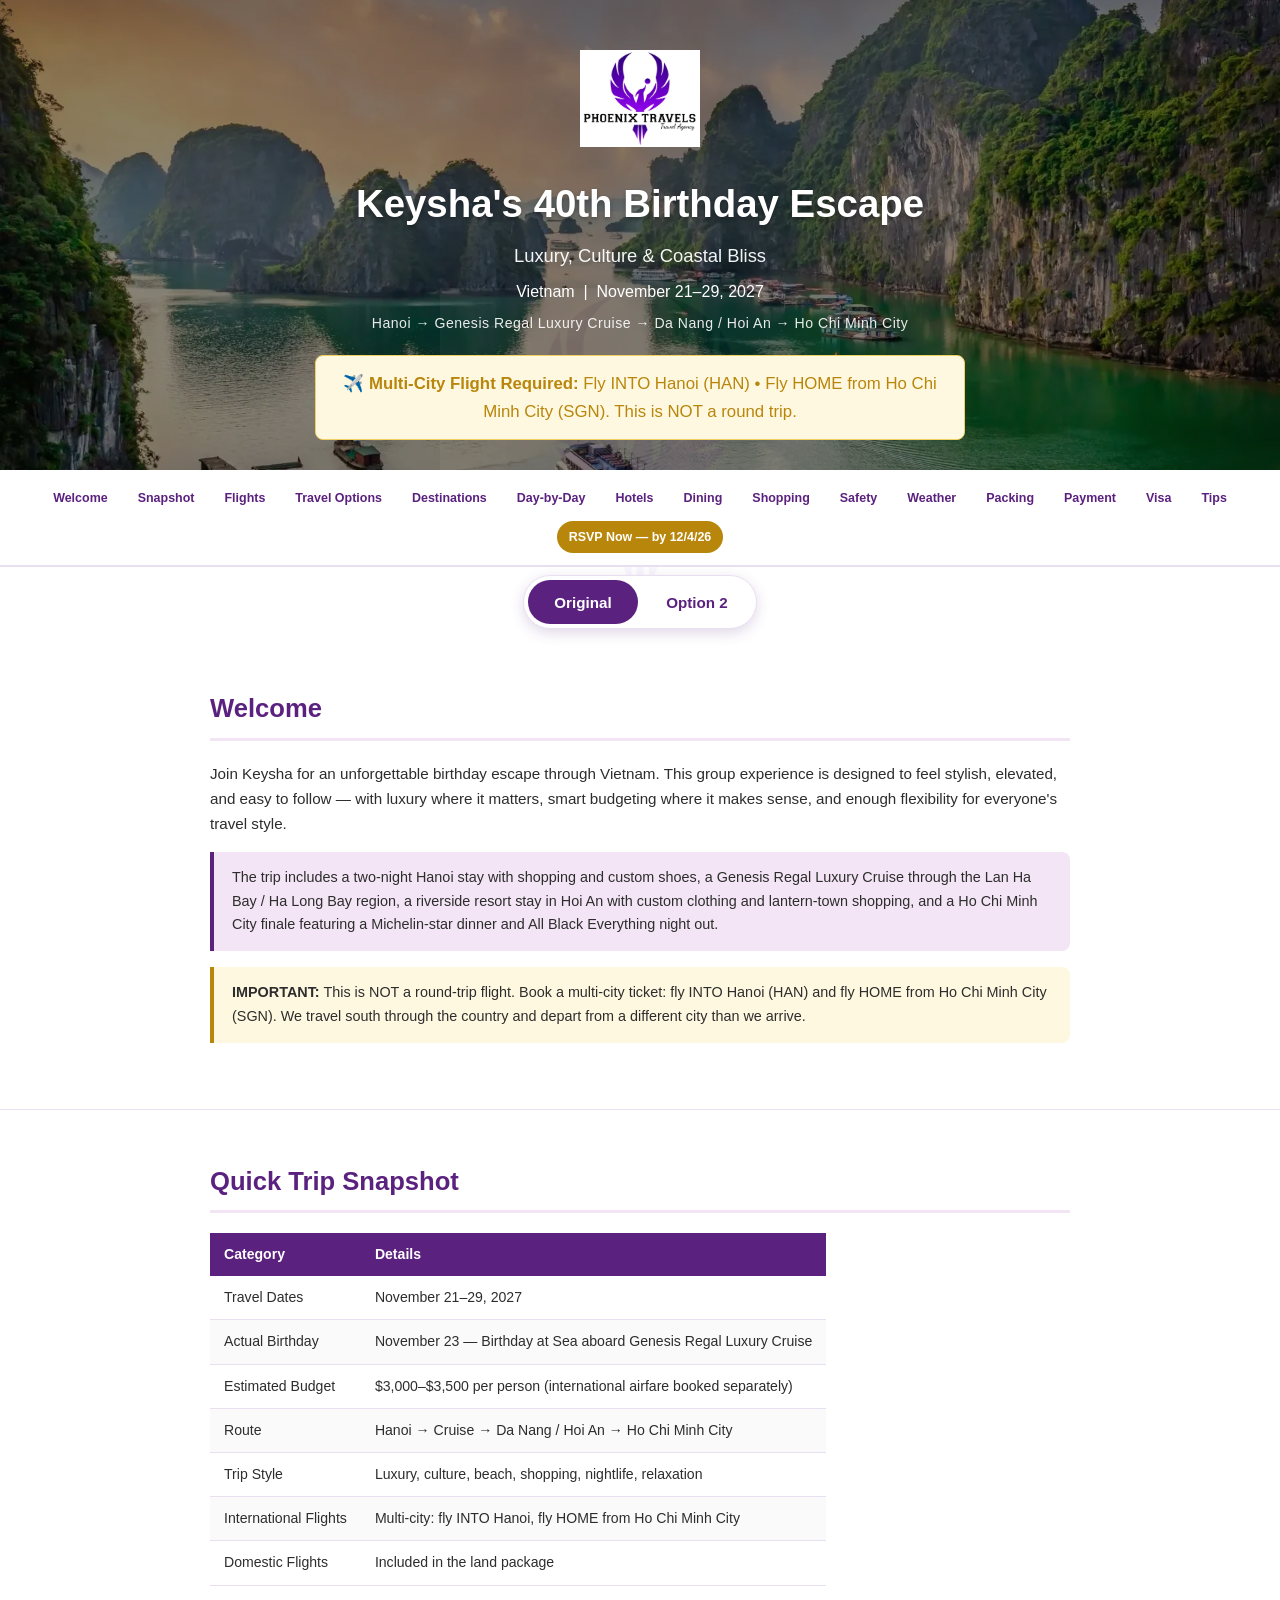
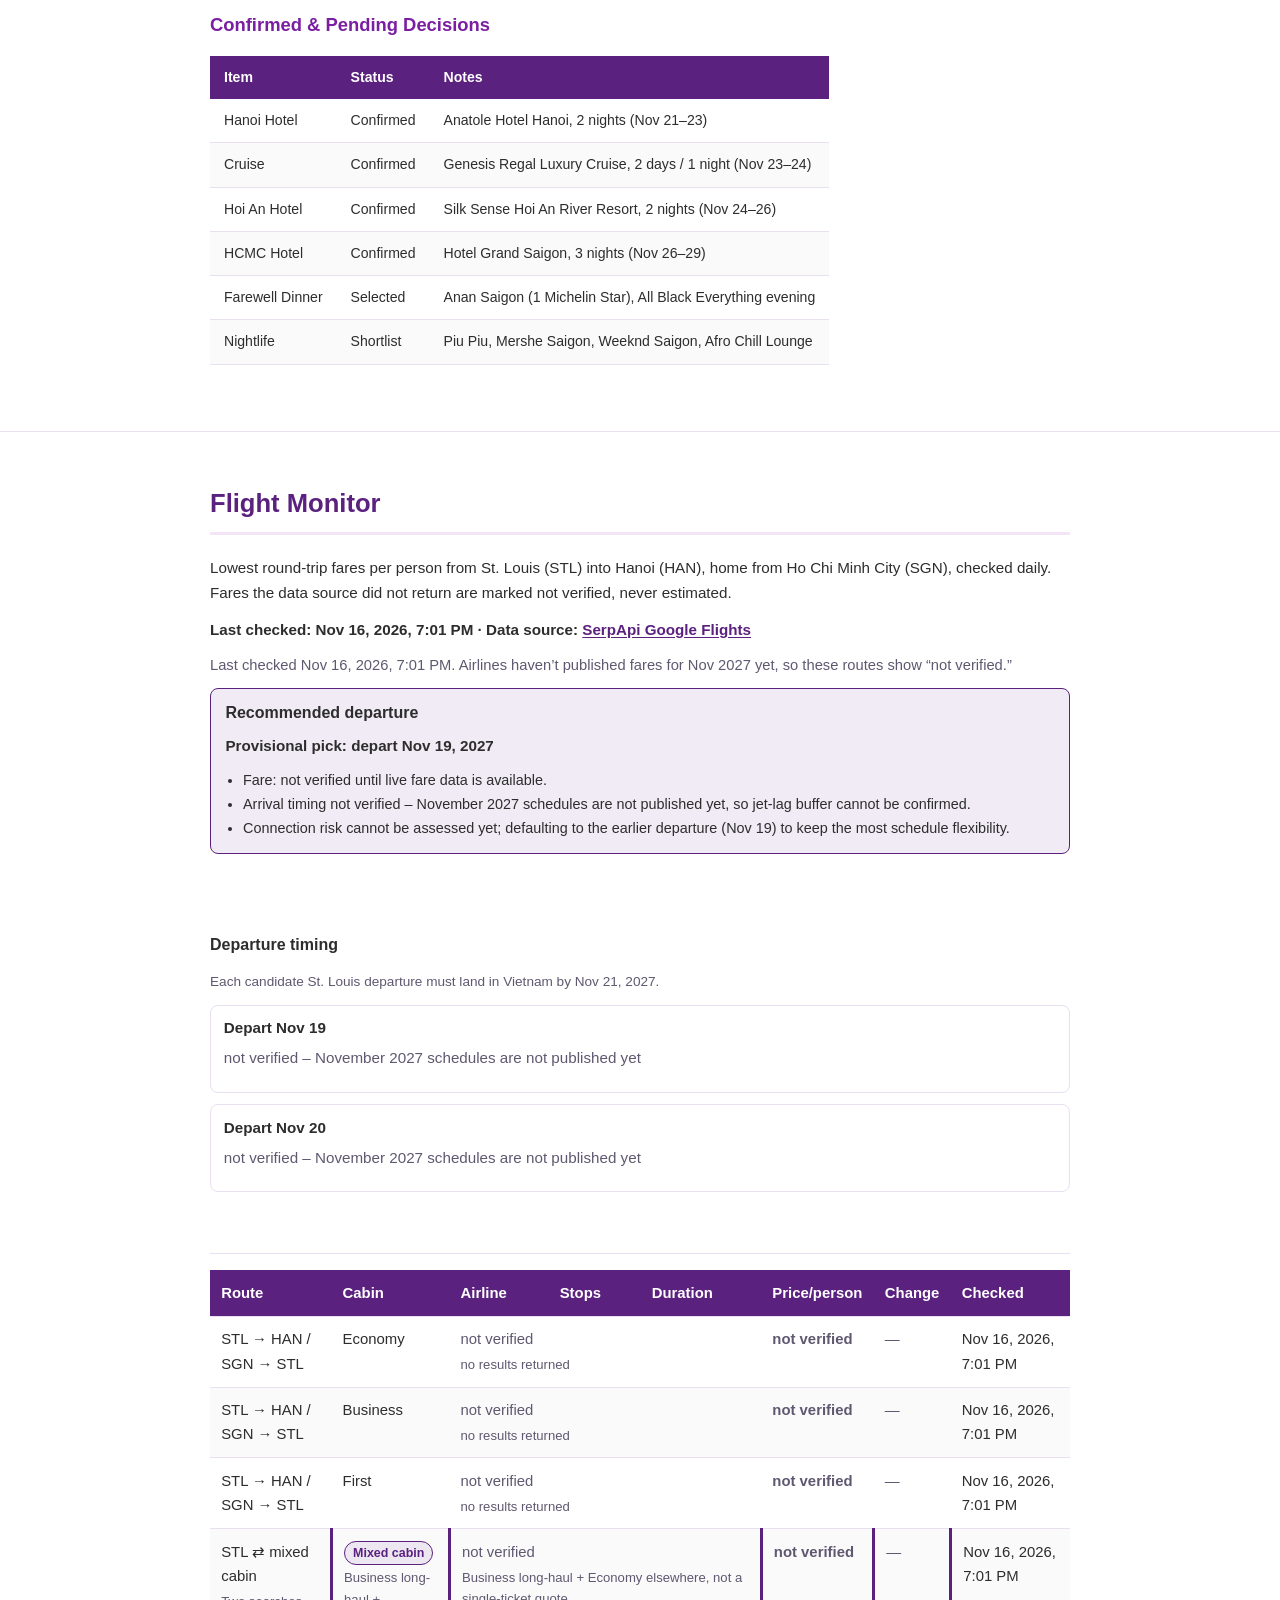
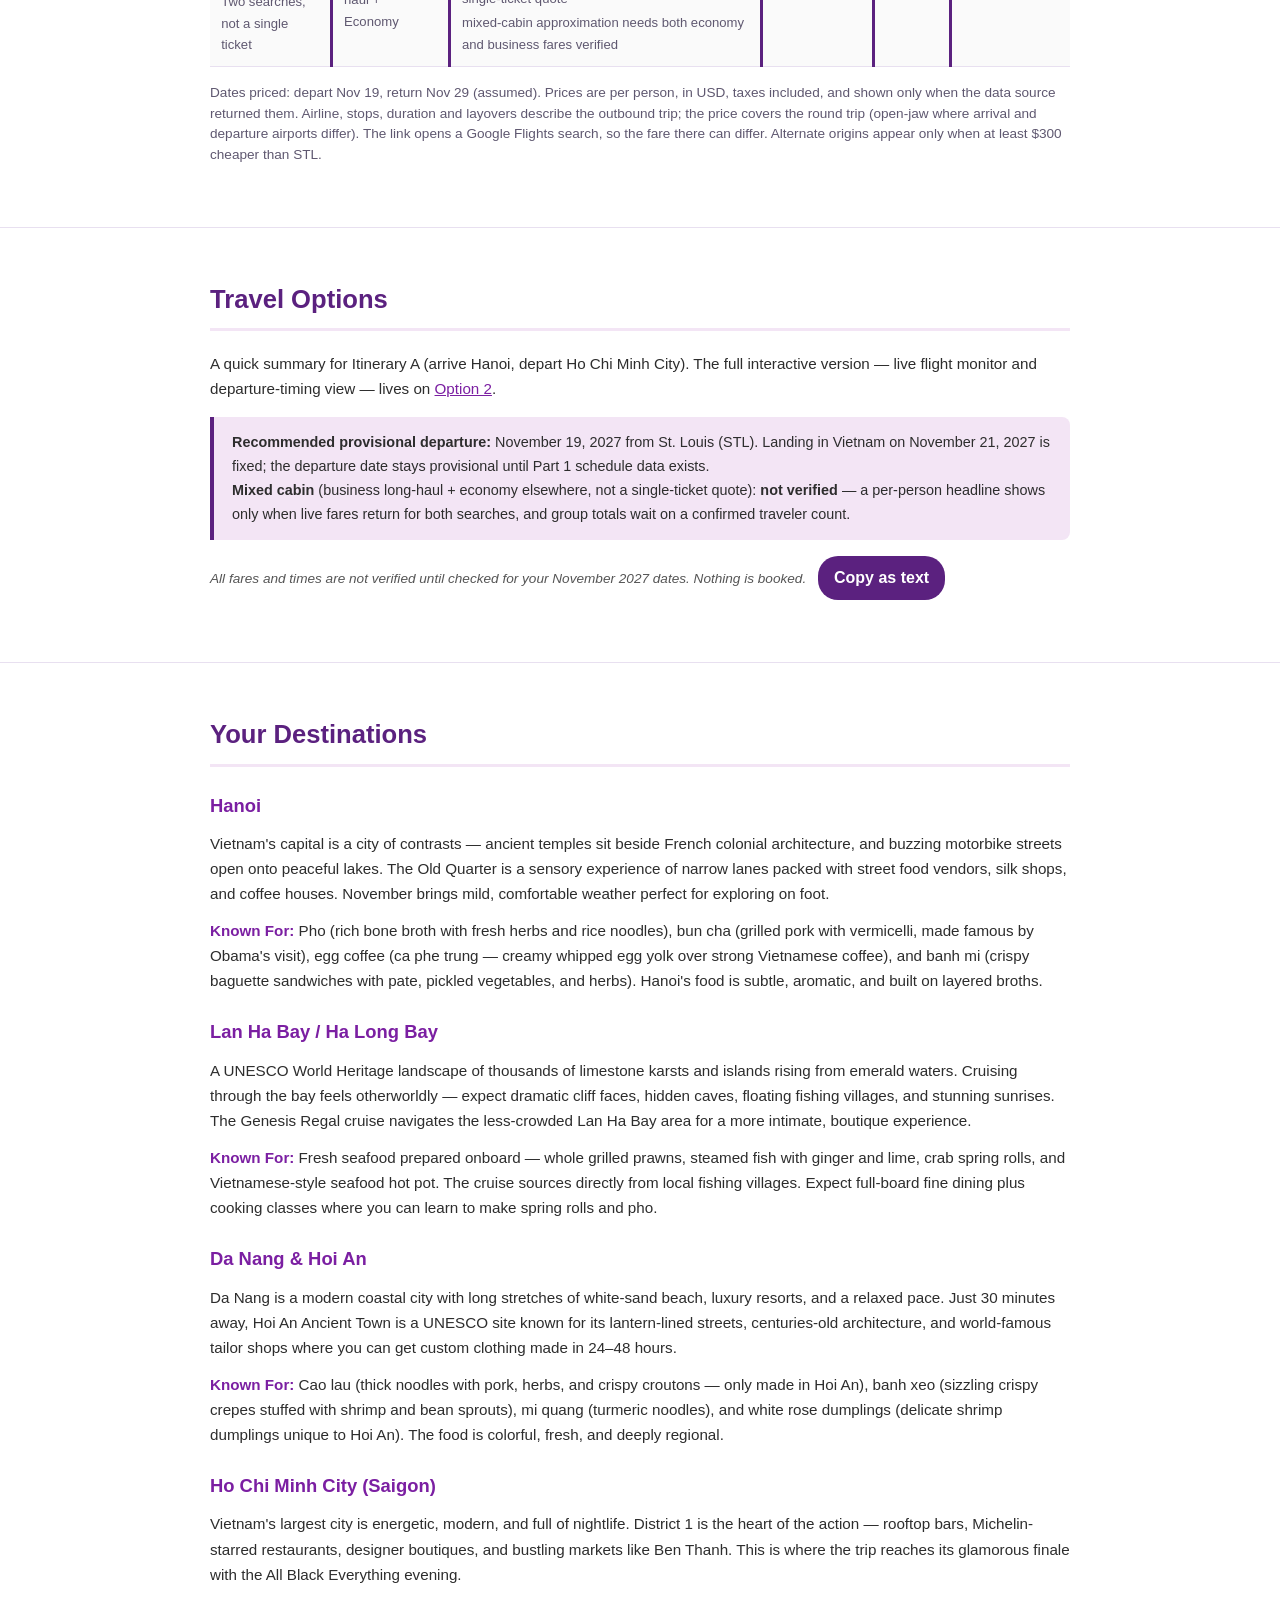
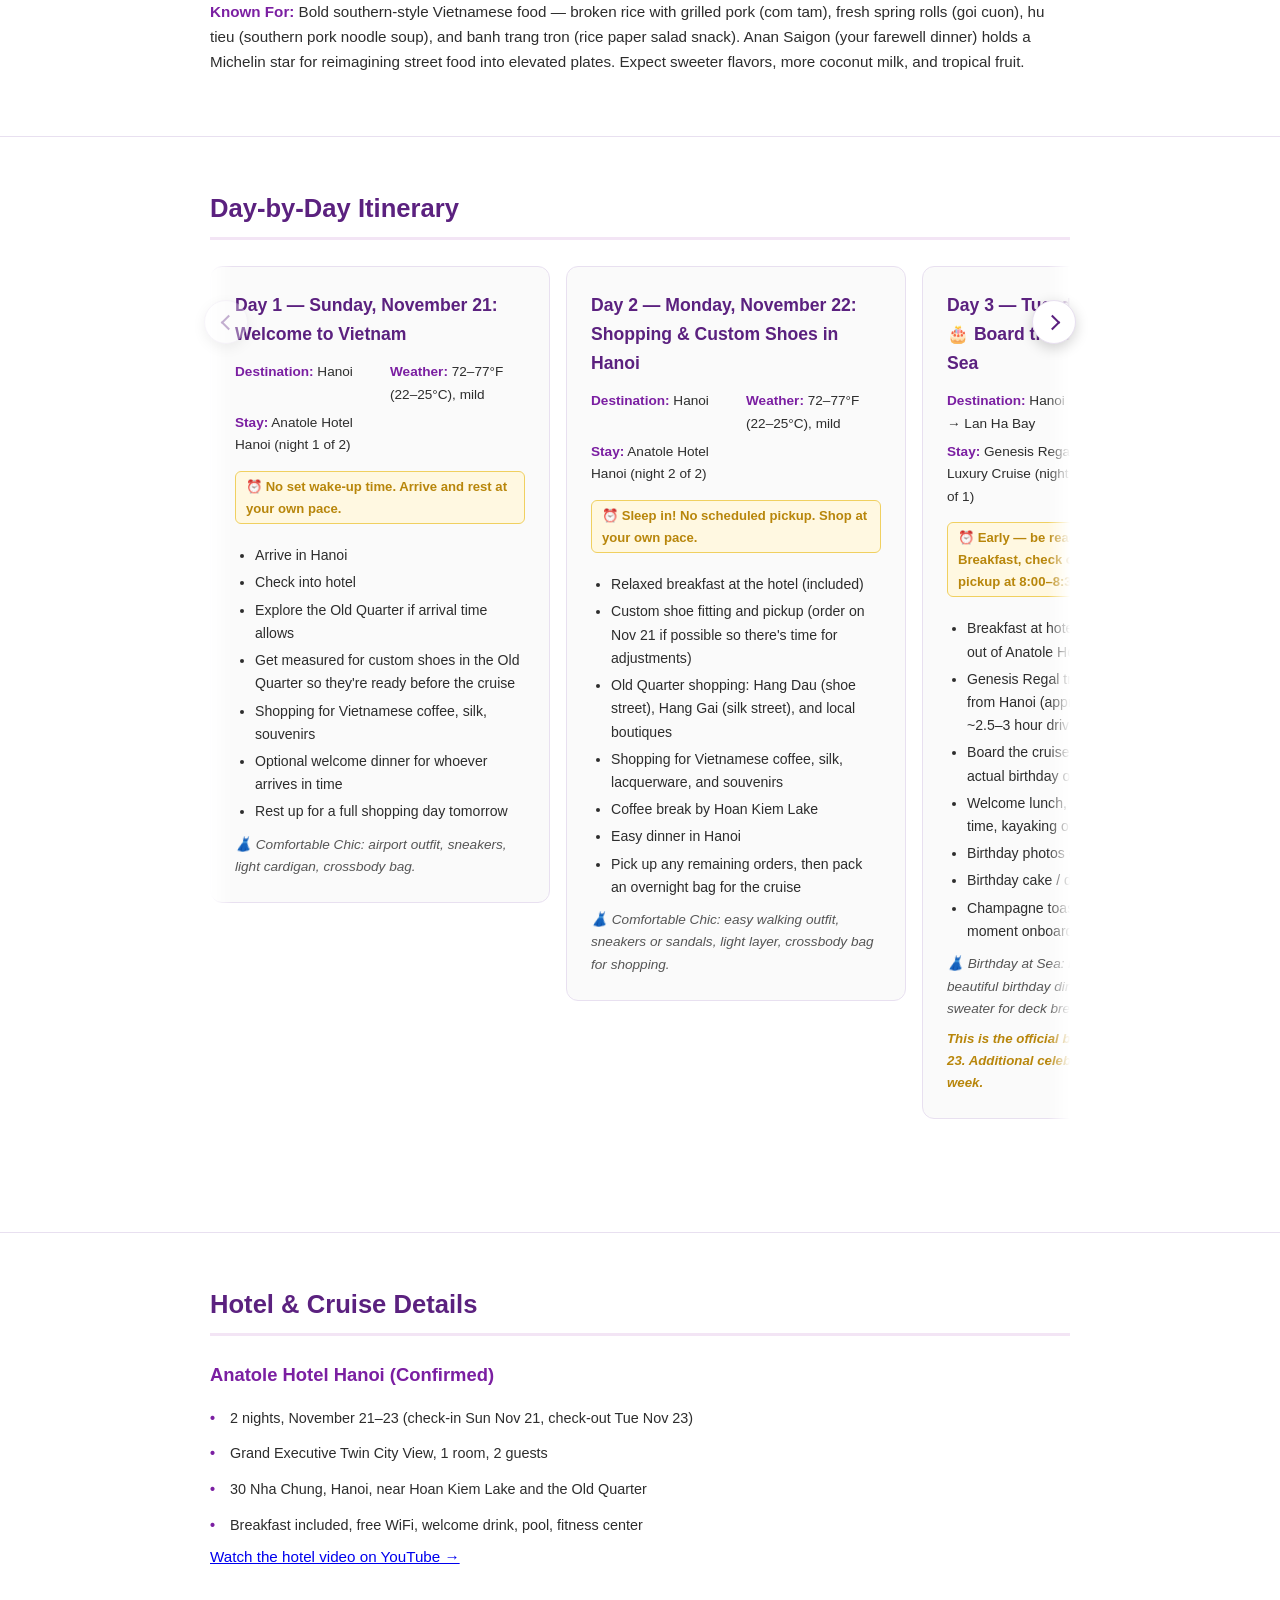
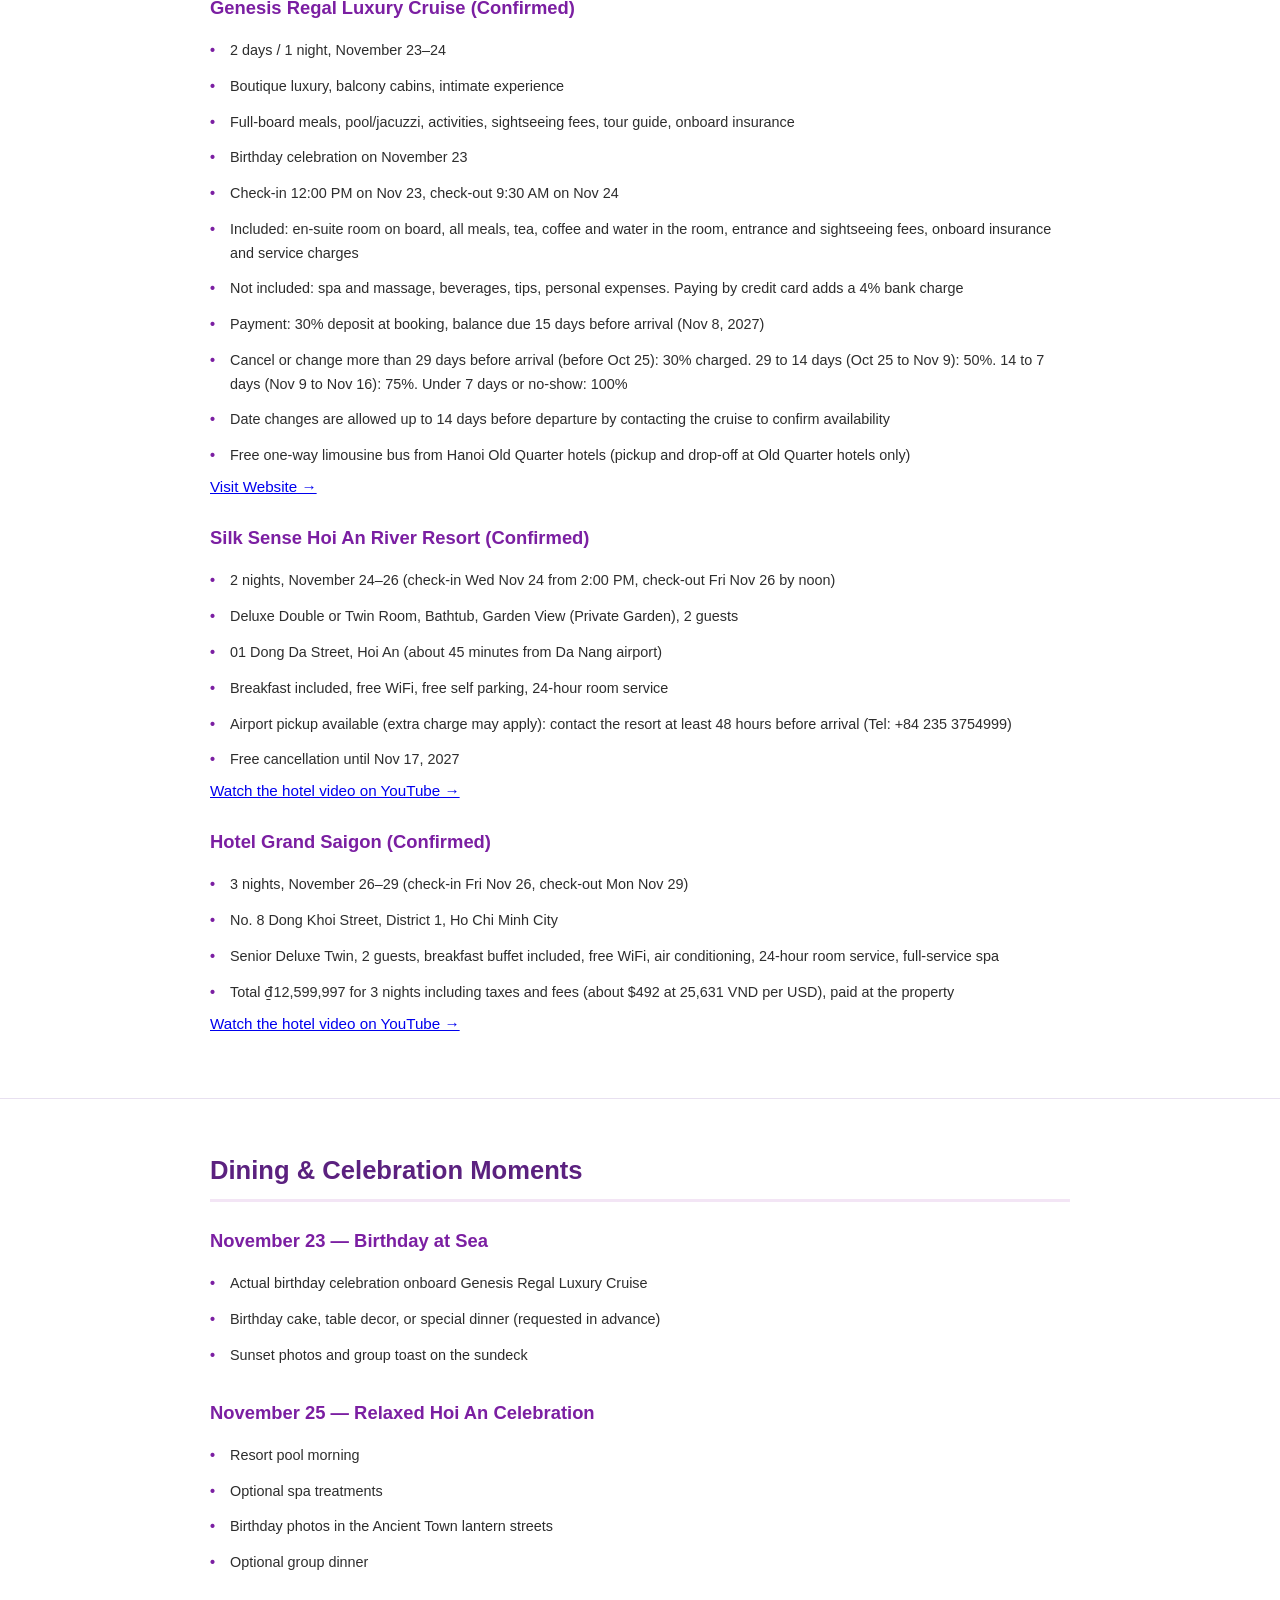
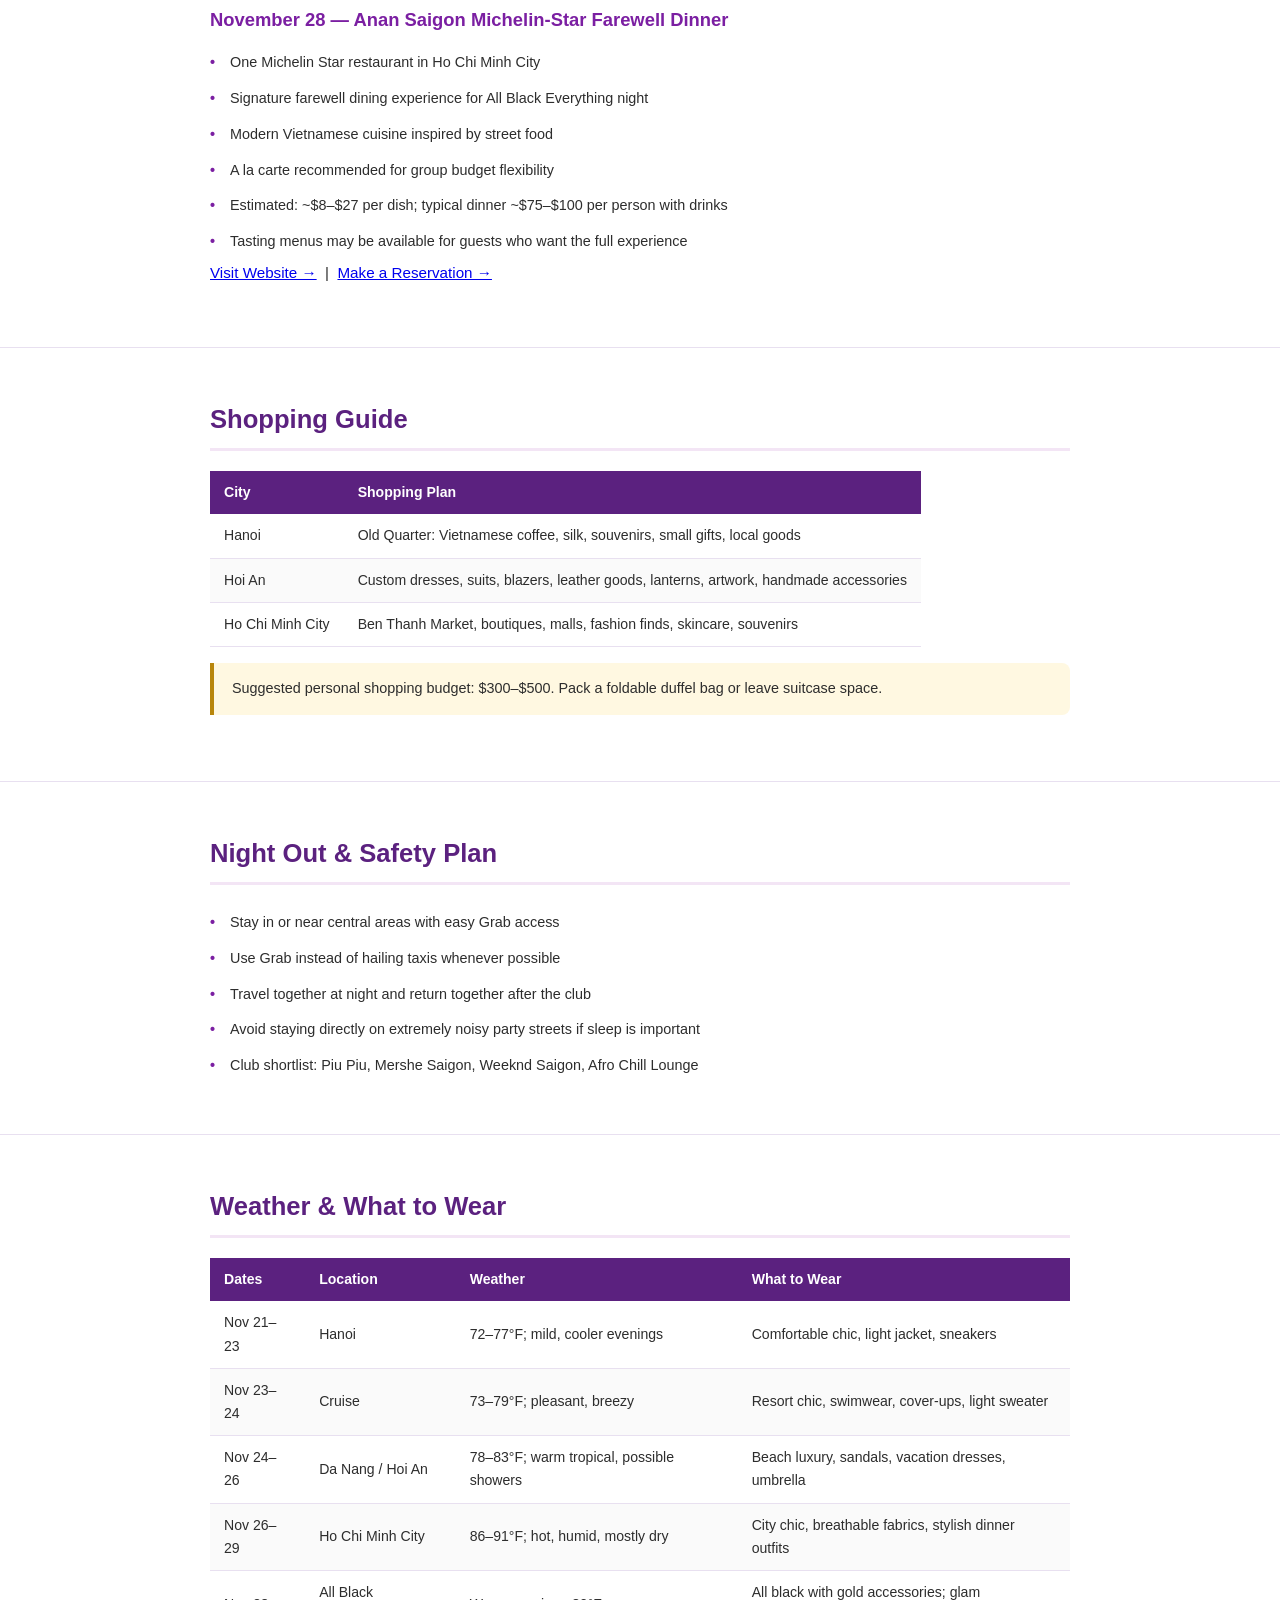
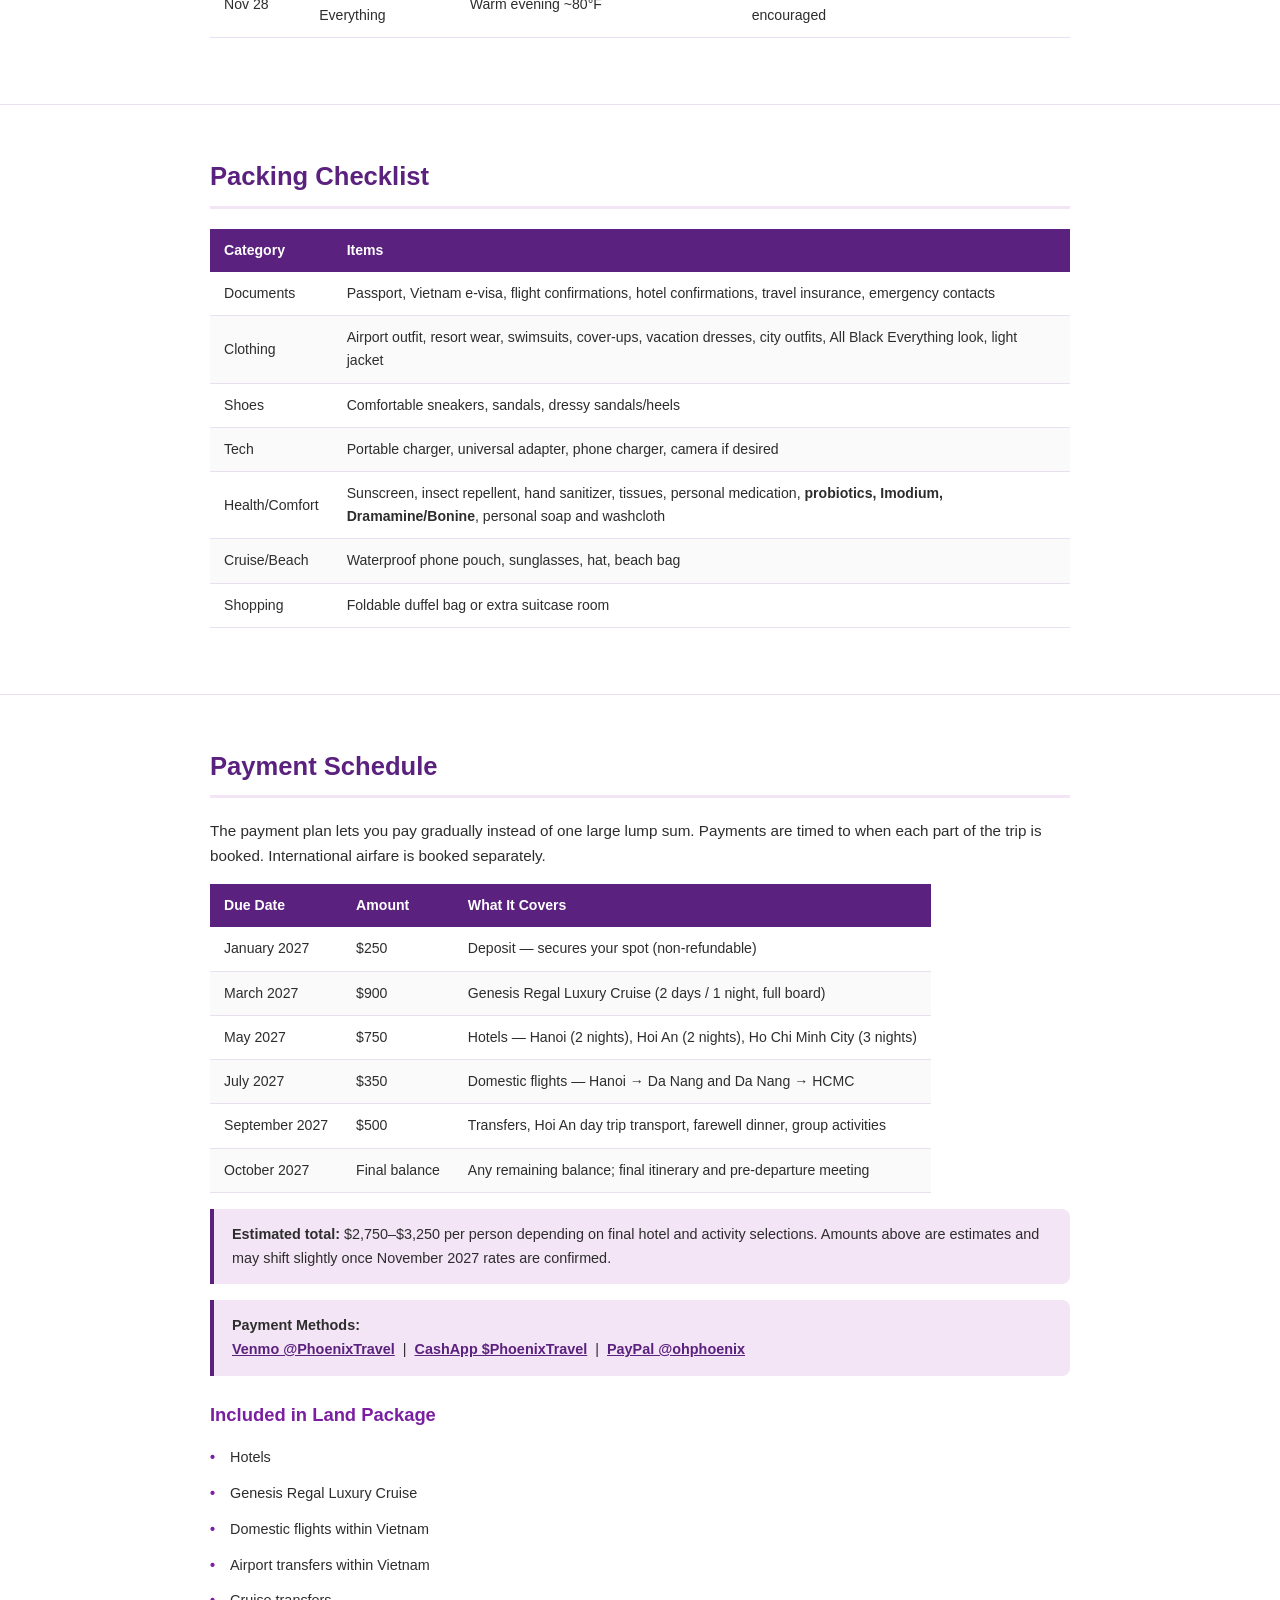
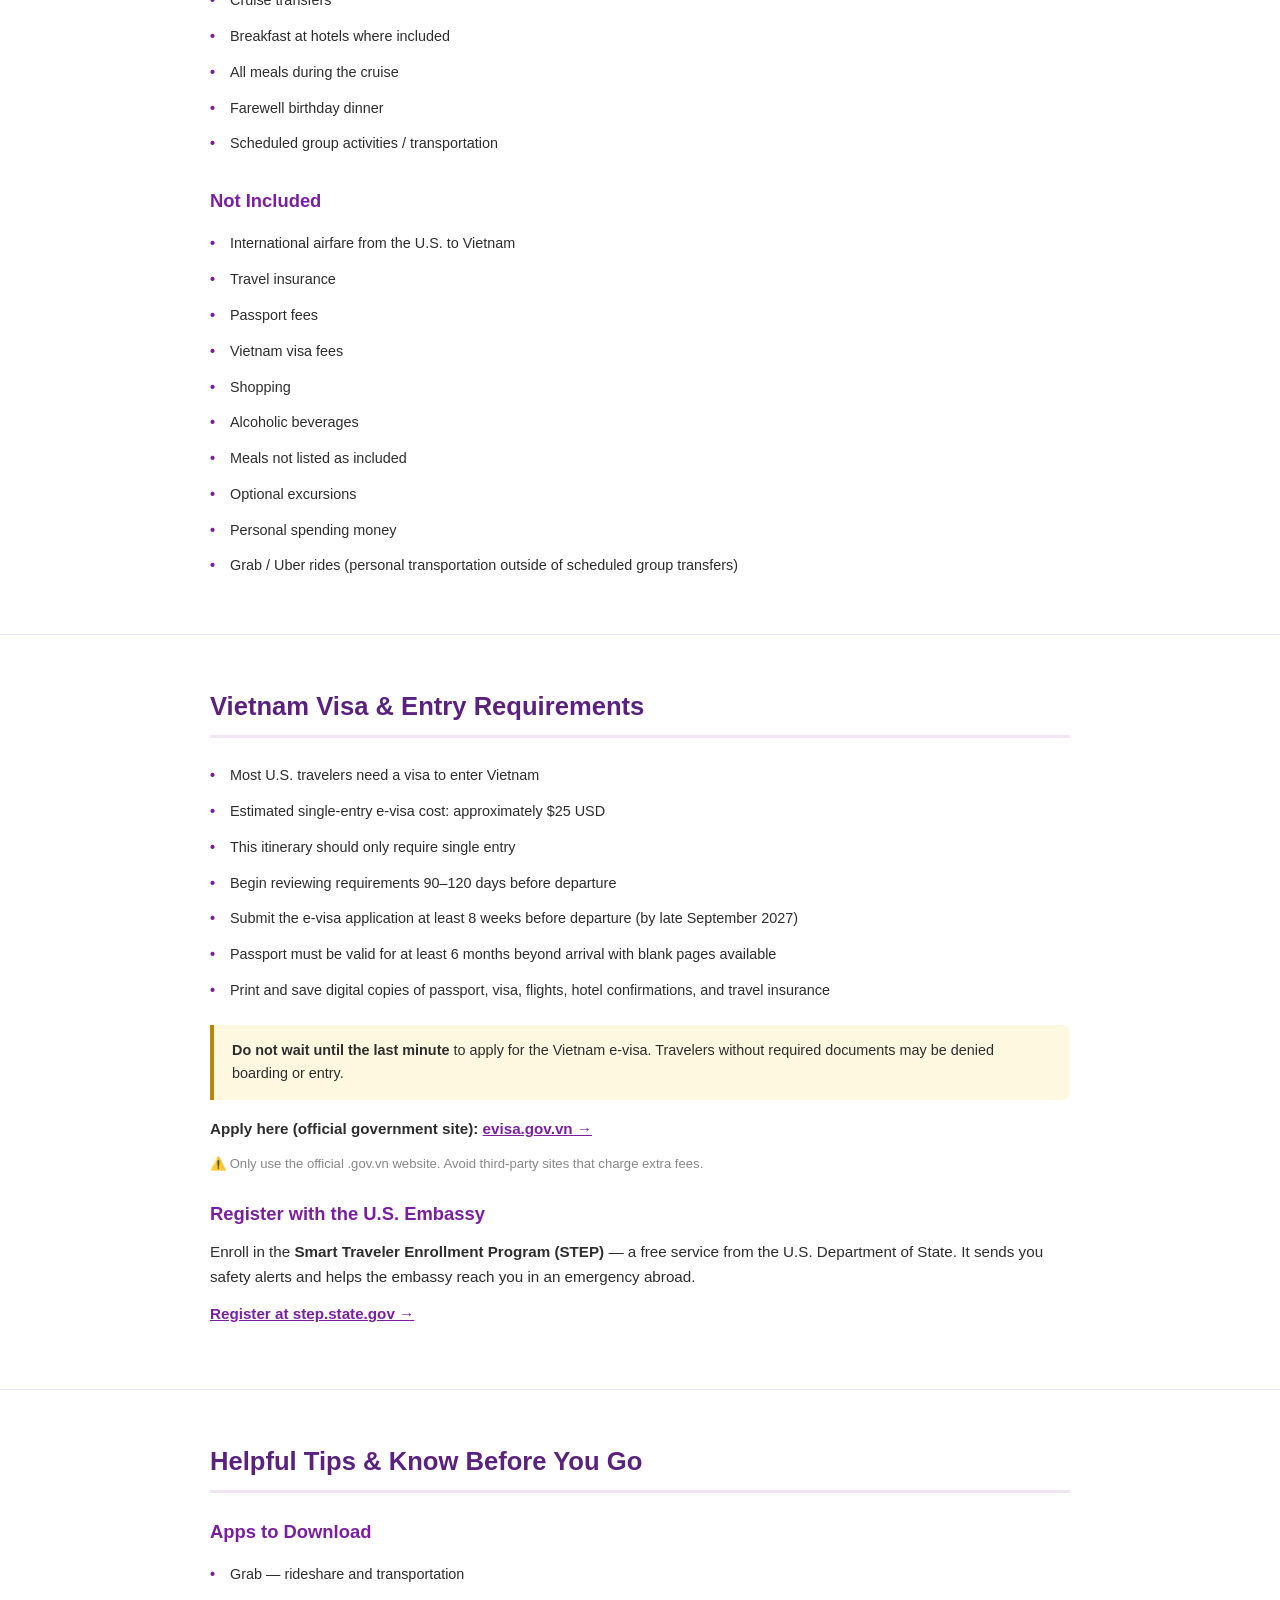
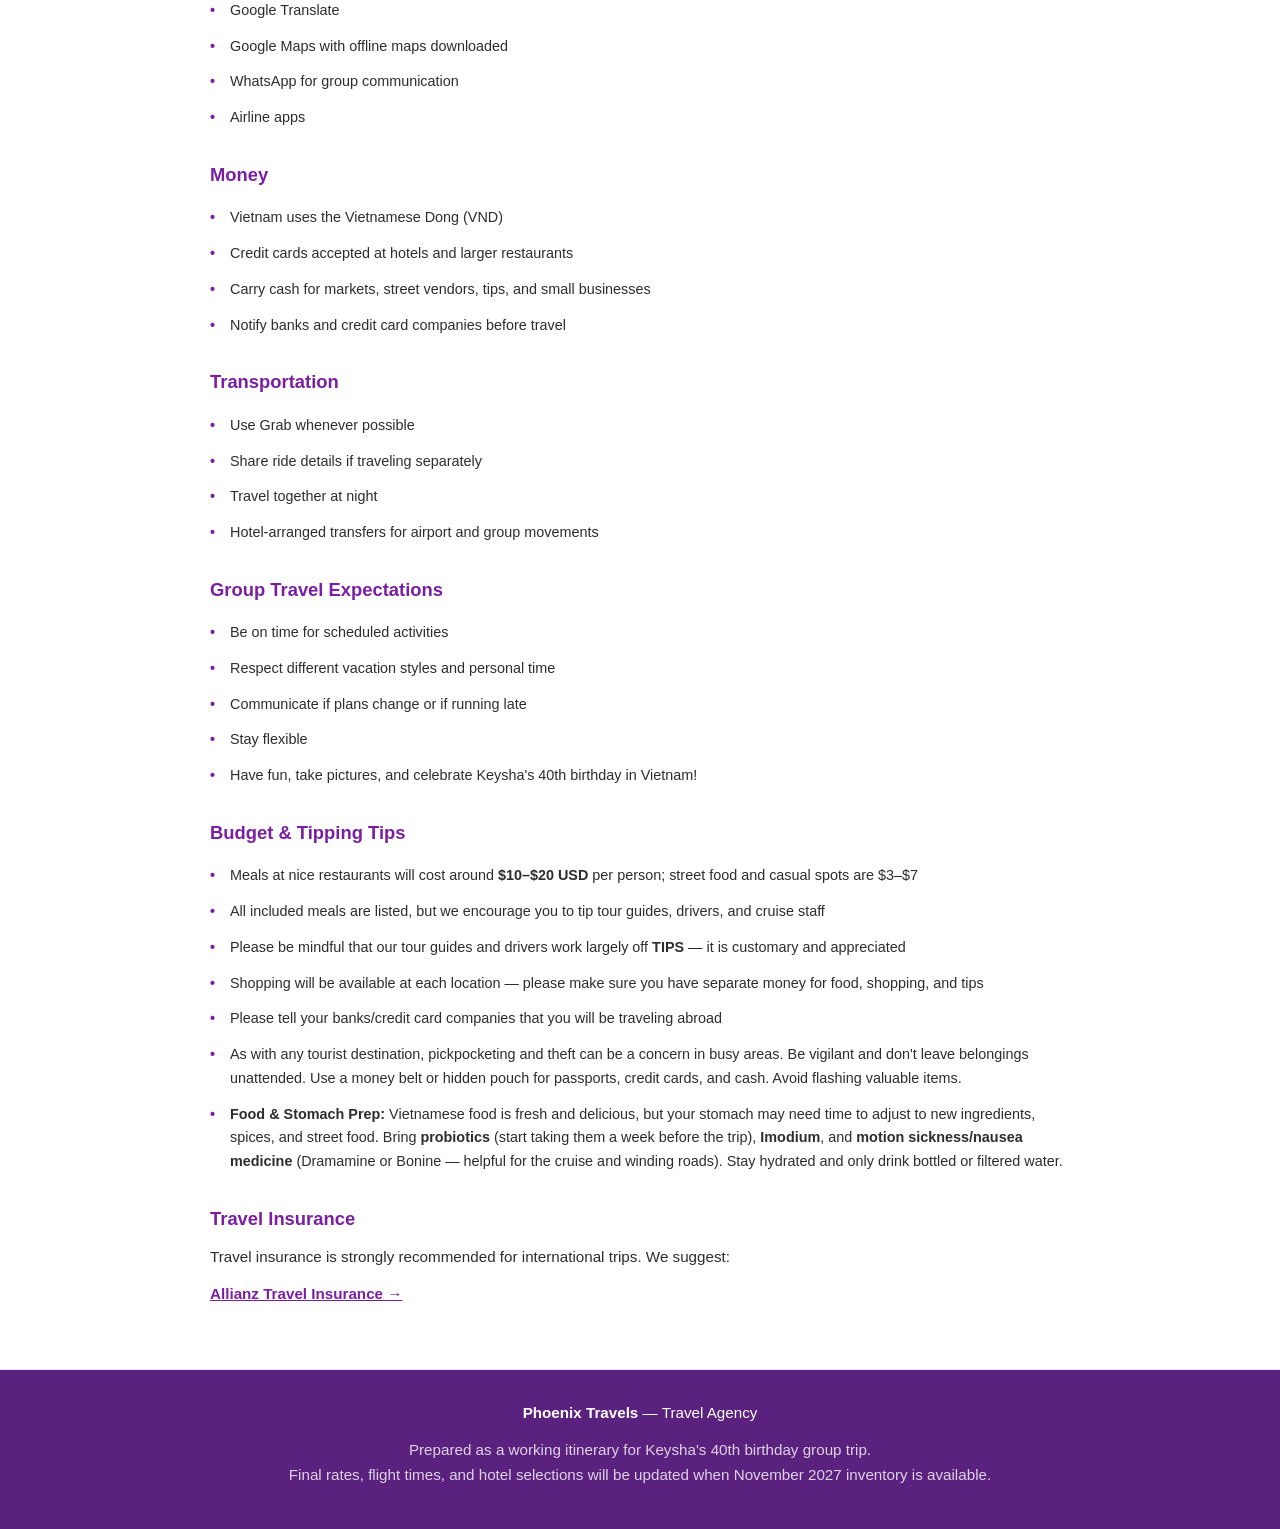
==== index.html @ f21ac30d "docs(itinerary-a): add cruise payment/cancellation terms and Hotel Grand Saigon details" ====
<!DOCTYPE html>
<html lang="en">
<head>
    <meta charset="UTF-8">
    <meta name="viewport" content="width=device-width, initial-scale=1.0">
    <link rel="icon" href="data:,">
    <title>Keysha's 40th Birthday Escape — Vietnam 2027 | Phoenix Travels</title>
    <style>
        * { margin: 0; padding: 0; box-sizing: border-box; }
        :root {
            --deep-purple: #5B217F;
            --medium-purple: #7B1FA2;
            --light-purple: #9C27B0;
            --soft-purple: #F3E5F5;
            --bronze: #B8860B;
            --dark: #2D2D2D;
            --white: #FFFFFF;
            --light-gray: #FAFAFA;
            --border: #E8E0F0;
        }
        html, body { overflow-x: clip; }
        body {
            font-family: 'Segoe UI', Tahoma, Geneva, Verdana, sans-serif;
            color: var(--dark);
            line-height: 1.65;
            background: var(--white);
            max-width: 100%;
        }
        body::after {
            content: '';
            position: fixed;
            top: 50%;
            left: 50%;
            transform: translate(-50%, -50%);
            width: 400px;
            height: 400px;
            background: url('Phoenix-01-320.webp') center/contain no-repeat;
            opacity: 0.04;
            pointer-events: none;
            z-index: 0;
        }
        /* HERO */
        .hero {
            background: url('Vietnam.webp') center/cover no-repeat;
            color: var(--white);
            text-align: center;
            padding: 50px 20px 30px;
            position: relative;
        }
        .hero::before {
            content: '';
            position: absolute;
            top: 0; left: 0; right: 0; bottom: 0;
            background: rgba(0,0,0,0.45);
            z-index: 0;
        }
        .hero > * { position: relative; z-index: 1; }
        .hero img { max-width: 120px; margin-bottom: 16px; }
        .hero h1 { font-size: 2.4rem; margin-bottom: 6px; font-weight: 700; color: #fff; text-shadow: 0 2px 4px rgba(0,0,0,0.3); }
        .hero .tagline { font-size: 1.15rem; color: rgba(255,255,255,0.95); }
        .hero .dates { font-size: 1rem; color: #fff; margin-top: 8px; }
        .hero .route { font-size: 0.88rem; color: rgba(255,255,255,0.9); margin-top: 6px; letter-spacing: 0.5px; }
        .hero .alert {
            display: inline-block;
            background: #FFF8E1;
            border: 1px solid #F0D060;
            border-radius: 8px;
            padding: 14px 24px;
            margin-top: 20px;
            font-size: 1.05rem;
            color: var(--bronze);
            max-width: 650px;
        }
        /* NAV */
        .nav {
            background: var(--white);
            border-bottom: 2px solid var(--border);
            padding: 12px 20px;
            position: sticky;
            top: 0;
            z-index: 100;
            display: flex;
            justify-content: center;
            flex-wrap: wrap;
            gap: 6px;
        }
        .nav a {
            color: var(--deep-purple);
            text-decoration: none;
            font-size: 0.78rem;
            font-weight: 600;
            padding: 6px 12px;
            border-radius: 20px;
            transition: all 0.2s;
        }
        .nav a:hover {
            background: var(--soft-purple);
            color: var(--medium-purple);
        }
        /* SECTIONS */
        .container { max-width: 900px; margin: 0 auto; padding: 0 20px; }
        section { padding: 50px 0; border-bottom: 1px solid var(--border); }
        section:last-child { border-bottom: none; }
        h2 {
            color: var(--deep-purple);
            font-size: 1.6rem;
            margin-bottom: 20px;
            padding-bottom: 8px;
            border-bottom: 3px solid var(--soft-purple);
        }
        h3 {
            color: var(--medium-purple);
            font-size: 1.15rem;
            margin: 24px 0 10px;
        }
        p { margin-bottom: 12px; font-size: 0.95rem; }
        .callout {
            background: var(--soft-purple);
            border-left: 4px solid var(--deep-purple);
            padding: 14px 18px;
            border-radius: 0 8px 8px 0;
            margin: 16px 0;
            font-size: 0.9rem;
            font-weight: 500;
        }
        .callout.important {
            border-left-color: var(--bronze);
            background: #FFF8E1;
        }
        /* TABLES */
        table {
            width: 100%;
            border-collapse: collapse;
            margin: 16px 0;
            font-size: 0.88rem;
        }
        /* Wide multi-column tables (compare/snapshot) scroll inside their own
           box on narrow screens instead of forcing horizontal PAGE overflow. Markup
           is unchanged; the table simply becomes a horizontally scrollable block. */
        .container > table { display: block; overflow-x: auto; max-width: 100%; }
        thead th {
            background: var(--deep-purple);
            color: var(--white);
            padding: 10px 14px;
            text-align: left;
            font-weight: 600;
        }
        tbody td {
            padding: 10px 14px;
            border-bottom: 1px solid var(--border);
        }
        tbody tr:nth-child(even) { background: var(--light-gray); }
        /* DAY CARDS */
        .day-card {
            background: var(--light-gray);
            border-radius: 12px;
            padding: 24px;
            margin: 20px 0;
            border: 1px solid var(--border);
        }
        .day-card h3 {
            color: var(--deep-purple);
            font-size: 1.1rem;
            margin: 0 0 12px;
        }
        .day-meta { display: grid; grid-template-columns: 1fr 1fr; gap: 6px 20px; margin-bottom: 14px; font-size: 0.85rem; }
        .day-meta span { display: block; }
        .day-meta strong { color: var(--medium-purple); }
        .wakeup {
            display: inline-block;
            background: #FFF8E1;
            border: 1px solid #F0D060;
            border-radius: 6px;
            padding: 4px 10px;
            font-size: 0.82rem;
            font-weight: 600;
            color: var(--bronze);
            margin-bottom: 12px;
        }
        .day-card ul { padding-left: 20px; margin: 8px 0; }
        .day-card li { margin-bottom: 4px; font-size: 0.88rem; }
        .wear { font-size: 0.85rem; color: #555; font-style: italic; margin-top: 10px; }
        .day-note {
            font-size: 0.83rem;
            color: var(--bronze);
            font-weight: 600;
            margin-top: 8px;
            font-style: italic;
        }
        /* HORIZONTAL DAY SCROLLER (day-by-day itinerary only) */
        .day-scroller { position: relative; }
        .day-track {
            display: flex;
            gap: 16px;
            overflow-x: auto;
            overflow-y: visible;
            scroll-snap-type: x mandatory;
            align-items: flex-start;
            padding: 6px 2px 14px;
            scrollbar-width: thin;
            scrollbar-color: var(--medium-purple) transparent;
            -webkit-mask-image: linear-gradient(to right, transparent 0, #000 22px, #000 calc(100% - 22px), transparent 100%);
            mask-image: linear-gradient(to right, transparent 0, #000 22px, #000 calc(100% - 22px), transparent 100%);
        }
        .day-track::-webkit-scrollbar { height: 8px; }
        .day-track::-webkit-scrollbar-thumb { background: var(--medium-purple); border-radius: 8px; }
        .day-track::-webkit-scrollbar-track { background: var(--soft-purple); border-radius: 8px; }
        .day-track .day-card {
            scroll-snap-align: start;
            flex: 0 0 auto;
            width: clamp(260px, 85vw, 340px);
            margin: 0;
            align-self: flex-start;
        }
        .day-track .day-card h3,
        .day-track .day-card li,
        .day-track .day-note,
        .day-track .wear { overflow-wrap: anywhere; }
        .day-track .day-card:focus-visible,
        .day-track .day-card:focus { outline: 3px solid var(--medium-purple); outline-offset: 2px; }
        @media (min-width: 760px) { .day-track .day-card { width: 340px; } }
        .day-scroll-btn {
            position: absolute; top: 40px; z-index: 3;
            width: 44px; height: 44px; border-radius: 50%;
            border: 1px solid var(--border); background: var(--white); color: var(--deep-purple);
            box-shadow: 0 4px 14px rgba(0,0,0,0.18); cursor: pointer;
            display: flex; align-items: center; justify-content: center;
        }
        .day-scroll-prev { left: -6px; }
        .day-scroll-next { right: -6px; }
        .day-scroll-btn:hover { background: var(--soft-purple); }
        .day-scroll-btn:disabled { opacity: 0.35; cursor: default; }
        .day-scroll-btn:focus-visible { outline: 3px solid var(--medium-purple); outline-offset: 2px; }
        .day-scroll-icon { width: 11px; height: 11px; border-top: 2px solid currentColor; border-right: 2px solid currentColor; display: inline-block; }
        .day-scroll-prev .day-scroll-icon { transform: rotate(-135deg); margin-left: 4px; }
        .day-scroll-next .day-scroll-icon { transform: rotate(45deg); margin-right: 4px; }
        @media (prefers-reduced-motion: reduce) { .day-track { scroll-behavior: auto; } }
        /* ORIGINAL | OPTION 2 SEGMENTED TOGGLE (sticky below nav) */
        .itinerary-switch {
            position: sticky; top: 52px; z-index: 99;
            display: flex; justify-content: center; padding: 8px 12px;
            pointer-events: none;
        }
        .itinerary-switch-inner {
            pointer-events: auto; display: inline-flex; gap: 4px; padding: 4px;
            background: var(--white); border: 1px solid var(--border);
            border-radius: 999px; box-shadow: 0 4px 14px rgba(91,33,127,0.18);
        }
        .switch-seg {
            display: inline-flex; align-items: center; justify-content: center;
            min-height: 44px; min-width: 110px; padding: 0 1.2rem;
            border-radius: 999px; text-decoration: none; font-weight: 700; font-size: 0.95rem;
            color: var(--deep-purple); white-space: nowrap;
        }
        .switch-seg:hover { background: var(--soft-purple); }
        .switch-seg.is-active { background: var(--deep-purple); color: var(--white); }
        .switch-seg:focus-visible { outline: 3px solid var(--bronze); outline-offset: 2px; }
        @media (max-width: 420px) {
            .switch-seg { min-width: 0; flex: 1 1 auto; padding: 0 0.9rem; }
            .itinerary-switch-inner { width: 100%; max-width: 360px; }
        }
        /* LISTS */
        ul.clean { list-style: none; padding: 0; }
        ul.clean li { padding: 6px 0 6px 20px; position: relative; font-size: 0.9rem; }
        ul.clean li::before {
            content: '•';
            color: var(--medium-purple);
            font-weight: bold;
            position: absolute;
            left: 0;
        }
        /* HOTEL CARDS */
        .hotel-grid { display: grid; grid-template-columns: 1fr; gap: 16px; margin: 16px 0; }
        .hotel-card {
            background: var(--light-gray);
            border: 1px solid var(--border);
            border-radius: 10px;
            padding: 18px;
        }
        .hotel-card h4 { color: var(--deep-purple); margin-bottom: 8px; font-size: 0.95rem; }
        .hotel-card p { font-size: 0.85rem; margin-bottom: 8px; }
        .hotel-card a { color: var(--medium-purple); font-size: 0.82rem; }
        /* FOOTER */
        footer {
            background: var(--deep-purple);
            color: var(--white);
            text-align: center;
            padding: 30px 20px;
            font-size: 0.85rem;
        }
        footer a { color: rgba(255,255,255,0.8); }
        @keyframes flash {
            0% { background: #B8860B; box-shadow: 0 0 0 0 rgba(184, 134, 11, 0.6); }
            70% { background: #B8860B; box-shadow: 0 0 0 12px rgba(184, 134, 11, 0); }
            100% { background: #B8860B; box-shadow: 0 0 0 0 rgba(184, 134, 11, 0); }
        }
        @media (max-width: 700px) {
            .hero h1 { font-size: 1.8rem; }
            .day-meta { grid-template-columns: 1fr; }
            .hotel-grid { grid-template-columns: 1fr; }
            .nav a { font-size: 0.7rem; padding: 5px 8px; }
        }
        /* PRINT: plain black on white; print the inline Travel Options summary cleanly
           (mirrors Option 2's #flights / #travelOptions print rules). */
        @media print {
            * { box-shadow: none !important; text-shadow: none !important; animation: none !important; transition: none !important; }
            body { background: #fff !important; color: #000 !important; }
            body::after, .hero::before { display: none !important; }
            .hero { background: none !important; color: #000 !important; padding: 12pt 0 !important; }
            .hero h1, .hero .tagline, .hero .dates, .hero .route { color: #000 !important; }
            .nav, #copyTextBtn, #copyTextStatus { display: none !important; }
            section { padding: 12pt 0 !important; border-bottom: 1px solid #000 !important; break-inside: avoid; }
            #travel-options { break-inside: avoid; background: #fff !important; color: #000 !important; }
            #travel-options a, a { color: #000 !important; text-decoration: underline; }
            #travel-options .callout { background: #fff !important; border-left: 2px solid #000 !important; }
            #travel-options table { width: 100% !important; }
            #travel-options thead th { background: #fff !important; color: #000 !important; border-bottom: 1px solid #000 !important; }
            #travel-options tbody td { border-bottom: 1px solid #000 !important; }
            #travel-options tbody tr:nth-child(even) { background: #fff !important; }
            /* Day-cell scroller prints as wrapped rows so every day is on paper. */
            .day-track {
                display: flex !important;
                flex-wrap: wrap !important;
                overflow: visible !important;
                scroll-snap-type: none !important;
                -webkit-mask-image: none !important;
                mask-image: none !important;
                gap: 8pt !important;
            }
            .day-track .day-card { width: 46% !important; flex: 0 0 46% !important; break-inside: avoid; }
            .day-scroll-btn { display: none !important; }
        }
    </style>
    <link rel="stylesheet" href="flight-monitor/ui/flight-monitor.css">
    <style>
        /* Flight Monitor (additive): map shared --fm-* variables to the purple/bronze palette. */
        #flights {
            --fm-surface: var(--white);
            --fm-text: var(--dark);
            --fm-muted: #5f5870;
            --fm-line: var(--border);
            --fm-accent: var(--deep-purple);
            --fm-head-bg: var(--deep-purple);
            --fm-head-text: var(--white);
            --fm-badge-bg: var(--soft-purple);
        }
        #flights p { margin-bottom: 12px; }
    </style>
    <style>
        /* MOBILE-FRIENDLY (audit): 44px tap targets, 16px reading text, single-row nav that
           stays one line tall, anchor offsets under the sticky bars, reduced motion. */
        .hero img { height: auto; }
        section[id] { scroll-margin-top: 80px; }
        @media (max-width: 900px) {
            .nav { flex-wrap: nowrap; justify-content: flex-start; overflow-x: auto; overscroll-behavior-x: contain; -webkit-overflow-scrolling: touch; padding: 8px 12px; gap: 4px; scrollbar-width: none; }
            .nav::-webkit-scrollbar { display: none; }
            .nav a { flex: 0 0 auto; display: inline-flex; align-items: center; min-height: 44px; padding: 0 14px; font-size: 1rem; white-space: nowrap; }
            /* Keep the RSVP call-to-action pinned in view while the other links scroll. */
            .nav a[href="vietnam_rsvp.html"] { position: sticky; right: 0; margin-left: 4px; }
            .itinerary-switch { top: 62px; padding: 4px 12px; }
            section[id] { scroll-margin-top: 128px; }
        }
        @media (max-width: 900px) {
            .switch-seg { font-size: 1rem; }
            p, h4, .callout, table, .day-meta, .day-card li, ul.clean li, .wakeup, .day-note, .wear, .hero .route, .hotel-card p, .hotel-card a { font-size: 1rem; }
        }
        /* Short landscape phones: let the toggle scroll away instead of eating the viewport. */
        @media (max-height: 500px) {
            .itinerary-switch { position: static; }
            section[id] { scroll-margin-top: 72px; }
        }
        @media (prefers-reduced-motion: reduce) {
            html { scroll-behavior: auto; }
            *, *::before, *::after { animation: none !important; transition: none !important; }
        }
    </style>
</head>
<body>
<!-- HERO -->
<div class="hero">
    <img src="Phoenix-01-320.webp" width="320" height="259" alt="Phoenix Travels Logo">
    <h1>Keysha's 40th Birthday Escape</h1>
    <div class="tagline">Luxury, Culture & Coastal Bliss</div>
    <div class="dates">Vietnam &nbsp;|&nbsp; November 21–29, 2027</div>
    <div class="route">Hanoi &rarr; Genesis Regal Luxury Cruise &rarr; Da Nang / Hoi An &rarr; Ho Chi Minh City</div>
    <div class="alert">
        ✈️ <strong>Multi-City Flight Required:</strong> Fly INTO Hanoi (HAN) &bull; Fly HOME from Ho Chi Minh City (SGN). This is NOT a round trip.
    </div>
</div>

<!-- NAV -->
<nav class="nav">
    <a href="#welcome">Welcome</a>
    <a href="#snapshot">Snapshot</a>
    <a href="#flights">Flights</a>
    <a href="#travel-options">Travel Options</a>
    <a href="#destinations">Destinations</a>
    <a href="#itinerary">Day-by-Day</a>
    <a href="#hotels">Hotels</a>
    <a href="#dining">Dining</a>
    <a href="#shopping">Shopping</a>
    <a href="#safety">Safety</a>
    <a href="#weather">Weather</a>
    <a href="#packing">Packing</a>
    <a href="#payment">Payment</a>
    <a href="#visa">Visa</a>
    <a href="#tips">Tips</a>
    <a href="vietnam_rsvp.html" style="background:var(--bronze);color:var(--white);border-radius:20px;animation:flash 2s ease-out infinite;">RSVP Now — by 12/4/26</a>
</nav>
<!-- ITINERARY SWITCH -->
<div class="itinerary-switch" role="navigation" aria-label="Switch itinerary">
    <div class="itinerary-switch-inner" role="group" aria-label="Choose itinerary">
        <a class="switch-seg is-active" id="switchOriginal" href="vietnam_itinerary_site.html" aria-current="page" aria-label="Viewing the original itinerary">Original</a>
        <a class="switch-seg" id="switchOption2" href="Vietnam_Option_2.html" aria-label="View Option 2 itinerary">Option 2</a>
    </div>
</div>
<!-- WELCOME -->
<section id="welcome">
<div class="container">
    <h2>Welcome</h2>
    <p>Join Keysha for an unforgettable birthday escape through Vietnam. This group experience is designed to feel stylish, elevated, and easy to follow — with luxury where it matters, smart budgeting where it makes sense, and enough flexibility for everyone's travel style.</p>
    <div class="callout">
        The trip includes a two-night Hanoi stay with shopping and custom shoes, a Genesis Regal Luxury Cruise through the Lan Ha Bay / Ha Long Bay region, a riverside resort stay in Hoi An with custom clothing and lantern-town shopping, and a Ho Chi Minh City finale featuring a Michelin-star dinner and All Black Everything night out.
    </div>
    <div class="callout important">
        <strong>IMPORTANT:</strong> This is NOT a round-trip flight. Book a multi-city ticket: fly INTO Hanoi (HAN) and fly HOME from Ho Chi Minh City (SGN). We travel south through the country and depart from a different city than we arrive.
    </div>
</div>
</section>
<!-- QUICK TRIP SNAPSHOT -->
<section id="snapshot">
<div class="container">
    <h2>Quick Trip Snapshot</h2>
    <table>
        <thead><tr><th>Category</th><th>Details</th></tr></thead>
        <tbody>
            <tr><td>Travel Dates</td><td>November 21–29, 2027</td></tr>
            <tr><td>Actual Birthday</td><td>November 23 — Birthday at Sea aboard Genesis Regal Luxury Cruise</td></tr>
            <tr><td>Estimated Budget</td><td>$3,000–$3,500 per person (international airfare booked separately)</td></tr>
            <tr><td>Route</td><td>Hanoi → Cruise → Da Nang / Hoi An → Ho Chi Minh City</td></tr>
            <tr><td>Trip Style</td><td>Luxury, culture, beach, shopping, nightlife, relaxation</td></tr>
            <tr><td>International Flights</td><td>Multi-city: fly INTO Hanoi, fly HOME from Ho Chi Minh City</td></tr>
            <tr><td>Domestic Flights</td><td>Included in the land package</td></tr>
        </tbody>
    </table>
    <h3>Confirmed & Pending Decisions</h3>
    <table>
        <thead><tr><th>Item</th><th>Status</th><th>Notes</th></tr></thead>
        <tbody>
            <tr><td>Hanoi Hotel</td><td>Confirmed</td><td>Anatole Hotel Hanoi, 2 nights (Nov 21–23)</td></tr>
            <tr><td>Cruise</td><td>Confirmed</td><td>Genesis Regal Luxury Cruise, 2 days / 1 night (Nov 23–24)</td></tr>
            <tr><td>Hoi An Hotel</td><td>Confirmed</td><td>Silk Sense Hoi An River Resort, 2 nights (Nov 24–26)</td></tr>
            <tr><td>HCMC Hotel</td><td>Confirmed</td><td>Hotel Grand Saigon, 3 nights (Nov 26–29)</td></tr>
            <tr><td>Farewell Dinner</td><td>Selected</td><td>Anan Saigon (1 Michelin Star), All Black Everything evening</td></tr>
            <tr><td>Nightlife</td><td>Shortlist</td><td>Piu Piu, Mershe Saigon, Weeknd Saigon, Afro Chill Lounge</td></tr>
        </tbody>
    </table>
</div>
</section>
<!-- FLIGHT MONITOR -->
<section id="flights">
<div class="container">
    <h2>Flight Monitor</h2>
    <p>Lowest round-trip fares per person from St. Louis (STL) into Hanoi (HAN), home from Ho Chi Minh City (SGN), checked daily. Fares the data source did not return are marked not verified, never estimated.</p>
    <div data-flight-monitor data-itinerary="original" data-origin="STL" data-arrive="HAN" data-depart="SGN"></div>
</div>
</section>
<!-- TRAVEL OPTIONS (lighter inline summary; full interactive version lives on Option 2) -->
<section id="travel-options">
<div class="container">
    <h2>Travel Options</h2>
    <p>
        A quick summary for Itinerary A (arrive Hanoi, depart Ho Chi Minh City). The full interactive
        version — live flight monitor and departure-timing view — lives on
        <a href="Vietnam_Option_2.html#travelOptions" style="color:var(--medium-purple)">Option 2</a>.
    </p>
    <div class="callout">
        <strong>Recommended provisional departure:</strong> November 19, 2027 from St. Louis (STL).
        Landing in Vietnam on November 21, 2027 is fixed; the departure date stays provisional until Part 1
        schedule data exists.<br>
        <strong>Mixed cabin</strong> (business long-haul + economy elsewhere, not a single-ticket quote):
        <strong>not verified</strong> — a per-person headline shows only when live fares return for both
        searches, and group totals wait on a confirmed traveler count.
    </div>
    <p class="wear">
        All fares and times are not verified until checked for your November 2027 dates. Nothing is booked.
        <button type="button" id="copyTextBtn" style="margin-left:8px;background:var(--deep-purple);color:var(--white);border:none;border-radius:20px;padding:6px 16px;min-height:44px;font-size:1rem;font-weight:600;cursor:pointer;">Copy as text</button>
        <span id="copyTextStatus" aria-live="polite" style="margin-left:8px;font-size:0.82rem;color:var(--bronze);"></span>
    </p>
</div>
</section>
<!-- DESTINATIONS -->
<section id="destinations">
<div class="container">
    <h2>Your Destinations</h2>

    <h3>Hanoi</h3>
    <p>Vietnam's capital is a city of contrasts — ancient temples sit beside French colonial architecture, and buzzing motorbike streets open onto peaceful lakes. The Old Quarter is a sensory experience of narrow lanes packed with street food vendors, silk shops, and coffee houses. November brings mild, comfortable weather perfect for exploring on foot.</p>
    <p><strong style="color:var(--medium-purple)">Known For:</strong> Pho (rich bone broth with fresh herbs and rice noodles), bun cha (grilled pork with vermicelli, made famous by Obama's visit), egg coffee (ca phe trung — creamy whipped egg yolk over strong Vietnamese coffee), and banh mi (crispy baguette sandwiches with pate, pickled vegetables, and herbs). Hanoi's food is subtle, aromatic, and built on layered broths.</p>

    <h3>Lan Ha Bay / Ha Long Bay</h3>
    <p>A UNESCO World Heritage landscape of thousands of limestone karsts and islands rising from emerald waters. Cruising through the bay feels otherworldly — expect dramatic cliff faces, hidden caves, floating fishing villages, and stunning sunrises. The Genesis Regal cruise navigates the less-crowded Lan Ha Bay area for a more intimate, boutique experience.</p>
    <p><strong style="color:var(--medium-purple)">Known For:</strong> Fresh seafood prepared onboard — whole grilled prawns, steamed fish with ginger and lime, crab spring rolls, and Vietnamese-style seafood hot pot. The cruise sources directly from local fishing villages. Expect full-board fine dining plus cooking classes where you can learn to make spring rolls and pho.</p>

    <h3>Da Nang & Hoi An</h3>
    <p>Da Nang is a modern coastal city with long stretches of white-sand beach, luxury resorts, and a relaxed pace. Just 30 minutes away, Hoi An Ancient Town is a UNESCO site known for its lantern-lined streets, centuries-old architecture, and world-famous tailor shops where you can get custom clothing made in 24–48 hours.</p>
    <p><strong style="color:var(--medium-purple)">Known For:</strong> Cao lau (thick noodles with pork, herbs, and crispy croutons — only made in Hoi An), banh xeo (sizzling crispy crepes stuffed with shrimp and bean sprouts), mi quang (turmeric noodles), and white rose dumplings (delicate shrimp dumplings unique to Hoi An). The food is colorful, fresh, and deeply regional.</p>

    <h3>Ho Chi Minh City (Saigon)</h3>
    <p>Vietnam's largest city is energetic, modern, and full of nightlife. District 1 is the heart of the action — rooftop bars, Michelin-starred restaurants, designer boutiques, and bustling markets like Ben Thanh. This is where the trip reaches its glamorous finale with the All Black Everything evening.</p>
    <p><strong style="color:var(--medium-purple)">Known For:</strong> Bold southern-style Vietnamese food — broken rice with grilled pork (com tam), fresh spring rolls (goi cuon), hu tieu (southern pork noodle soup), and banh trang tron (rice paper salad snack). Anan Saigon (your farewell dinner) holds a Michelin star for reimagining street food into elevated plates. Expect sweeter flavors, more coconut milk, and tropical fruit.</p>
</div>
</section>
<!-- DAY-BY-DAY ITINERARY -->
<section id="itinerary">
<div class="container">
    <h2>Day-by-Day Itinerary</h2>

    <div class="day-scroller">
    <button class="day-scroll-btn day-scroll-prev" type="button" aria-label="Scroll to previous day"><span class="day-scroll-icon" aria-hidden="true"></span></button>
    <button class="day-scroll-btn day-scroll-next" type="button" aria-label="Scroll to next day"><span class="day-scroll-icon" aria-hidden="true"></span></button>
    <div class="day-track" id="dayTrack">

    <div class="day-card" id="day-2027-11-21" tabindex="0">
        <h3>Day 1 — Sunday, November 21: Welcome to Vietnam</h3>
        <div class="day-meta">
            <span><strong>Destination:</strong> Hanoi</span>
            <span><strong>Weather:</strong> 72–77°F (22–25°C), mild</span>
            <span><strong>Stay:</strong> Anatole Hotel Hanoi (night 1 of 2)</span>
        </div>
        <div class="wakeup">⏰ No set wake-up time. Arrive and rest at your own pace.</div>
        <ul>
            <li>Arrive in Hanoi</li>
            <li>Check into hotel</li>
            <li>Explore the Old Quarter if arrival time allows</li>
            <li>Get measured for custom shoes in the Old Quarter so they're ready before the cruise</li>
            <li>Shopping for Vietnamese coffee, silk, souvenirs</li>
            <li>Optional welcome dinner for whoever arrives in time</li>
            <li>Rest up for a full shopping day tomorrow</li>
        </ul>
        <div class="wear">👗 Comfortable Chic: airport outfit, sneakers, light cardigan, crossbody bag.</div>
    </div>

    <div class="day-card" id="day-2027-11-22" tabindex="0">
        <h3>Day 2 — Monday, November 22: Shopping &amp; Custom Shoes in Hanoi</h3>
        <div class="day-meta">
            <span><strong>Destination:</strong> Hanoi</span>
            <span><strong>Weather:</strong> 72–77°F (22–25°C), mild</span>
            <span><strong>Stay:</strong> Anatole Hotel Hanoi (night 2 of 2)</span>
        </div>
        <div class="wakeup">⏰ Sleep in! No scheduled pickup. Shop at your own pace.</div>
        <ul>
            <li>Relaxed breakfast at the hotel (included)</li>
            <li>Custom shoe fitting and pickup (order on Nov 21 if possible so there's time for adjustments)</li>
            <li>Old Quarter shopping: Hang Dau (shoe street), Hang Gai (silk street), and local boutiques</li>
            <li>Shopping for Vietnamese coffee, silk, lacquerware, and souvenirs</li>
            <li>Coffee break by Hoan Kiem Lake</li>
            <li>Easy dinner in Hanoi</li>
            <li>Pick up any remaining orders, then pack an overnight bag for the cruise</li>
        </ul>
        <div class="wear">👗 Comfortable Chic: easy walking outfit, sneakers or sandals, light layer, crossbody bag for shopping.</div>
    </div>
    <div class="day-card" id="day-2027-11-23" tabindex="0">
        <h3>Day 3 — Tuesday, November 23: 🎂 Board the Cruise &amp; Birthday at Sea</h3>
        <div class="day-meta">
            <span><strong>Destination:</strong> Hanoi → Lan Ha Bay</span>
            <span><strong>Weather:</strong> 73–79°F (23–26°C), breezy</span>
            <span><strong>Stay:</strong> Genesis Regal Luxury Cruise (night 1 of 1)</span>
        </div>
        <div class="wakeup">⏰ Early — be ready by 7:30 AM. Breakfast, check out, then cruise shuttle pickup at 8:00–8:30 AM.</div>
        <ul>
            <li>Breakfast at hotel (included), then check out of Anatole Hotel Hanoi</li>
            <li>Genesis Regal transfer / shuttle pickup from Hanoi (approximately 8:00–8:30 AM, ~2.5–3 hour drive to the pier)</li>
            <li>Board the cruise and celebrate Keysha's actual birthday onboard</li>
            <li>Welcome lunch, scenic cruising, sundeck time, kayaking or cave excursion</li>
            <li>Birthday photos on the sundeck</li>
            <li>Birthday cake / decorations / special dinner</li>
            <li>Champagne toast or group birthday moment onboard</li>
        </ul>
        <div class="wear">👗 Birthday at Sea: resort chic for boarding; beautiful birthday dinner outfit for evening; light sweater for deck breezes.</div>
        <div class="day-note">This is the official birthday date: November 23. Additional celebrations happen later in the week.</div>
    </div>
    <div class="day-card" id="day-2027-11-24" tabindex="0">
        <h3>Day 4 — Wednesday, November 24: Cruise Return & Travel to Hoi An</h3>
        <div class="day-meta">
            <span><strong>Destination:</strong> Lan Ha Bay → Da Nang airport → Hoi An</span>
            <span><strong>Weather:</strong> 78–83°F (26–28°C), warm tropical</span>
            <span><strong>Stay:</strong> Silk Sense Hoi An River Resort (night 1 of 2)</span>
        </div>
        <div class="wakeup">⏰ Early — disembarkation around 7–8 AM breakfast, off by 9–9:30 AM. Travel day.</div>
        <ul>
            <li>Breakfast / brunch onboard</li>
            <li>Disembark Genesis Regal Luxury Cruise</li>
            <li>Transfer back toward Hanoi / airport area</li>
            <li>Fly to Da Nang (~1.5 hour flight)</li>
            <li>Transfer to Silk Sense Hoi An River Resort (about 45 min from Da Nang airport; check-in from 2:00 PM; book the resort pickup 48 hours ahead)</li>
            <li>Easy evening: dinner near the resort or a first stroll through the lantern-lit Ancient Town</li>
        </ul>
        <div class="wear">👗 Travel + Resort Arrival: comfortable travel set, sandals or sneakers, easy dinner outfit.</div>
    </div>
    <div class="day-card" id="day-2027-11-25" tabindex="0">
        <h3>Day 5 — Thursday, November 25: Relax & Celebrate in Hoi An</h3>
        <div class="day-meta">
            <span><strong>Destination:</strong> Hoi An</span>
            <span><strong>Weather:</strong> 78–83°F (26–28°C), warm</span>
            <span><strong>Stay:</strong> Silk Sense Hoi An River Resort (night 2 of 2)</span>
        </div>
        <div class="wakeup">⏰ Sleep in! No schedule. Wake whenever — it's a resort and pool morning.</div>
        <ul>
            <li>Relaxing breakfast at the resort (included)</li>
            <li>Pool time and optional spa treatments</li>
            <li>Afternoon in Hoi An Ancient Town: place custom clothing and leather orders so there's time for fittings</li>
            <li>Birthday photos in the lantern streets</li>
            <li>Optional group birthday dinner in Hoi An</li>
            <li>Flexible day for everyone's energy levels</li>
        </ul>
        <div class="wear">👗 Resort Chic: swimsuit and cover-up for the morning; flowy dress and sandals for the Ancient Town; elegant dinner outfit at night.</div>
        <div class="day-note">Relaxed group celebration day, not a replacement for the November 23 birthday at sea.</div>
    </div>

    <div class="day-card" id="day-2027-11-26" tabindex="0">
        <h3>Day 6 — Friday, November 26: Hoi An Shopping & Fly to Ho Chi Minh City</h3>
        <div class="day-meta">
            <span><strong>Destination:</strong> Hoi An → Da Nang airport → Ho Chi Minh City</span>
            <span><strong>Weather:</strong> 78–83°F in Hoi An; 86–91°F in Ho Chi Minh City</span>
            <span><strong>Stay:</strong> Hotel Grand Saigon (night 1 of 3)</span>
        </div>
        <div class="wakeup">⏰ Morning — aim for 8:00–8:30 AM. Breakfast at the resort, then final shopping. Check out of Silk Sense by noon.</div>
        <ul>
            <li>Breakfast at the resort (included)</li>
            <li>Final fittings and pickups for custom clothing and leather goods</li>
            <li>Last-minute shopping and photos in the lantern streets</li>
            <li>Check out of Silk Sense Hoi An River Resort by noon</li>
            <li>Transfer to Da Nang airport (~45 min from Hoi An)</li>
            <li>Fly from Da Nang to Ho Chi Minh City (~1.5 hour flight)</li>
            <li>Check into Hotel Grand Saigon (~20–30 min from HCMC airport to District 1)</li>
            <li>Easy dinner or rooftop cocktail in District 1</li>
        </ul>
        <div class="wear">👗 Cute and Comfortable: matching two-piece set, comfortable sandals, crossbody bag; easy dinner look for the evening.</div>
        <div class="day-note">Place Hoi An custom orders on Nov 25 so they're ready before you leave. Leave space in your luggage!</div>
    </div>
    <div class="day-card" id="day-2027-11-27" tabindex="0">
        <h3>Day 7 — Saturday, November 27: Explore Ho Chi Minh City</h3>
        <div class="day-meta">
            <span><strong>Destination:</strong> Ho Chi Minh City</span>
            <span><strong>Weather:</strong> 86–91°F (30–33°C), hot & humid</span>
            <span><strong>Stay:</strong> Hotel Grand Saigon (night 2 of 3)</span>
        </div>
        <div class="wakeup">⏰ Sleep in! No scheduled pickup. Explore at your own pace.</div>
        <ul>
            <li>Breakfast at the hotel</li>
            <li>Explore District 1: Dong Khoi Street, Saigon Opera House, and the Central Post Office area</li>
            <li>Shopping at local boutiques and cafes</li>
            <li>Afternoon rest or pool / spa time</li>
            <li>Optional rooftop cocktails or casual dinner</li>
        </ul>
        <div class="wear">👗 City Chic: lightweight outfit, comfortable shoes, stylish dinner look.</div>
    </div>

    <div class="day-card" id="day-2027-11-28" tabindex="0">
        <h3>Day 8 — Sunday, November 28: 🖤 All Black Everything Finale</h3>
        <div class="day-meta">
            <span><strong>Destination:</strong> Ho Chi Minh City</span>
            <span><strong>Weather:</strong> 86–91°F day; ~80°F evening</span>
            <span><strong>Stay:</strong> Hotel Grand Saigon (night 3 of 3)</span>
        </div>
        <div class="wakeup">⏰ Sleep in! No morning schedule. Rest up for the big night out.</div>
        <ul>
            <li>Shopping at Ben Thanh Market and nearby boutiques</li>
            <li>Free time / rest before the evening</li>
            <li>All Black Everything dress code</li>
            <li>Michelin-star farewell dinner at Anan Saigon</li>
            <li>Rooftop cocktails</li>
            <li>Group photos</li>
            <li>Hip-Hop / Afrobeats night out</li>
            <li>Return to hotel together using Grab</li>
        </ul>
        <div class="wear">👗 All Black Everything: all-black attire, gold accessories encouraged, glam hair and makeup, dress to impress.</div>
        <div class="day-note">Club options: Piu Piu, Mershe Saigon, Weeknd Saigon, Afro Chill Lounge.</div>
    </div>

    <div class="day-card" id="day-2027-11-29" tabindex="0">
        <h3>Day 9 — Monday, November 29: Departure Day</h3>
        <div class="day-meta">
            <span><strong>Destination:</strong> Ho Chi Minh City</span>
            <span><strong>Weather:</strong> 86–91°F (30–33°C), hot</span>
            <span><strong>Stay:</strong> Checkout day</span>
        </div>
        <div class="wakeup">⏰ Depends on flight time. Allow 3+ hours before departure for checkout and airport transfer.</div>
        <ul>
            <li>Breakfast</li>
            <li>Hotel checkout</li>
            <li>Airport transfer (~20–30 min to Tan Son Nhat International Airport)</li>
            <li>Fly home from Ho Chi Minh City (SGN)</li>
        </ul>
        <div class="wear">👗 Airport Comfortable: jogger set or matching sweatsuit, sneakers, light jacket for the flight.</div>
    </div>
    </div>
    </div>
</div>
</section>
<!-- HOTELS -->
<section id="hotels">
<div class="container">
    <h2>Hotel & Cruise Details</h2>

    <h3>Anatole Hotel Hanoi (Confirmed)</h3>
    <ul class="clean">
        <li>2 nights, November 21–23 (check-in Sun Nov 21, check-out Tue Nov 23)</li>
        <li>Grand Executive Twin City View, 1 room, 2 guests</li>
        <li>30 Nha Chung, Hanoi, near Hoan Kiem Lake and the Old Quarter</li>
        <li>Breakfast included, free WiFi, welcome drink, pool, fitness center</li>
    </ul>
    <p><a href="https://www.youtube.com/watch?v=ZbrvwWcnzxQ" target="_blank" rel="noopener noreferrer">Watch the hotel video on YouTube →</a></p>

    <h3>Genesis Regal Luxury Cruise (Confirmed)</h3>
    <ul class="clean">
        <li>2 days / 1 night, November 23–24</li>
        <li>Boutique luxury, balcony cabins, intimate experience</li>
        <li>Full-board meals, pool/jacuzzi, activities, sightseeing fees, tour guide, onboard insurance</li>
        <li>Birthday celebration on November 23</li>
        <li>Check-in 12:00 PM on Nov 23, check-out 9:30 AM on Nov 24</li>
        <li>Included: en-suite room on board, all meals, tea, coffee and water in the room, entrance and sightseeing fees, onboard insurance and service charges</li>
        <li>Not included: spa and massage, beverages, tips, personal expenses. Paying by credit card adds a 4% bank charge</li>
        <li>Payment: 30% deposit at booking, balance due 15 days before arrival (Nov 8, 2027)</li>
        <li>Cancel or change more than 29 days before arrival (before Oct 25): 30% charged. 29 to 14 days (Oct 25 to Nov 9): 50%. 14 to 7 days (Nov 9 to Nov 16): 75%. Under 7 days or no-show: 100%</li>
        <li>Date changes are allowed up to 14 days before departure by contacting the cruise to confirm availability</li>
        <li>Free one-way limousine bus from Hanoi Old Quarter hotels (pickup and drop-off at Old Quarter hotels only)</li>
    </ul>
    <p><a href="https://genesisregalcruise.com/" target="_blank">Visit Website →</a></p>

    <h3>Silk Sense Hoi An River Resort (Confirmed)</h3>
    <ul class="clean">
        <li>2 nights, November 24–26 (check-in Wed Nov 24 from 2:00 PM, check-out Fri Nov 26 by noon)</li>
        <li>Deluxe Double or Twin Room, Bathtub, Garden View (Private Garden), 2 guests</li>
        <li>01 Dong Da Street, Hoi An (about 45 minutes from Da Nang airport)</li>
        <li>Breakfast included, free WiFi, free self parking, 24-hour room service</li>
        <li>Airport pickup available (extra charge may apply): contact the resort at least 48 hours before arrival (Tel: +84 235 3754999)</li>
        <li>Free cancellation until Nov 17, 2027</li>
    </ul>
    <p><a href="https://www.youtube.com/watch?v=E0z37uusYqE" target="_blank" rel="noopener noreferrer">Watch the hotel video on YouTube →</a></p>
    <h3>Hotel Grand Saigon (Confirmed)</h3>
    <ul class="clean">
        <li>3 nights, November 26–29 (check-in Fri Nov 26, check-out Mon Nov 29)</li>
        <li>No. 8 Dong Khoi Street, District 1, Ho Chi Minh City</li>
        <li>Senior Deluxe Twin, 2 guests, breakfast buffet included, free WiFi, air conditioning, 24-hour room service, full-service spa</li>
        <li>Total ₫12,599,997 for 3 nights including taxes and fees (about $492 at 25,631 VND per USD), paid at the property</li>
    </ul>
    <p><a href="https://www.youtube.com/watch?v=x68gevz5U1M" target="_blank" rel="noopener noreferrer">Watch the hotel video on YouTube →</a></p>
</div>
</section>
<!-- DINING -->
<section id="dining">
<div class="container">
    <h2>Dining & Celebration Moments</h2>

    <h3>November 23 — Birthday at Sea</h3>
    <ul class="clean">
        <li>Actual birthday celebration onboard Genesis Regal Luxury Cruise</li>
        <li>Birthday cake, table decor, or special dinner (requested in advance)</li>
        <li>Sunset photos and group toast on the sundeck</li>
    </ul>

    <h3>November 25 — Relaxed Hoi An Celebration</h3>
    <ul class="clean">
        <li>Resort pool morning</li>
        <li>Optional spa treatments</li>
        <li>Birthday photos in the Ancient Town lantern streets</li>
        <li>Optional group dinner</li>
    </ul>

    <h3>November 28 — Anan Saigon Michelin-Star Farewell Dinner</h3>
    <ul class="clean">
        <li>One Michelin Star restaurant in Ho Chi Minh City</li>
        <li>Signature farewell dining experience for All Black Everything night</li>
        <li>Modern Vietnamese cuisine inspired by street food</li>
        <li>A la carte recommended for group budget flexibility</li>
        <li>Estimated: ~$8–$27 per dish; typical dinner ~$75–$100 per person with drinks</li>
        <li>Tasting menus may be available for guests who want the full experience</li>
    </ul>
    <p><a href="https://anansaigon.com/" target="_blank">Visit Website →</a> &nbsp;|&nbsp; <a href="https://anansaigon.com/booking/" target="_blank">Make a Reservation →</a></p>
</div>
</section>
<!-- SHOPPING -->
<section id="shopping">
<div class="container">
    <h2>Shopping Guide</h2>
    <table>
        <thead><tr><th>City</th><th>Shopping Plan</th></tr></thead>
        <tbody>
            <tr><td>Hanoi</td><td>Old Quarter: Vietnamese coffee, silk, souvenirs, small gifts, local goods</td></tr>
            <tr><td>Hoi An</td><td>Custom dresses, suits, blazers, leather goods, lanterns, artwork, handmade accessories</td></tr>
            <tr><td>Ho Chi Minh City</td><td>Ben Thanh Market, boutiques, malls, fashion finds, skincare, souvenirs</td></tr>
        </tbody>
    </table>
    <div class="callout important">Suggested personal shopping budget: $300–$500. Pack a foldable duffel bag or leave suitcase space.</div>
</div>
</section>

<!-- SAFETY -->
<section id="safety">
<div class="container">
    <h2>Night Out & Safety Plan</h2>
    <ul class="clean">
        <li>Stay in or near central areas with easy Grab access</li>
        <li>Use Grab instead of hailing taxis whenever possible</li>
        <li>Travel together at night and return together after the club</li>
        <li>Avoid staying directly on extremely noisy party streets if sleep is important</li>
        <li>Club shortlist: Piu Piu, Mershe Saigon, Weeknd Saigon, Afro Chill Lounge</li>
    </ul>
</div>
</section>
<!-- WEATHER -->
<section id="weather">
<div class="container">
    <h2>Weather & What to Wear</h2>
    <table>
        <thead><tr><th>Dates</th><th>Location</th><th>Weather</th><th>What to Wear</th></tr></thead>
        <tbody>
            <tr><td>Nov 21–23</td><td>Hanoi</td><td>72–77°F; mild, cooler evenings</td><td>Comfortable chic, light jacket, sneakers</td></tr>
            <tr><td>Nov 23–24</td><td>Cruise</td><td>73–79°F; pleasant, breezy</td><td>Resort chic, swimwear, cover-ups, light sweater</td></tr>
            <tr><td>Nov 24–26</td><td>Da Nang / Hoi An</td><td>78–83°F; warm tropical, possible showers</td><td>Beach luxury, sandals, vacation dresses, umbrella</td></tr>
            <tr><td>Nov 26–29</td><td>Ho Chi Minh City</td><td>86–91°F; hot, humid, mostly dry</td><td>City chic, breathable fabrics, stylish dinner outfits</td></tr>
            <tr><td>Nov 28</td><td>All Black Everything</td><td>Warm evening ~80°F</td><td>All black with gold accessories; glam encouraged</td></tr>
        </tbody>
    </table>
</div>
</section>

<!-- PACKING -->
<section id="packing">
<div class="container">
    <h2>Packing Checklist</h2>
    <table>
        <thead><tr><th>Category</th><th>Items</th></tr></thead>
        <tbody>
            <tr><td>Documents</td><td>Passport, Vietnam e-visa, flight confirmations, hotel confirmations, travel insurance, emergency contacts</td></tr>
            <tr><td>Clothing</td><td>Airport outfit, resort wear, swimsuits, cover-ups, vacation dresses, city outfits, All Black Everything look, light jacket</td></tr>
            <tr><td>Shoes</td><td>Comfortable sneakers, sandals, dressy sandals/heels</td></tr>
            <tr><td>Tech</td><td>Portable charger, universal adapter, phone charger, camera if desired</td></tr>
            <tr><td>Health/Comfort</td><td>Sunscreen, insect repellent, hand sanitizer, tissues, personal medication, <strong>probiotics, Imodium, Dramamine/Bonine</strong>, personal soap and washcloth</td></tr>
            <tr><td>Cruise/Beach</td><td>Waterproof phone pouch, sunglasses, hat, beach bag</td></tr>
            <tr><td>Shopping</td><td>Foldable duffel bag or extra suitcase room</td></tr>
        </tbody>
    </table>
</div>
</section>
<!-- PAYMENT -->
<section id="payment">
<div class="container">
    <h2>Payment Schedule</h2>
    <p>The payment plan lets you pay gradually instead of one large lump sum. Payments are timed to when each part of the trip is booked. International airfare is booked separately.</p>
    <table>
        <thead><tr><th>Due Date</th><th>Amount</th><th>What It Covers</th></tr></thead>
        <tbody>
            <tr><td>January 2027</td><td>$250</td><td>Deposit — secures your spot (non-refundable)</td></tr>
            <tr><td>March 2027</td><td>$900</td><td>Genesis Regal Luxury Cruise (2 days / 1 night, full board)</td></tr>
            <tr><td>May 2027</td><td>$750</td><td>Hotels — Hanoi (2 nights), Hoi An (2 nights), Ho Chi Minh City (3 nights)</td></tr>
            <tr><td>July 2027</td><td>$350</td><td>Domestic flights — Hanoi → Da Nang and Da Nang → HCMC</td></tr>
            <tr><td>September 2027</td><td>$500</td><td>Transfers, Hoi An day trip transport, farewell dinner, group activities</td></tr>
            <tr><td>October 2027</td><td>Final balance</td><td>Any remaining balance; final itinerary and pre-departure meeting</td></tr>
        </tbody>
    </table>
    <div class="callout">
        <strong>Estimated total:</strong> $2,750–$3,250 per person depending on final hotel and activity selections. Amounts above are estimates and may shift slightly once November 2027 rates are confirmed.
    </div>
    <div class="callout">
        <strong>Payment Methods:</strong><br>
        <a href="https://venmo.com/PhoenixTravel" target="_blank" style="color:var(--deep-purple); font-weight:700; text-decoration:underline;">Venmo @PhoenixTravel</a> &nbsp;|&nbsp;
        <a href="https://cash.app/$PhoenixTravel" target="_blank" style="color:var(--deep-purple); font-weight:700; text-decoration:underline;">CashApp $PhoenixTravel</a> &nbsp;|&nbsp;
        <a href="https://paypal.me/ohphoenix" target="_blank" style="color:var(--deep-purple); font-weight:700; text-decoration:underline;">PayPal @ohphoenix</a>
    </div>

    <h3>Included in Land Package</h3>
    <ul class="clean">
        <li>Hotels</li>
        <li>Genesis Regal Luxury Cruise</li>
        <li>Domestic flights within Vietnam</li>
        <li>Airport transfers within Vietnam</li>
        <li>Cruise transfers</li>
        <li>Breakfast at hotels where included</li>
        <li>All meals during the cruise</li>
        <li>Farewell birthday dinner</li>
        <li>Scheduled group activities / transportation</li>
    </ul>

    <h3>Not Included</h3>
    <ul class="clean">
        <li>International airfare from the U.S. to Vietnam</li>
        <li>Travel insurance</li>
        <li>Passport fees</li>
        <li>Vietnam visa fees</li>
        <li>Shopping</li>
        <li>Alcoholic beverages</li>
        <li>Meals not listed as included</li>
        <li>Optional excursions</li>
        <li>Personal spending money</li>
        <li>Grab / Uber rides (personal transportation outside of scheduled group transfers)</li>
    </ul>
</div>
</section>
<!-- VISA -->
<section id="visa">
<div class="container">
    <h2>Vietnam Visa & Entry Requirements</h2>
    <ul class="clean">
        <li>Most U.S. travelers need a visa to enter Vietnam</li>
        <li>Estimated single-entry e-visa cost: approximately $25 USD</li>
        <li>This itinerary should only require single entry</li>
        <li>Begin reviewing requirements 90–120 days before departure</li>
        <li>Submit the e-visa application at least 8 weeks before departure (by late September 2027)</li>
        <li>Passport must be valid for at least 6 months beyond arrival with blank pages available</li>
        <li>Print and save digital copies of passport, visa, flights, hotel confirmations, and travel insurance</li>
    </ul>
    <div class="callout important">
        <strong>Do not wait until the last minute</strong> to apply for the Vietnam e-visa. Travelers without required documents may be denied boarding or entry.
    </div>
    <p><strong>Apply here (official government site):</strong> <a href="https://evisa.gov.vn" target="_blank" style="color:var(--medium-purple); font-weight:600;">evisa.gov.vn →</a></p>
    <p style="font-size:0.82rem; color:#888;">⚠️ Only use the official .gov.vn website. Avoid third-party sites that charge extra fees.</p>

    <h3>Register with the U.S. Embassy</h3>
    <p>Enroll in the <strong>Smart Traveler Enrollment Program (STEP)</strong> — a free service from the U.S. Department of State. It sends you safety alerts and helps the embassy reach you in an emergency abroad.</p>
    <p><a href="https://step.state.gov" target="_blank" style="color:var(--medium-purple); font-weight:600;">Register at step.state.gov →</a></p>
</div>
</section>

<!-- TIPS -->
<section id="tips">
<div class="container">
    <h2>Helpful Tips & Know Before You Go</h2>

    <h3>Apps to Download</h3>
    <ul class="clean">
        <li>Grab — rideshare and transportation</li>
        <li>Google Translate</li>
        <li>Google Maps with offline maps downloaded</li>
        <li>WhatsApp for group communication</li>
        <li>Airline apps</li>
    </ul>

    <h3>Money</h3>
    <ul class="clean">
        <li>Vietnam uses the Vietnamese Dong (VND)</li>
        <li>Credit cards accepted at hotels and larger restaurants</li>
        <li>Carry cash for markets, street vendors, tips, and small businesses</li>
        <li>Notify banks and credit card companies before travel</li>
    </ul>

    <h3>Transportation</h3>
    <ul class="clean">
        <li>Use Grab whenever possible</li>
        <li>Share ride details if traveling separately</li>
        <li>Travel together at night</li>
        <li>Hotel-arranged transfers for airport and group movements</li>
    </ul>

    <h3>Group Travel Expectations</h3>
    <ul class="clean">
        <li>Be on time for scheduled activities</li>
        <li>Respect different vacation styles and personal time</li>
        <li>Communicate if plans change or if running late</li>
        <li>Stay flexible</li>
        <li>Have fun, take pictures, and celebrate Keysha's 40th birthday in Vietnam!</li>
    </ul>

    <h3>Budget & Tipping Tips</h3>
    <ul class="clean">
        <li>Meals at nice restaurants will cost around <strong>$10–$20 USD</strong> per person; street food and casual spots are $3–$7</li>
        <li>All included meals are listed, but we encourage you to tip tour guides, drivers, and cruise staff</li>
        <li>Please be mindful that our tour guides and drivers work largely off <strong>TIPS</strong> — it is customary and appreciated</li>
        <li>Shopping will be available at each location — please make sure you have separate money for food, shopping, and tips</li>
        <li>Please tell your banks/credit card companies that you will be traveling abroad</li>
        <li>As with any tourist destination, pickpocketing and theft can be a concern in busy areas. Be vigilant and don't leave belongings unattended. Use a money belt or hidden pouch for passports, credit cards, and cash. Avoid flashing valuable items.</li>
        <li><strong>Food & Stomach Prep:</strong> Vietnamese food is fresh and delicious, but your stomach may need time to adjust to new ingredients, spices, and street food. Bring <strong>probiotics</strong> (start taking them a week before the trip), <strong>Imodium</strong>, and <strong>motion sickness/nausea medicine</strong> (Dramamine or Bonine — helpful for the cruise and winding roads). Stay hydrated and only drink bottled or filtered water.</li>
    </ul>

    <h3>Travel Insurance</h3>
    <p>Travel insurance is strongly recommended for international trips. We suggest:</p>
    <p><a href="https://www.allianztravelinsurance.com/" target="_blank" style="color:var(--medium-purple); font-weight:600;">Allianz Travel Insurance →</a></p>
</div>
</section>
<!-- FOOTER -->
<footer>
    <p><strong>Phoenix Travels</strong> — Travel Agency</p>
    <p style="margin-top:6px; opacity:0.8;">Prepared as a working itinerary for Keysha's 40th birthday group trip.<br>
    Final rates, flight times, and hotel selections will be updated when November 2027 inventory is available.</p>
</footer>

<script src="flight-monitor/data/latest.js"></script>
<script src="flight-monitor/ui/flight-monitor.js"></script>
<!-- Copy-as-text for the inline Travel Options summary. Builds a plain-text summary
     from values ALREADY on the page; copies with navigator.clipboard and falls back to
     a hidden textarea + document.execCommand('copy'). Vanilla ES5, no dependencies. -->
<script>
(function () {
    var btn = document.getElementById('copyTextBtn');
    if (!btn) { return; }
    var status = document.getElementById('copyTextStatus');

    function clean(s) { return s ? s.replace(/\s+/g, ' ').replace(/\u00a0/g, ' ').trim() : ''; }

    function buildSummary() {
        var lines = ['Vietnam (Itinerary A) - Travel Options summary'];
        var sec = document.getElementById('travel-options');
        if (sec) {
            var callout = sec.getElementsByClassName('callout')[0];
            if (callout) { lines.push(''); lines.push(clean(callout.textContent)); }
        }
        lines.push('');
        lines.push('All fares and times are not verified until checked for your November 2027 dates. Nothing is booked.');
        return lines.join('\n');
    }

    function fallbackCopy(text) {
        var ta = document.createElement('textarea');
        ta.value = text;
        ta.setAttribute('readonly', '');
        ta.style.position = 'absolute';
        ta.style.left = '-9999px';
        document.body.appendChild(ta);
        ta.select();
        var ok = false;
        try { ok = document.execCommand('copy'); } catch (e) { ok = false; }
        document.body.removeChild(ta);
        return ok;
    }

    function flash(msg) {
        if (status) {
            status.textContent = msg;
            setTimeout(function () { status.textContent = ''; }, 2000);
        }
    }

    btn.addEventListener('click', function () {
        var text = buildSummary();
        if (navigator.clipboard && navigator.clipboard.writeText) {
            navigator.clipboard.writeText(text).then(function () { flash('Copied'); }, function () {
                flash(fallbackCopy(text) ? 'Copied' : 'Copy failed');
            });
        } else {
            flash(fallbackCopy(text) ? 'Copied' : 'Copy failed');
        }
    });
})();
</script>
<!-- Horizontal day scroller + Original|Option 2 toggle carry-over (ES5). -->
<script>
(function () {
    'use strict';
    function reducedMotion() {
        return !!(window.matchMedia && window.matchMedia('(prefers-reduced-motion: reduce)').matches);
    }
    function behavior() { return reducedMotion() ? 'auto' : 'smooth'; }

    /* ---- horizontal cell scroller: runs on EVERY .day-track (day cells + card rows) ---- */
    function initScroller(track) {
        var scroller = track.parentNode;
        var prev = scroller.querySelector('.day-scroll-prev');
        var next = scroller.querySelector('.day-scroll-next');
        function cells() { return track.querySelectorAll('.day-card'); }
        function step() {
            var c = cells();
            if (!c.length) return track.clientWidth;
            var gap = 0;
            if (c.length > 1) gap = c[1].offsetLeft - (c[0].offsetLeft + c[0].offsetWidth);
            if (gap < 0) gap = 0;
            return c[0].offsetWidth + gap;
        }
        function scrollByCells(n) { track.scrollBy({ left: n * step(), behavior: behavior() }); }
        function updateButtons() {
            /* A small tolerance: the scroll mask can leave scrollLeft a pixel or two
               off zero at rest, so treat near-zero as the left end. */
            var maxScroll = track.scrollWidth - track.clientWidth - 2;
            if (prev) prev.disabled = track.scrollLeft <= 2;
            if (next) next.disabled = track.scrollLeft >= maxScroll;
        }
        if (prev) prev.addEventListener('click', function () { scrollByCells(-1); });
        if (next) next.addEventListener('click', function () { scrollByCells(1); });
        track.addEventListener('scroll', updateButtons);
        window.addEventListener('resize', updateButtons);
        track.addEventListener('keydown', function (e) {
            var key = e.key || e.keyIdentifier;
            if (key !== 'ArrowRight' && key !== 'ArrowLeft' && key !== 'Right' && key !== 'Left') return;
            var c = cells();
            if (!c.length) return;
            var current = document.activeElement, idx = -1, i;
            for (i = 0; i < c.length; i++) { if (c[i] === current) { idx = i; break; } }
            var dir = (key === 'ArrowRight' || key === 'Right') ? 1 : -1;
            var target = idx === -1 ? (dir > 0 ? 0 : c.length - 1) : idx + dir;
            if (target < 0 || target >= c.length) return;
            e.preventDefault();
            c[target].focus();
            c[target].scrollIntoView({ behavior: behavior(), inline: 'start', block: 'nearest' });
        });
        updateButtons();
        window.setTimeout(updateButtons, 300);
    }
    var allTracks = document.querySelectorAll('.day-track');
    for (var ti = 0; ti < allTracks.length; ti++) { initScroller(allTracks[ti]); }

    /* The toggle carry-over logic is keyed specifically off the itinerary #dayTrack. */
    var dayTrack = document.getElementById('dayTrack');

    /* ---- Original | Option 2 toggle: carry current day across the jump ----
       Nov 23-29 line up by date in both trips; Nov 21-22 do not, so fall back to top. */
    function dayCarries(id) {
        var m = /^day-2027-11-(\d{2})$/.exec(id || '');
        if (!m) return false;
        var dd = parseInt(m[1], 10);
        return dd >= 23 && dd <= 29;
    }
    function currentDayId() {
        if (!dayTrack) return null;
        var c = dayTrack.querySelectorAll('.day-card');
        if (!c.length) return null;
        var best = null, bestDist = Infinity, i, r, dist;
        for (i = 0; i < c.length; i++) {
            r = c[i].getBoundingClientRect();
            dist = Math.abs(r.left);
            if (dist < bestDist) { bestDist = dist; best = c[i]; }
        }
        return best ? best.id : null;
    }
    var toOption2 = document.getElementById('switchOption2');
    if (toOption2) {
        var base = toOption2.getAttribute('href');
        toOption2.addEventListener('click', function () {
            var id = currentDayId();
            toOption2.setAttribute('href', base + (dayCarries(id) ? '#' + id : ''));
        });
    }
    function scrollToHashDay() {
        var hash = (window.location.hash || '').replace('#', '');
        if (!dayCarries(hash)) return;
        var cell = document.getElementById(hash);
        if (!cell || !dayTrack) return;
        cell.scrollIntoView({ behavior: behavior(), inline: 'start', block: 'nearest' });
        var section = document.getElementById('itinerary');
        if (section) section.scrollIntoView({ behavior: behavior(), block: 'start' });
    }
    if (window.location.hash) {
        if (window.requestAnimationFrame) window.requestAnimationFrame(scrollToHashDay);
        else window.setTimeout(scrollToHashDay, 60);
    }
})();
</script>
</body>
</html>
---- flight-monitor/ui/flight-monitor.css ----
/* Flight Monitor styles. Themed only through --fm-* variables (each page maps them to its palette). */
.fm {
  --_surface: var(--fm-surface, #ffffff);
  --_text: var(--fm-text, #232826);
  --_muted: var(--fm-muted, #5b625f);
  --_line: var(--fm-line, rgba(35, 40, 38, 0.18));
  --_accent: var(--fm-accent, #0b4d3a);
  --_head-bg: var(--fm-head-bg, #0b4d3a);
  --_head-text: var(--fm-head-text, #ffffff);
  --_up: var(--fm-up, #a4262c);
  --_down: var(--fm-down, #1b6b3a);
  --_badge-bg: var(--fm-badge-bg, rgba(11, 77, 58, 0.1));
  --_mixed: var(--fm-mixed, var(--fm-accent, #6b3fa0));
  --_mixed-bg: var(--fm-mixed-bg, rgba(107, 63, 160, 0.1));
  --_warn: var(--fm-warn, var(--fm-up, #a4262c));
  max-width: 100%;
  color: var(--_text);
  font-family: inherit;
  overflow-wrap: anywhere;
}
.fm *, .fm *::before, .fm *::after { box-sizing: border-box; }
.fm-sr {
  position: absolute !important; width: 1px; height: 1px; padding: 0; margin: -1px;
  overflow: hidden; clip: rect(0, 0, 0, 0); white-space: nowrap; border: 0;
}
.fm-meta { margin: 0 0 0.35rem; font-weight: 600; }
.fm-status, .fm-note { margin: 0.25rem 0 0.9rem; color: var(--_muted); font-size: 0.92rem; line-height: 1.5; }
.fm-note { margin: 0.9rem 0 0; font-size: 0.85rem; }
.fm-table-wrap { max-width: 100%; }
.fm-table { width: 100%; border-collapse: collapse; background: var(--_surface); color: var(--_text); font-size: 0.93rem; }
.fm-table th, .fm-table td { padding: 0.65rem 0.7rem; text-align: left; vertical-align: top; border-bottom: 1px solid var(--_line); }
.fm-table thead th { background: var(--_head-bg); color: var(--_head-text); font-weight: 600; white-space: nowrap; }
.fm-sub { display: block; margin-top: 0.15rem; color: var(--_muted); font-size: 0.82rem; }
.fm-muted { color: var(--_muted); }
.fm-price { font-weight: 600; }
.fm-link { color: var(--_accent); text-decoration: underline; text-underline-offset: 2px; }
.fm-link:hover { text-decoration-thickness: 2px; }
.fm-link:focus-visible, .fm a:focus-visible { outline: 3px solid var(--_accent); outline-offset: 2px; border-radius: 2px; }
.fm-up { color: var(--_up); font-weight: 600; }
.fm-down { color: var(--_down); font-weight: 600; }
.fm-badges { list-style: none; margin: 0.4rem 0 0; padding: 0; display: flex; flex-wrap: wrap; gap: 0.3rem; }
.fm-badge { display: inline-block; padding: 0.15rem 0.5rem; border: 1px solid var(--_accent); border-radius: 999px; background: var(--_badge-bg); color: var(--_text); font-size: 0.78rem; font-weight: 600; line-height: 1.35; }
.fm-b-drop { border-color: var(--_down); }
.fm-b-shift, .fm-b-alt { border-style: dashed; }
.fm-b-slip { border-color: var(--_warn); color: var(--_warn); }
.fm-b-tight { border-color: var(--_warn); border-style: dashed; color: var(--_warn); }
.fm-b-mixed { border-color: var(--_mixed); background: var(--_mixed-bg); color: var(--_mixed); }

/* Mixed-cabin row accent + per-person breakdown */
.fm-kind-mixed_cabin td { border-left: 3px solid var(--_mixed); }
.fm-kind-mixed_cabin td:first-child { border-left: 0; }
.fm-breakdown { list-style: none; margin: 0.35rem 0 0; padding: 0; color: var(--_muted); font-size: 0.82rem; line-height: 1.5; }
.fm-breakdown li { margin: 0; }

/* Departure-timing view + recommendation card */
.fm-sub-head { margin: 1.1rem 0 0.4rem; font-size: 1rem; font-weight: 700; color: var(--_text); }
.fm-reco { margin: 0.6rem 0 0.4rem; padding: 0.7rem 0.9rem; border: 1px solid var(--_mixed); border-radius: 8px; background: var(--_mixed-bg); }
.fm-reco .fm-sub-head { margin-top: 0; }
.fm-reco-date { margin: 0 0 0.4rem; font-weight: 700; }
.fm-reco-rationale { margin: 0; padding-left: 1.1rem; color: var(--_text); font-size: 0.9rem; line-height: 1.5; }
.fm-reco-rationale li { margin: 0.15rem 0; }
.fm-timing { margin: 0.6rem 0 0.4rem; }
.fm-timing-card { margin: 0 0 0.7rem; padding: 0.6rem 0.8rem; border: 1px solid var(--_line); border-radius: 8px; background: var(--_surface); }
.fm-timing-date { margin: 0 0 0.3rem; font-size: 0.95rem; font-weight: 700; color: var(--_text); }
.fm-timing-airline { margin: 0 0 0.35rem; color: var(--_muted); font-size: 0.88rem; }
.fm-segments { margin: 0.2rem 0; padding-left: 1.2rem; font-size: 0.9rem; line-height: 1.5; }
.fm-segments li { margin: 0.1rem 0; }
.fm-seg-route { font-weight: 600; }
.fm-seg-time { color: var(--_text); }

@media (max-width: 720px) {
  .fm-table, .fm-table tbody, .fm-table tr, .fm-table td { display: block; width: 100%; }
  .fm-table thead { position: absolute; width: 1px; height: 1px; overflow: hidden; clip: rect(0, 0, 0, 0); }
  .fm-table tr { margin: 0 0 0.9rem; border: 1px solid var(--_line); border-radius: 8px; overflow: hidden; }
  .fm-table td { display: grid; grid-template-columns: minmax(0, 7.5rem) minmax(0, 1fr); gap: 0.5rem; padding: 0.5rem 0.75rem; }
  .fm-table td::before { content: attr(data-label); color: var(--_muted); font-size: 0.8rem; font-weight: 600; }
  .fm-table td:last-child { border-bottom: 0; }
}

@media (prefers-reduced-motion: reduce) {
  .fm, .fm * { transition: none !important; animation: none !important; scroll-behavior: auto !important; }
}

@media print {
  .fm { color: #000; }
  .fm-table { display: table; background: #fff; color: #000; }
  .fm-table thead { position: static; width: auto; height: auto; clip: auto; }
  .fm-table tbody { display: table-row-group; }
  .fm-table tr { display: table-row; border: 0; margin: 0; break-inside: avoid; }
  .fm-table td { display: table-cell; width: auto; padding: 0.3rem 0.4rem; }
  .fm-table td::before { content: none; }
  .fm-table thead th { background: #fff; color: #000; border-bottom: 2px solid #000; }
  .fm-badge { border: 1px solid #000; background: #fff; color: #000; }
  .fm-link { color: #000; }
  .fm-reco, .fm-timing-card { border: 1px solid #000; background: #fff; break-inside: avoid; }
  .fm-kind-mixed_cabin td { border-left: 0; }
}

/* Mobile readability (audit): reading text in the Flight Monitor stays at 16px on phones;
   secondary notes stay at 14px or larger. */
@media (max-width: 900px) {
  .fm-status, .fm-table, .fm-reco-rationale, .fm-segments, .fm-timing-date, .fm-breakdown { font-size: 1rem; }
  .fm-note, .fm-sub, .fm-timing-airline { font-size: 0.875rem; }
  .fm-badge { font-size: 0.75rem; }
}
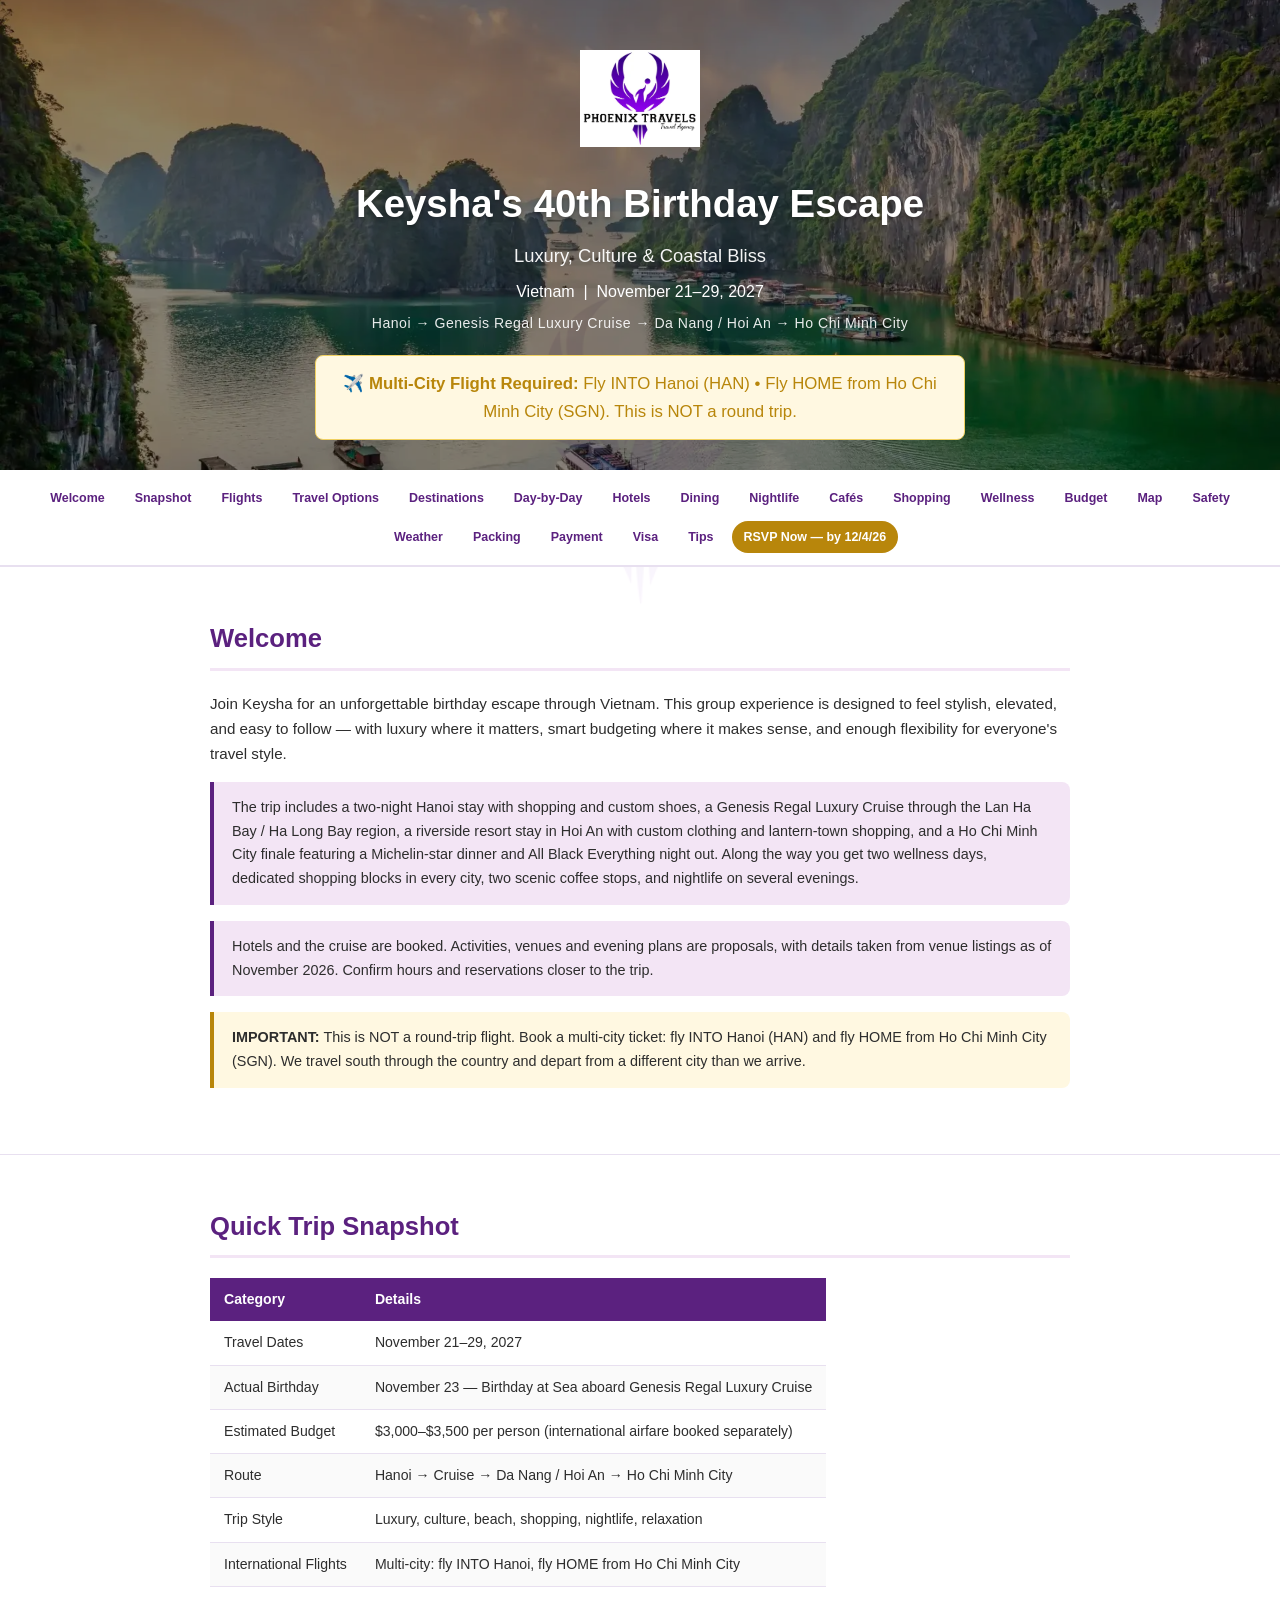
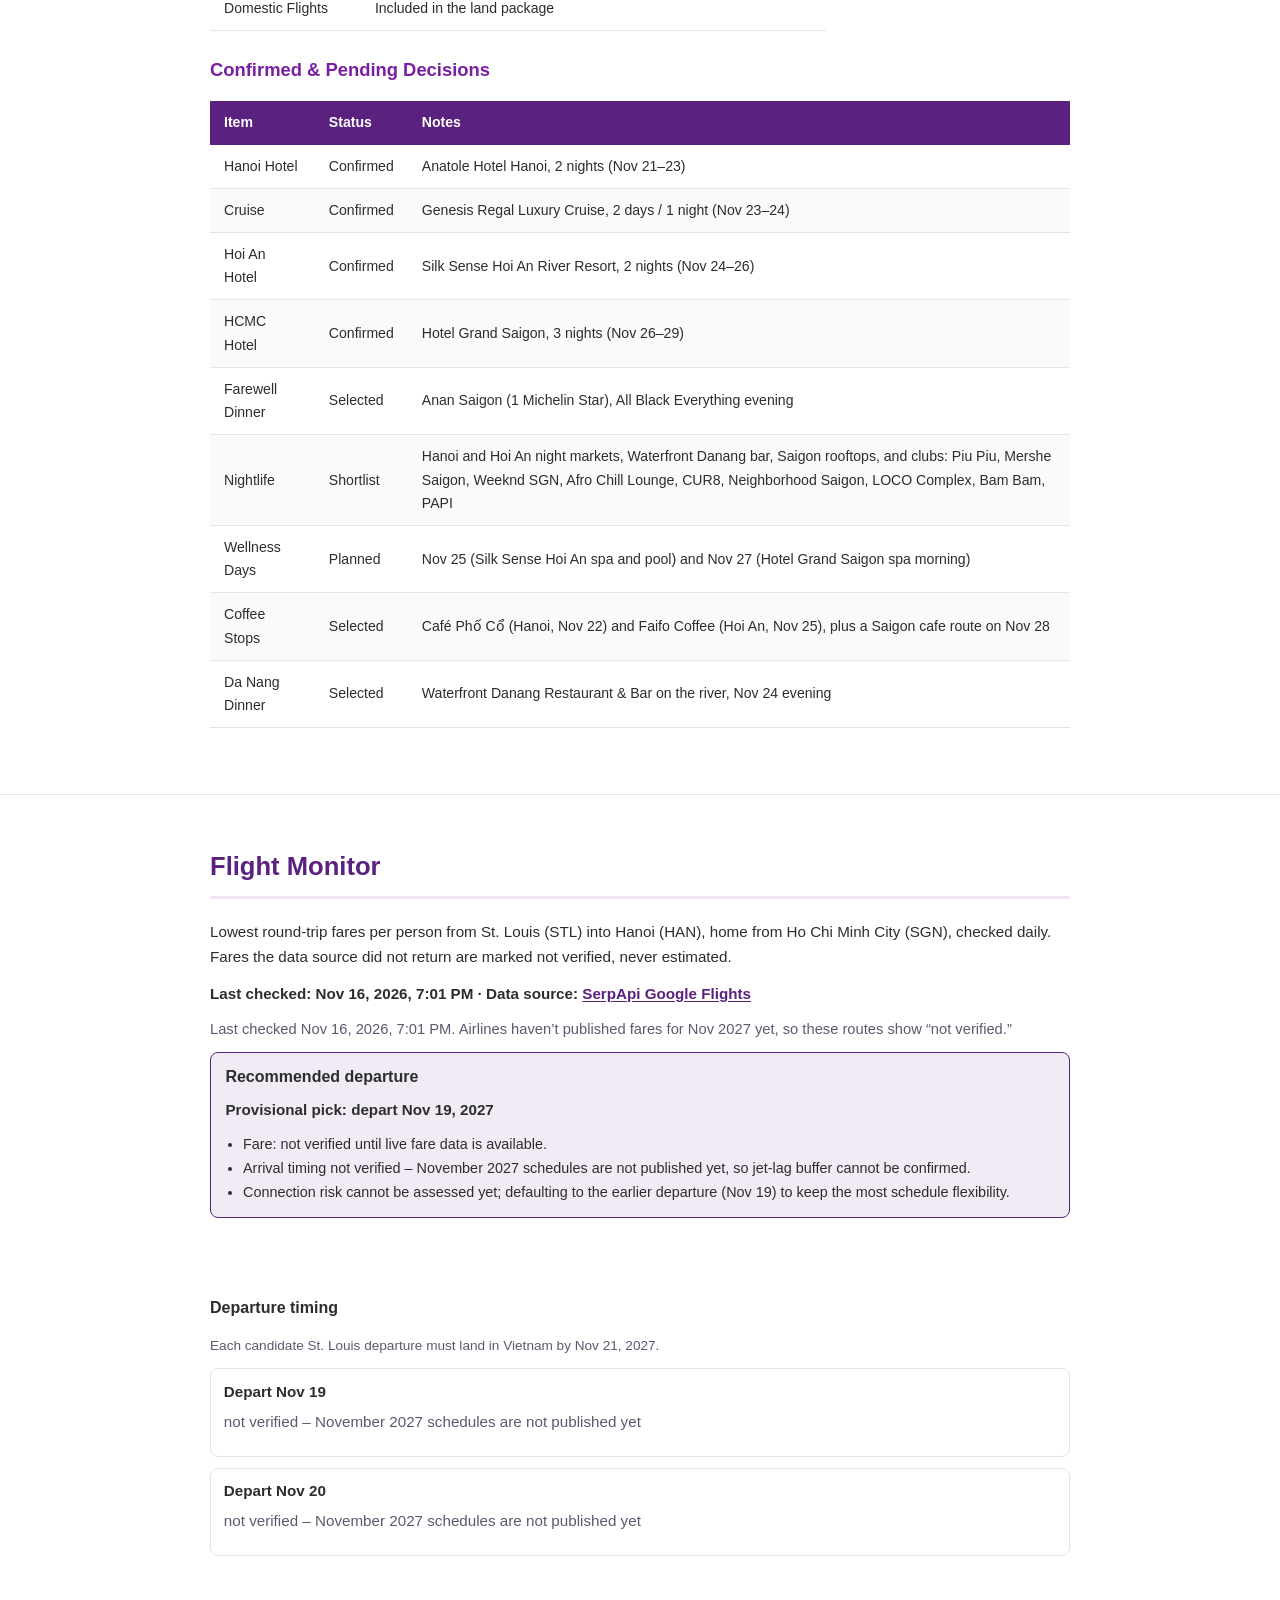
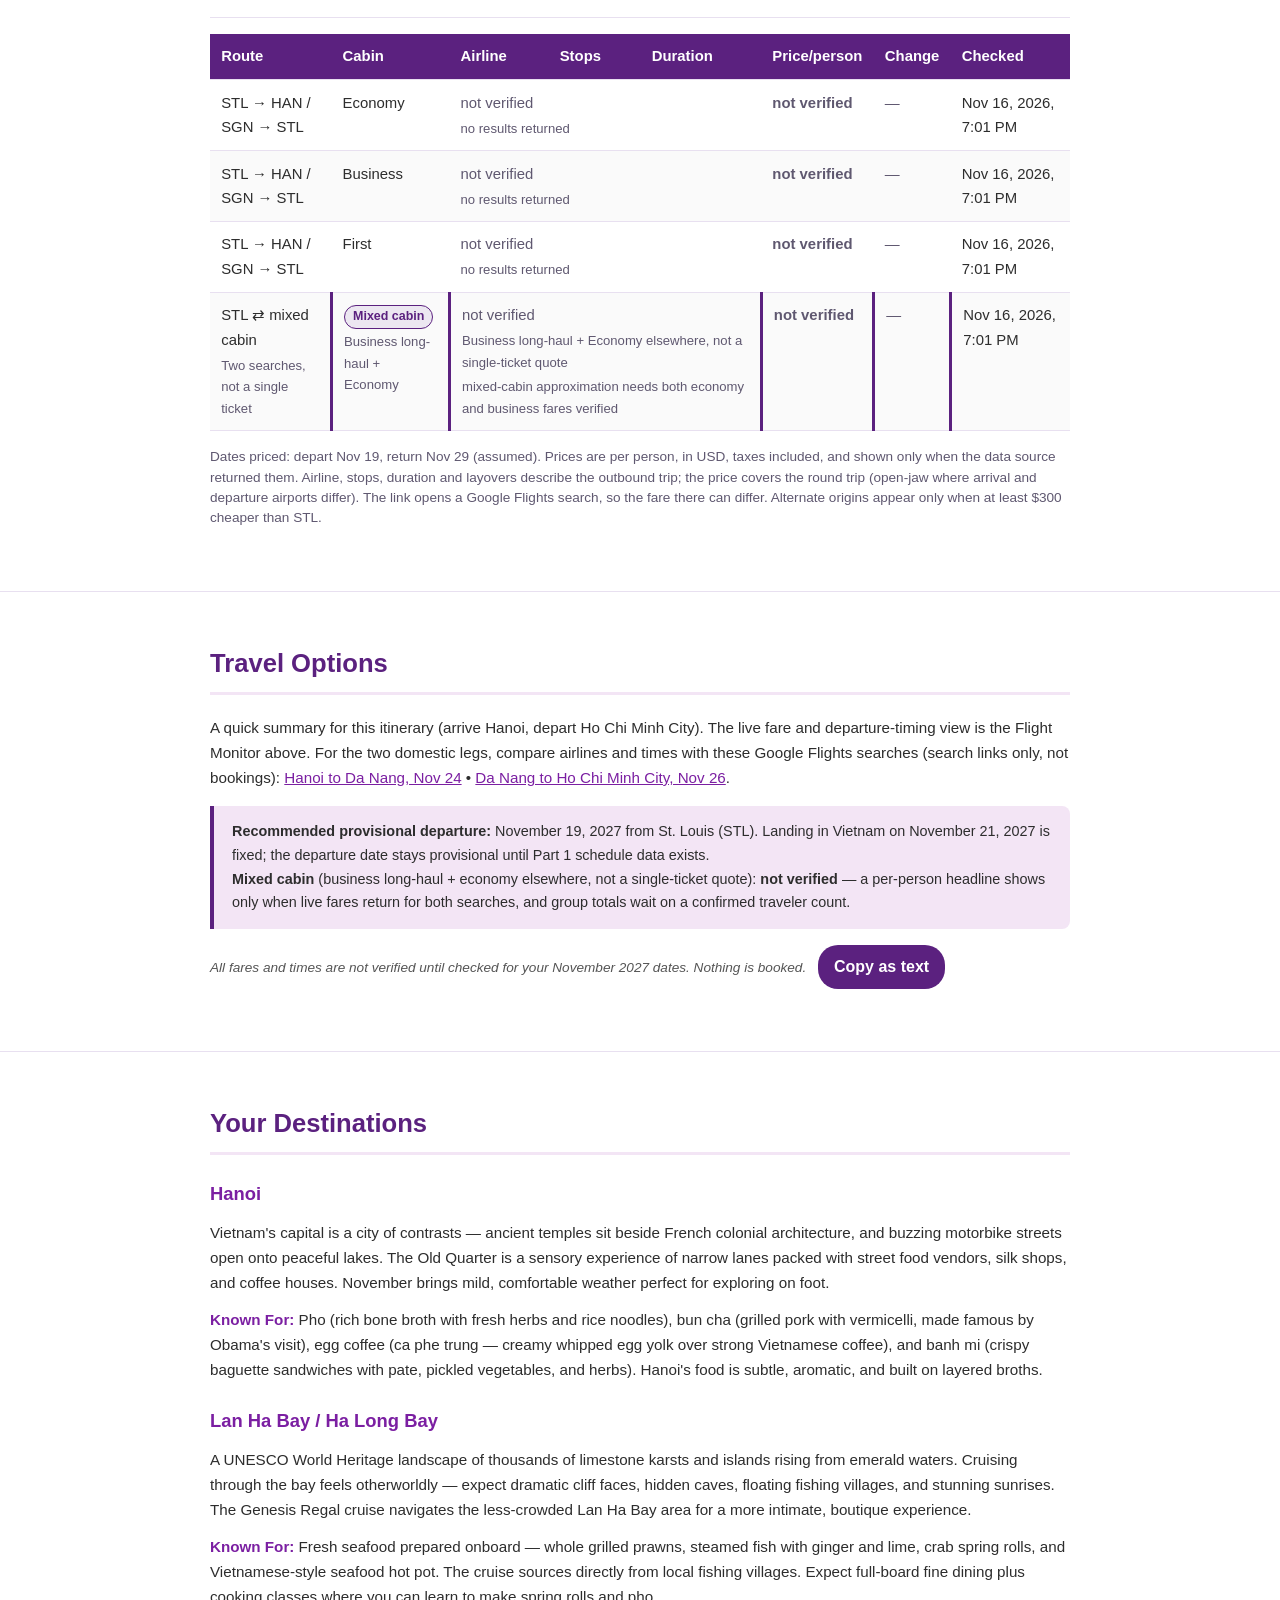
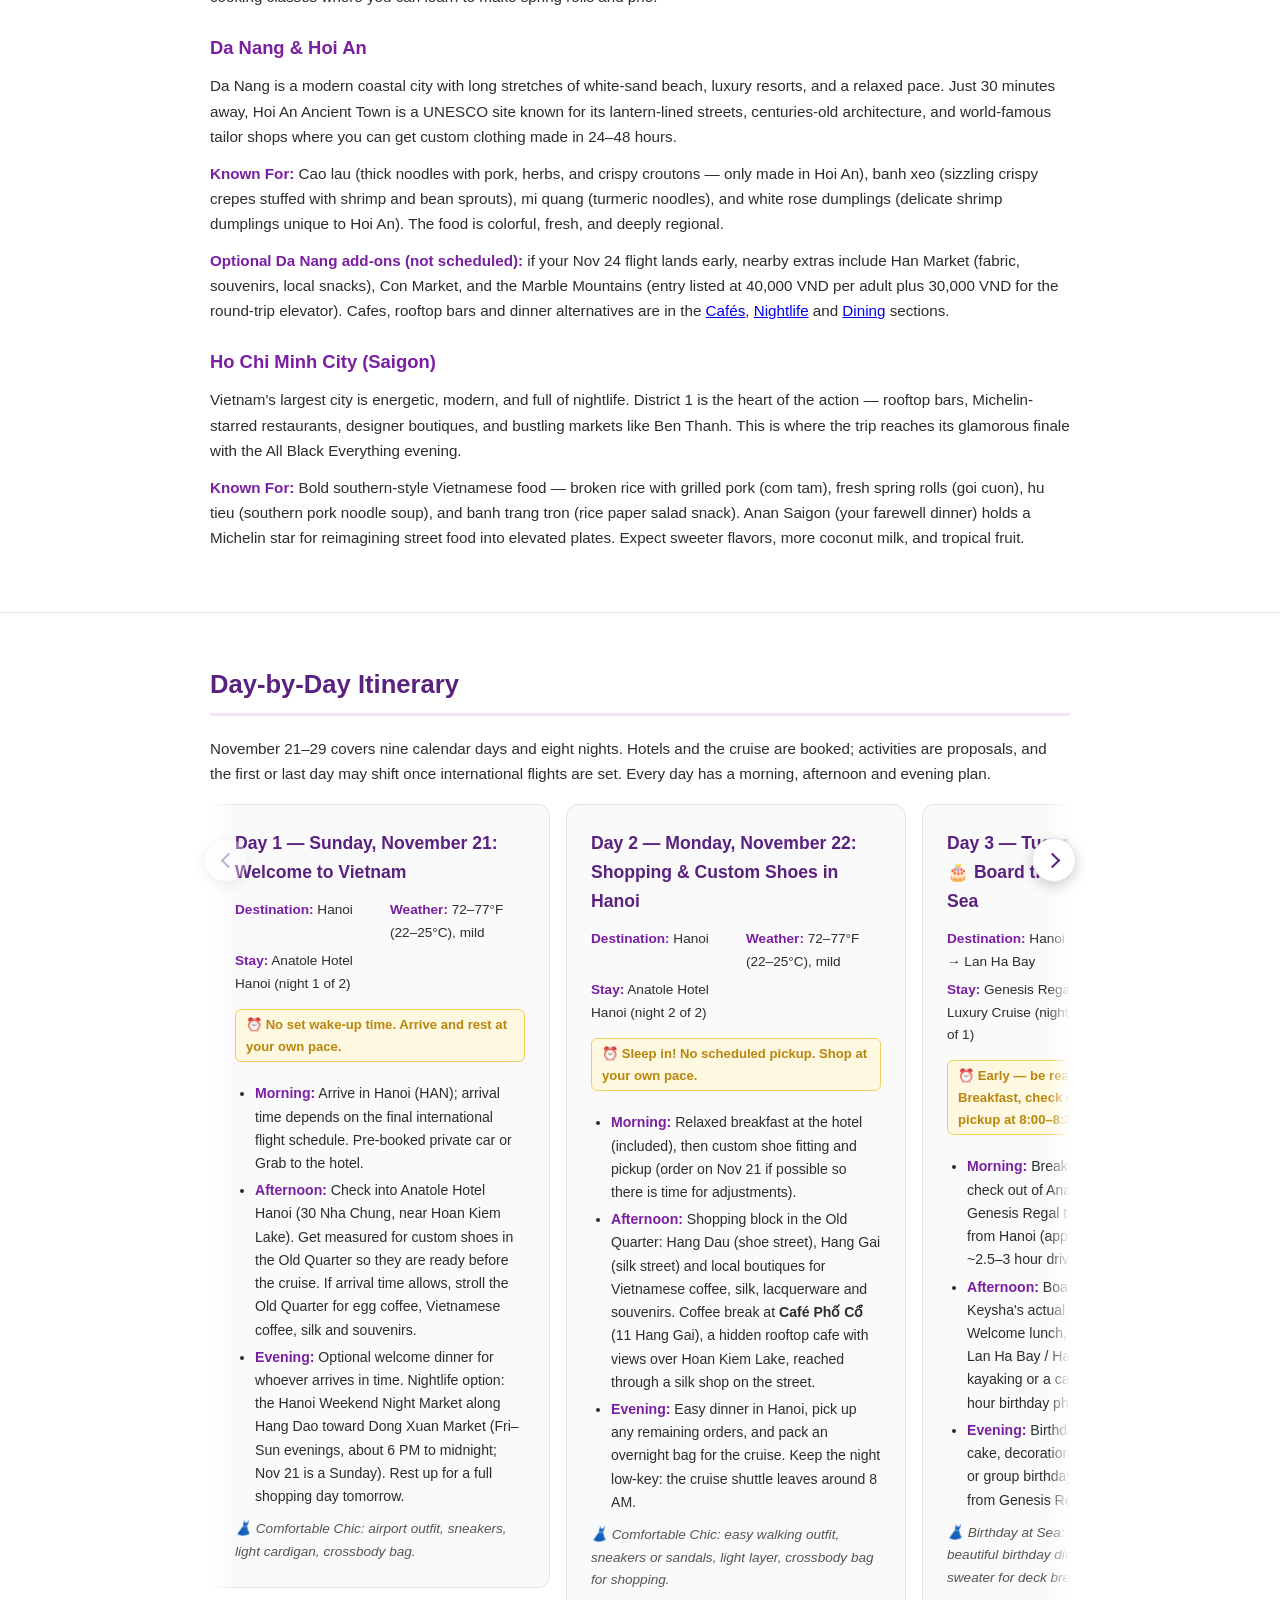
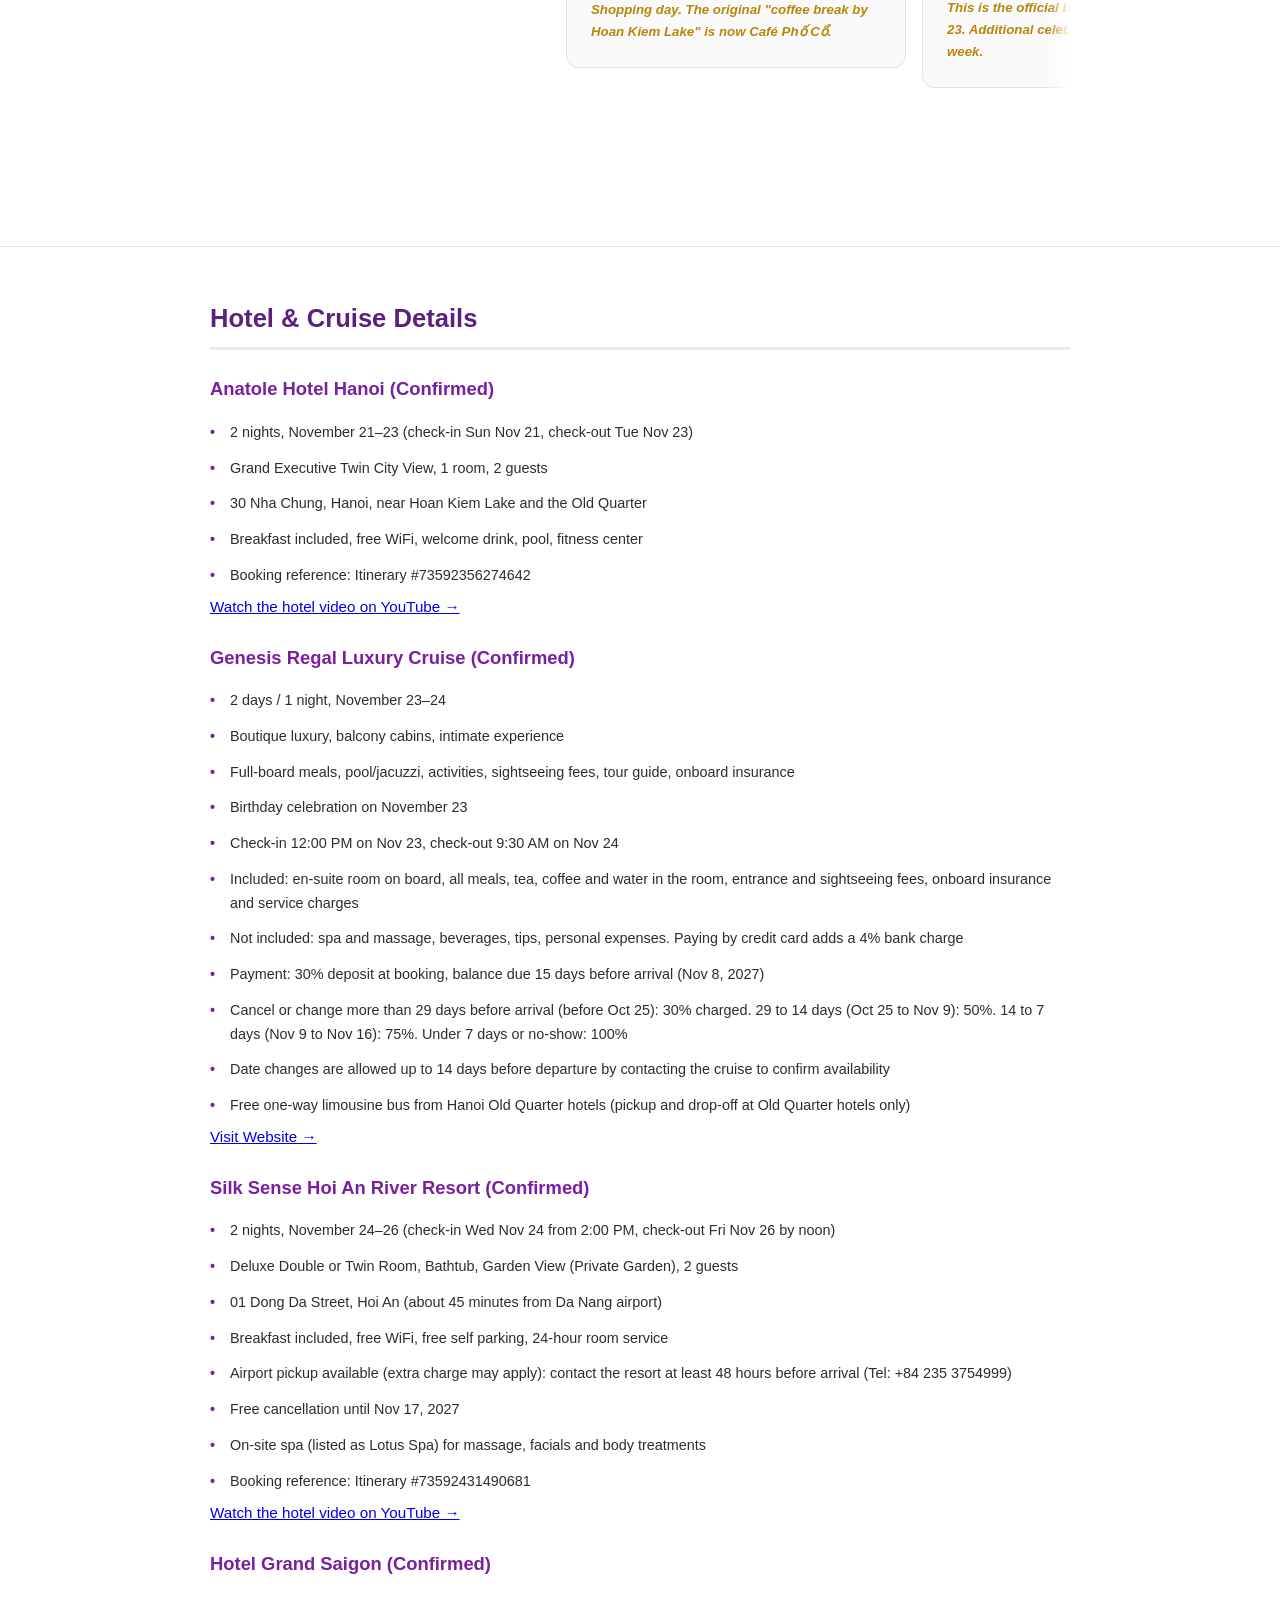
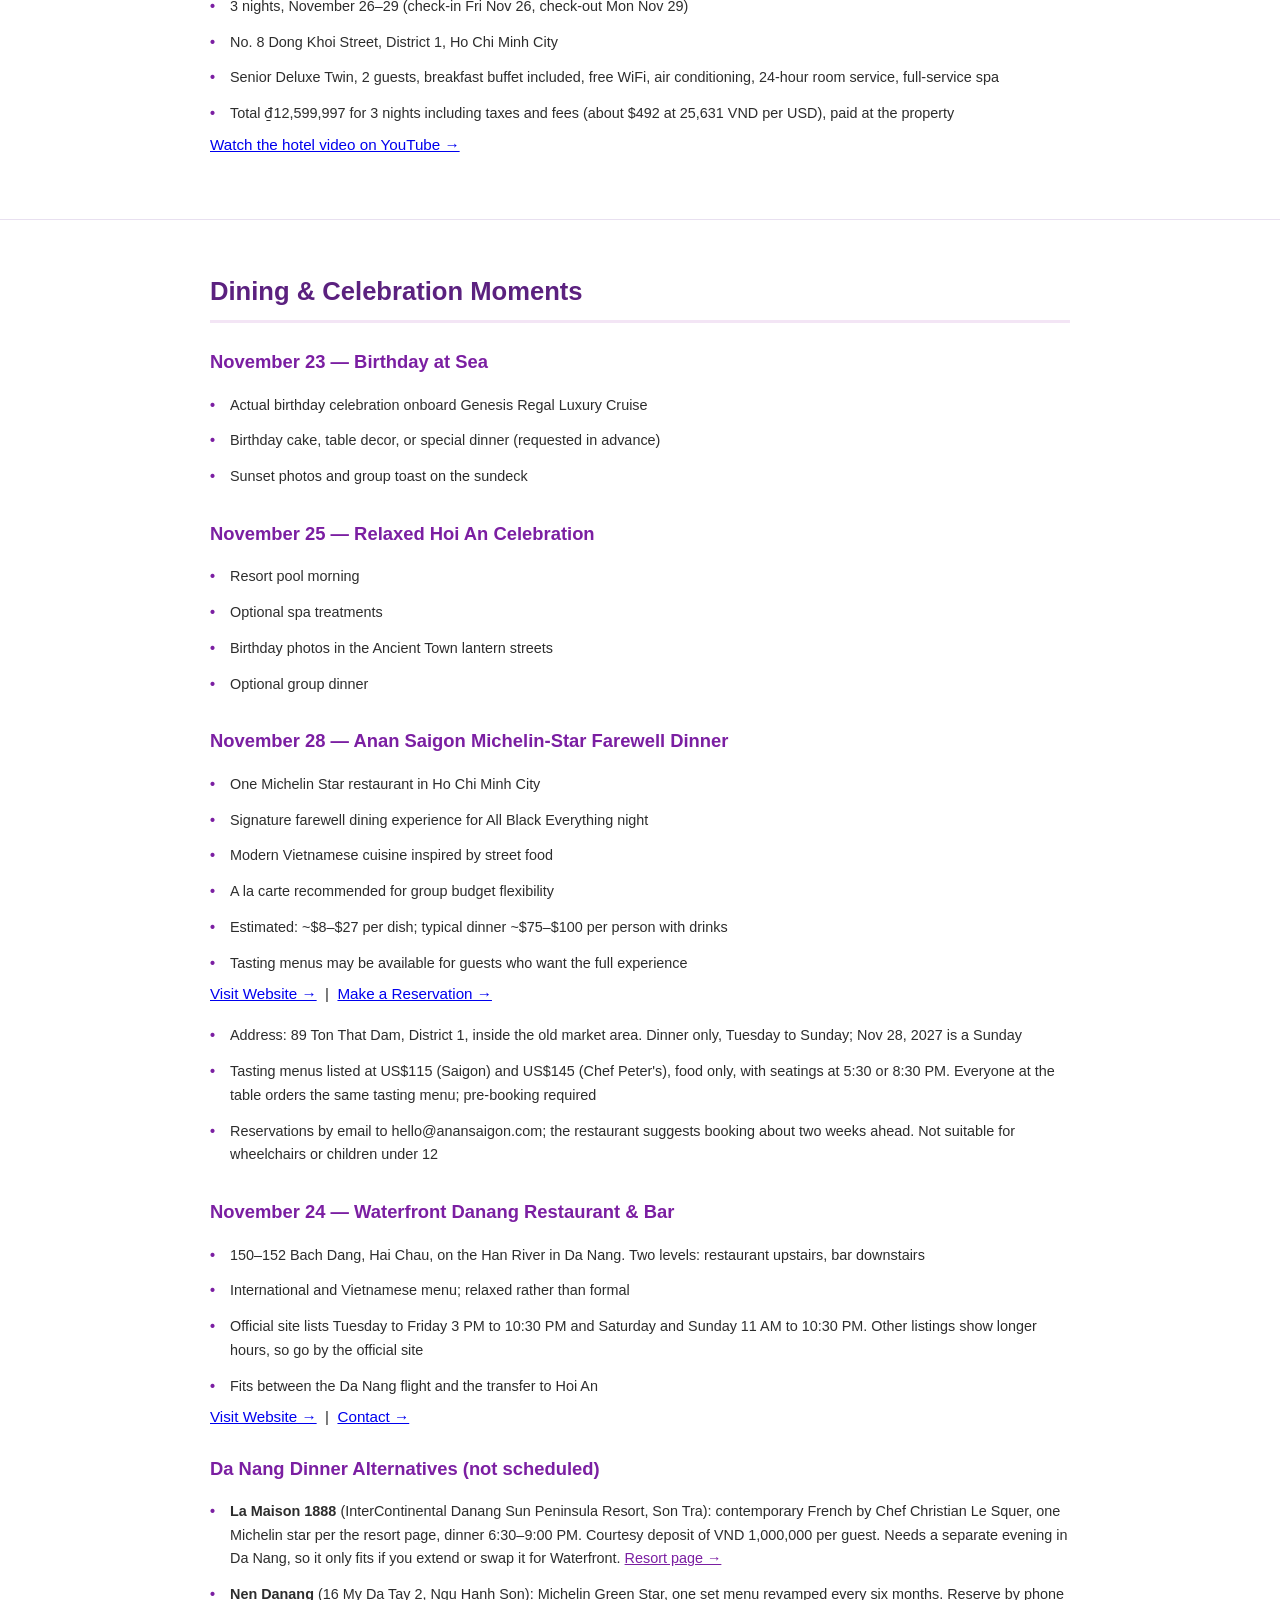
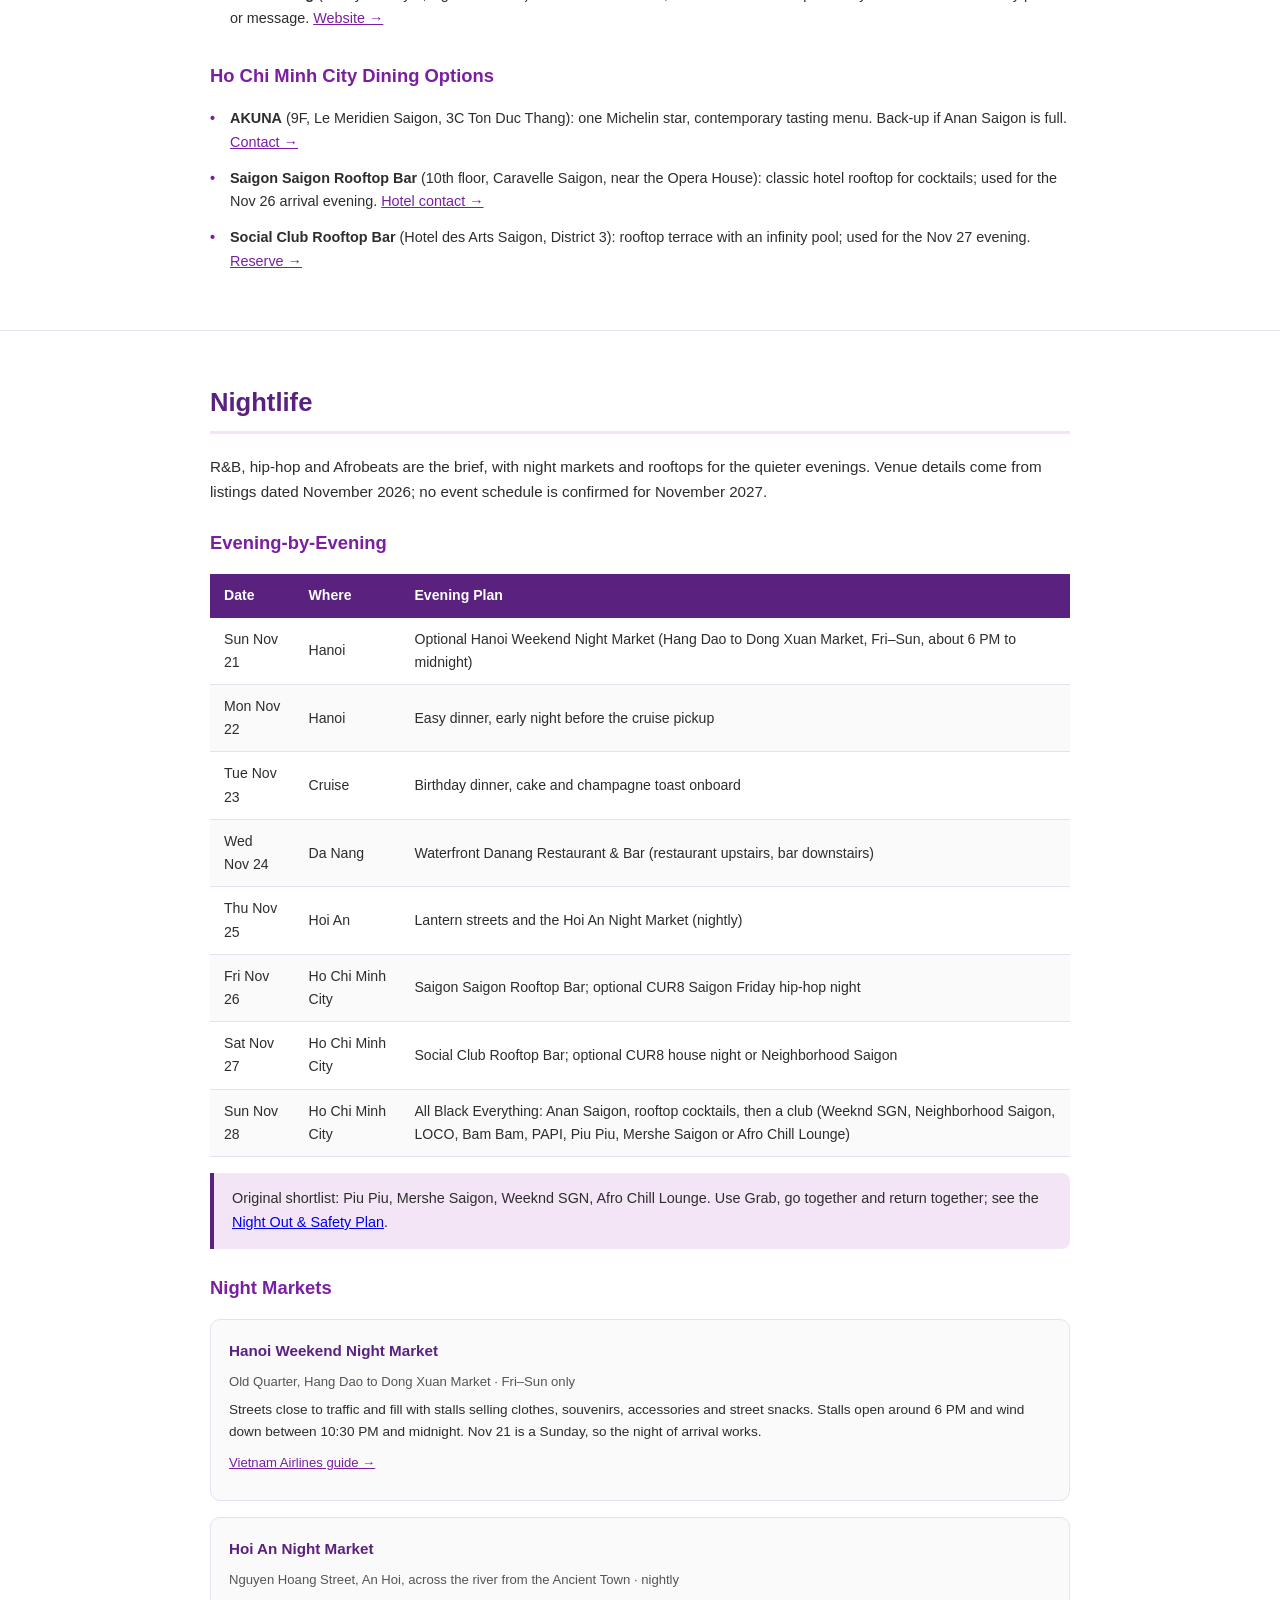
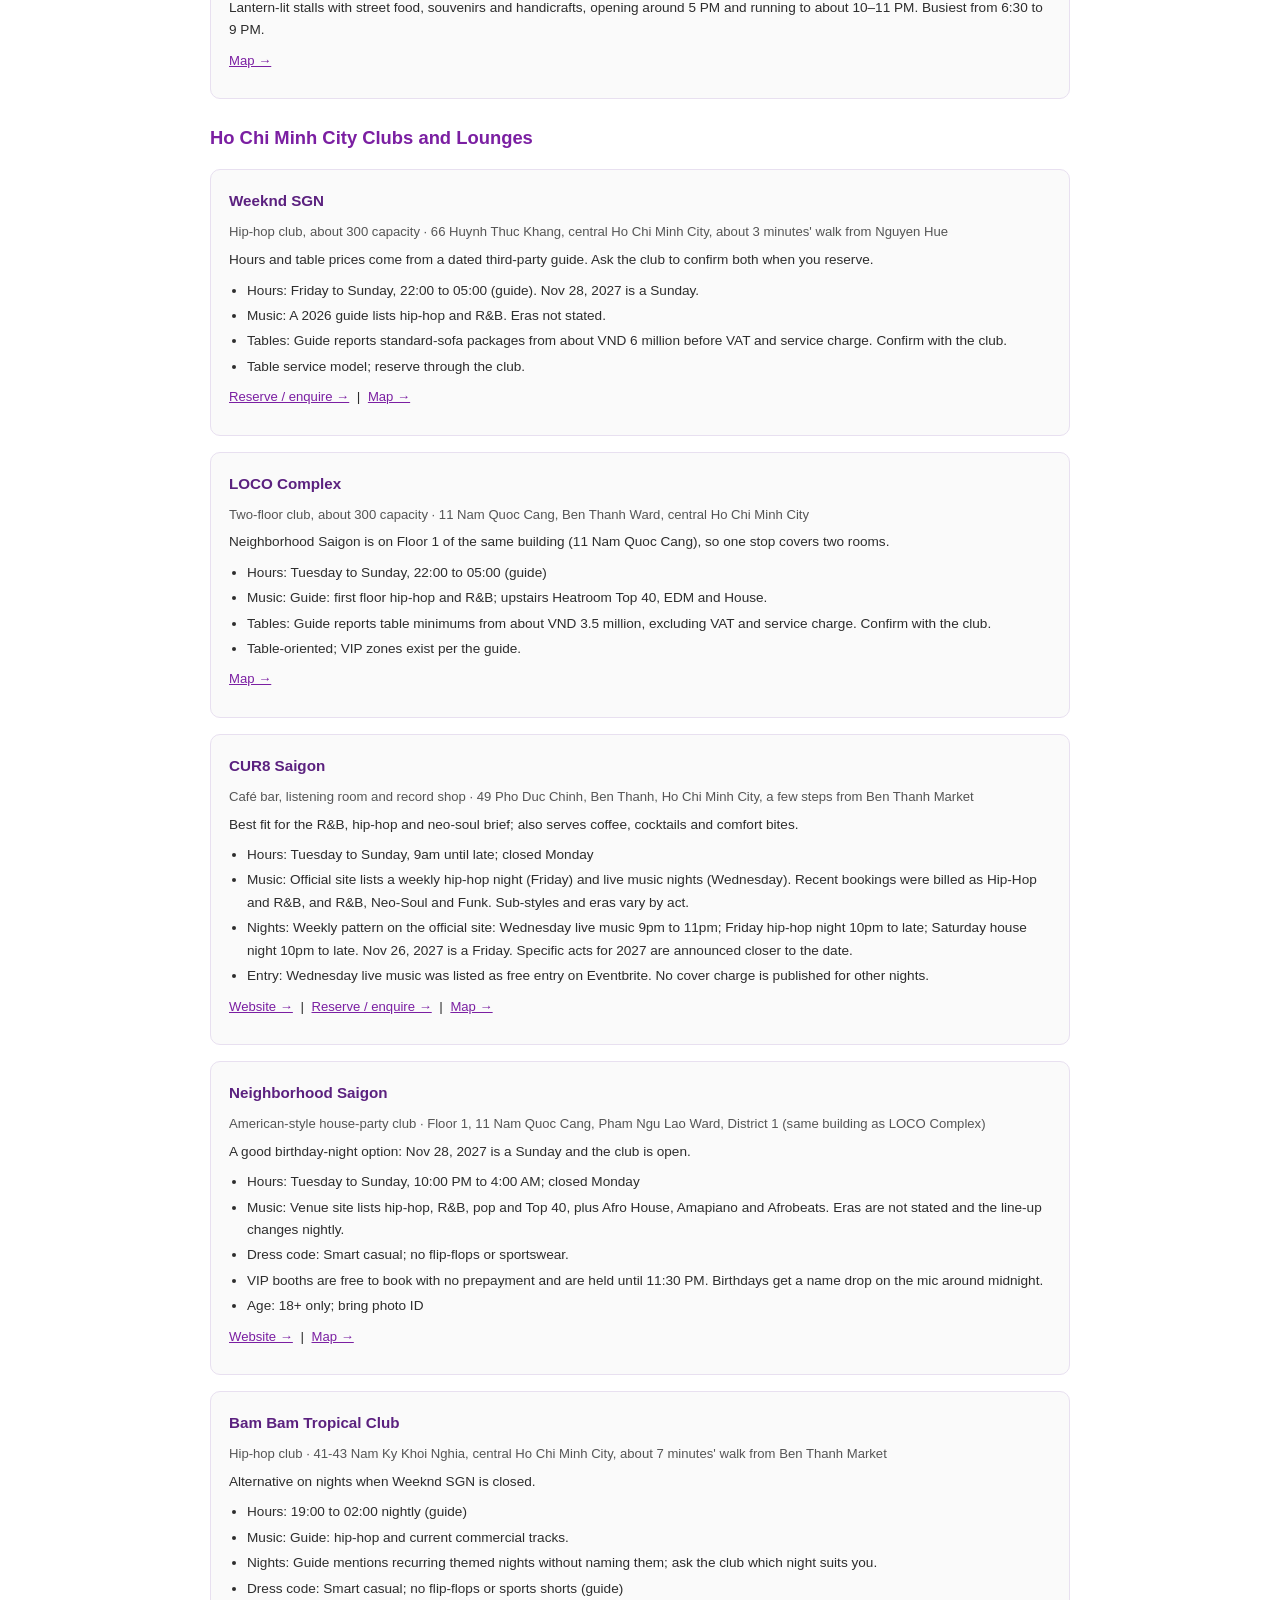
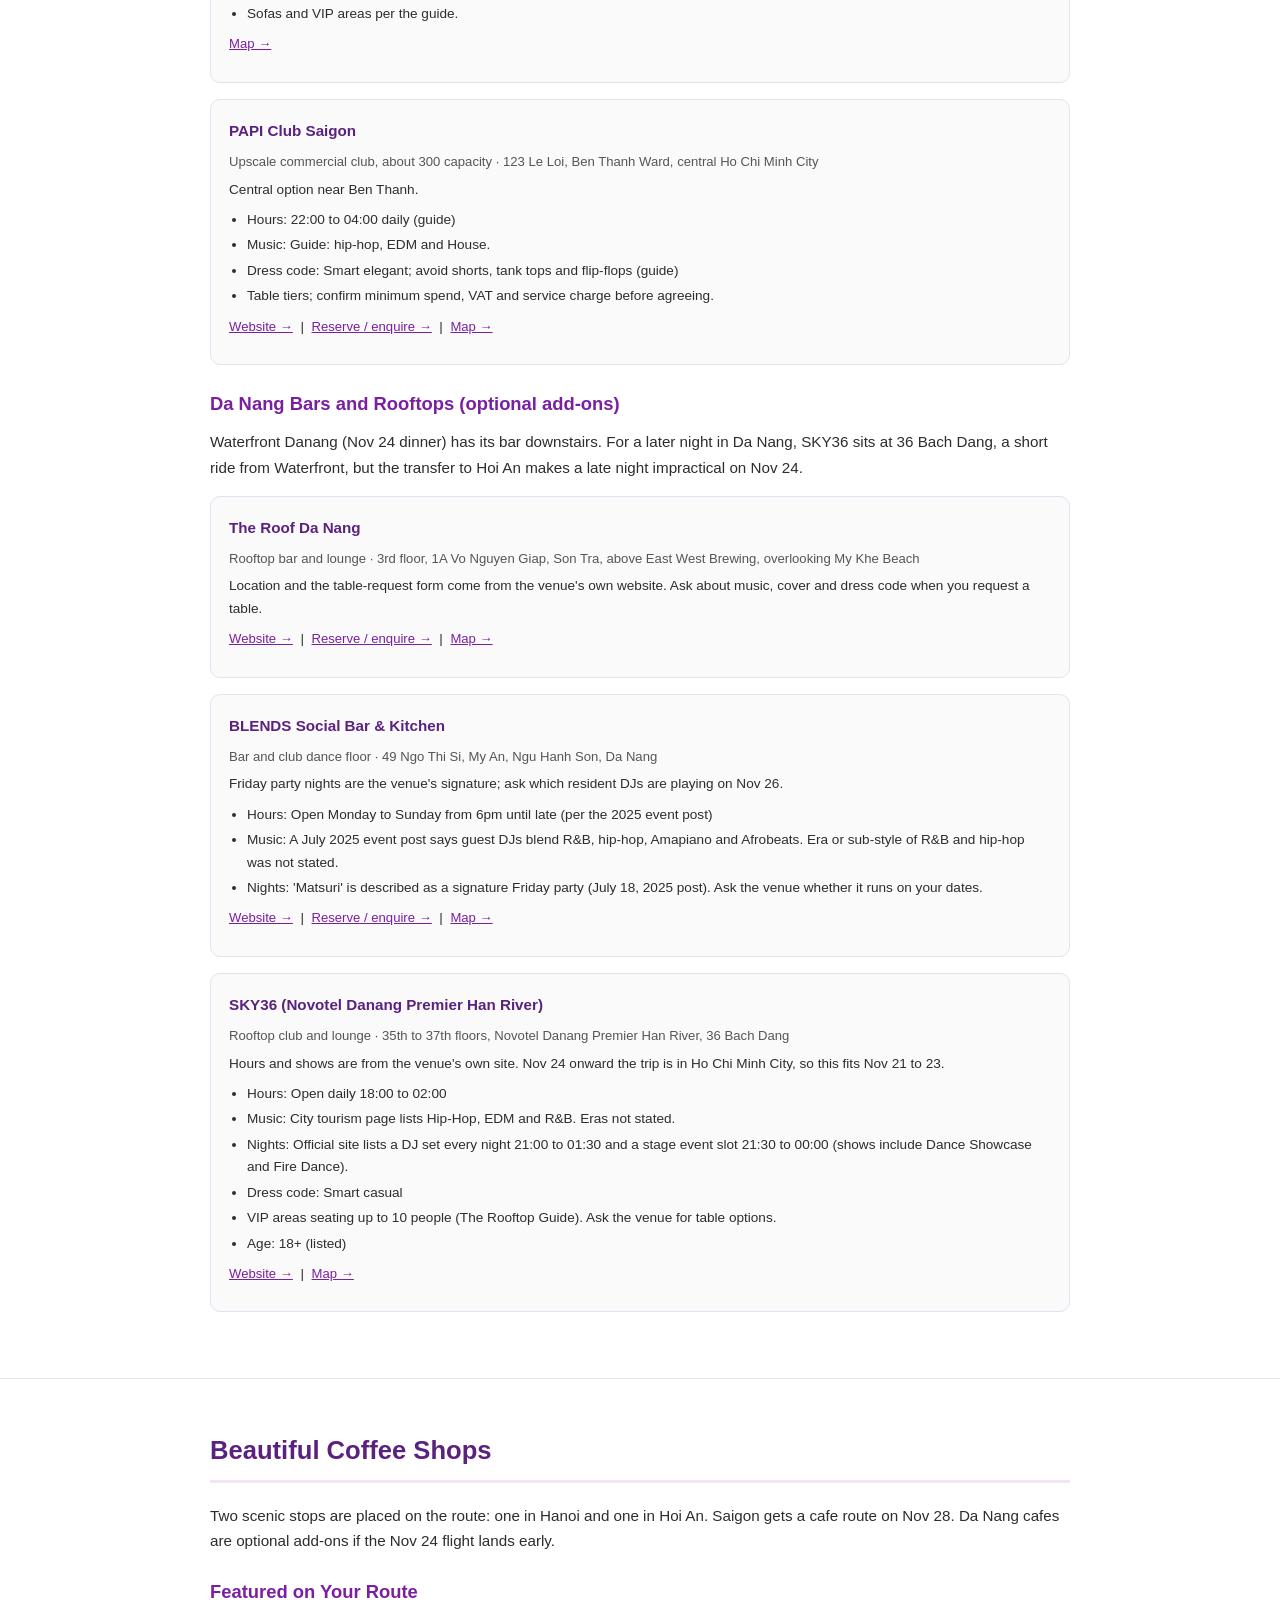
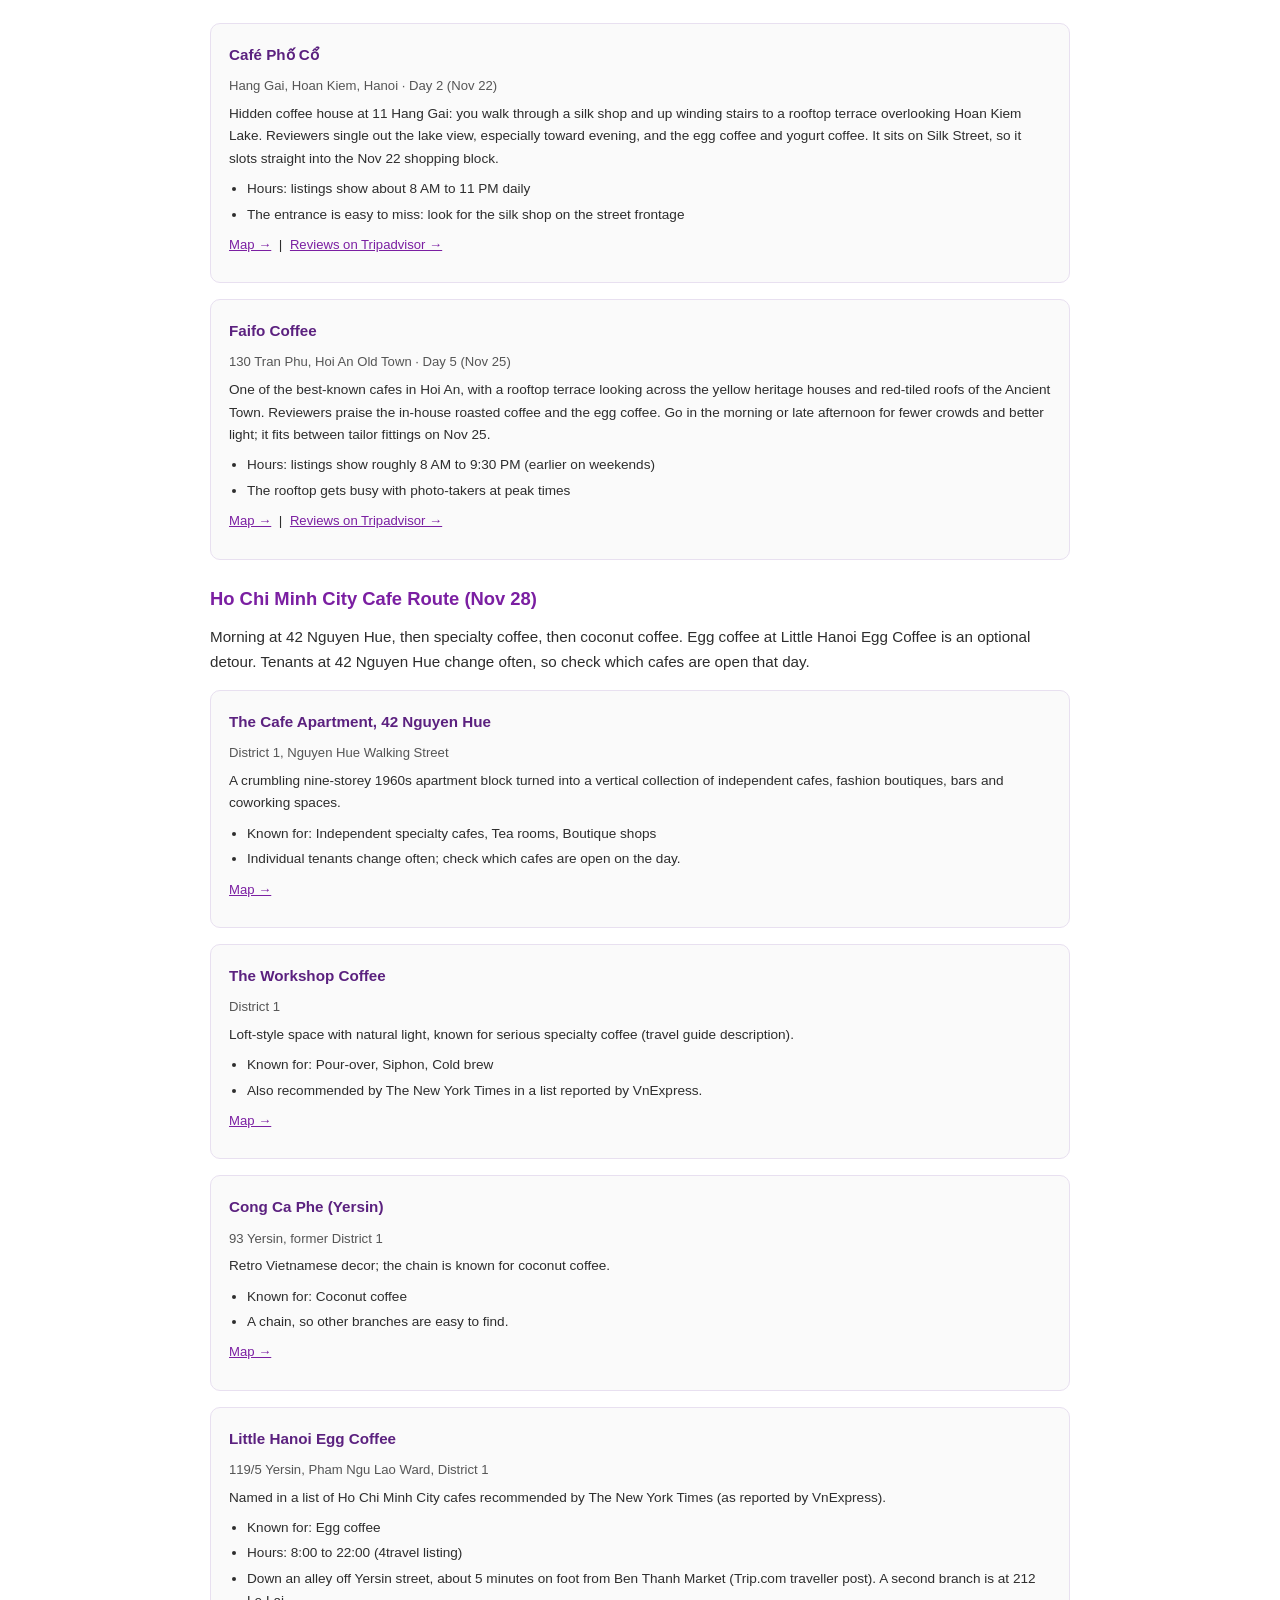
==== commit cea7614d: "Merge Option 1 and Option 2 into one itinerary; remove Option 2" ====
--- a/index.html
+++ b/index.html
@@ -235,30 +235,6 @@
         .day-scroll-prev .day-scroll-icon { transform: rotate(-135deg); margin-left: 4px; }
         .day-scroll-next .day-scroll-icon { transform: rotate(45deg); margin-right: 4px; }
         @media (prefers-reduced-motion: reduce) { .day-track { scroll-behavior: auto; } }
-        /* ORIGINAL | OPTION 2 SEGMENTED TOGGLE (sticky below nav) */
-        .itinerary-switch {
-            position: sticky; top: 52px; z-index: 99;
-            display: flex; justify-content: center; padding: 8px 12px;
-            pointer-events: none;
-        }
-        .itinerary-switch-inner {
-            pointer-events: auto; display: inline-flex; gap: 4px; padding: 4px;
-            background: var(--white); border: 1px solid var(--border);
-            border-radius: 999px; box-shadow: 0 4px 14px rgba(91,33,127,0.18);
-        }
-        .switch-seg {
-            display: inline-flex; align-items: center; justify-content: center;
-            min-height: 44px; min-width: 110px; padding: 0 1.2rem;
-            border-radius: 999px; text-decoration: none; font-weight: 700; font-size: 0.95rem;
-            color: var(--deep-purple); white-space: nowrap;
-        }
-        .switch-seg:hover { background: var(--soft-purple); }
-        .switch-seg.is-active { background: var(--deep-purple); color: var(--white); }
-        .switch-seg:focus-visible { outline: 3px solid var(--bronze); outline-offset: 2px; }
-        @media (max-width: 420px) {
-            .switch-seg { min-width: 0; flex: 1 1 auto; padding: 0 0.9rem; }
-            .itinerary-switch-inner { width: 100%; max-width: 360px; }
-        }
         /* LISTS */
         ul.clean { list-style: none; padding: 0; }
         ul.clean li { padding: 6px 0 6px 20px; position: relative; font-size: 0.9rem; }
@@ -301,7 +277,7 @@
             .nav a { font-size: 0.7rem; padding: 5px 8px; }
         }
         /* PRINT: plain black on white; print the inline Travel Options summary cleanly
-           (mirrors Option 2's #flights / #travelOptions print rules). */
+           (prints the inline Travel Options summary). */
         @media print {
             * { box-shadow: none !important; text-shadow: none !important; animation: none !important; transition: none !important; }
             body { background: #fff !important; color: #000 !important; }
@@ -331,6 +307,32 @@
             .day-scroll-btn { display: none !important; }
         }
     </style>
+    <link rel="stylesheet" href="vendor/leaflet/leaflet.css">
+    <style>
+        /* MERGED ITINERARY additions: day-slot labels, venue cards, map. */
+        .day-card li strong.slot { color: var(--medium-purple); }
+        .day-card li.sub { list-style: circle; margin-left: 18px; }
+        .flag { color: var(--bronze); font-weight: 600; font-size: 0.85rem; }
+        .small { font-size: 0.82rem; color: #555; }
+        .hotel-card .meta { font-size: 0.82rem; color: #555; margin-bottom: 6px; }
+        .hotel-card ul { padding-left: 18px; margin: 6px 0 8px; }
+        .hotel-card li { font-size: 0.85rem; margin-bottom: 3px; }
+        .chip-row { display: flex; flex-wrap: wrap; gap: 8px; margin: 10px 0; }
+        .chip {
+            min-height: 44px; padding: 0 16px; border-radius: 22px; cursor: pointer;
+            border: 1px solid var(--border); background: var(--white); color: var(--deep-purple);
+            font-weight: 600; font-size: 0.85rem; font-family: inherit;
+        }
+        .chip:hover { background: var(--soft-purple); }
+        .chip[aria-pressed="true"] { background: var(--deep-purple); color: var(--white); border-color: var(--deep-purple); }
+        .chip:focus-visible, .map-canvas a:focus-visible { outline: 3px solid var(--bronze); outline-offset: 2px; }
+        .map-canvas { height: 480px; border: 1px solid var(--border); border-radius: 10px; margin: 12px 0; background: var(--soft-purple); }
+        .map-list ul { list-style: none; padding: 0; columns: 2; column-gap: 24px; }
+        .map-list li { font-size: 0.88rem; padding: 3px 0; break-inside: avoid; }
+        .map-list a, .hotel-card a, .container li a, .container td a { color: var(--medium-purple); }
+        @media (max-width: 700px) { .map-list ul { columns: 1; } .map-canvas { height: 380px; } }
+        @media print { .map-canvas, #map .chip-row { display: none !important; } }
+    </style>
     <link rel="stylesheet" href="flight-monitor/ui/flight-monitor.css">
     <style>
         /* Flight Monitor (additive): map shared --fm-* variables to the purple/bronze palette. */
@@ -357,16 +359,12 @@
             .nav a { flex: 0 0 auto; display: inline-flex; align-items: center; min-height: 44px; padding: 0 14px; font-size: 1rem; white-space: nowrap; }
             /* Keep the RSVP call-to-action pinned in view while the other links scroll. */
             .nav a[href="vietnam_rsvp.html"] { position: sticky; right: 0; margin-left: 4px; }
-            .itinerary-switch { top: 62px; padding: 4px 12px; }
             section[id] { scroll-margin-top: 128px; }
         }
         @media (max-width: 900px) {
-            .switch-seg { font-size: 1rem; }
             p, h4, .callout, table, .day-meta, .day-card li, ul.clean li, .wakeup, .day-note, .wear, .hero .route, .hotel-card p, .hotel-card a { font-size: 1rem; }
         }
-        /* Short landscape phones: let the toggle scroll away instead of eating the viewport. */
         @media (max-height: 500px) {
-            .itinerary-switch { position: static; }
             section[id] { scroll-margin-top: 72px; }
         }
         @media (prefers-reduced-motion: reduce) {
@@ -398,7 +396,12 @@
     <a href="#itinerary">Day-by-Day</a>
     <a href="#hotels">Hotels</a>
     <a href="#dining">Dining</a>
+    <a href="#nightlife">Nightlife</a>
+    <a href="#cafes">Cafés</a>
     <a href="#shopping">Shopping</a>
+    <a href="#wellness">Wellness</a>
+    <a href="#budget">Budget</a>
+    <a href="#map">Map</a>
     <a href="#safety">Safety</a>
     <a href="#weather">Weather</a>
     <a href="#packing">Packing</a>
@@ -407,20 +410,16 @@
     <a href="#tips">Tips</a>
     <a href="vietnam_rsvp.html" style="background:var(--bronze);color:var(--white);border-radius:20px;animation:flash 2s ease-out infinite;">RSVP Now — by 12/4/26</a>
 </nav>
-<!-- ITINERARY SWITCH -->
-<div class="itinerary-switch" role="navigation" aria-label="Switch itinerary">
-    <div class="itinerary-switch-inner" role="group" aria-label="Choose itinerary">
-        <a class="switch-seg is-active" id="switchOriginal" href="vietnam_itinerary_site.html" aria-current="page" aria-label="Viewing the original itinerary">Original</a>
-        <a class="switch-seg" id="switchOption2" href="Vietnam_Option_2.html" aria-label="View Option 2 itinerary">Option 2</a>
-    </div>
-</div>
 <!-- WELCOME -->
 <section id="welcome">
 <div class="container">
     <h2>Welcome</h2>
     <p>Join Keysha for an unforgettable birthday escape through Vietnam. This group experience is designed to feel stylish, elevated, and easy to follow — with luxury where it matters, smart budgeting where it makes sense, and enough flexibility for everyone's travel style.</p>
     <div class="callout">
-        The trip includes a two-night Hanoi stay with shopping and custom shoes, a Genesis Regal Luxury Cruise through the Lan Ha Bay / Ha Long Bay region, a riverside resort stay in Hoi An with custom clothing and lantern-town shopping, and a Ho Chi Minh City finale featuring a Michelin-star dinner and All Black Everything night out.
+        The trip includes a two-night Hanoi stay with shopping and custom shoes, a Genesis Regal Luxury Cruise through the Lan Ha Bay / Ha Long Bay region, a riverside resort stay in Hoi An with custom clothing and lantern-town shopping, and a Ho Chi Minh City finale featuring a Michelin-star dinner and All Black Everything night out. Along the way you get two wellness days, dedicated shopping blocks in every city, two scenic coffee stops, and nightlife on several evenings.
+    </div>
+    <div class="callout">
+        Hotels and the cruise are booked. Activities, venues and evening plans are proposals, with details taken from venue listings as of November 2026. Confirm hours and reservations closer to the trip.
     </div>
     <div class="callout important">
         <strong>IMPORTANT:</strong> This is NOT a round-trip flight. Book a multi-city ticket: fly INTO Hanoi (HAN) and fly HOME from Ho Chi Minh City (SGN). We travel south through the country and depart from a different city than we arrive.
@@ -452,7 +451,10 @@
             <tr><td>Hoi An Hotel</td><td>Confirmed</td><td>Silk Sense Hoi An River Resort, 2 nights (Nov 24–26)</td></tr>
             <tr><td>HCMC Hotel</td><td>Confirmed</td><td>Hotel Grand Saigon, 3 nights (Nov 26–29)</td></tr>
             <tr><td>Farewell Dinner</td><td>Selected</td><td>Anan Saigon (1 Michelin Star), All Black Everything evening</td></tr>
-            <tr><td>Nightlife</td><td>Shortlist</td><td>Piu Piu, Mershe Saigon, Weeknd Saigon, Afro Chill Lounge</td></tr>
+            <tr><td>Nightlife</td><td>Shortlist</td><td>Hanoi and Hoi An night markets, Waterfront Danang bar, Saigon rooftops, and clubs: Piu Piu, Mershe Saigon, Weeknd SGN, Afro Chill Lounge, CUR8, Neighborhood Saigon, LOCO Complex, Bam Bam, PAPI</td></tr>
+            <tr><td>Wellness Days</td><td>Planned</td><td>Nov 25 (Silk Sense Hoi An spa and pool) and Nov 27 (Hotel Grand Saigon spa morning)</td></tr>
+            <tr><td>Coffee Stops</td><td>Selected</td><td>Café Phố Cổ (Hanoi, Nov 22) and Faifo Coffee (Hoi An, Nov 25), plus a Saigon cafe route on Nov 28</td></tr>
+            <tr><td>Da Nang Dinner</td><td>Selected</td><td>Waterfront Danang Restaurant &amp; Bar on the river, Nov 24 evening</td></tr>
         </tbody>
     </table>
 </div>
@@ -465,14 +467,17 @@
     <div data-flight-monitor data-itinerary="original" data-origin="STL" data-arrive="HAN" data-depart="SGN"></div>
 </div>
 </section>
-<!-- TRAVEL OPTIONS (lighter inline summary; full interactive version lives on Option 2) -->
+<!-- TRAVEL OPTIONS (inline summary; the live Flight Monitor is above) -->
 <section id="travel-options">
 <div class="container">
     <h2>Travel Options</h2>
     <p>
-        A quick summary for Itinerary A (arrive Hanoi, depart Ho Chi Minh City). The full interactive
-        version — live flight monitor and departure-timing view — lives on
-        <a href="Vietnam_Option_2.html#travelOptions" style="color:var(--medium-purple)">Option 2</a>.
+        A quick summary for this itinerary (arrive Hanoi, depart Ho Chi Minh City). The live fare
+        and departure-timing view is the Flight Monitor above. For the two domestic legs, compare airlines and
+        times with these Google Flights searches (search links only, not bookings):
+        <a href="https://www.google.com/travel/flights?q=Flights%20from%20HAN%20to%20DAD%20on%202027-11-24%20oneway" target="_blank" rel="noopener noreferrer" style="color:var(--medium-purple)">Hanoi to Da Nang, Nov 24</a>
+        &bull;
+        <a href="https://www.google.com/travel/flights?q=Flights%20from%20DAD%20to%20SGN%20on%202027-11-26%20oneway" target="_blank" rel="noopener noreferrer" style="color:var(--medium-purple)">Da Nang to Ho Chi Minh City, Nov 26</a>.
     </p>
     <div class="callout">
         <strong>Recommended provisional departure:</strong> November 19, 2027 from St. Louis (STL).
@@ -506,6 +511,8 @@
     <p>Da Nang is a modern coastal city with long stretches of white-sand beach, luxury resorts, and a relaxed pace. Just 30 minutes away, Hoi An Ancient Town is a UNESCO site known for its lantern-lined streets, centuries-old architecture, and world-famous tailor shops where you can get custom clothing made in 24–48 hours.</p>
     <p><strong style="color:var(--medium-purple)">Known For:</strong> Cao lau (thick noodles with pork, herbs, and crispy croutons — only made in Hoi An), banh xeo (sizzling crispy crepes stuffed with shrimp and bean sprouts), mi quang (turmeric noodles), and white rose dumplings (delicate shrimp dumplings unique to Hoi An). The food is colorful, fresh, and deeply regional.</p>
 
+    <p><strong style="color:var(--medium-purple)">Optional Da Nang add-ons (not scheduled):</strong> if your Nov 24 flight lands early, nearby extras include Han Market (fabric, souvenirs, local snacks), Con Market, and the Marble Mountains (entry listed at 40,000 VND per adult plus 30,000 VND for the round-trip elevator). Cafes, rooftop bars and dinner alternatives are in the <a href="#cafes">Cafés</a>, <a href="#nightlife">Nightlife</a> and <a href="#dining">Dining</a> sections.</p>
+
     <h3>Ho Chi Minh City (Saigon)</h3>
     <p>Vietnam's largest city is energetic, modern, and full of nightlife. District 1 is the heart of the action — rooftop bars, Michelin-starred restaurants, designer boutiques, and bustling markets like Ben Thanh. This is where the trip reaches its glamorous finale with the All Black Everything evening.</p>
     <p><strong style="color:var(--medium-purple)">Known For:</strong> Bold southern-style Vietnamese food — broken rice with grilled pork (com tam), fresh spring rolls (goi cuon), hu tieu (southern pork noodle soup), and banh trang tron (rice paper salad snack). Anan Saigon (your farewell dinner) holds a Michelin star for reimagining street food into elevated plates. Expect sweeter flavors, more coconut milk, and tropical fruit.</p>
@@ -515,6 +522,7 @@
 <section id="itinerary">
 <div class="container">
     <h2>Day-by-Day Itinerary</h2>
+    <p>November 21–29 covers nine calendar days and eight nights. Hotels and the cruise are booked; activities are proposals, and the first or last day may shift once international flights are set. Every day has a morning, afternoon and evening plan.</p>
 
     <div class="day-scroller">
     <button class="day-scroll-btn day-scroll-prev" type="button" aria-label="Scroll to previous day"><span class="day-scroll-icon" aria-hidden="true"></span></button>
@@ -530,13 +538,9 @@
         </div>
         <div class="wakeup">⏰ No set wake-up time. Arrive and rest at your own pace.</div>
         <ul>
-            <li>Arrive in Hanoi</li>
-            <li>Check into hotel</li>
-            <li>Explore the Old Quarter if arrival time allows</li>
-            <li>Get measured for custom shoes in the Old Quarter so they're ready before the cruise</li>
-            <li>Shopping for Vietnamese coffee, silk, souvenirs</li>
-            <li>Optional welcome dinner for whoever arrives in time</li>
-            <li>Rest up for a full shopping day tomorrow</li>
+            <li><strong class="slot">Morning:</strong> Arrive in Hanoi (HAN); arrival time depends on the final international flight schedule. Pre-booked private car or Grab to the hotel.</li>
+            <li><strong class="slot">Afternoon:</strong> Check into Anatole Hotel Hanoi (30 Nha Chung, near Hoan Kiem Lake). Get measured for custom shoes in the Old Quarter so they are ready before the cruise. If arrival time allows, stroll the Old Quarter for egg coffee, Vietnamese coffee, silk and souvenirs.</li>
+            <li><strong class="slot">Evening:</strong> Optional welcome dinner for whoever arrives in time. Nightlife option: the Hanoi Weekend Night Market along Hang Dao toward Dong Xuan Market (Fri–Sun evenings, about 6 PM to midnight; Nov 21 is a Sunday). Rest up for a full shopping day tomorrow.</li>
         </ul>
         <div class="wear">👗 Comfortable Chic: airport outfit, sneakers, light cardigan, crossbody bag.</div>
     </div>
@@ -550,16 +554,14 @@
         </div>
         <div class="wakeup">⏰ Sleep in! No scheduled pickup. Shop at your own pace.</div>
         <ul>
-            <li>Relaxed breakfast at the hotel (included)</li>
-            <li>Custom shoe fitting and pickup (order on Nov 21 if possible so there's time for adjustments)</li>
-            <li>Old Quarter shopping: Hang Dau (shoe street), Hang Gai (silk street), and local boutiques</li>
-            <li>Shopping for Vietnamese coffee, silk, lacquerware, and souvenirs</li>
-            <li>Coffee break by Hoan Kiem Lake</li>
-            <li>Easy dinner in Hanoi</li>
-            <li>Pick up any remaining orders, then pack an overnight bag for the cruise</li>
+            <li><strong class="slot">Morning:</strong> Relaxed breakfast at the hotel (included), then custom shoe fitting and pickup (order on Nov 21 if possible so there is time for adjustments).</li>
+            <li><strong class="slot">Afternoon:</strong> Shopping block in the Old Quarter: Hang Dau (shoe street), Hang Gai (silk street) and local boutiques for Vietnamese coffee, silk, lacquerware and souvenirs. Coffee break at <strong>Café Phố Cổ</strong> (11 Hang Gai), a hidden rooftop cafe with views over Hoan Kiem Lake, reached through a silk shop on the street.</li>
+            <li><strong class="slot">Evening:</strong> Easy dinner in Hanoi, pick up any remaining orders, and pack an overnight bag for the cruise. Keep the night low-key: the cruise shuttle leaves around 8 AM.</li>
         </ul>
         <div class="wear">👗 Comfortable Chic: easy walking outfit, sneakers or sandals, light layer, crossbody bag for shopping.</div>
-    </div>
+        <div class="day-note">Shopping day. The original "coffee break by Hoan Kiem Lake" is now Café Phố Cổ.</div>
+    </div>
+
     <div class="day-card" id="day-2027-11-23" tabindex="0">
         <h3>Day 3 — Tuesday, November 23: 🎂 Board the Cruise &amp; Birthday at Sea</h3>
         <div class="day-meta">
@@ -569,37 +571,34 @@
         </div>
         <div class="wakeup">⏰ Early — be ready by 7:30 AM. Breakfast, check out, then cruise shuttle pickup at 8:00–8:30 AM.</div>
         <ul>
-            <li>Breakfast at hotel (included), then check out of Anatole Hotel Hanoi</li>
-            <li>Genesis Regal transfer / shuttle pickup from Hanoi (approximately 8:00–8:30 AM, ~2.5–3 hour drive to the pier)</li>
-            <li>Board the cruise and celebrate Keysha's actual birthday onboard</li>
-            <li>Welcome lunch, scenic cruising, sundeck time, kayaking or cave excursion</li>
-            <li>Birthday photos on the sundeck</li>
-            <li>Birthday cake / decorations / special dinner</li>
-            <li>Champagne toast or group birthday moment onboard</li>
+            <li><strong class="slot">Morning:</strong> Breakfast at the hotel (included), check out of Anatole Hotel Hanoi, then the Genesis Regal transfer / shuttle pickup from Hanoi (approximately 8:00–8:30 AM, ~2.5–3 hour drive to the pier).</li>
+            <li><strong class="slot">Afternoon:</strong> Board the cruise and celebrate Keysha's actual birthday onboard. Welcome lunch, scenic cruising through Lan Ha Bay / Ha Long Bay, sundeck time, kayaking or a cave excursion, and golden-hour birthday photos on the sundeck.</li>
+            <li><strong class="slot">Evening:</strong> Birthday dinner onboard with cake, decorations and a champagne toast or group birthday moment (request these from Genesis Regal in advance).</li>
         </ul>
         <div class="wear">👗 Birthday at Sea: resort chic for boarding; beautiful birthday dinner outfit for evening; light sweater for deck breezes.</div>
         <div class="day-note">This is the official birthday date: November 23. Additional celebrations happen later in the week.</div>
     </div>
+
     <div class="day-card" id="day-2027-11-24" tabindex="0">
-        <h3>Day 4 — Wednesday, November 24: Cruise Return & Travel to Hoi An</h3>
+        <h3>Day 4 — Wednesday, November 24: Cruise Return, Fly to Da Nang &amp; Waterfront Dinner</h3>
         <div class="day-meta">
-            <span><strong>Destination:</strong> Lan Ha Bay → Da Nang airport → Hoi An</span>
+            <span><strong>Destination:</strong> Lan Ha Bay → Hanoi airport → Da Nang → Hoi An</span>
             <span><strong>Weather:</strong> 78–83°F (26–28°C), warm tropical</span>
             <span><strong>Stay:</strong> Silk Sense Hoi An River Resort (night 1 of 2)</span>
         </div>
         <div class="wakeup">⏰ Early — disembarkation around 7–8 AM breakfast, off by 9–9:30 AM. Travel day.</div>
         <ul>
-            <li>Breakfast / brunch onboard</li>
-            <li>Disembark Genesis Regal Luxury Cruise</li>
-            <li>Transfer back toward Hanoi / airport area</li>
-            <li>Fly to Da Nang (~1.5 hour flight)</li>
-            <li>Transfer to Silk Sense Hoi An River Resort (about 45 min from Da Nang airport; check-in from 2:00 PM; book the resort pickup 48 hours ahead)</li>
-            <li>Easy evening: dinner near the resort or a first stroll through the lantern-lit Ancient Town</li>
+            <li><strong class="slot">Morning:</strong> Breakfast / brunch onboard, disembark Genesis Regal Luxury Cruise, and transfer back toward Hanoi / the airport area.</li>
+            <li><strong class="slot">Afternoon:</strong> Fly Hanoi to Da Nang (~1.5 hour flight). Book a private car for the rest of the day, with luggage in the car.</li>
+            <li><strong class="slot">Evening:</strong> Early dinner at <strong>Waterfront Danang Restaurant &amp; Bar</strong> (150–152 Bach Dang, on the Han River): upstairs restaurant, downstairs bar, relaxed riverside setting. Then the ~45 minute transfer to Silk Sense Hoi An River Resort (check-in from 2:00 PM; book the resort pickup at least 48 hours ahead, extra charge may apply).</li>
+            <li class="sub"><strong class="slot">Fallback:</strong> If the flight lands late, skip Waterfront and have an easy dinner near the resort. The lantern-lit Ancient Town stroll moves to tomorrow evening.</li>
         </ul>
         <div class="wear">👗 Travel + Resort Arrival: comfortable travel set, sandals or sneakers, easy dinner outfit.</div>
-    </div>
+        <div class="day-note">Waterfront Danang lists Tuesday to Friday 3 PM to 10:30 PM, so a Wednesday dinner fits.</div>
+    </div>
+
     <div class="day-card" id="day-2027-11-25" tabindex="0">
-        <h3>Day 5 — Thursday, November 25: Relax & Celebrate in Hoi An</h3>
+        <h3>Day 5 — Thursday, November 25: Wellness Day, Tailors &amp; Lanterns in Hoi An</h3>
         <div class="day-meta">
             <span><strong>Destination:</strong> Hoi An</span>
             <span><strong>Weather:</strong> 78–83°F (26–28°C), warm</span>
@@ -607,19 +606,16 @@
         </div>
         <div class="wakeup">⏰ Sleep in! No schedule. Wake whenever — it's a resort and pool morning.</div>
         <ul>
-            <li>Relaxing breakfast at the resort (included)</li>
-            <li>Pool time and optional spa treatments</li>
-            <li>Afternoon in Hoi An Ancient Town: place custom clothing and leather orders so there's time for fittings</li>
-            <li>Birthday photos in the lantern streets</li>
-            <li>Optional group birthday dinner in Hoi An</li>
-            <li>Flexible day for everyone's energy levels</li>
+            <li><strong class="slot">Morning:</strong> <strong>Wellness day 1:</strong> relaxing breakfast at the resort (included), pool time, then a massage or facial at the resort spa (listed as Lotus Spa; book through the resort).</li>
+            <li><strong class="slot">Afternoon:</strong> Shopping block in Hoi An Ancient Town: place custom clothing and leather orders so there is time for fittings. Well-known tailors include A Dong Silk (62 Tran Hung Dao and 40 Le Loi), Bebe Tailor and Yaly Couture; ask each for a firm ready time before your Nov 26 departure. Coffee stop at <strong>Faifo Coffee</strong> (130 Tran Phu), a rooftop cafe above the yellow heritage rooftops.</li>
+            <li><strong class="slot">Evening:</strong> Birthday photos in the lantern streets, a stroll through the Hoi An Night Market on Nguyen Hoang Street (nightly, roughly 5 to 11 PM), and an optional group birthday dinner in Hoi An.</li>
         </ul>
         <div class="wear">👗 Resort Chic: swimsuit and cover-up for the morning; flowy dress and sandals for the Ancient Town; elegant dinner outfit at night.</div>
-        <div class="day-note">Relaxed group celebration day, not a replacement for the November 23 birthday at sea.</div>
+        <div class="day-note">Relaxed group celebration and recovery day after the travel day, not a replacement for the November 23 birthday at sea.</div>
     </div>
 
     <div class="day-card" id="day-2027-11-26" tabindex="0">
-        <h3>Day 6 — Friday, November 26: Hoi An Shopping & Fly to Ho Chi Minh City</h3>
+        <h3>Day 6 — Friday, November 26: Final Fittings &amp; Fly to Ho Chi Minh City</h3>
         <div class="day-meta">
             <span><strong>Destination:</strong> Hoi An → Da Nang airport → Ho Chi Minh City</span>
             <span><strong>Weather:</strong> 78–83°F in Hoi An; 86–91°F in Ho Chi Minh City</span>
@@ -627,34 +623,29 @@
         </div>
         <div class="wakeup">⏰ Morning — aim for 8:00–8:30 AM. Breakfast at the resort, then final shopping. Check out of Silk Sense by noon.</div>
         <ul>
-            <li>Breakfast at the resort (included)</li>
-            <li>Final fittings and pickups for custom clothing and leather goods</li>
-            <li>Last-minute shopping and photos in the lantern streets</li>
-            <li>Check out of Silk Sense Hoi An River Resort by noon</li>
-            <li>Transfer to Da Nang airport (~45 min from Hoi An)</li>
-            <li>Fly from Da Nang to Ho Chi Minh City (~1.5 hour flight)</li>
-            <li>Check into Hotel Grand Saigon (~20–30 min from HCMC airport to District 1)</li>
-            <li>Easy dinner or rooftop cocktail in District 1</li>
+            <li><strong class="slot">Morning:</strong> Breakfast at the resort (included), final fittings and pickups for custom clothing and leather goods, last-minute shopping and photos in the lantern streets. Check out of Silk Sense Hoi An River Resort by noon.</li>
+            <li><strong class="slot">Afternoon:</strong> Transfer to Da Nang airport (~45 min from Hoi An) and fly Da Nang to Ho Chi Minh City (~1.5 hour flight). Check into Hotel Grand Saigon, No. 8 Dong Khoi Street (~20–30 min from the airport to District 1).</li>
+            <li><strong class="slot">Evening:</strong> Easy dinner and a rooftop cocktail at Saigon Saigon Rooftop Bar (Caravelle, near the Opera House). Late-night option if energy allows: CUR8 Saigon's Friday hip-hop night (about 10 PM).</li>
         </ul>
         <div class="wear">👗 Cute and Comfortable: matching two-piece set, comfortable sandals, crossbody bag; easy dinner look for the evening.</div>
         <div class="day-note">Place Hoi An custom orders on Nov 25 so they're ready before you leave. Leave space in your luggage!</div>
     </div>
+
     <div class="day-card" id="day-2027-11-27" tabindex="0">
-        <h3>Day 7 — Saturday, November 27: Explore Ho Chi Minh City</h3>
+        <h3>Day 7 — Saturday, November 27: Wellness Morning &amp; Explore Ho Chi Minh City</h3>
         <div class="day-meta">
             <span><strong>Destination:</strong> Ho Chi Minh City</span>
-            <span><strong>Weather:</strong> 86–91°F (30–33°C), hot & humid</span>
+            <span><strong>Weather:</strong> 86–91°F (30–33°C), hot &amp; humid</span>
             <span><strong>Stay:</strong> Hotel Grand Saigon (night 2 of 3)</span>
         </div>
         <div class="wakeup">⏰ Sleep in! No scheduled pickup. Explore at your own pace.</div>
         <ul>
-            <li>Breakfast at the hotel</li>
-            <li>Explore District 1: Dong Khoi Street, Saigon Opera House, and the Central Post Office area</li>
-            <li>Shopping at local boutiques and cafes</li>
-            <li>Afternoon rest or pool / spa time</li>
-            <li>Optional rooftop cocktails or casual dinner</li>
+            <li><strong class="slot">Morning:</strong> <strong>Wellness day 2:</strong> breakfast at the hotel, then a massage, facial or sauna session at the Hotel Grand Saigon spa (on site). If you decide on a medical or dental option from the <a href="#wellness">Wellness section</a>, it takes this slot instead.</li>
+            <li><strong class="slot">Afternoon:</strong> Shopping and sights in District 1: Dong Khoi Street boutiques, Saigon Opera House and the Central Post Office area, plus Saigon Centre and Takashimaya (65 Le Loi) for fashion, beauty and a food hall. All within a short walk of the hotel.</li>
+            <li><strong class="slot">Evening:</strong> Rooftop dinner or cocktails (Social Club Rooftop Bar at Hotel des Arts, or Saigon Saigon). Nightlife option: Saturday night at CUR8 Saigon (house night) or Neighborhood Saigon, both near Ben Thanh Market.</li>
         </ul>
         <div class="wear">👗 City Chic: lightweight outfit, comfortable shoes, stylish dinner look.</div>
+        <div class="day-note">Wellness treatments from the Wellness section are still being decided; nothing is booked.</div>
     </div>
 
     <div class="day-card" id="day-2027-11-28" tabindex="0">
@@ -666,17 +657,12 @@
         </div>
         <div class="wakeup">⏰ Sleep in! No morning schedule. Rest up for the big night out.</div>
         <ul>
-            <li>Shopping at Ben Thanh Market and nearby boutiques</li>
-            <li>Free time / rest before the evening</li>
-            <li>All Black Everything dress code</li>
-            <li>Michelin-star farewell dinner at Anan Saigon</li>
-            <li>Rooftop cocktails</li>
-            <li>Group photos</li>
-            <li>Hip-Hop / Afrobeats night out</li>
-            <li>Return to hotel together using Grab</li>
+            <li><strong class="slot">Morning:</strong> Cafe and market crawl in District 1: The Cafe Apartment at 42 Nguyen Hue (cafes and boutiques), specialty coffee at The Workshop Coffee, then Ben Thanh Market and nearby boutiques. Coconut coffee at Cong Ca Phe (93 Yersin) is an easy stop on the way back.</li>
+            <li><strong class="slot">Afternoon:</strong> Free time to rest before the evening: pool, spa or a slow lunch. Glam hair and makeup time.</li>
+            <li><strong class="slot">Evening:</strong> All Black Everything dress code. Michelin-star farewell dinner at Anan Saigon (dinner only, Tuesday to Sunday; seatings 5:30 or 8:30 PM), group photos, rooftop cocktails, then a Hip-Hop / Afrobeats night out. Return to the hotel together using Grab.</li>
         </ul>
         <div class="wear">👗 All Black Everything: all-black attire, gold accessories encouraged, glam hair and makeup, dress to impress.</div>
-        <div class="day-note">Club options: Piu Piu, Mershe Saigon, Weeknd Saigon, Afro Chill Lounge.</div>
+        <div class="day-note">Club options: Piu Piu, Mershe Saigon, Weeknd SGN (open Fri–Sun), Afro Chill Lounge, Neighborhood Saigon (open Sunday), LOCO Complex, Bam Bam, PAPI.</div>
     </div>
 
     <div class="day-card" id="day-2027-11-29" tabindex="0">
@@ -688,10 +674,9 @@
         </div>
         <div class="wakeup">⏰ Depends on flight time. Allow 3+ hours before departure for checkout and airport transfer.</div>
         <ul>
-            <li>Breakfast</li>
-            <li>Hotel checkout</li>
-            <li>Airport transfer (~20–30 min to Tan Son Nhat International Airport)</li>
-            <li>Fly home from Ho Chi Minh City (SGN)</li>
+            <li><strong class="slot">Morning:</strong> Breakfast, then last-minute shopping if flight timing allows (Ben Thanh Market or Saigon Centre, both close to District 1).</li>
+            <li><strong class="slot">Afternoon:</strong> Hotel checkout and airport transfer (~20–30 min to Tan Son Nhat International Airport).</li>
+            <li><strong class="slot">Evening:</strong> Fly home from Ho Chi Minh City (SGN). Departure time depends on the international flight schedule.</li>
         </ul>
         <div class="wear">👗 Airport Comfortable: jogger set or matching sweatsuit, sneakers, light jacket for the flight.</div>
     </div>
@@ -710,6 +695,7 @@
         <li>Grand Executive Twin City View, 1 room, 2 guests</li>
         <li>30 Nha Chung, Hanoi, near Hoan Kiem Lake and the Old Quarter</li>
         <li>Breakfast included, free WiFi, welcome drink, pool, fitness center</li>
+        <li>Booking reference: Itinerary #73592356274642</li>
     </ul>
     <p><a href="https://www.youtube.com/watch?v=ZbrvwWcnzxQ" target="_blank" rel="noopener noreferrer">Watch the hotel video on YouTube →</a></p>
 
@@ -737,6 +723,8 @@
         <li>Breakfast included, free WiFi, free self parking, 24-hour room service</li>
         <li>Airport pickup available (extra charge may apply): contact the resort at least 48 hours before arrival (Tel: +84 235 3754999)</li>
         <li>Free cancellation until Nov 17, 2027</li>
+        <li>On-site spa (listed as Lotus Spa) for massage, facials and body treatments</li>
+        <li>Booking reference: Itinerary #73592431490681</li>
     </ul>
     <p><a href="https://www.youtube.com/watch?v=E0z37uusYqE" target="_blank" rel="noopener noreferrer">Watch the hotel video on YouTube →</a></p>
     <h3>Hotel Grand Saigon (Confirmed)</h3>
@@ -779,6 +767,287 @@
         <li>Tasting menus may be available for guests who want the full experience</li>
     </ul>
     <p><a href="https://anansaigon.com/" target="_blank">Visit Website →</a> &nbsp;|&nbsp; <a href="https://anansaigon.com/booking/" target="_blank">Make a Reservation →</a></p>
+    <ul class="clean">
+        <li>Address: 89 Ton That Dam, District 1, inside the old market area. Dinner only, Tuesday to Sunday; Nov 28, 2027 is a Sunday</li>
+        <li>Tasting menus listed at US$115 (Saigon) and US$145 (Chef Peter's), food only, with seatings at 5:30 or 8:30 PM. Everyone at the table orders the same tasting menu; pre-booking required</li>
+        <li>Reservations by email to hello@anansaigon.com; the restaurant suggests booking about two weeks ahead. Not suitable for wheelchairs or children under 12</li>
+    </ul>
+
+    <h3>November 24 — Waterfront Danang Restaurant &amp; Bar</h3>
+    <ul class="clean">
+        <li>150–152 Bach Dang, Hai Chau, on the Han River in Da Nang. Two levels: restaurant upstairs, bar downstairs</li>
+        <li>International and Vietnamese menu; relaxed rather than formal</li>
+        <li>Official site lists Tuesday to Friday 3 PM to 10:30 PM and Saturday and Sunday 11 AM to 10:30 PM. Other listings show longer hours, so go by the official site</li>
+        <li>Fits between the Da Nang flight and the transfer to Hoi An</li>
+    </ul>
+    <p><a href="https://waterfrontdanang.com/" target="_blank" rel="noopener noreferrer">Visit Website →</a> &nbsp;|&nbsp; <a href="https://waterfrontdanang.com/contact/" target="_blank" rel="noopener noreferrer">Contact →</a></p>
+
+    <h3>Da Nang Dinner Alternatives (not scheduled)</h3>
+    <ul class="clean">
+        <li><strong>La Maison 1888</strong> (InterContinental Danang Sun Peninsula Resort, Son Tra): contemporary French by Chef Christian Le Squer, one Michelin star per the resort page, dinner 6:30–9:00 PM. Courtesy deposit of VND 1,000,000 per guest. Needs a separate evening in Da Nang, so it only fits if you extend or swap it for Waterfront. <a href="https://www.danang.intercontinental.com/dining/la-maison-1888/" target="_blank" rel="noopener noreferrer">Resort page →</a></li>
+        <li><strong>Nen Danang</strong> (16 My Da Tay 2, Ngu Hanh Son): Michelin Green Star, one set menu revamped every six months. Reserve by phone or message. <a href="https://restaurantnen.com/" target="_blank" rel="noopener noreferrer">Website →</a></li>
+    </ul>
+
+    <h3>Ho Chi Minh City Dining Options</h3>
+    <ul class="clean">
+        <li><strong>AKUNA</strong> (9F, Le Meridien Saigon, 3C Ton Duc Thang): one Michelin star, contemporary tasting menu. Back-up if Anan Saigon is full. <a href="https://akunarestaurant.com/contact/" target="_blank" rel="noopener noreferrer">Contact →</a></li>
+        <li><strong>Saigon Saigon Rooftop Bar</strong> (10th floor, Caravelle Saigon, near the Opera House): classic hotel rooftop for cocktails; used for the Nov 26 arrival evening. <a href="https://www.caravellehotel.com/contact-us/" target="_blank" rel="noopener noreferrer">Hotel contact →</a></li>
+        <li><strong>Social Club Rooftop Bar</strong> (Hotel des Arts Saigon, District 3): rooftop terrace with an infinity pool; used for the Nov 27 evening. <a href="https://www.hoteldesartssaigon.com/restaurants-bars/social-club-rooftop-bar/" target="_blank" rel="noopener noreferrer">Reserve →</a></li>
+    </ul>
+</div>
+</section>
+<!-- NIGHTLIFE -->
+<section id="nightlife">
+<div class="container">
+    <h2>Nightlife</h2>
+    <p>R&amp;B, hip-hop and Afrobeats are the brief, with night markets and rooftops for the quieter evenings. Venue details come from listings dated November 2026; no event schedule is confirmed for November 2027.</p>
+
+    <h3>Evening-by-Evening</h3>
+    <table>
+        <thead><tr><th>Date</th><th>Where</th><th>Evening Plan</th></tr></thead>
+        <tbody>
+            <tr><td>Sun Nov 21</td><td>Hanoi</td><td>Optional Hanoi Weekend Night Market (Hang Dao to Dong Xuan Market, Fri–Sun, about 6 PM to midnight)</td></tr>
+            <tr><td>Mon Nov 22</td><td>Hanoi</td><td>Easy dinner, early night before the cruise pickup</td></tr>
+            <tr><td>Tue Nov 23</td><td>Cruise</td><td>Birthday dinner, cake and champagne toast onboard</td></tr>
+            <tr><td>Wed Nov 24</td><td>Da Nang</td><td>Waterfront Danang Restaurant &amp; Bar (restaurant upstairs, bar downstairs)</td></tr>
+            <tr><td>Thu Nov 25</td><td>Hoi An</td><td>Lantern streets and the Hoi An Night Market (nightly)</td></tr>
+            <tr><td>Fri Nov 26</td><td>Ho Chi Minh City</td><td>Saigon Saigon Rooftop Bar; optional CUR8 Saigon Friday hip-hop night</td></tr>
+            <tr><td>Sat Nov 27</td><td>Ho Chi Minh City</td><td>Social Club Rooftop Bar; optional CUR8 house night or Neighborhood Saigon</td></tr>
+            <tr><td>Sun Nov 28</td><td>Ho Chi Minh City</td><td>All Black Everything: Anan Saigon, rooftop cocktails, then a club (Weeknd SGN, Neighborhood Saigon, LOCO, Bam Bam, PAPI, Piu Piu, Mershe Saigon or Afro Chill Lounge)</td></tr>
+        </tbody>
+    </table>
+
+    <div class="callout">
+        Original shortlist: Piu Piu, Mershe Saigon, Weeknd SGN, Afro Chill Lounge. Use Grab, go together and return together; see the <a href="#safety">Night Out &amp; Safety Plan</a>.
+    </div>
+    <h3>Night Markets</h3>
+    <div class="hotel-grid">
+        <div class="hotel-card">
+            <h4>Hanoi Weekend Night Market</h4>
+            <p class="meta">Old Quarter, Hang Dao to Dong Xuan Market · Fri–Sun only</p>
+            <p>Streets close to traffic and fill with stalls selling clothes, souvenirs, accessories and street snacks. Stalls open around 6 PM and wind down between 10:30 PM and midnight. Nov 21 is a Sunday, so the night of arrival works.</p>
+            <p><a href="https://www.vietnamairlines.com/us/en/plan-book/travel/travel-guide/hanoi-night-market" target="_blank" rel="noopener noreferrer">Vietnam Airlines guide →</a></p>
+        </div>
+        <div class="hotel-card">
+            <h4>Hoi An Night Market</h4>
+            <p class="meta">Nguyen Hoang Street, An Hoi, across the river from the Ancient Town · nightly</p>
+            <p>Lantern-lit stalls with street food, souvenirs and handicrafts, opening around 5 PM and running to about 10–11 PM. Busiest from 6:30 to 9 PM.</p>
+            <p><a href="https://www.google.com/maps/search/?api=1&amp;query=Hoi%20An%20Night%20Market%2C%20Nguyen%20Hoang%2C%20Hoi%20An" target="_blank" rel="noopener noreferrer">Map →</a></p>
+        </div>
+    </div>
+    <h3>Ho Chi Minh City Clubs and Lounges</h3>
+    <div class="hotel-grid">
+        <div class="hotel-card">
+            <h4>Weeknd SGN</h4>
+            <p class="meta">Hip-hop club, about 300 capacity · 66 Huynh Thuc Khang, central Ho Chi Minh City, about 3 minutes&#x27; walk from Nguyen Hue</p>
+            <p>Hours and table prices come from a dated third-party guide. Ask the club to confirm both when you reserve.</p>
+            <ul>
+                <li>Hours: Friday to Sunday, 22:00 to 05:00 (guide). Nov 28, 2027 is a Sunday.</li>
+                <li>Music: A 2026 guide lists hip-hop and R&amp;B. Eras not stated.</li>
+                <li>Tables: Guide reports standard-sofa packages from about VND 6 million before VAT and service charge. Confirm with the club.</li>
+                <li>Table service model; reserve through the club.</li>
+            </ul>
+            <p><a href="https://www.google.com/maps/search/?api=1&amp;query=Weeknd+SGN+66+Huynh+Thuc+Khang+Ho+Chi+Minh+City" target="_blank" rel="noopener noreferrer">Reserve / enquire →</a> &nbsp;|&nbsp; <a href="https://www.google.com/maps/search/?api=1&amp;query=Weeknd%20SGN%2C%2066%20Huynh%20Thuc%20Khang%2C%20Ho%20Chi%20Minh%20City" target="_blank" rel="noopener noreferrer">Map →</a></p>
+        </div>
+        <div class="hotel-card">
+            <h4>LOCO Complex</h4>
+            <p class="meta">Two-floor club, about 300 capacity · 11 Nam Quoc Cang, Ben Thanh Ward, central Ho Chi Minh City</p>
+            <p>Neighborhood Saigon is on Floor 1 of the same building (11 Nam Quoc Cang), so one stop covers two rooms.</p>
+            <ul>
+                <li>Hours: Tuesday to Sunday, 22:00 to 05:00 (guide)</li>
+                <li>Music: Guide: first floor hip-hop and R&amp;B; upstairs Heatroom Top 40, EDM and House.</li>
+                <li>Tables: Guide reports table minimums from about VND 3.5 million, excluding VAT and service charge. Confirm with the club.</li>
+                <li>Table-oriented; VIP zones exist per the guide.</li>
+            </ul>
+            <p><a href="https://www.google.com/maps/search/?api=1&amp;query=LOCO%20Complex%2C%2011%20Nam%20Quoc%20Cang%2C%20Ho%20Chi%20Minh%20City" target="_blank" rel="noopener noreferrer">Map →</a></p>
+        </div>
+        <div class="hotel-card">
+            <h4>CUR8 Saigon</h4>
+            <p class="meta">Café bar, listening room and record shop · 49 Pho Duc Chinh, Ben Thanh, Ho Chi Minh City, a few steps from Ben Thanh Market</p>
+            <p>Best fit for the R&amp;B, hip-hop and neo-soul brief; also serves coffee, cocktails and comfort bites.</p>
+            <ul>
+                <li>Hours: Tuesday to Sunday, 9am until late; closed Monday</li>
+                <li>Music: Official site lists a weekly hip-hop night (Friday) and live music nights (Wednesday). Recent bookings were billed as Hip-Hop and R&amp;B, and R&amp;B, Neo-Soul and Funk. Sub-styles and eras vary by act.</li>
+                <li>Nights: Weekly pattern on the official site: Wednesday live music 9pm to 11pm; Friday hip-hop night 10pm to late; Saturday house night 10pm to late. Nov 26, 2027 is a Friday. Specific acts for 2027 are announced closer to the date.</li>
+                <li>Entry: Wednesday live music was listed as free entry on Eventbrite. No cover charge is published for other nights.</li>
+            </ul>
+            <p><a href="https://www.cur8sgn.com/" target="_blank" rel="noopener noreferrer">Website →</a> &nbsp;|&nbsp; <a href="https://www.cur8sgn.com/private-hire" target="_blank" rel="noopener noreferrer">Reserve / enquire →</a> &nbsp;|&nbsp; <a href="https://www.google.com/maps/search/?api=1&amp;query=CUR8%20Saigon%2C%2049%20Pho%20Duc%20Chinh%2C%20Ben%20Thanh%2C%20Ho%20Chi%20Minh%20City" target="_blank" rel="noopener noreferrer">Map →</a></p>
+        </div>
+        <div class="hotel-card">
+            <h4>Neighborhood Saigon</h4>
+            <p class="meta">American-style house-party club · Floor 1, 11 Nam Quoc Cang, Pham Ngu Lao Ward, District 1 (same building as LOCO Complex)</p>
+            <p>A good birthday-night option: Nov 28, 2027 is a Sunday and the club is open.</p>
+            <ul>
+                <li>Hours: Tuesday to Sunday, 10:00 PM to 4:00 AM; closed Monday</li>
+                <li>Music: Venue site lists hip-hop, R&amp;B, pop and Top 40, plus Afro House, Amapiano and Afrobeats. Eras are not stated and the line-up changes nightly.</li>
+                <li>Dress code: Smart casual; no flip-flops or sportswear.</li>
+                <li>VIP booths are free to book with no prepayment and are held until 11:30 PM. Birthdays get a name drop on the mic around midnight.</li>
+                <li>Age: 18+ only; bring photo ID</li>
+            </ul>
+            <p><a href="https://neighborhoodsaigon.com/" target="_blank" rel="noopener noreferrer">Website →</a> &nbsp;|&nbsp; <a href="https://www.google.com/maps/search/?api=1&amp;query=Neighborhood%20Club%2C%2011%20Nam%20Quoc%20Cang%2C%20Pham%20Ngu%20Lao%2C%20District%201%2C%20Ho%20Chi%20Minh%20City" target="_blank" rel="noopener noreferrer">Map →</a></p>
+        </div>
+        <div class="hotel-card">
+            <h4>Bam Bam Tropical Club</h4>
+            <p class="meta">Hip-hop club · 41-43 Nam Ky Khoi Nghia, central Ho Chi Minh City, about 7 minutes&#x27; walk from Ben Thanh Market</p>
+            <p>Alternative on nights when Weeknd SGN is closed.</p>
+            <ul>
+                <li>Hours: 19:00 to 02:00 nightly (guide)</li>
+                <li>Music: Guide: hip-hop and current commercial tracks.</li>
+                <li>Nights: Guide mentions recurring themed nights without naming them; ask the club which night suits you.</li>
+                <li>Dress code: Smart casual; no flip-flops or sports shorts (guide)</li>
+                <li>Sofas and VIP areas per the guide.</li>
+            </ul>
+            <p><a href="https://www.google.com/maps/search/?api=1&amp;query=Bam%20Bam%20Tropical%20Club%2C%2041-43%20Nam%20Ky%20Khoi%20Nghia%2C%20Ho%20Chi%20Minh%20City" target="_blank" rel="noopener noreferrer">Map →</a></p>
+        </div>
+        <div class="hotel-card">
+            <h4>PAPI Club Saigon</h4>
+            <p class="meta">Upscale commercial club, about 300 capacity · 123 Le Loi, Ben Thanh Ward, central Ho Chi Minh City</p>
+            <p>Central option near Ben Thanh.</p>
+            <ul>
+                <li>Hours: 22:00 to 04:00 daily (guide)</li>
+                <li>Music: Guide: hip-hop, EDM and House.</li>
+                <li>Dress code: Smart elegant; avoid shorts, tank tops and flip-flops (guide)</li>
+                <li>Table tiers; confirm minimum spend, VAT and service charge before agreeing.</li>
+            </ul>
+            <p><a href="https://thepapisaigon.com/" target="_blank" rel="noopener noreferrer">Website →</a> &nbsp;|&nbsp; <a href="https://thepapisaigon.com/reservations" target="_blank" rel="noopener noreferrer">Reserve / enquire →</a> &nbsp;|&nbsp; <a href="https://www.google.com/maps/search/?api=1&amp;query=PAPI%20Club%20Saigon%2C%20123%20Le%20Loi%2C%20Ho%20Chi%20Minh%20City" target="_blank" rel="noopener noreferrer">Map →</a></p>
+        </div>
+    </div>
+    <h3>Da Nang Bars and Rooftops (optional add-ons)</h3>
+    <p>Waterfront Danang (Nov 24 dinner) has its bar downstairs. For a later night in Da Nang, SKY36 sits at 36 Bach Dang, a short ride from Waterfront, but the transfer to Hoi An makes a late night impractical on Nov 24.</p>
+    <div class="hotel-grid">
+        <div class="hotel-card">
+            <h4>The Roof Da Nang</h4>
+            <p class="meta">Rooftop bar and lounge · 3rd floor, 1A Vo Nguyen Giap, Son Tra, above East West Brewing, overlooking My Khe Beach</p>
+            <p>Location and the table-request form come from the venue&#x27;s own website. Ask about music, cover and dress code when you request a table.</p>
+            <p><a href="https://www.theroofdanang.com/" target="_blank" rel="noopener noreferrer">Website →</a> &nbsp;|&nbsp; <a href="https://www.theroofdanang.com/book-a-table" target="_blank" rel="noopener noreferrer">Reserve / enquire →</a> &nbsp;|&nbsp; <a href="https://www.google.com/maps/search/?api=1&amp;query=The%20Roof%20Da%20Nang%2C%201A%20Vo%20Nguyen%20Giap%2C%20Son%20Tra%2C%20Da%20Nang" target="_blank" rel="noopener noreferrer">Map →</a></p>
+        </div>
+        <div class="hotel-card">
+            <h4>BLENDS Social Bar &amp; Kitchen</h4>
+            <p class="meta">Bar and club dance floor · 49 Ngo Thi Si, My An, Ngu Hanh Son, Da Nang</p>
+            <p>Friday party nights are the venue&#x27;s signature; ask which resident DJs are playing on Nov 26.</p>
+            <ul>
+                <li>Hours: Open Monday to Sunday from 6pm until late (per the 2025 event post)</li>
+                <li>Music: A July 2025 event post says guest DJs blend R&amp;B, hip-hop, Amapiano and Afrobeats. Era or sub-style of R&amp;B and hip-hop was not stated.</li>
+                <li>Nights: &#x27;Matsuri&#x27; is described as a signature Friday party (July 18, 2025 post). Ask the venue whether it runs on your dates.</li>
+            </ul>
+            <p><a href="https://danangleisure.com/events/matsuri-x-nie-x-noizay" target="_blank" rel="noopener noreferrer">Website →</a> &nbsp;|&nbsp; <a href="https://www.google.com/maps/search/?api=1&amp;query=Blends+Social+Bar+%26+Kitchen+49+Ngo+Thi+Si+My+An+Da+Nang" target="_blank" rel="noopener noreferrer">Reserve / enquire →</a> &nbsp;|&nbsp; <a href="https://www.google.com/maps/search/?api=1&amp;query=Blends%20Social%20Bar%20%26%20Kitchen%2C%2049%20Ngo%20Thi%20Si%2C%20My%20An%2C%20Da%20Nang" target="_blank" rel="noopener noreferrer">Map →</a></p>
+        </div>
+        <div class="hotel-card">
+            <h4>SKY36 (Novotel Danang Premier Han River)</h4>
+            <p class="meta">Rooftop club and lounge · 35th to 37th floors, Novotel Danang Premier Han River, 36 Bach Dang</p>
+            <p>Hours and shows are from the venue&#x27;s own site. Nov 24 onward the trip is in Ho Chi Minh City, so this fits Nov 21 to 23.</p>
+            <ul>
+                <li>Hours: Open daily 18:00 to 02:00</li>
+                <li>Music: City tourism page lists Hip-Hop, EDM and R&amp;B. Eras not stated.</li>
+                <li>Nights: Official site lists a DJ set every night 21:00 to 01:30 and a stage event slot 21:30 to 00:00 (shows include Dance Showcase and Fire Dance).</li>
+                <li>Dress code: Smart casual</li>
+                <li>VIP areas seating up to 10 people (The Rooftop Guide). Ask the venue for table options.</li>
+                <li>Age: 18+ (listed)</li>
+            </ul>
+            <p><a href="https://sky36.vn/" target="_blank" rel="noopener noreferrer">Website →</a> &nbsp;|&nbsp; <a href="https://www.google.com/maps/search/?api=1&amp;query=SKY36%20Novotel%20Danang%20Premier%20Han%20River%2C%2036%20Bach%20Dang%2C%20Da%20Nang" target="_blank" rel="noopener noreferrer">Map →</a></p>
+        </div>
+    </div>
+</div>
+</section>
+<!-- CAFES -->
+<section id="cafes">
+<div class="container">
+    <h2>Beautiful Coffee Shops</h2>
+    <p>Two scenic stops are placed on the route: one in Hanoi and one in Hoi An. Saigon gets a cafe route on Nov 28. Da Nang cafes are optional add-ons if the Nov 24 flight lands early.</p>
+    <h3>Featured on Your Route</h3>
+    <div class="hotel-grid">
+        <div class="hotel-card">
+            <h4>Café Phố Cổ</h4>
+            <p class="meta">Hang Gai, Hoan Kiem, Hanoi · Day 2 (Nov 22)</p>
+            <p>Hidden coffee house at 11 Hang Gai: you walk through a silk shop and up winding stairs to a rooftop terrace overlooking Hoan Kiem Lake. Reviewers single out the lake view, especially toward evening, and the egg coffee and yogurt coffee. It sits on Silk Street, so it slots straight into the Nov 22 shopping block.</p>
+            <ul>
+                <li>Hours: listings show about 8 AM to 11 PM daily</li>
+                <li>The entrance is easy to miss: look for the silk shop on the street frontage</li>
+            </ul>
+            <p><a href="https://www.google.com/maps/search/?api=1&amp;query=Cafe%20Pho%20Co%2C%2011%20Hang%20Gai%2C%20Hoan%20Kiem%2C%20Hanoi" target="_blank" rel="noopener noreferrer">Map →</a> &nbsp;|&nbsp; <a href="https://www.tripadvisor.com.au/Restaurant_Review-g293924-d2413969-Reviews-Cafe_Pho_Co-Hanoi.html" target="_blank" rel="noopener noreferrer">Reviews on Tripadvisor →</a></p>
+        </div>
+        <div class="hotel-card">
+            <h4>Faifo Coffee</h4>
+            <p class="meta">130 Tran Phu, Hoi An Old Town · Day 5 (Nov 25)</p>
+            <p>One of the best-known cafes in Hoi An, with a rooftop terrace looking across the yellow heritage houses and red-tiled roofs of the Ancient Town. Reviewers praise the in-house roasted coffee and the egg coffee. Go in the morning or late afternoon for fewer crowds and better light; it fits between tailor fittings on Nov 25.</p>
+            <ul>
+                <li>Hours: listings show roughly 8 AM to 9:30 PM (earlier on weekends)</li>
+                <li>The rooftop gets busy with photo-takers at peak times</li>
+            </ul>
+            <p><a href="https://www.google.com/maps/search/?api=1&amp;query=Faifo%20Coffee%2C%20130%20Tran%20Phu%2C%20Hoi%20An" target="_blank" rel="noopener noreferrer">Map →</a> &nbsp;|&nbsp; <a href="https://www.tripadvisor.fr/Restaurant_Review-g298082-d8773820-Reviews-Faifo_Coffee-Hoi_An_Quang_Nam_Province.html" target="_blank" rel="noopener noreferrer">Reviews on Tripadvisor →</a></p>
+        </div>
+    </div>
+    <h3>Ho Chi Minh City Cafe Route (Nov 28)</h3>
+    <p>Morning at 42 Nguyen Hue, then specialty coffee, then coconut coffee. Egg coffee at Little Hanoi Egg Coffee is an optional detour. Tenants at 42 Nguyen Hue change often, so check which cafes are open that day.</p>
+    <div class="hotel-grid">
+        <div class="hotel-card">
+            <h4>The Cafe Apartment, 42 Nguyen Hue</h4>
+            <p class="meta">District 1, Nguyen Hue Walking Street</p>
+            <p>A crumbling nine-storey 1960s apartment block turned into a vertical collection of independent cafes, fashion boutiques, bars and coworking spaces.</p>
+            <ul>
+                <li>Known for: Independent specialty cafes, Tea rooms, Boutique shops</li>
+                <li>Individual tenants change often; check which cafes are open on the day.</li>
+            </ul>
+            <p><a href="https://www.google.com/maps/search/?api=1&amp;query=42%20Nguyen%20Hue%2C%20Ben%20Nghe%2C%20District%201%2C%20Ho%20Chi%20Minh%20City" target="_blank" rel="noopener noreferrer">Map →</a></p>
+        </div>
+        <div class="hotel-card">
+            <h4>The Workshop Coffee</h4>
+            <p class="meta">District 1</p>
+            <p>Loft-style space with natural light, known for serious specialty coffee (travel guide description).</p>
+            <ul>
+                <li>Known for: Pour-over, Siphon, Cold brew</li>
+                <li>Also recommended by The New York Times in a list reported by VnExpress.</li>
+            </ul>
+            <p><a href="https://www.google.com/maps/search/?api=1&amp;query=The%20Workshop%20Coffee%2C%2027%20Ngo%20Duc%20Ke%2C%20Ho%20Chi%20Minh%20City" target="_blank" rel="noopener noreferrer">Map →</a></p>
+        </div>
+        <div class="hotel-card">
+            <h4>Cong Ca Phe (Yersin)</h4>
+            <p class="meta">93 Yersin, former District 1</p>
+            <p>Retro Vietnamese decor; the chain is known for coconut coffee.</p>
+            <ul>
+                <li>Known for: Coconut coffee</li>
+                <li>A chain, so other branches are easy to find.</li>
+            </ul>
+            <p><a href="https://www.google.com/maps/search/?api=1&amp;query=Cong%20Ca%20Phe%2C%2093%20Yersin%2C%20Ho%20Chi%20Minh%20City" target="_blank" rel="noopener noreferrer">Map →</a></p>
+        </div>
+        <div class="hotel-card">
+            <h4>Little Hanoi Egg Coffee</h4>
+            <p class="meta">119/5 Yersin, Pham Ngu Lao Ward, District 1</p>
+            <p>Named in a list of Ho Chi Minh City cafes recommended by The New York Times (as reported by VnExpress).</p>
+            <ul>
+                <li>Known for: Egg coffee</li>
+                <li>Hours: 8:00 to 22:00 (4travel listing)</li>
+                <li>Down an alley off Yersin street, about 5 minutes on foot from Ben Thanh Market (Trip.com traveller post). A second branch is at 212 Le Lai.</li>
+            </ul>
+            <p><a href="https://www.google.com/maps/search/?api=1&amp;query=Little%20HaNoi%20Egg%20Coffee%20119/5%20Yersin%20Pham%20Ngu%20Lao%20District%201%20Ho%20Chi%20Minh%20City" target="_blank" rel="noopener noreferrer">Map →</a></p>
+        </div>
+    </div>
+    <h3>Da Nang Cafes (optional add-ons)</h3>
+    <p>Start with specialty coffee, then end with beach views if time allows.</p>
+    <div class="hotel-grid">
+        <div class="hotel-card">
+            <h4>XLIII Specialty Coffee (43 Factory Coffee Roaster)</h4>
+            <p class="meta">Lot 422 Ngo Thi Si, Ngu Hanh Son</p>
+            <p>Celebrated among specialty coffee fans; the roaster was renamed XLIII per Da Nang guides.</p>
+            <ul>
+                <li>Known for: Specialty single-origin coffee</li>
+                <li>Address from the roaster&#x27;s own site (xliiicoffee.com). Open-plan glass-fronted shop near the beach.</li>
+            </ul>
+            <p><a href="https://www.google.com/maps/search/?api=1&amp;query=XLIII%20Coffee%20Lot%20422%20Ngo%20Thi%20Si%20Ngu%20Hanh%20Son%20Da%20Nang" target="_blank" rel="noopener noreferrer">Map →</a></p>
+        </div>
+        <div class="hotel-card">
+            <h4>A La Carte rooftop cafe</h4>
+            <p class="meta">My Khe Beach</p>
+            <p>Top floor of the A La Carte hotel with panoramic views of My Khe Beach (guide description).</p>
+            <ul>
+                <li>Known for: Coffee with My Khe Beach views</li>
+                <li>Hours: Rooftop bar listed 6:00 PM to 11:00 PM</li>
+                <li>Rooftop of the A La Carte Da Nang Beach hotel, 200 Vo Nguyen Giap; listed as a public rooftop bar on the Da Nang tourism portal.</li>
+            </ul>
+            <p><a href="https://www.google.com/maps/search/?api=1&amp;query=A%20La%20Carte%20Danang%20Beach%20rooftop%20cafe%2C%20Da%20Nang" target="_blank" rel="noopener noreferrer">Map →</a></p>
+        </div>
+    </div>
+    <p class="small">The earlier "Hoi An cafes" idea is now Faifo Coffee. XLIII Coffee also has a Hoi An shop at 326 Ly Thuong Kiet.</p>
 </div>
 </section>
 <!-- SHOPPING -->
@@ -788,12 +1057,158 @@
     <table>
         <thead><tr><th>City</th><th>Shopping Plan</th></tr></thead>
         <tbody>
-            <tr><td>Hanoi</td><td>Old Quarter: Vietnamese coffee, silk, souvenirs, small gifts, local goods</td></tr>
-            <tr><td>Hoi An</td><td>Custom dresses, suits, blazers, leather goods, lanterns, artwork, handmade accessories</td></tr>
-            <tr><td>Ho Chi Minh City</td><td>Ben Thanh Market, boutiques, malls, fashion finds, skincare, souvenirs</td></tr>
+            <tr><td>Hanoi (Nov 21–22)</td><td>Old Quarter: Hang Gai (silk street), Hang Dau (shoe street) and custom shoes, Hanoi Weekend Night Market (Fri–Sun evenings), Vietnamese coffee, silk, lacquerware, souvenirs</td></tr>
+            <tr><td>Hoi An (Nov 25–26)</td><td>Custom dresses, suits, blazers and leather goods from tailors such as A Dong Silk (62 Tran Hung Dao, 40 Le Loi), Bebe Tailor and Yaly Couture; lanterns, artwork, handmade accessories; Hoi An Night Market</td></tr>
+            <tr><td>Da Nang (optional)</td><td>Han Market (fabric, souvenirs, custom clothing nearby) and Con Market (local food and gifts)</td></tr>
+            <tr><td>Ho Chi Minh City (Nov 27–29)</td><td>Dong Khoi Street boutiques, Saigon Centre and Takashimaya (65 Le Loi), Cafe Apartment boutiques at 42 Nguyen Hue, Ben Thanh Market, skincare, souvenirs</td></tr>
         </tbody>
     </table>
+    <h3>Shopping Blocks</h3>
+    <ul class="clean">
+        <li><strong>Mon Nov 22, afternoon (Hanoi):</strong> Hang Dau and Hang Gai, with a coffee stop at Café Phố Cổ</li>
+        <li><strong>Thu Nov 25, afternoon (Hoi An):</strong> tailors and leather orders, coffee at Faifo Coffee</li>
+        <li><strong>Fri Nov 26, morning (Hoi An):</strong> final fittings and pickups</li>
+        <li><strong>Sat Nov 27, afternoon (Saigon):</strong> Dong Khoi Street, Saigon Centre and Takashimaya (Takashimaya is reported open about 9:30 AM to 9:30 or 10 PM; confirm before going)</li>
+        <li><strong>Sun Nov 28, morning (Saigon):</strong> Cafe Apartment boutiques and Ben Thanh Market</li>
+        <li><strong>Mon Nov 29, morning (Saigon):</strong> last-minute shopping if flight timing allows</li>
+    </ul>
+    <h3>Shopping Tips</h3>
+    <ul class="clean">
+        <li>Payment guidance (general, not venue-verified): carry some Vietnamese dong in small notes for markets and taxis; malls, hotels and many boutiques accept international cards.</li>
+        <li>Bargaining is common at markets but not in malls or fixed-price boutiques.</li>
+        <li>Ask your bank about foreign-transaction fees and notify it of travel dates.</li>
+        <li>Keep valuables secured in crowded markets.</li>
+    </ul>
     <div class="callout important">Suggested personal shopping budget: $300–$500. Pack a foldable duffel bag or leave suitcase space.</div>
+</div>
+</section>
+
+<!-- WELLNESS -->
+<section id="wellness">
+<div class="container">
+    <h2>Wellness, Medical &amp; Beauty</h2>
+    <h3>Two Wellness Days</h3>
+    <ul class="clean">
+        <li><strong>Thu Nov 25 (Hoi An):</strong> slow recovery day after the cruise-and-flight day. Resort breakfast, pool and a massage or facial at the Silk Sense spa (listed as Lotus Spa, with massage, aromatherapy, sauna and yoga reported). The afternoon is a gentle tailor and coffee stroll.</li>
+        <li><strong>Sat Nov 27 (Saigon):</strong> sleep-in morning after the Nov 26 travel day with a treatment at the Hotel Grand Saigon spa (on-site spa with body treatments and facials; sauna and hot tub reported). Nov 28 afternoon is also kept open for rest before the finale.</li>
+    </ul>
+    <p>Ask each spa for its current menu, hours and prices when you book; none are booked.</p>
+    <div class="callout important">
+        <strong>Medical and beauty options are still being decided.</strong> This section is informational and is not medical advice. Provider details must be confirmed directly. Only a licensed clinician can decide whether any test or treatment is suitable. Noninvasive body contouring does not guarantee results. Eligibility, expected outcomes, recovery and scheduling require medical confirmation after an in-person consultation. Nothing is booked until a physician advises.
+    </div>
+    <p>Medical services (physical exam, dental, physician-led aesthetic care) are different from cosmetic spa services (massage, facials). They are listed separately. If you choose any of these, they take the Nov 27 morning slot in place of the spa. Nothing below is booked.</p>
+    <div class="hotel-grid">
+        <div class="hotel-card">
+            <h4>FV Hospital</h4>
+            <p class="meta">6 Nguyen Luong Bang, Tan My Ward (District 7)</p>
+            <ul>
+                <li>Services: Comprehensive health check-up; Executive health check-up programme; Optional add-ons such as dental exams (per FV news page)</li>
+                <li>Price: List prices on FV&#x27;s site: Standard 4,800,000 VND, Extensive 7,800,000 VND, Executive 16,700,000 VND (Executive is about US$650 at 25,631 VND per USD). FV advertises periodic discounts of 15%; 2027 prices are set by the hospital.</li>
+                <li>Appointment required. Phone: (84-28) 35 11 33 33, Mon to Fri 8:00 to 17:00, Sat 8:00 to 12:00 (as listed).</li>
+                <li>Credentials: States it has achieved JCI accreditation four consecutive times, from 2016 to the present.</li>
+                <li>The executive programme is described as a one-day, closed check-up with consultations, cardiovascular imaging, eye assessment and an extended blood panel. Contents differ between programmes.</li>
+            </ul>
+            <p><a href="https://www.fvhospital.com/en/make-an-appointment/" target="_blank" rel="noopener noreferrer">Book an appointment →</a> &nbsp;|&nbsp; <a href="https://www.fvhospital.com/en/" target="_blank" rel="noopener noreferrer">Official site →</a> &nbsp;|&nbsp; <a href="https://www.google.com/maps/search/?api=1&amp;query=FV%20Hospital%2C%206%20Nguyen%20Luong%20Bang%2C%20Ho%20Chi%20Minh%20City" target="_blank" rel="noopener noreferrer">Map →</a></p>
+        </div>
+        <div class="hotel-card">
+            <h4>HCMC Dental Clinic (District 1)</h4>
+            <p class="meta">District 1, Ho Chi Minh City</p>
+            <ul>
+                <li>Services: Routine teeth cleaning; Dental exam</li>
+                <li>Price: Clinic site lists scaling from US$12 and a deep clean from US$36, with a 40% online-booking discount advertised on the site.</li>
+                <li>Book through the contact page; the clinic also takes WhatsApp enquiries on +84 85 302 0003.</li>
+                <li>Credentials: The clinic&#x27;s own site describes international-standard care and English-speaking dentists. Ask the clinic for its operating licence and dentist registration before booking.</li>
+                <li>Self-described on the clinic&#x27;s marketing site. Verify licensing with the clinic before booking.</li>
+            </ul>
+            <p><a href="https://hcmcdental.com/" target="_blank" rel="noopener noreferrer">Official site →</a> &nbsp;|&nbsp; <a href="https://www.google.com/maps/search/?api=1&amp;query=HCMC%20Dental%20Clinic%20District%201%20Ho%20Chi%20Minh%20City" target="_blank" rel="noopener noreferrer">Map →</a></p>
+        </div>
+        <div class="hotel-card">
+            <h4>Family Medical Practice, Dermatology (Thao Dien)</h4>
+            <p class="meta">Thao Dien, Ho Chi Minh City. Thao Dien clinic phone +84 28 3744 2000; main clinic at Diamond Plaza, 34 Le Duan, District 1, open 24 hours.</p>
+            <ul>
+                <li>Services: Dermatology consultation (skin, hair and nail conditions)</li>
+                <li>Call or use the contact page for consultation fees. A physician consultation decides whether any noninvasive body contouring or skin tightening is suitable.</li>
+                <li>Credentials: Dermatologists listed on the official services page. Ask the clinic for licence and accreditation details.</li>
+                <li>The page lists medical dermatology. It does not confirm body-contouring or skin-tightening treatments; ask whether they are offered.</li>
+            </ul>
+            <p><a href="https://www.vietnammedicalpractice.com/" target="_blank" rel="noopener noreferrer">Official site →</a> &nbsp;|&nbsp; <a href="https://www.google.com/maps/search/?api=1&amp;query=Family%20Medical%20Practice%20Thao%20Dien%20Ho%20Chi%20Minh%20City" target="_blank" rel="noopener noreferrer">Map →</a></p>
+        </div>
+        <div class="hotel-card">
+            <h4>WEDO Skin Clinic</h4>
+            <p class="meta">11 Tran Doan Khanh, Da Kao Ward, District 1 (second branch: 17 Thai Thuan, Thu Duc City). Open 9:00 AM to 8:30 PM daily per the clinic.</p>
+            <ul>
+                <li>Services: Skin rejuvenation; Dermatology consultation</li>
+                <li>Price: Consultations from 300,000 VND (about US$12), per the clinic&#x27;s own listing.</li>
+                <li>Consultation required. Hotline, Zalo and WhatsApp: 0898 898 875.</li>
+                <li>Credentials: Self-described dermatology and aesthetics clinic with a named dermatologist. Ask the clinic for licence details.</li>
+                <li>Clinic content ranks itself first in its own list, so treat it as marketing. Ask which treatments exist for the abdomen and back and what the risks are.</li>
+            </ul>
+            <p><a href="https://wedoskinclinic.com/" target="_blank" rel="noopener noreferrer">Official site →</a> &nbsp;|&nbsp; <a href="https://www.google.com/maps/search/?api=1&amp;query=WEDO%20Skin%20Clinic%20Ho%20Chi%20Minh%20City" target="_blank" rel="noopener noreferrer">Map →</a></p>
+        </div>
+        <div class="hotel-card">
+            <h4>R&amp;R Beauty Clinic</h4>
+            <p class="meta">Thao Dien, Ho Chi Minh City</p>
+            <ul>
+                <li>Services: Non-surgical aesthetic treatments</li>
+                <li>Consultation required.</li>
+                <li>Credentials: Describes itself as a licensed aesthetic clinic offering non-surgical treatments, injectables and minor aesthetic surgery. Ask the clinic for licence details.</li>
+                <li>Also lists injectables and minor surgery. This trip only considers noninvasive options and only after physician advice.</li>
+            </ul>
+            <p><a href="https://www.rrbeautyclinic.com.vn/" target="_blank" rel="noopener noreferrer">Official site →</a> &nbsp;|&nbsp; <a href="https://www.google.com/maps/search/?api=1&amp;query=R%26R%20Beauty%20Clinic%20Ho%20Chi%20Minh%20City" target="_blank" rel="noopener noreferrer">Map →</a></p>
+        </div>
+        <div class="hotel-card">
+            <h4>Hotel spas (massage and facials)</h4>
+            <p class="meta">Inside several shortlisted hotels</p>
+            <ul>
+                <li>Services: Luxury massage; Facial treatment</li>
+                <li>Tell the spa about medications and any skin concerns.</li>
+                <li>Credentials: Cosmetic and relaxation services, not medical treatment.</li>
+                <li>Examples of hotels with spas: La Siesta Premium Saigon (La Spa) and Liberty Central Saigon Citypoint (The Spa). Ask each hotel for its current menu and prices.</li>
+            </ul>
+            <p><a href="https://www.google.com/maps/search/?api=1&amp;query=Hotel%20spas%20%28massage%20and%20facials%29%2C%20Ho%20Chi%20Minh%20City" target="_blank" rel="noopener noreferrer">Map →</a></p>
+        </div>
+    </div>
+</div>
+</section>
+<!-- BUDGET -->
+<section id="budget">
+<div class="container">
+    <h2>Budget Planner</h2>
+    <p>Planning estimates only, in USD. Items marked "Not priced yet" have no verified price. Amounts convert at about 25,631 VND per USD (State Bank of Vietnam reference rate, Nov 2, 2026; a late-2026 rate, not a 2027 forecast). The Payment Schedule below remains the group payment plan.</p>
+    <table>
+        <thead><tr><th>Item</th><th>Quantity</th><th>Planning Figure</th><th>Notes</th></tr></thead>
+        <tbody>
+            <tr><td>Hotels</td><td>7 nights</td><td>Booked</td><td>7 hotel nights (Hanoi 2, Hoi An 2, Ho Chi Minh City 3); the Nov 23 night is on the cruise. All three hotels are booked and paid at the property; see the Hotel &amp; Cruise Details.</td></tr>
+            <tr><td>Domestic flights</td><td>2 tickets</td><td>Not priced yet</td><td>Hanoi to Da Nang on Nov 24 and Da Nang to Ho Chi Minh City on Nov 26. Fares not researched; enter quotes.</td></tr>
+            <tr><td>Airport transfers</td><td>4 transfers</td><td>Not priced yet</td><td>Private transfers at both airports, in and out. No quotes yet.</td></tr>
+            <tr><td>Michelin dining</td><td>1 dinners</td><td>US$115 per dinner</td><td>Anan Saigon Saigon Tasting Menu, food only, listed at US$115 per person (Nov 2026). Drink pairings extra; check the 2027 price when booking.</td></tr>
+            <tr><td>Birthday extras on the cruise</td><td>1 package</td><td>Not priced yet</td><td>The birthday dinner is onboard the Genesis Regal cruise (full-board meals are included). Enter the cost of any cake, decorations or drinks requested from the cruise.</td></tr>
+            <tr><td>Nightlife</td><td>3 nights</td><td>Not priced yet</td><td>Cover and table minimums are mostly unpublished. Third-party guides mention table minimums from about VND 3.5 million.</td></tr>
+            <tr><td>Medical physical</td><td>1 exam</td><td>US$652 per exam</td><td>FV Executive programme list price of 16,700,000 VND, about US$650. Standard (4,800,000 VND) and Extensive (7,800,000 VND) packages cost less.</td></tr>
+            <tr><td>Dental cleaning</td><td>1 visit</td><td>US$36 per visit</td><td>HCMC Dental lists a deep clean from US$36 (scaling from US$12) on its own site.</td></tr>
+            <tr><td>Facial treatments</td><td>1 treatment</td><td>Not priced yet</td><td>No verified price.</td></tr>
+            <tr><td>Body contouring</td><td>1 consultation</td><td>Not priced yet</td><td>Consultation first; any treatment cost depends on a physician&#x27;s advice. No guaranteed results.</td></tr>
+            <tr><td>Spa &amp; massages</td><td>3 treatments</td><td>Not priced yet</td><td>Hotel spa menus not captured.</td></tr>
+            <tr><td>Shopping</td><td>1 budget</td><td>Not priced yet</td><td>Defaults to 0 and is left out of fixed totals until you enter an amount.</td></tr>
+            <tr><td>Excursions</td><td>1 outing</td><td>US$3 per outing</td><td>Marble Mountains entry is 40,000 VND per adult plus 30,000 VND for a round-trip elevator, about US$3 in total. Add other outings as you choose them.</td></tr>
+            <tr><td>Food &amp; beverages</td><td>9 days</td><td>US$50 per day</td><td>Planning allowance per day for meals other than the dinners above. Edit me.</td></tr>
+            <tr><td>Contingency fund</td><td>1 fund</td><td>Not priced yet</td><td>Set aside an amount for changes and surprises.</td></tr>
+        </tbody>
+    </table>
+</div>
+</section>
+<!-- MAP -->
+<section id="map">
+<div class="container">
+    <h2>Map</h2>
+    <p>Every stop in the plan: hotels, dining, nightlife, cafés, shopping, wellness and transport, including Waterfront Danang Restaurant &amp; Bar. Choose a city and category, then tap a pin for the day and a Google Maps link. Pins marked approximate are area-level estimates, so confirm the exact spot in Google Maps. Map tiles load from OpenStreetMap.</p>
+    <div id="mapBody">
+        <div class="chip-row" id="mapCityRow" role="group" aria-label="City"></div>
+        <div class="chip-row" id="mapCatRow" role="group" aria-label="Category"></div>
+        <p class="small" id="mapStatus" role="status">Loading map...</p>
+        <div id="tripMap" class="map-canvas" role="region" aria-label="Map of hotels, dining, nightlife, cafés, shopping, wellness and transport"></div>
+        <div id="mapList" class="map-list"></div>
+    </div>
 </div>
 </section>
 
@@ -806,7 +1221,7 @@
         <li>Use Grab instead of hailing taxis whenever possible</li>
         <li>Travel together at night and return together after the club</li>
         <li>Avoid staying directly on extremely noisy party streets if sleep is important</li>
-        <li>Club shortlist: Piu Piu, Mershe Saigon, Weeknd Saigon, Afro Chill Lounge</li>
+        <li>Club shortlist: Piu Piu, Mershe Saigon, Weeknd SGN, Afro Chill Lounge, CUR8 Saigon, Neighborhood Saigon, LOCO Complex, Bam Bam, PAPI (details in <a href="#nightlife" style="color:var(--medium-purple)">Nightlife</a>)</li>
     </ul>
 </div>
 </section>
@@ -986,6 +1401,110 @@
     Final rates, flight times, and hotel selections will be updated when November 2027 inventory is available.</p>
 </footer>
 
+<script src="vendor/leaflet/leaflet.js"></script>
+<script>
+/* Trip map: Leaflet + OpenStreetMap tiles. Falls back to a list of Google Maps links if the library or tiles fail. (ES5) */
+(function () {
+    'use strict';
+    var POINTS = [{"name": "Anatole Hotel Hanoi", "city": "Hanoi", "cat": "hotel", "lat": 21.0283, "lng": 105.849, "day": "Nov 21–23", "approx": true, "gm": "https://www.google.com/maps/search/?api=1&query=Anatole%20Hotel%20Hanoi%2C%2030%20Nha%20Chung%2C%20Hanoi"}, {"name": "Silk Sense Hoi An River Resort", "city": "Hoi An", "cat": "hotel", "lat": 15.884, "lng": 108.326, "day": "Nov 24–26", "approx": true, "gm": "https://www.google.com/maps/search/?api=1&query=Silk%20Sense%20Hoi%20An%20River%20Resort%2C%2001%20Dong%20Da%2C%20Hoi%20An"}, {"name": "Hotel Grand Saigon", "city": "Ho Chi Minh City", "cat": "hotel", "lat": 10.7752, "lng": 106.705, "day": "Nov 26–29", "approx": true, "gm": "https://www.google.com/maps/search/?api=1&query=Hotel%20Grand%20Saigon%2C%20Ho%20Chi%20Minh%20City"}, {"name": "La Maison 1888", "city": "Da Nang", "cat": "dining", "lat": 16.12109, "lng": 108.30614, "day": "Optional Da Nang alternative", "approx": false, "gm": "https://www.google.com/maps/search/?api=1&query=La%20Maison%201888%2C%20InterContinental%20Danang%20Sun%20Peninsula%20Resort"}, {"name": "Nen Danang", "city": "Da Nang", "cat": "dining", "lat": 16.039, "lng": 108.244, "day": "Optional Da Nang alternative", "approx": true, "gm": "https://www.google.com/maps/search/?api=1&query=Nen%20Danang%2C%2016%20My%20Da%20Tay%202%2C%20Da%20Nang"}, {"name": "Waterfront Danang Restaurant & Bar", "city": "Da Nang", "cat": "dining", "lat": 16.069, "lng": 108.223, "day": "Nov 24 evening", "approx": true, "gm": "https://www.google.com/maps/search/?api=1&query=Waterfront%20Danang%2C%20150%20Bach%20Dang%2C%20Da%20Nang"}, {"name": "Ănăn Saigon", "city": "Ho Chi Minh City", "cat": "dining", "lat": 10.77206, "lng": 106.70287, "day": "Nov 28 evening", "approx": false, "gm": "https://www.google.com/maps/search/?api=1&query=Anan%20Saigon%2C%2089%20Ton%20That%20Dam%2C%20Ho%20Chi%20Minh%20City"}, {"name": "AKUNA", "city": "Ho Chi Minh City", "cat": "dining", "lat": 10.77994, "lng": 106.70731, "day": "Back-up Michelin dinner", "approx": false, "gm": "https://www.google.com/maps/search/?api=1&query=AKUNA%20Restaurant%2C%20Le%20Meridien%20Saigon%2C%203C%20Ton%20Duc%20Thang%2C%20Ho%20Chi%20Minh%20City"}, {"name": "Saigon Saigon Rooftop Bar", "city": "Ho Chi Minh City", "cat": "dining", "lat": 10.77615, "lng": 106.70361, "day": "Nov 26 evening", "approx": false, "gm": "https://www.google.com/maps/search/?api=1&query=Saigon%20Saigon%20Rooftop%20Bar%2C%20Caravelle%20Saigon"}, {"name": "Social Club Rooftop Bar", "city": "Ho Chi Minh City", "cat": "dining", "lat": 10.78202, "lng": 106.69714, "day": "Nov 27 evening", "approx": false, "gm": "https://www.google.com/maps/search/?api=1&query=Social%20Club%20Rooftop%20Bar%2C%20Hotel%20des%20Arts%20Saigon"}, {"name": "The Roof Da Nang", "city": "Da Nang", "cat": "nightlife", "lat": 16.065, "lng": 108.2455, "day": "Optional Da Nang add-on", "approx": true, "gm": "https://www.google.com/maps/search/?api=1&query=The%20Roof%20Da%20Nang%2C%201A%20Vo%20Nguyen%20Giap%2C%20Da%20Nang"}, {"name": "BLENDS Social Bar & Kitchen", "city": "Da Nang", "cat": "nightlife", "lat": 16.04833, "lng": 108.24765, "day": "Optional Da Nang add-on", "approx": false, "gm": "https://www.google.com/maps/search/?api=1&query=Blends%20Social%20Bar%20%26%20Kitchen%2C%2049%20Ngo%20Thi%20Si%2C%20Da%20Nang"}, {"name": "SKY36", "city": "Da Nang", "cat": "nightlife", "lat": 16.0708, "lng": 108.2247, "day": "Optional Da Nang add-on", "approx": true, "gm": "https://www.google.com/maps/search/?api=1&query=SKY36%20Novotel%20Danang%20Premier%20Han%20River%2C%2036%20Bach%20Dang%2C%20Da%20Nang"}, {"name": "Weeknd SGN", "city": "Ho Chi Minh City", "cat": "nightlife", "lat": 10.77205, "lng": 106.70135, "day": "Nov 28 night", "approx": false, "gm": "https://www.google.com/maps/search/?api=1&query=Weeknd%20SGN%2C%2066%20Huynh%20Thuc%20Khang%2C%20Ho%20Chi%20Minh%20City"}, {"name": "LOCO Complex", "city": "Ho Chi Minh City", "cat": "nightlife", "lat": 10.7685, "lng": 106.6945, "day": "Nov 28 night option", "approx": true, "gm": "https://www.google.com/maps/search/?api=1&query=LOCO%20Complex%2C%2011%20Nam%20Quoc%20Cang%2C%20Ho%20Chi%20Minh%20City"}, {"name": "Bam Bam Tropical Club", "city": "Ho Chi Minh City", "cat": "nightlife", "lat": 10.76862, "lng": 106.70243, "day": "Nov 28 night option", "approx": false, "gm": "https://www.google.com/maps/search/?api=1&query=Bam%20Bam%20Tropical%20Club%2C%2041%20Nam%20Ky%20Khoi%20Nghia%2C%20Ho%20Chi%20Minh%20City"}, {"name": "PAPI Club Saigon", "city": "Ho Chi Minh City", "cat": "nightlife", "lat": 10.77242, "lng": 106.69968, "day": "Nov 28 night option", "approx": false, "gm": "https://www.google.com/maps/search/?api=1&query=PAPI%20Club%20Saigon%2C%20123%20Le%20Loi%2C%20Ho%20Chi%20Minh%20City"}, {"name": "The Cafe Apartment, 42 Nguyen Hue", "city": "Ho Chi Minh City", "cat": "cafe", "lat": 10.77406, "lng": 106.70413, "day": "Nov 28 morning", "approx": false, "gm": "https://www.google.com/maps/search/?api=1&query=42%20Nguyen%20Hue%2C%20District%201%2C%20Ho%20Chi%20Minh%20City"}, {"name": "The Workshop Coffee", "city": "Ho Chi Minh City", "cat": "cafe", "lat": 10.77341, "lng": 106.70554, "day": "Nov 28 morning", "approx": false, "gm": "https://www.google.com/maps/search/?api=1&query=The%20Workshop%20Coffee%2C%2027%20Ngo%20Duc%20Ke%2C%20Ho%20Chi%20Minh%20City"}, {"name": "Cong Ca Phe (Yersin)", "city": "Ho Chi Minh City", "cat": "cafe", "lat": 10.76808, "lng": 106.69691, "day": "Nov 28 morning", "approx": false, "gm": "https://www.google.com/maps/search/?api=1&query=Cong%20Ca%20Phe%2C%2093%20Yersin%2C%20Ho%20Chi%20Minh%20City"}, {"name": "Saigon Centre / Takashimaya", "city": "Ho Chi Minh City", "cat": "shopping", "lat": 10.7738, "lng": 106.7005, "day": "Nov 27 afternoon", "approx": true, "gm": "https://www.google.com/maps/search/?api=1&query=Takashimaya%20Saigon%20Centre%2C%2065%20Le%20Loi%2C%20Ho%20Chi%20Minh%20City"}, {"name": "Ben Thanh Market", "city": "Ho Chi Minh City", "cat": "shopping", "lat": 10.77253, "lng": 106.69804, "day": "Nov 28 morning, Nov 29", "approx": false, "gm": "https://www.google.com/maps/search/?api=1&query=Ben%20Thanh%20Market%2C%20Ho%20Chi%20Minh%20City"}, {"name": "Dong Khoi Street", "city": "Ho Chi Minh City", "cat": "shopping", "lat": 10.7743, "lng": 106.705, "day": "Nov 27 afternoon", "approx": false, "gm": "https://www.google.com/maps/search/?api=1&query=Dong%20Khoi%20Street%2C%20Ho%20Chi%20Minh%20City"}, {"name": "Han Market", "city": "Da Nang", "cat": "shopping", "lat": 16.06835, "lng": 108.22428, "day": "Optional Da Nang add-on", "approx": false, "gm": "https://www.google.com/maps/search/?api=1&query=Han%20Market%2C%20Da%20Nang"}, {"name": "Con Market", "city": "Da Nang", "cat": "shopping", "lat": 16.06813, "lng": 108.21452, "day": "Optional Da Nang add-on", "approx": false, "gm": "https://www.google.com/maps/search/?api=1&query=Con%20Market%2C%20Da%20Nang"}, {"name": "FV Hospital", "city": "Ho Chi Minh City", "cat": "wellness", "lat": 10.73243, "lng": 106.71788, "day": "Nov 27 option (still deciding)", "approx": false, "gm": "https://www.google.com/maps/search/?api=1&query=FV%20Hospital%2C%206%20Nguyen%20Luong%20Bang%2C%20Ho%20Chi%20Minh%20City"}, {"name": "Café Phố Cổ", "city": "Hanoi", "cat": "cafe", "lat": 21.0323, "lng": 105.8508, "day": "Nov 22 afternoon", "approx": true, "gm": "https://www.google.com/maps/search/?api=1&query=Cafe%20Pho%20Co%2C%2011%20Hang%20Gai%2C%20Hoan%20Kiem%2C%20Hanoi"}, {"name": "Hang Gai (Silk Street)", "city": "Hanoi", "cat": "shopping", "lat": 21.03226, "lng": 105.85058, "day": "Nov 21–22", "approx": false, "gm": "https://www.google.com/maps/search/?api=1&query=Hang%20Gai%20Street%2C%20Hanoi"}, {"name": "Hang Dau (shoe street)", "city": "Hanoi", "cat": "shopping", "lat": 21.03111, "lng": 105.85393, "day": "Nov 21–22", "approx": true, "gm": "https://www.google.com/maps/search/?api=1&query=Hang%20Dau%20Street%2C%20Hanoi"}, {"name": "Hanoi Weekend Night Market (Hang Dao)", "city": "Hanoi", "cat": "nightlife", "lat": 21.03298, "lng": 105.85117, "day": "Nov 21 evening (Fri–Sun only)", "approx": true, "gm": "https://www.google.com/maps/search/?api=1&query=Hang%20Dao%20Street%2C%20Hanoi%20Old%20Quarter"}, {"name": "Noi Bai Airport (HAN)", "city": "Hanoi", "cat": "transport", "lat": 21.2189, "lng": 105.8045, "day": "Nov 21 arrival", "approx": false, "gm": "https://www.google.com/maps/search/?api=1&query=Noi%20Bai%20International%20Airport"}, {"name": "Genesis Regal cruise (Lan Ha Bay area)", "city": "Lan Ha Bay", "cat": "transport", "lat": 20.7667, "lng": 107.05, "day": "Nov 23–24 (approximate cruise area; pier not confirmed)", "approx": true, "gm": "https://www.google.com/maps/search/?api=1&query=Lan%20Ha%20Bay%2C%20Vietnam"}, {"name": "Faifo Coffee", "city": "Hoi An", "cat": "cafe", "lat": 15.87723, "lng": 108.32813, "day": "Nov 25 afternoon", "approx": false, "gm": "https://www.google.com/maps/search/?api=1&query=Faifo%20Coffee%2C%20130%20Tran%20Phu%2C%20Hoi%20An"}, {"name": "A Dong Silk (tailor)", "city": "Hoi An", "cat": "shopping", "lat": 15.87999, "lng": 108.32705, "day": "Nov 25–26", "approx": false, "gm": "https://www.google.com/maps/search/?api=1&query=A%20Dong%20Silk%2C%2062%20Tran%20Hung%20Dao%2C%20Hoi%20An"}, {"name": "Hoi An Night Market", "city": "Hoi An", "cat": "nightlife", "lat": 15.87578, "lng": 108.32593, "day": "Nov 25 evening", "approx": false, "gm": "https://www.google.com/maps/search/?api=1&query=Hoi%20An%20Night%20Market%2C%20Nguyen%20Hoang%2C%20Hoi%20An"}, {"name": "Da Nang Airport (DAD)", "city": "Da Nang", "cat": "transport", "lat": 16.0426, "lng": 108.1972, "day": "Nov 24 arrival, Nov 26 departure", "approx": false, "gm": "https://www.google.com/maps/search/?api=1&query=Da%20Nang%20International%20Airport"}, {"name": "XLIII Specialty Coffee", "city": "Da Nang", "cat": "cafe", "lat": 16.04808, "lng": 108.24598, "day": "Optional Da Nang add-on", "approx": false, "gm": "https://www.google.com/maps/search/?api=1&query=XLIII%20Coffee%2C%20422%20Ngo%20Thi%20Si%2C%20Da%20Nang"}, {"name": "A La Carte rooftop cafe", "city": "Da Nang", "cat": "cafe", "lat": 16.06869, "lng": 108.24462, "day": "Optional Da Nang add-on", "approx": false, "gm": "https://www.google.com/maps/search/?api=1&query=A%20La%20Carte%20Danang%20Beach%2C%20200%20Vo%20Nguyen%20Giap%2C%20Da%20Nang"}, {"name": "Tan Son Nhat Airport (SGN)", "city": "Ho Chi Minh City", "cat": "transport", "lat": 10.818, "lng": 106.6563, "day": "Nov 26 arrival, Nov 29 departure", "approx": false, "gm": "https://www.google.com/maps/search/?api=1&query=Tan%20Son%20Nhat%20International%20Airport"}, {"name": "CUR8 Saigon", "city": "Ho Chi Minh City", "cat": "nightlife", "lat": 10.7723, "lng": 106.6981, "day": "Nov 26–27 night option", "approx": true, "gm": "https://www.google.com/maps/search/?api=1&query=CUR8%20Saigon%2C%2049%20Pho%20Duc%20Chinh%2C%20Ho%20Chi%20Minh%20City"}, {"name": "Neighborhood Saigon (floor 1, 11 Nam Quoc Cang)", "city": "Ho Chi Minh City", "cat": "nightlife", "lat": 10.7685, "lng": 106.6945, "day": "Nov 27–28 night option", "approx": true, "gm": "https://www.google.com/maps/search/?api=1&query=Neighborhood%20Club%2C%2011%20Nam%20Quoc%20Cang%2C%20Ho%20Chi%20Minh%20City"}, {"name": "Little Hanoi Egg Coffee", "city": "Ho Chi Minh City", "cat": "cafe", "lat": 10.7678, "lng": 106.6957, "day": "Optional Nov 28 detour", "approx": true, "gm": "https://www.google.com/maps/search/?api=1&query=Little%20HaNoi%20Egg%20Coffee%2C%20119/5%20Yersin%2C%20Ho%20Chi%20Minh%20City"}];
+    var CENTERS = {"All stops": {"lat": 16.5, "lng": 107.0, "zoom": 6}, "Hanoi": {"lat": 21.0285, "lng": 105.852, "zoom": 14}, "Lan Ha Bay": {"lat": 20.7667, "lng": 107.05, "zoom": 9}, "Da Nang": {"lat": 16.0544, "lng": 108.2428, "zoom": 12}, "Hoi An": {"lat": 15.8801, "lng": 108.338, "zoom": 14}, "Ho Chi Minh City": {"lat": 10.7745, "lng": 106.7005, "zoom": 14}};
+    var CATS = [['all', 'All'], ['hotel', 'Hotels'], ['dining', 'Dining'], ['nightlife', 'Nightlife'], ['cafe', 'Cafés'], ['shopping', 'Shopping'], ['wellness', 'Wellness'], ['transport', 'Transport']];
+    var CITY_NAMES = ['All stops', 'Hanoi', 'Lan Ha Bay', 'Da Nang', 'Hoi An', 'Ho Chi Minh City'];
+    var cityRow = document.getElementById('mapCityRow'), catRow = document.getElementById('mapCatRow');
+    var status = document.getElementById('mapStatus'), mapEl = document.getElementById('tripMap'), listBox = document.getElementById('mapList');
+    if (!cityRow || !catRow || !mapEl) { return; }
+    var city = 'All stops', cat = 'all', map = null, layer = null, tilesOk = false, tileErrors = 0;
+    var cityBtns = {}, catBtns = {};
+
+    function mk(tag, text, attrs) {
+        var n = document.createElement(tag);
+        if (text) { n.textContent = text; }
+        if (attrs) { for (var k in attrs) { if (attrs.hasOwnProperty(k)) { n.setAttribute(k, attrs[k]); } } }
+        return n;
+    }
+    function chip(label, pressed, onClick) {
+        var b = mk('button', label, { type: 'button', 'class': 'chip', 'aria-pressed': String(pressed) });
+        b.addEventListener('click', onClick);
+        return b;
+    }
+    CITY_NAMES.forEach(function (c) { cityBtns[c] = chip(c, c === city, function () { city = c; render(); }); cityRow.appendChild(cityBtns[c]); });
+    CATS.forEach(function (c) { catBtns[c[0]] = chip(c[1], c[0] === cat, function () { cat = c[0]; render(); }); catRow.appendChild(catBtns[c[0]]); });
+
+    function visible() {
+        return POINTS.filter(function (p) { return (city === 'All stops' || p.city === city) && (cat === 'all' || p.cat === cat); });
+    }
+    function renderList(asFallback) {
+        listBox.textContent = '';
+        var pts = visible();
+        listBox.appendChild(mk('h3', asFallback ? 'Places as Google Maps links' : 'Places on the map (' + pts.length + ')'));
+        if (!pts.length) { listBox.appendChild(mk('p', 'No places in this category for this city.')); return; }
+        var ul = mk('ul');
+        pts.forEach(function (p) {
+            var li = mk('li');
+            li.appendChild(mk('a', p.name, { href: p.gm, target: '_blank', rel: 'noopener noreferrer' }));
+            li.appendChild(document.createTextNode(' (' + p.day + (p.approx ? '; approximate pin' : '') + ')'));
+            ul.appendChild(li);
+        });
+        listBox.appendChild(ul);
+    }
+    function popup(p) {
+        var box = mk('div');
+        box.appendChild(mk('strong', p.name));
+        box.appendChild(mk('div', p.cat + ', ' + p.city));
+        if (p.day) { box.appendChild(mk('div', p.day)); }
+        if (p.approx) { box.appendChild(mk('div', 'Approximate pin. Confirm with Google Maps.')); }
+        box.appendChild(mk('a', 'Open in Google Maps', { href: p.gm, target: '_blank', rel: 'noopener noreferrer' }));
+        return box;
+    }
+    function fallback(reason) {
+        mapEl.style.display = 'none';
+        status.textContent = reason + ' Showing Google Maps links instead.';
+        renderList(true);
+    }
+    function render() {
+        Object.keys(cityBtns).forEach(function (k) { cityBtns[k].setAttribute('aria-pressed', String(k === city)); });
+        Object.keys(catBtns).forEach(function (k) { catBtns[k].setAttribute('aria-pressed', String(k === cat)); });
+        if (!map) { renderList(true); return; }
+        layer.clearLayers();
+        var pts = visible(), bounds = [];
+        pts.forEach(function (p) {
+            var m = window.L.marker([p.lat, p.lng], { title: p.name, alt: p.name, keyboard: true });
+            m.bindPopup(popup(p));
+            layer.addLayer(m);
+            bounds.push([p.lat, p.lng]);
+        });
+        var c = CENTERS[city];
+        if (bounds.length > 1) { map.fitBounds(bounds, { padding: [30, 30], maxZoom: 15 }); }
+        else if (bounds.length === 1) { map.setView(bounds[0], 15); }
+        else if (c) { map.setView([c.lat, c.lng], c.zoom); }
+        status.textContent = pts.length + ' place' + (pts.length === 1 ? '' : 's') + ' shown' + (city === 'All stops' ? '.' : ' in ' + city + '.');
+        renderList(false);
+    }
+    function init() {
+        if (!window.L || typeof window.L.map !== 'function') { fallback('The map library could not be loaded.'); return; }
+        try {
+            var c0 = CENTERS['All stops'];
+            map = window.L.map(mapEl, { scrollWheelZoom: false, dragging: !window.L.Browser.mobile }).setView([c0.lat, c0.lng], c0.zoom);
+            var tiles = window.L.tileLayer('https://tile.openstreetmap.org/{z}/{x}/{y}.png', {
+                maxZoom: 19, attribution: '&copy; <a href="https://www.openstreetmap.org/copyright">OpenStreetMap</a> contributors'
+            });
+            tiles.on('tileload', function () { tilesOk = true; });
+            tiles.on('tileerror', function () {
+                tileErrors++;
+                if (!tilesOk && tileErrors >= 4) { status.textContent = 'Map tiles could not be loaded. Pins and Google Maps links below still work.'; renderList(true); }
+            });
+            tiles.addTo(map);
+            layer = window.L.layerGroup().addTo(map);
+            render();
+            if ('IntersectionObserver' in window) {
+                var io = new IntersectionObserver(function (es) { if (es[0].isIntersecting) { map.invalidateSize(); io.disconnect(); } });
+                io.observe(mapEl);
+            }
+        } catch (err) { map = null; fallback('The map could not start.'); }
+    }
+    if (window.L) { init(); } else { window.addEventListener('load', init); }
+})();
+</script>
 <script src="flight-monitor/data/latest.js"></script>
 <script src="flight-monitor/ui/flight-monitor.js"></script>
 <!-- Copy-as-text for the inline Travel Options summary. Builds a plain-text summary
@@ -1044,7 +1563,7 @@
     });
 })();
 </script>
-<!-- Horizontal day scroller + Original|Option 2 toggle carry-over (ES5). -->
+<!-- Horizontal day scroller (ES5). -->
 <script>
 (function () {
     'use strict';
@@ -1098,51 +1617,6 @@
     }
     var allTracks = document.querySelectorAll('.day-track');
     for (var ti = 0; ti < allTracks.length; ti++) { initScroller(allTracks[ti]); }
-
-    /* The toggle carry-over logic is keyed specifically off the itinerary #dayTrack. */
-    var dayTrack = document.getElementById('dayTrack');
-
-    /* ---- Original | Option 2 toggle: carry current day across the jump ----
-       Nov 23-29 line up by date in both trips; Nov 21-22 do not, so fall back to top. */
-    function dayCarries(id) {
-        var m = /^day-2027-11-(\d{2})$/.exec(id || '');
-        if (!m) return false;
-        var dd = parseInt(m[1], 10);
-        return dd >= 23 && dd <= 29;
-    }
-    function currentDayId() {
-        if (!dayTrack) return null;
-        var c = dayTrack.querySelectorAll('.day-card');
-        if (!c.length) return null;
-        var best = null, bestDist = Infinity, i, r, dist;
-        for (i = 0; i < c.length; i++) {
-            r = c[i].getBoundingClientRect();
-            dist = Math.abs(r.left);
-            if (dist < bestDist) { bestDist = dist; best = c[i]; }
-        }
-        return best ? best.id : null;
-    }
-    var toOption2 = document.getElementById('switchOption2');
-    if (toOption2) {
-        var base = toOption2.getAttribute('href');
-        toOption2.addEventListener('click', function () {
-            var id = currentDayId();
-            toOption2.setAttribute('href', base + (dayCarries(id) ? '#' + id : ''));
-        });
-    }
-    function scrollToHashDay() {
-        var hash = (window.location.hash || '').replace('#', '');
-        if (!dayCarries(hash)) return;
-        var cell = document.getElementById(hash);
-        if (!cell || !dayTrack) return;
-        cell.scrollIntoView({ behavior: behavior(), inline: 'start', block: 'nearest' });
-        var section = document.getElementById('itinerary');
-        if (section) section.scrollIntoView({ behavior: behavior(), block: 'start' });
-    }
-    if (window.location.hash) {
-        if (window.requestAnimationFrame) window.requestAnimationFrame(scrollToHashDay);
-        else window.setTimeout(scrollToHashDay, 60);
-    }
 })();
 </script>
 </body>
--- a/vendor/leaflet/leaflet.css
+++ b/vendor/leaflet/leaflet.css
@@ -0,0 +1,661 @@
+/* required styles */
+
+.leaflet-pane,
+.leaflet-tile,
+.leaflet-marker-icon,
+.leaflet-marker-shadow,
+.leaflet-tile-container,
+.leaflet-pane > svg,
+.leaflet-pane > canvas,
+.leaflet-zoom-box,
+.leaflet-image-layer,
+.leaflet-layer {
+	position: absolute;
+	left: 0;
+	top: 0;
+	}
+.leaflet-container {
+	overflow: hidden;
+	}
+.leaflet-tile,
+.leaflet-marker-icon,
+.leaflet-marker-shadow {
+	-webkit-user-select: none;
+	   -moz-user-select: none;
+	        user-select: none;
+	  -webkit-user-drag: none;
+	}
+/* Prevents IE11 from highlighting tiles in blue */
+.leaflet-tile::selection {
+	background: transparent;
+}
+/* Safari renders non-retina tile on retina better with this, but Chrome is worse */
+.leaflet-safari .leaflet-tile {
+	image-rendering: -webkit-optimize-contrast;
+	}
+/* hack that prevents hw layers "stretching" when loading new tiles */
+.leaflet-safari .leaflet-tile-container {
+	width: 1600px;
+	height: 1600px;
+	-webkit-transform-origin: 0 0;
+	}
+.leaflet-marker-icon,
+.leaflet-marker-shadow {
+	display: block;
+	}
+/* .leaflet-container svg: reset svg max-width decleration shipped in Joomla! (joomla.org) 3.x */
+/* .leaflet-container img: map is broken in FF if you have max-width: 100% on tiles */
+.leaflet-container .leaflet-overlay-pane svg {
+	max-width: none !important;
+	max-height: none !important;
+	}
+.leaflet-container .leaflet-marker-pane img,
+.leaflet-container .leaflet-shadow-pane img,
+.leaflet-container .leaflet-tile-pane img,
+.leaflet-container img.leaflet-image-layer,
+.leaflet-container .leaflet-tile {
+	max-width: none !important;
+	max-height: none !important;
+	width: auto;
+	padding: 0;
+	}
+
+.leaflet-container img.leaflet-tile {
+	/* See: https://bugs.chromium.org/p/chromium/issues/detail?id=600120 */
+	mix-blend-mode: plus-lighter;
+}
+
+.leaflet-container.leaflet-touch-zoom {
+	-ms-touch-action: pan-x pan-y;
+	touch-action: pan-x pan-y;
+	}
+.leaflet-container.leaflet-touch-drag {
+	-ms-touch-action: pinch-zoom;
+	/* Fallback for FF which doesn't support pinch-zoom */
+	touch-action: none;
+	touch-action: pinch-zoom;
+}
+.leaflet-container.leaflet-touch-drag.leaflet-touch-zoom {
+	-ms-touch-action: none;
+	touch-action: none;
+}
+.leaflet-container {
+	-webkit-tap-highlight-color: transparent;
+}
+.leaflet-container a {
+	-webkit-tap-highlight-color: rgba(51, 181, 229, 0.4);
+}
+.leaflet-tile {
+	filter: inherit;
+	visibility: hidden;
+	}
+.leaflet-tile-loaded {
+	visibility: inherit;
+	}
+.leaflet-zoom-box {
+	width: 0;
+	height: 0;
+	-moz-box-sizing: border-box;
+	     box-sizing: border-box;
+	z-index: 800;
+	}
+/* workaround for https://bugzilla.mozilla.org/show_bug.cgi?id=888319 */
+.leaflet-overlay-pane svg {
+	-moz-user-select: none;
+	}
+
+.leaflet-pane         { z-index: 400; }
+
+.leaflet-tile-pane    { z-index: 200; }
+.leaflet-overlay-pane { z-index: 400; }
+.leaflet-shadow-pane  { z-index: 500; }
+.leaflet-marker-pane  { z-index: 600; }
+.leaflet-tooltip-pane   { z-index: 650; }
+.leaflet-popup-pane   { z-index: 700; }
+
+.leaflet-map-pane canvas { z-index: 100; }
+.leaflet-map-pane svg    { z-index: 200; }
+
+.leaflet-vml-shape {
+	width: 1px;
+	height: 1px;
+	}
+.lvml {
+	behavior: url(#default#VML);
+	display: inline-block;
+	position: absolute;
+	}
+
+
+/* control positioning */
+
+.leaflet-control {
+	position: relative;
+	z-index: 800;
+	pointer-events: visiblePainted; /* IE 9-10 doesn't have auto */
+	pointer-events: auto;
+	}
+.leaflet-top,
+.leaflet-bottom {
+	position: absolute;
+	z-index: 1000;
+	pointer-events: none;
+	}
+.leaflet-top {
+	top: 0;
+	}
+.leaflet-right {
+	right: 0;
+	}
+.leaflet-bottom {
+	bottom: 0;
+	}
+.leaflet-left {
+	left: 0;
+	}
+.leaflet-control {
+	float: left;
+	clear: both;
+	}
+.leaflet-right .leaflet-control {
+	float: right;
+	}
+.leaflet-top .leaflet-control {
+	margin-top: 10px;
+	}
+.leaflet-bottom .leaflet-control {
+	margin-bottom: 10px;
+	}
+.leaflet-left .leaflet-control {
+	margin-left: 10px;
+	}
+.leaflet-right .leaflet-control {
+	margin-right: 10px;
+	}
+
+
+/* zoom and fade animations */
+
+.leaflet-fade-anim .leaflet-popup {
+	opacity: 0;
+	-webkit-transition: opacity 0.2s linear;
+	   -moz-transition: opacity 0.2s linear;
+	        transition: opacity 0.2s linear;
+	}
+.leaflet-fade-anim .leaflet-map-pane .leaflet-popup {
+	opacity: 1;
+	}
+.leaflet-zoom-animated {
+	-webkit-transform-origin: 0 0;
+	    -ms-transform-origin: 0 0;
+	        transform-origin: 0 0;
+	}
+svg.leaflet-zoom-animated {
+	will-change: transform;
+}
+
+.leaflet-zoom-anim .leaflet-zoom-animated {
+	-webkit-transition: -webkit-transform 0.25s cubic-bezier(0,0,0.25,1);
+	   -moz-transition:    -moz-transform 0.25s cubic-bezier(0,0,0.25,1);
+	        transition:         transform 0.25s cubic-bezier(0,0,0.25,1);
+	}
+.leaflet-zoom-anim .leaflet-tile,
+.leaflet-pan-anim .leaflet-tile {
+	-webkit-transition: none;
+	   -moz-transition: none;
+	        transition: none;
+	}
+
+.leaflet-zoom-anim .leaflet-zoom-hide {
+	visibility: hidden;
+	}
+
+
+/* cursors */
+
+.leaflet-interactive {
+	cursor: pointer;
+	}
+.leaflet-grab {
+	cursor: -webkit-grab;
+	cursor:    -moz-grab;
+	cursor:         grab;
+	}
+.leaflet-crosshair,
+.leaflet-crosshair .leaflet-interactive {
+	cursor: crosshair;
+	}
+.leaflet-popup-pane,
+.leaflet-control {
+	cursor: auto;
+	}
+.leaflet-dragging .leaflet-grab,
+.leaflet-dragging .leaflet-grab .leaflet-interactive,
+.leaflet-dragging .leaflet-marker-draggable {
+	cursor: move;
+	cursor: -webkit-grabbing;
+	cursor:    -moz-grabbing;
+	cursor:         grabbing;
+	}
+
+/* marker & overlays interactivity */
+.leaflet-marker-icon,
+.leaflet-marker-shadow,
+.leaflet-image-layer,
+.leaflet-pane > svg path,
+.leaflet-tile-container {
+	pointer-events: none;
+	}
+
+.leaflet-marker-icon.leaflet-interactive,
+.leaflet-image-layer.leaflet-interactive,
+.leaflet-pane > svg path.leaflet-interactive,
+svg.leaflet-image-layer.leaflet-interactive path {
+	pointer-events: visiblePainted; /* IE 9-10 doesn't have auto */
+	pointer-events: auto;
+	}
+
+/* visual tweaks */
+
+.leaflet-container {
+	background: #ddd;
+	outline-offset: 1px;
+	}
+.leaflet-container a {
+	color: #0078A8;
+	}
+.leaflet-zoom-box {
+	border: 2px dotted #38f;
+	background: rgba(255,255,255,0.5);
+	}
+
+
+/* general typography */
+.leaflet-container {
+	font-family: "Helvetica Neue", Arial, Helvetica, sans-serif;
+	font-size: 12px;
+	font-size: 0.75rem;
+	line-height: 1.5;
+	}
+
+
+/* general toolbar styles */
+
+.leaflet-bar {
+	box-shadow: 0 1px 5px rgba(0,0,0,0.65);
+	border-radius: 4px;
+	}
+.leaflet-bar a {
+	background-color: #fff;
+	border-bottom: 1px solid #ccc;
+	width: 26px;
+	height: 26px;
+	line-height: 26px;
+	display: block;
+	text-align: center;
+	text-decoration: none;
+	color: black;
+	}
+.leaflet-bar a,
+.leaflet-control-layers-toggle {
+	background-position: 50% 50%;
+	background-repeat: no-repeat;
+	display: block;
+	}
+.leaflet-bar a:hover,
+.leaflet-bar a:focus {
+	background-color: #f4f4f4;
+	}
+.leaflet-bar a:first-child {
+	border-top-left-radius: 4px;
+	border-top-right-radius: 4px;
+	}
+.leaflet-bar a:last-child {
+	border-bottom-left-radius: 4px;
+	border-bottom-right-radius: 4px;
+	border-bottom: none;
+	}
+.leaflet-bar a.leaflet-disabled {
+	cursor: default;
+	background-color: #f4f4f4;
+	color: #bbb;
+	}
+
+.leaflet-touch .leaflet-bar a {
+	width: 30px;
+	height: 30px;
+	line-height: 30px;
+	}
+.leaflet-touch .leaflet-bar a:first-child {
+	border-top-left-radius: 2px;
+	border-top-right-radius: 2px;
+	}
+.leaflet-touch .leaflet-bar a:last-child {
+	border-bottom-left-radius: 2px;
+	border-bottom-right-radius: 2px;
+	}
+
+/* zoom control */
+
+.leaflet-control-zoom-in,
+.leaflet-control-zoom-out {
+	font: bold 18px 'Lucida Console', Monaco, monospace;
+	text-indent: 1px;
+	}
+
+.leaflet-touch .leaflet-control-zoom-in, .leaflet-touch .leaflet-control-zoom-out  {
+	font-size: 22px;
+	}
+
+
+/* layers control */
+
+.leaflet-control-layers {
+	box-shadow: 0 1px 5px rgba(0,0,0,0.4);
+	background: #fff;
+	border-radius: 5px;
+	}
+.leaflet-control-layers-toggle {
+	background-image: url(images/layers.png);
+	width: 36px;
+	height: 36px;
+	}
+.leaflet-retina .leaflet-control-layers-toggle {
+	background-image: url(images/layers-2x.png);
+	background-size: 26px 26px;
+	}
+.leaflet-touch .leaflet-control-layers-toggle {
+	width: 44px;
+	height: 44px;
+	}
+.leaflet-control-layers .leaflet-control-layers-list,
+.leaflet-control-layers-expanded .leaflet-control-layers-toggle {
+	display: none;
+	}
+.leaflet-control-layers-expanded .leaflet-control-layers-list {
+	display: block;
+	position: relative;
+	}
+.leaflet-control-layers-expanded {
+	padding: 6px 10px 6px 6px;
+	color: #333;
+	background: #fff;
+	}
+.leaflet-control-layers-scrollbar {
+	overflow-y: scroll;
+	overflow-x: hidden;
+	padding-right: 5px;
+	}
+.leaflet-control-layers-selector {
+	margin-top: 2px;
+	position: relative;
+	top: 1px;
+	}
+.leaflet-control-layers label {
+	display: block;
+	font-size: 13px;
+	font-size: 1.08333em;
+	}
+.leaflet-control-layers-separator {
+	height: 0;
+	border-top: 1px solid #ddd;
+	margin: 5px -10px 5px -6px;
+	}
+
+/* Default icon URLs */
+.leaflet-default-icon-path { /* used only in path-guessing heuristic, see L.Icon.Default */
+	background-image: url(images/marker-icon.png);
+	}
+
+
+/* attribution and scale controls */
+
+.leaflet-container .leaflet-control-attribution {
+	background: #fff;
+	background: rgba(255, 255, 255, 0.8);
+	margin: 0;
+	}
+.leaflet-control-attribution,
+.leaflet-control-scale-line {
+	padding: 0 5px;
+	color: #333;
+	line-height: 1.4;
+	}
+.leaflet-control-attribution a {
+	text-decoration: none;
+	}
+.leaflet-control-attribution a:hover,
+.leaflet-control-attribution a:focus {
+	text-decoration: underline;
+	}
+.leaflet-attribution-flag {
+	display: inline !important;
+	vertical-align: baseline !important;
+	width: 1em;
+	height: 0.6669em;
+	}
+.leaflet-left .leaflet-control-scale {
+	margin-left: 5px;
+	}
+.leaflet-bottom .leaflet-control-scale {
+	margin-bottom: 5px;
+	}
+.leaflet-control-scale-line {
+	border: 2px solid #777;
+	border-top: none;
+	line-height: 1.1;
+	padding: 2px 5px 1px;
+	white-space: nowrap;
+	-moz-box-sizing: border-box;
+	     box-sizing: border-box;
+	background: rgba(255, 255, 255, 0.8);
+	text-shadow: 1px 1px #fff;
+	}
+.leaflet-control-scale-line:not(:first-child) {
+	border-top: 2px solid #777;
+	border-bottom: none;
+	margin-top: -2px;
+	}
+.leaflet-control-scale-line:not(:first-child):not(:last-child) {
+	border-bottom: 2px solid #777;
+	}
+
+.leaflet-touch .leaflet-control-attribution,
+.leaflet-touch .leaflet-control-layers,
+.leaflet-touch .leaflet-bar {
+	box-shadow: none;
+	}
+.leaflet-touch .leaflet-control-layers,
+.leaflet-touch .leaflet-bar {
+	border: 2px solid rgba(0,0,0,0.2);
+	background-clip: padding-box;
+	}
+
+
+/* popup */
+
+.leaflet-popup {
+	position: absolute;
+	text-align: center;
+	margin-bottom: 20px;
+	}
+.leaflet-popup-content-wrapper {
+	padding: 1px;
+	text-align: left;
+	border-radius: 12px;
+	}
+.leaflet-popup-content {
+	margin: 13px 24px 13px 20px;
+	line-height: 1.3;
+	font-size: 13px;
+	font-size: 1.08333em;
+	min-height: 1px;
+	}
+.leaflet-popup-content p {
+	margin: 17px 0;
+	margin: 1.3em 0;
+	}
+.leaflet-popup-tip-container {
+	width: 40px;
+	height: 20px;
+	position: absolute;
+	left: 50%;
+	margin-top: -1px;
+	margin-left: -20px;
+	overflow: hidden;
+	pointer-events: none;
+	}
+.leaflet-popup-tip {
+	width: 17px;
+	height: 17px;
+	padding: 1px;
+
+	margin: -10px auto 0;
+	pointer-events: auto;
+
+	-webkit-transform: rotate(45deg);
+	   -moz-transform: rotate(45deg);
+	    -ms-transform: rotate(45deg);
+	        transform: rotate(45deg);
+	}
+.leaflet-popup-content-wrapper,
+.leaflet-popup-tip {
+	background: white;
+	color: #333;
+	box-shadow: 0 3px 14px rgba(0,0,0,0.4);
+	}
+.leaflet-container a.leaflet-popup-close-button {
+	position: absolute;
+	top: 0;
+	right: 0;
+	border: none;
+	text-align: center;
+	width: 24px;
+	height: 24px;
+	font: 16px/24px Tahoma, Verdana, sans-serif;
+	color: #757575;
+	text-decoration: none;
+	background: transparent;
+	}
+.leaflet-container a.leaflet-popup-close-button:hover,
+.leaflet-container a.leaflet-popup-close-button:focus {
+	color: #585858;
+	}
+.leaflet-popup-scrolled {
+	overflow: auto;
+	}
+
+.leaflet-oldie .leaflet-popup-content-wrapper {
+	-ms-zoom: 1;
+	}
+.leaflet-oldie .leaflet-popup-tip {
+	width: 24px;
+	margin: 0 auto;
+
+	-ms-filter: "progid:DXImageTransform.Microsoft.Matrix(M11=0.70710678, M12=0.70710678, M21=-0.70710678, M22=0.70710678)";
+	filter: progid:DXImageTransform.Microsoft.Matrix(M11=0.70710678, M12=0.70710678, M21=-0.70710678, M22=0.70710678);
+	}
+
+.leaflet-oldie .leaflet-control-zoom,
+.leaflet-oldie .leaflet-control-layers,
+.leaflet-oldie .leaflet-popup-content-wrapper,
+.leaflet-oldie .leaflet-popup-tip {
+	border: 1px solid #999;
+	}
+
+
+/* div icon */
+
+.leaflet-div-icon {
+	background: #fff;
+	border: 1px solid #666;
+	}
+
+
+/* Tooltip */
+/* Base styles for the element that has a tooltip */
+.leaflet-tooltip {
+	position: absolute;
+	padding: 6px;
+	background-color: #fff;
+	border: 1px solid #fff;
+	border-radius: 3px;
+	color: #222;
+	white-space: nowrap;
+	-webkit-user-select: none;
+	-moz-user-select: none;
+	-ms-user-select: none;
+	user-select: none;
+	pointer-events: none;
+	box-shadow: 0 1px 3px rgba(0,0,0,0.4);
+	}
+.leaflet-tooltip.leaflet-interactive {
+	cursor: pointer;
+	pointer-events: auto;
+	}
+.leaflet-tooltip-top:before,
+.leaflet-tooltip-bottom:before,
+.leaflet-tooltip-left:before,
+.leaflet-tooltip-right:before {
+	position: absolute;
+	pointer-events: none;
+	border: 6px solid transparent;
+	background: transparent;
+	content: "";
+	}
+
+/* Directions */
+
+.leaflet-tooltip-bottom {
+	margin-top: 6px;
+}
+.leaflet-tooltip-top {
+	margin-top: -6px;
+}
+.leaflet-tooltip-bottom:before,
+.leaflet-tooltip-top:before {
+	left: 50%;
+	margin-left: -6px;
+	}
+.leaflet-tooltip-top:before {
+	bottom: 0;
+	margin-bottom: -12px;
+	border-top-color: #fff;
+	}
+.leaflet-tooltip-bottom:before {
+	top: 0;
+	margin-top: -12px;
+	margin-left: -6px;
+	border-bottom-color: #fff;
+	}
+.leaflet-tooltip-left {
+	margin-left: -6px;
+}
+.leaflet-tooltip-right {
+	margin-left: 6px;
+}
+.leaflet-tooltip-left:before,
+.leaflet-tooltip-right:before {
+	top: 50%;
+	margin-top: -6px;
+	}
+.leaflet-tooltip-left:before {
+	right: 0;
+	margin-right: -12px;
+	border-left-color: #fff;
+	}
+.leaflet-tooltip-right:before {
+	left: 0;
+	margin-left: -12px;
+	border-right-color: #fff;
+	}
+
+/* Printing */
+
+@media print {
+	/* Prevent printers from removing background-images of controls. */
+	.leaflet-control {
+		-webkit-print-color-adjust: exact;
+		print-color-adjust: exact;
+		}
+	}
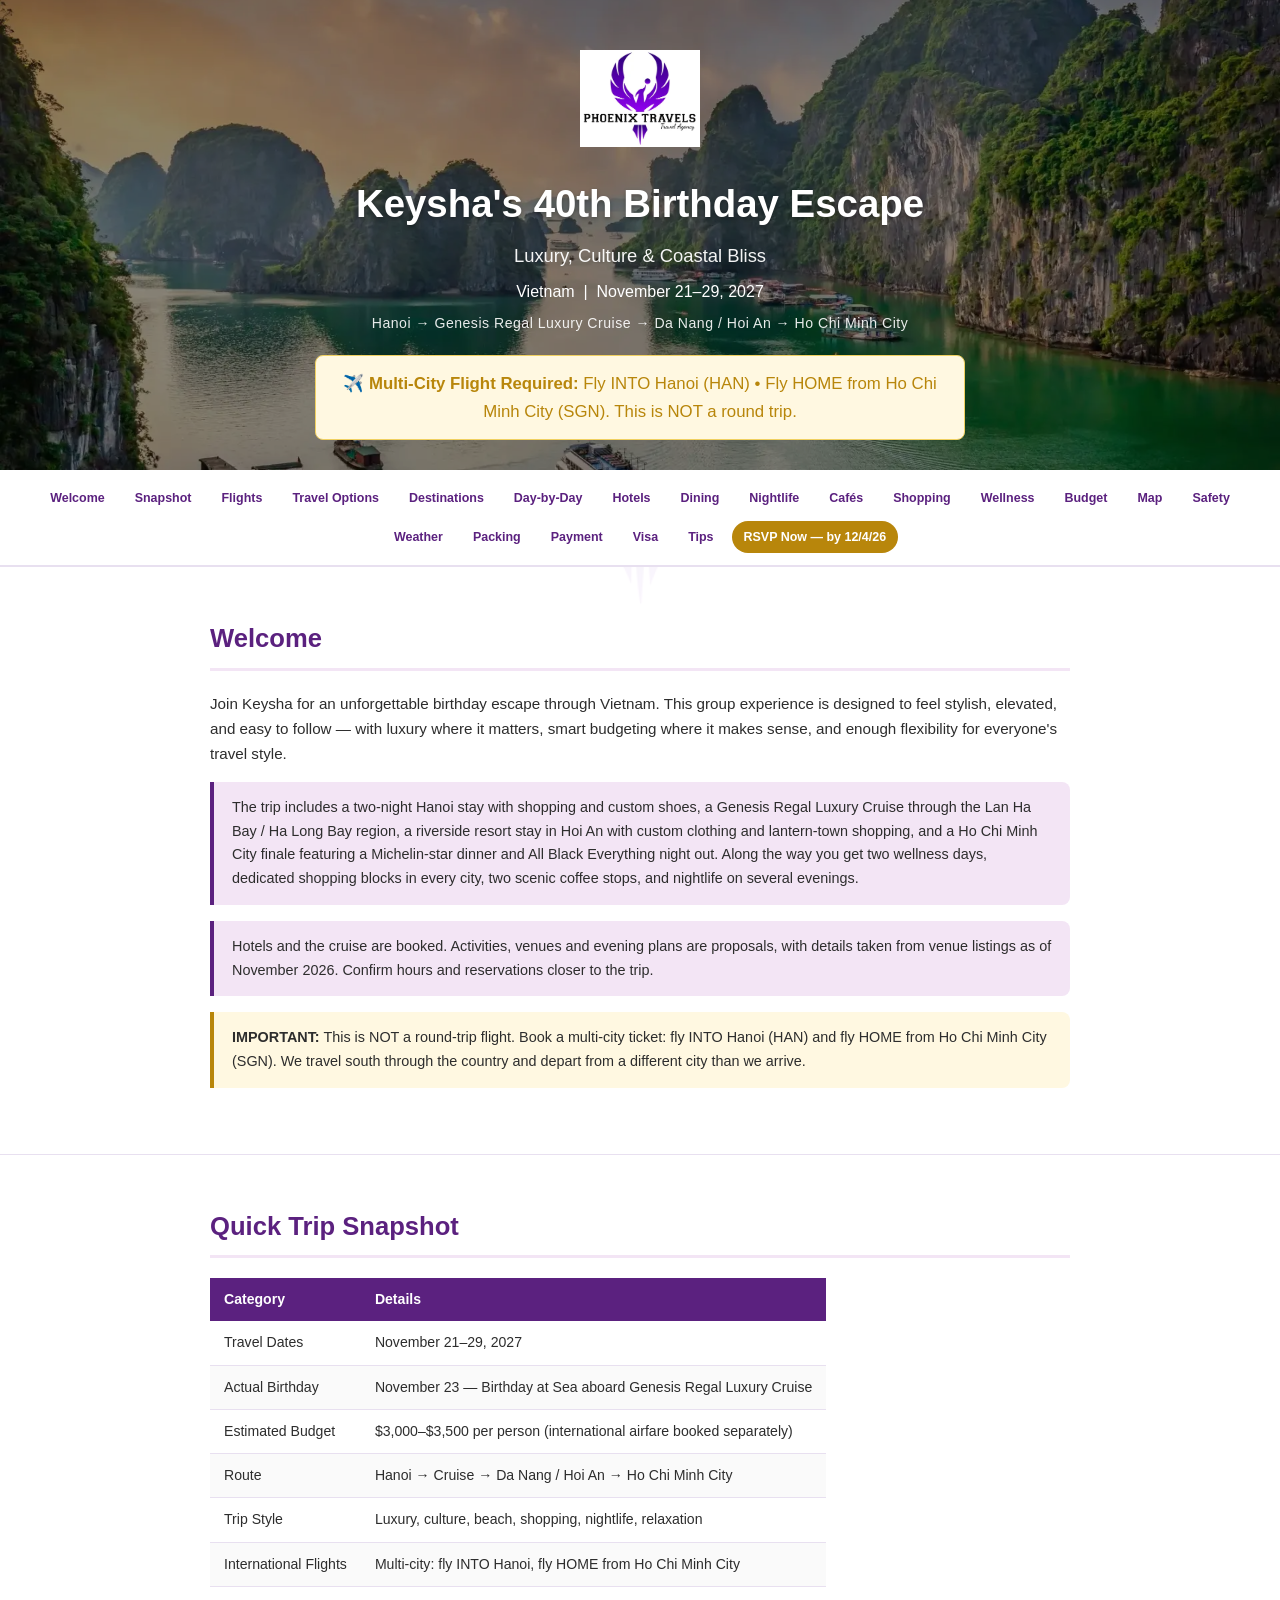
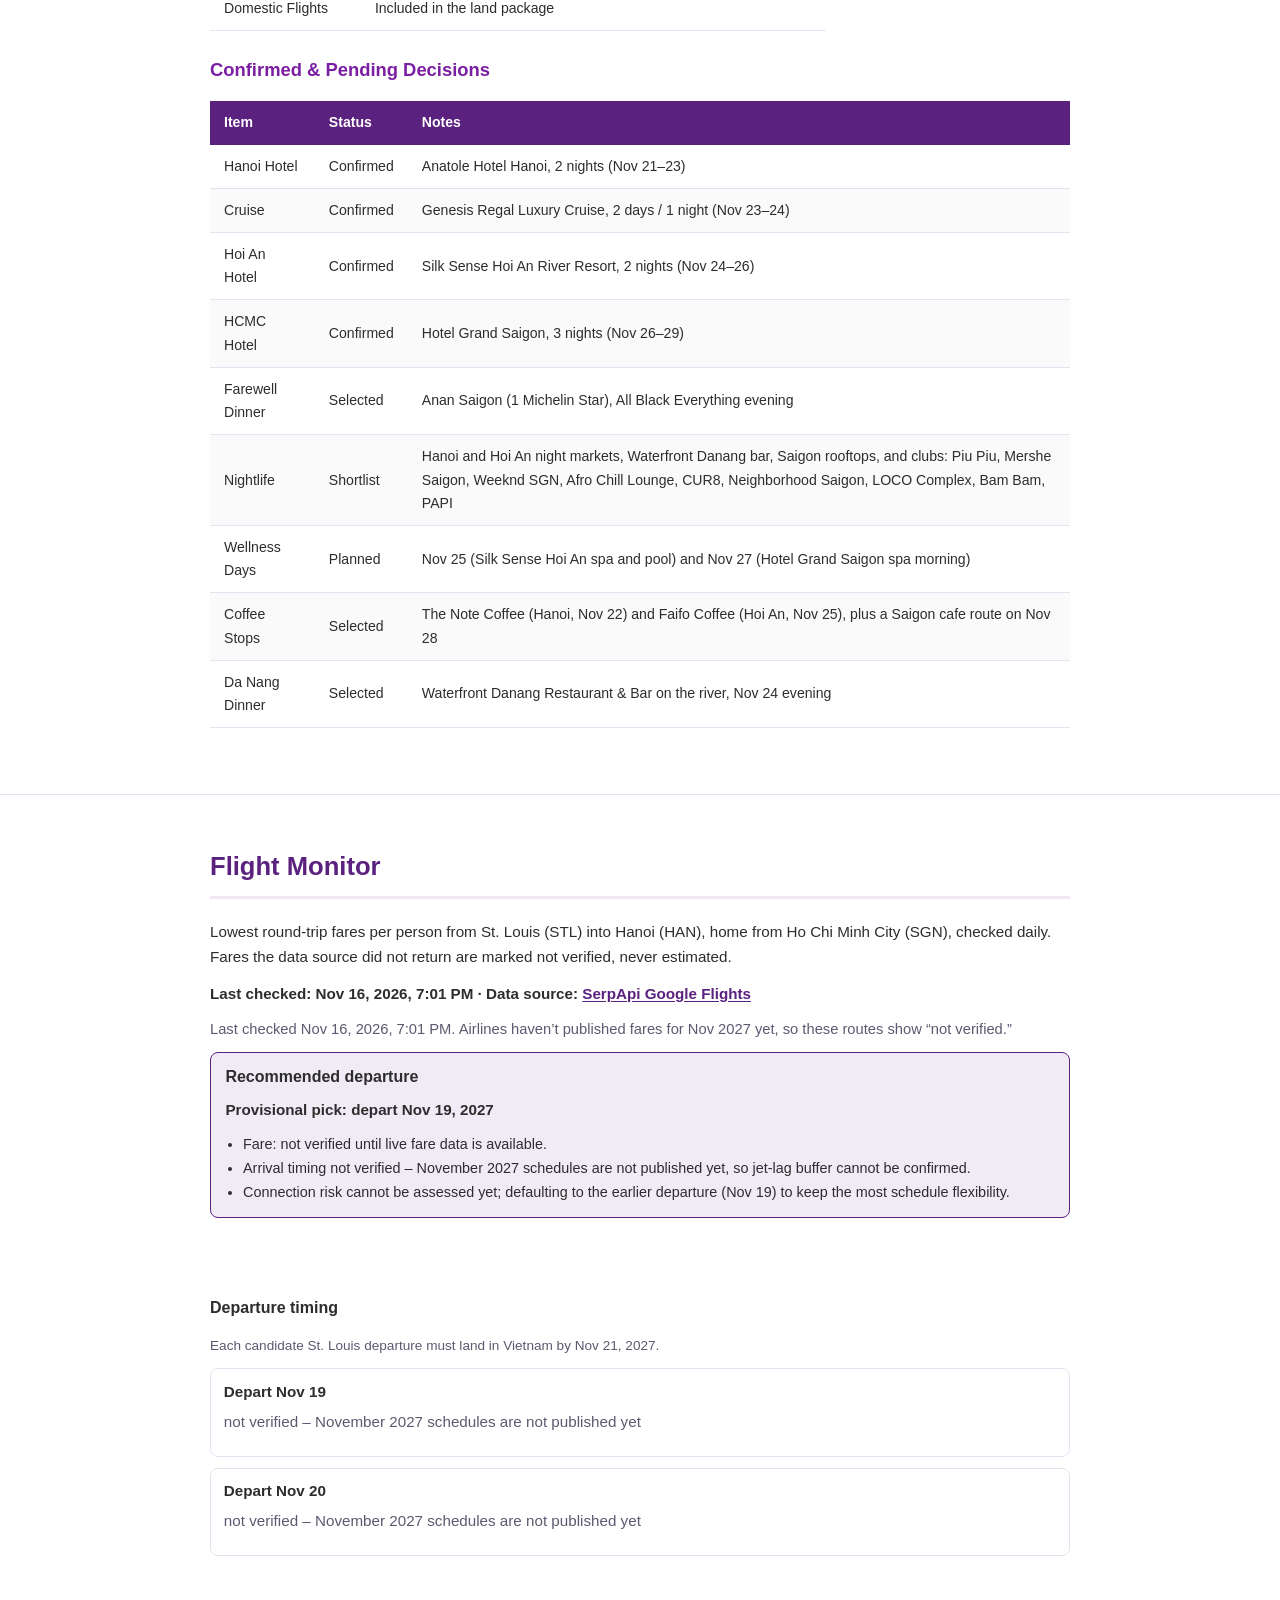
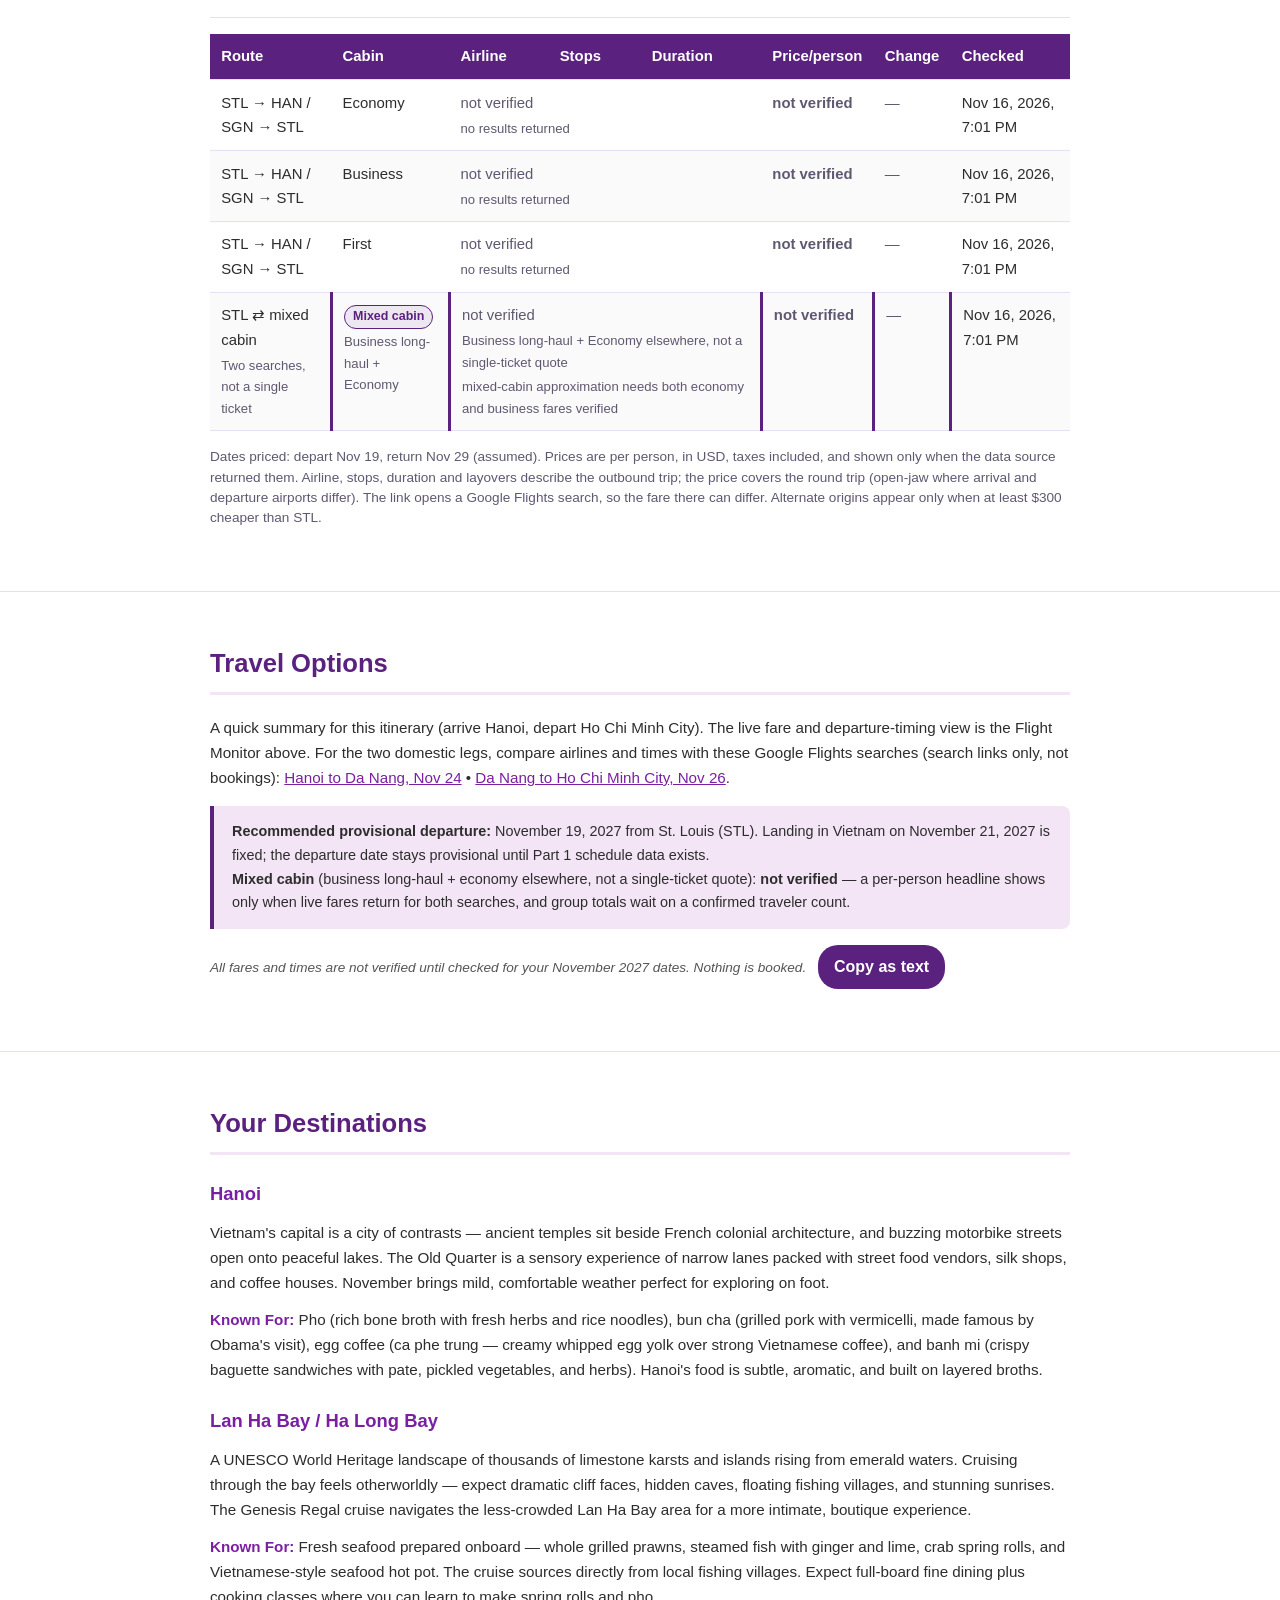
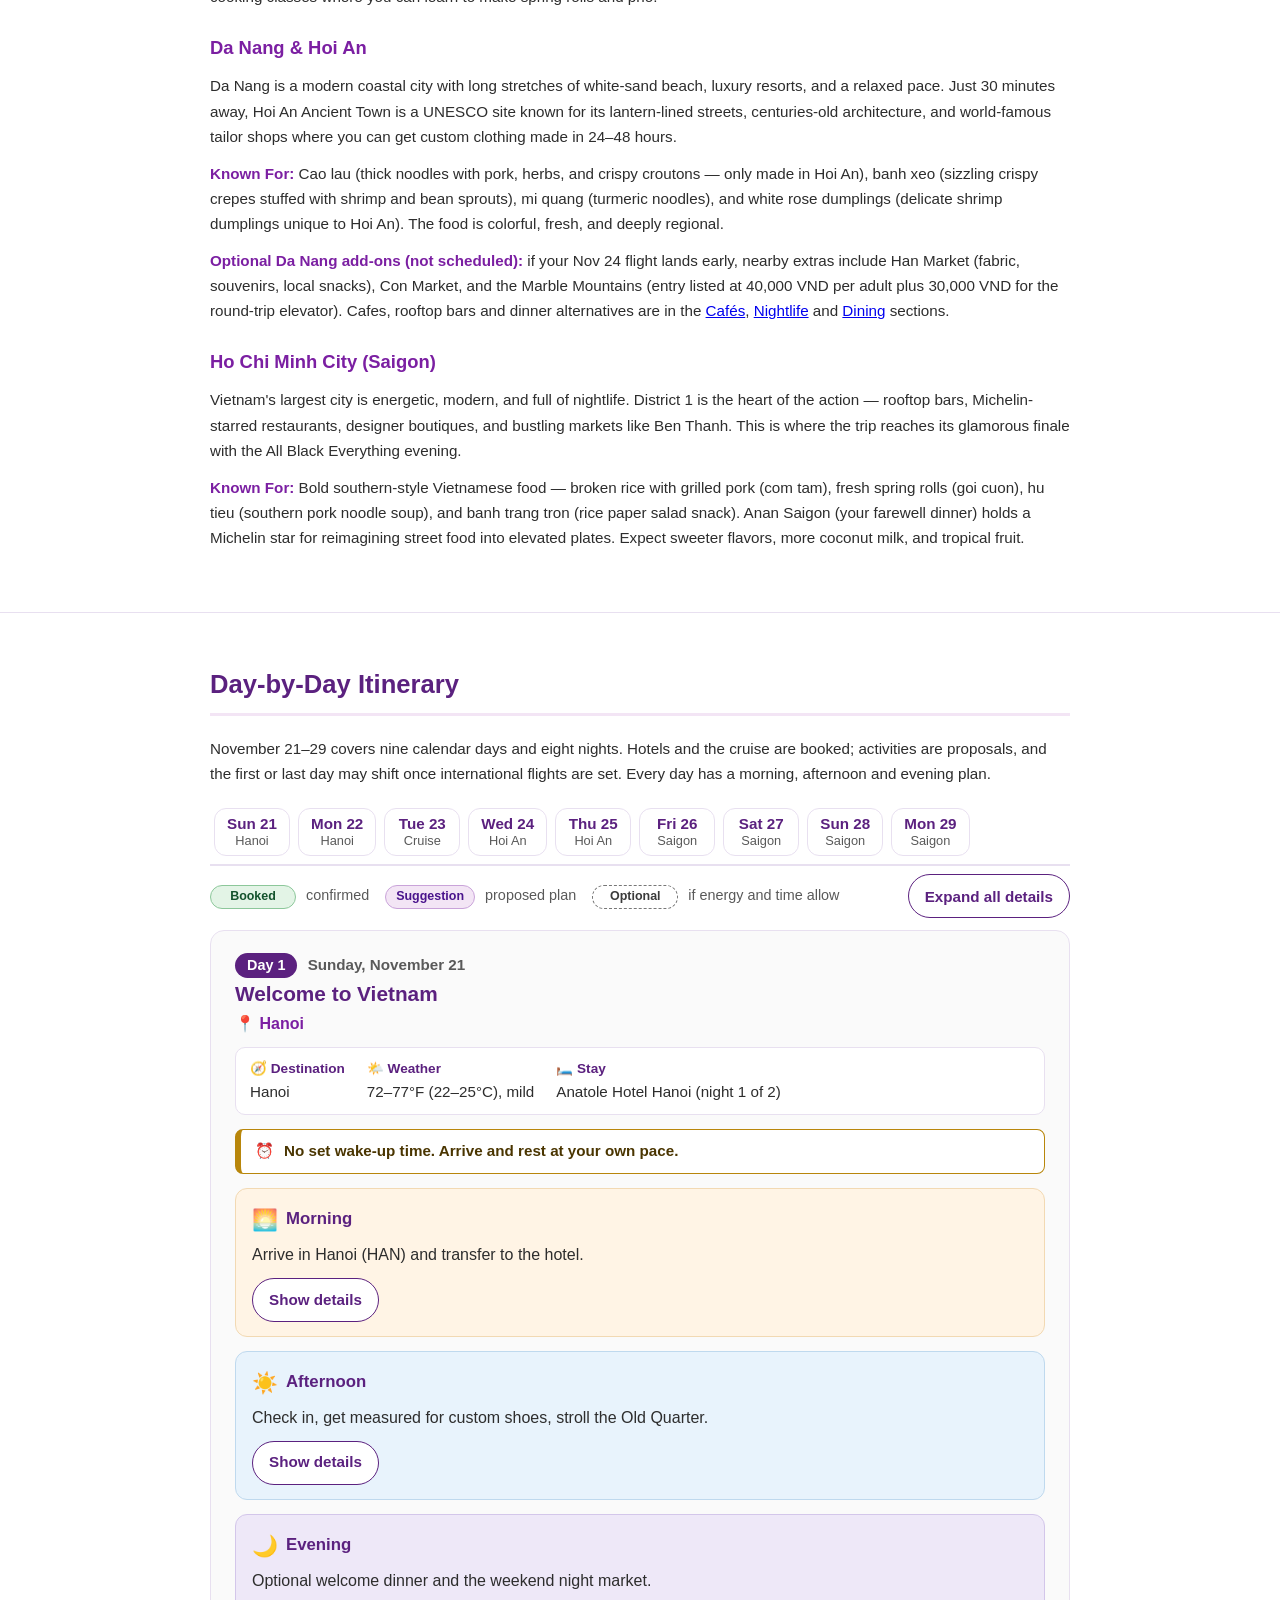
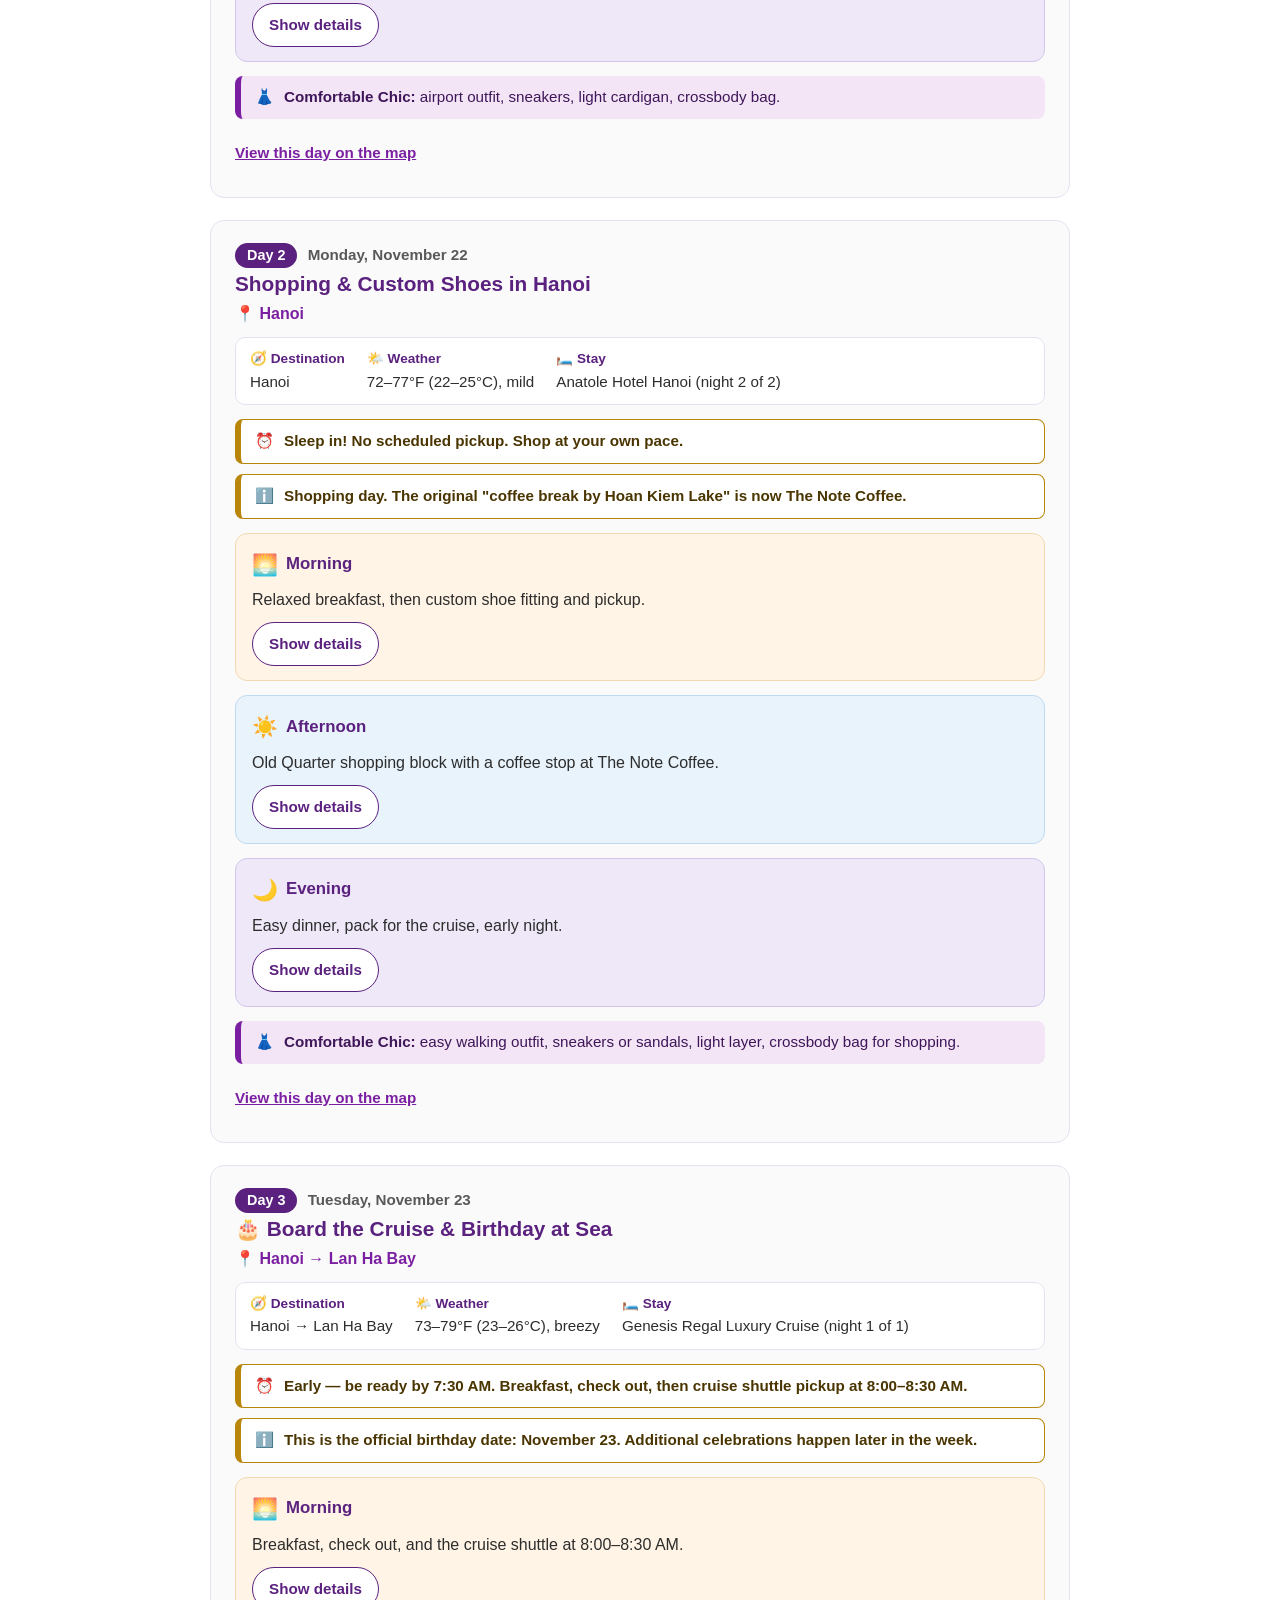
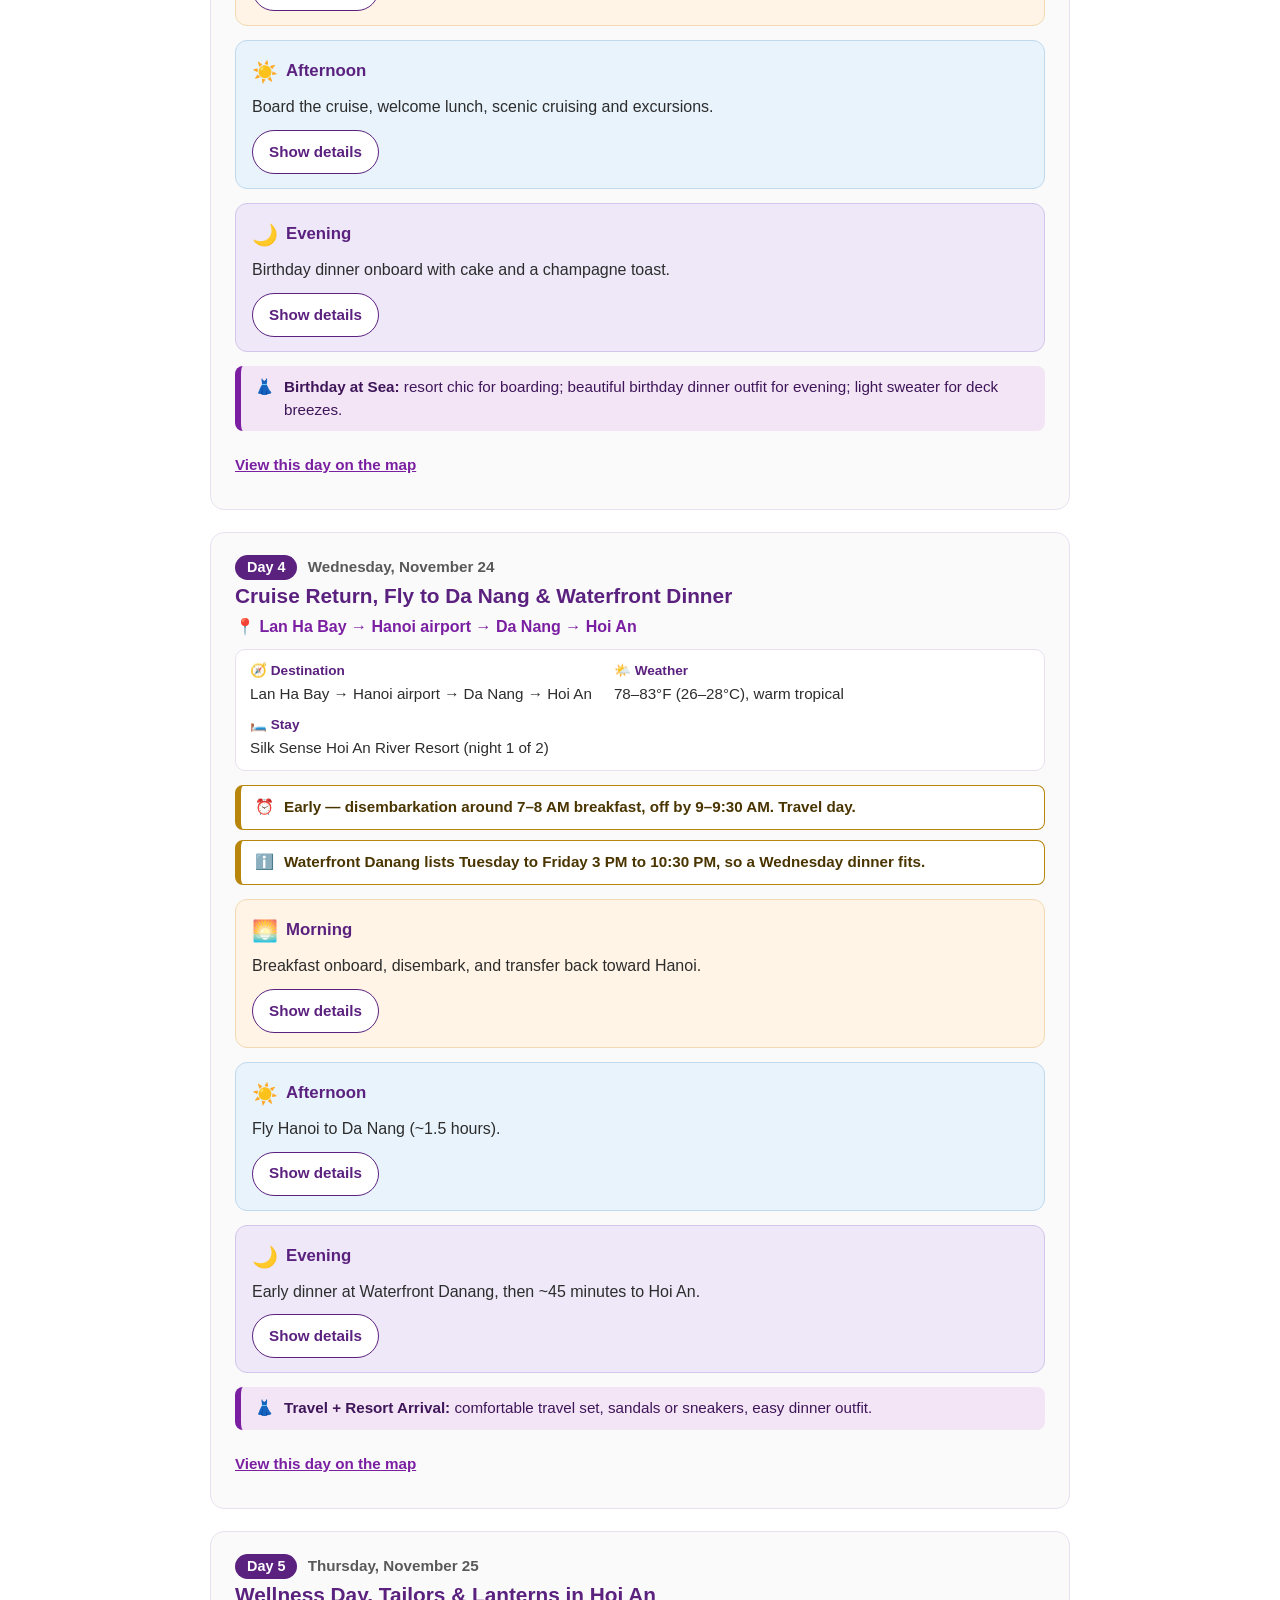
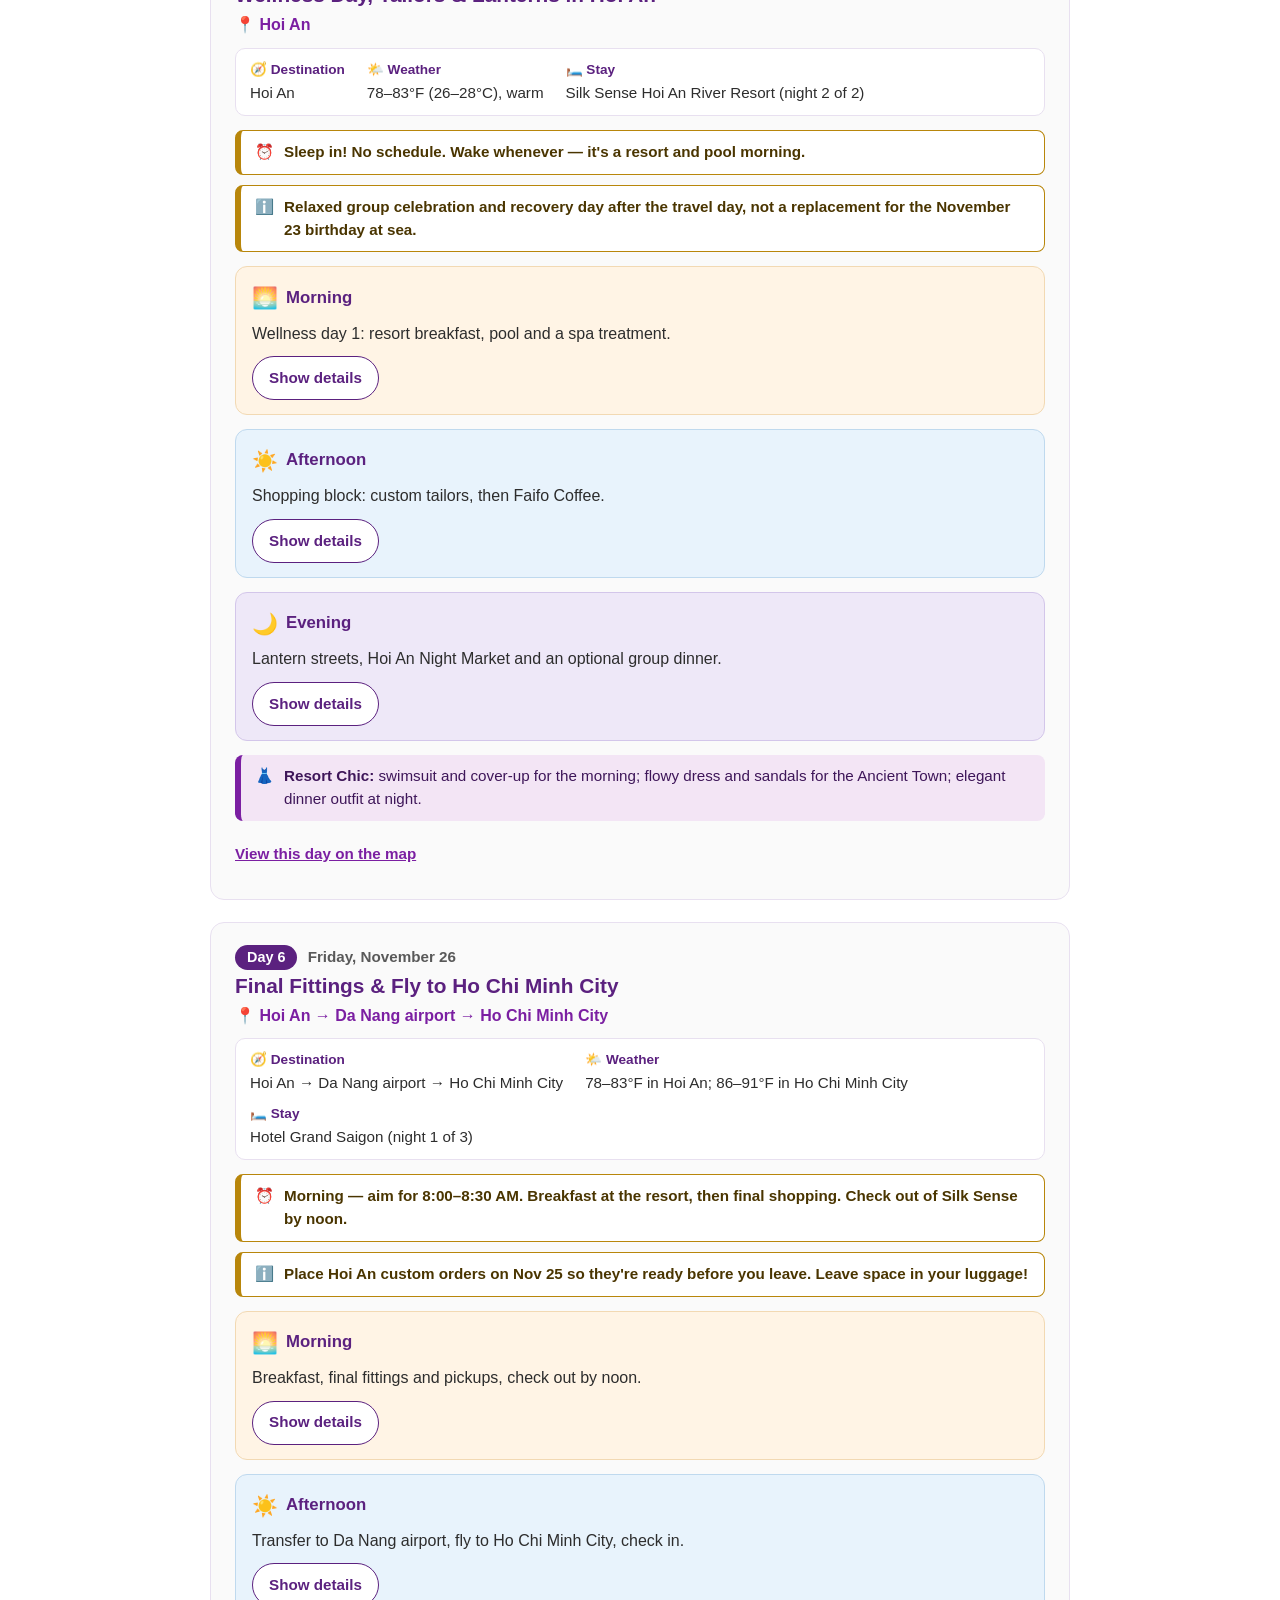
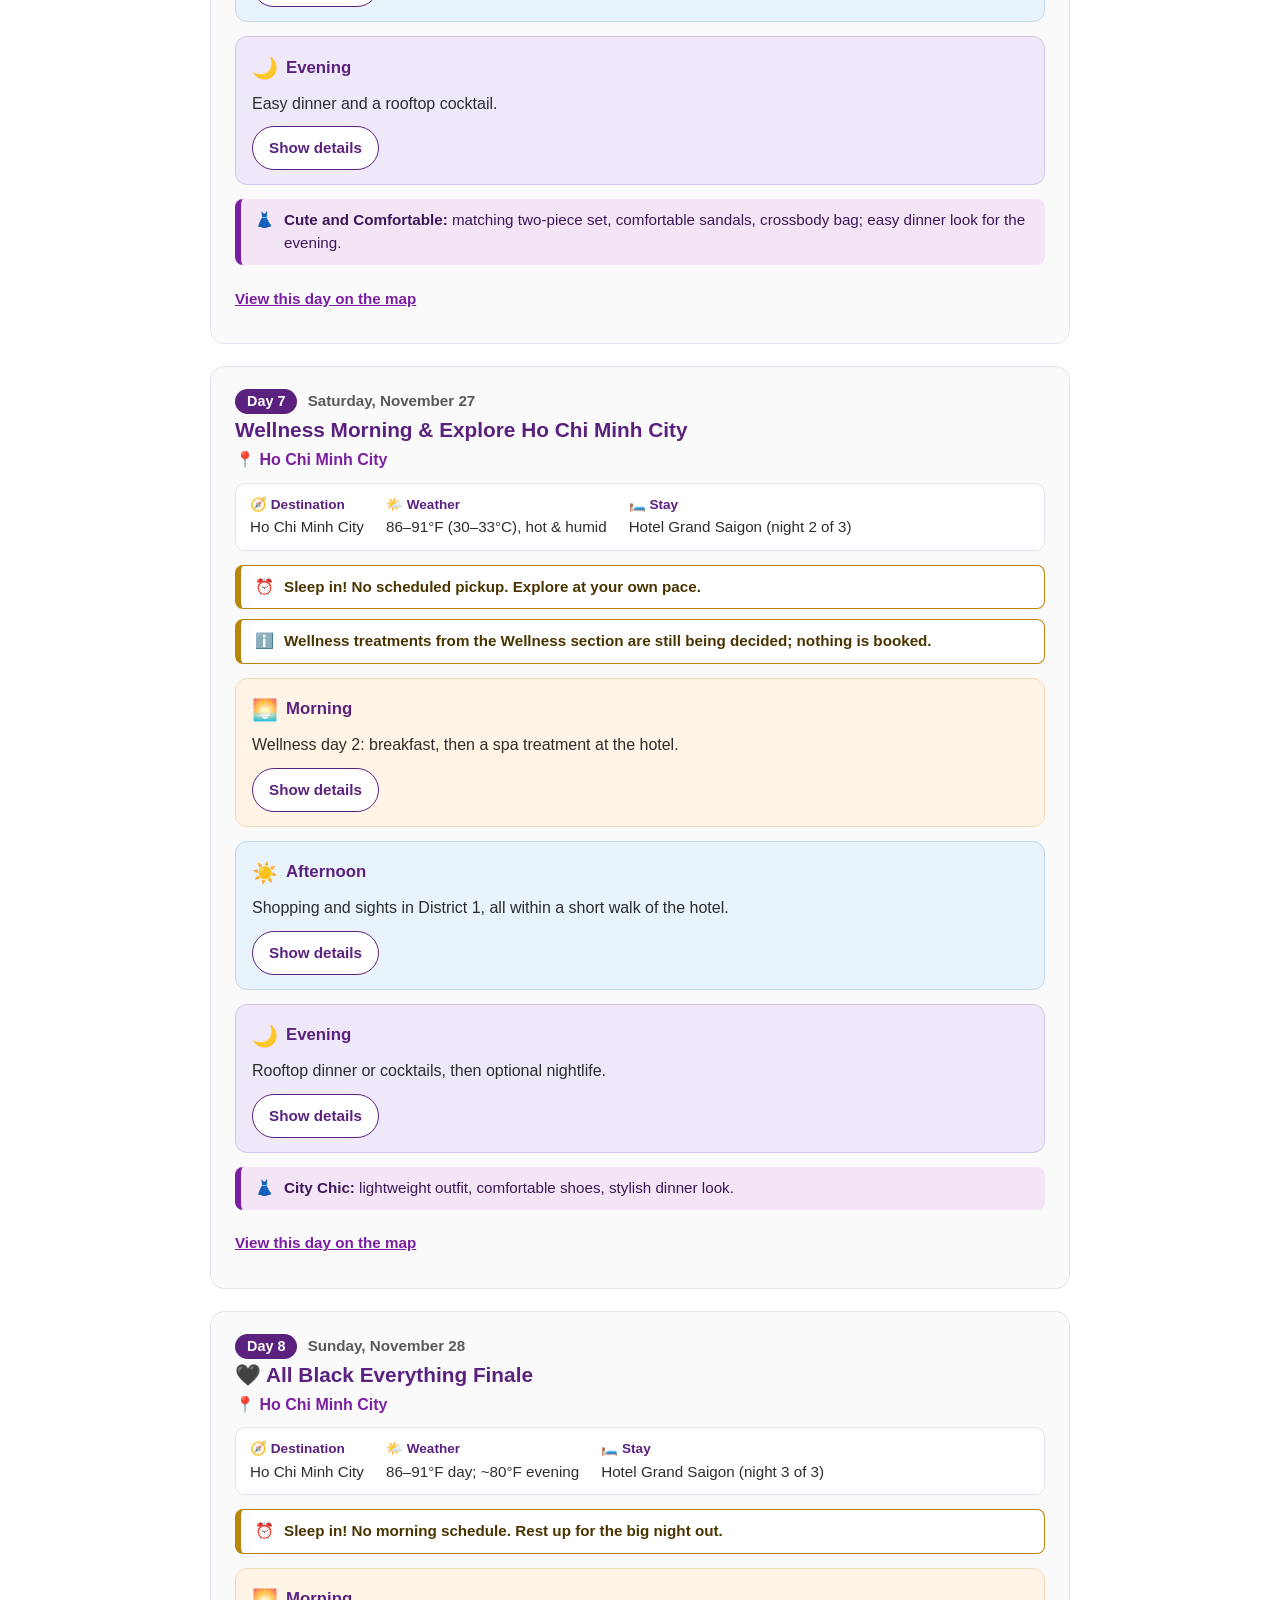
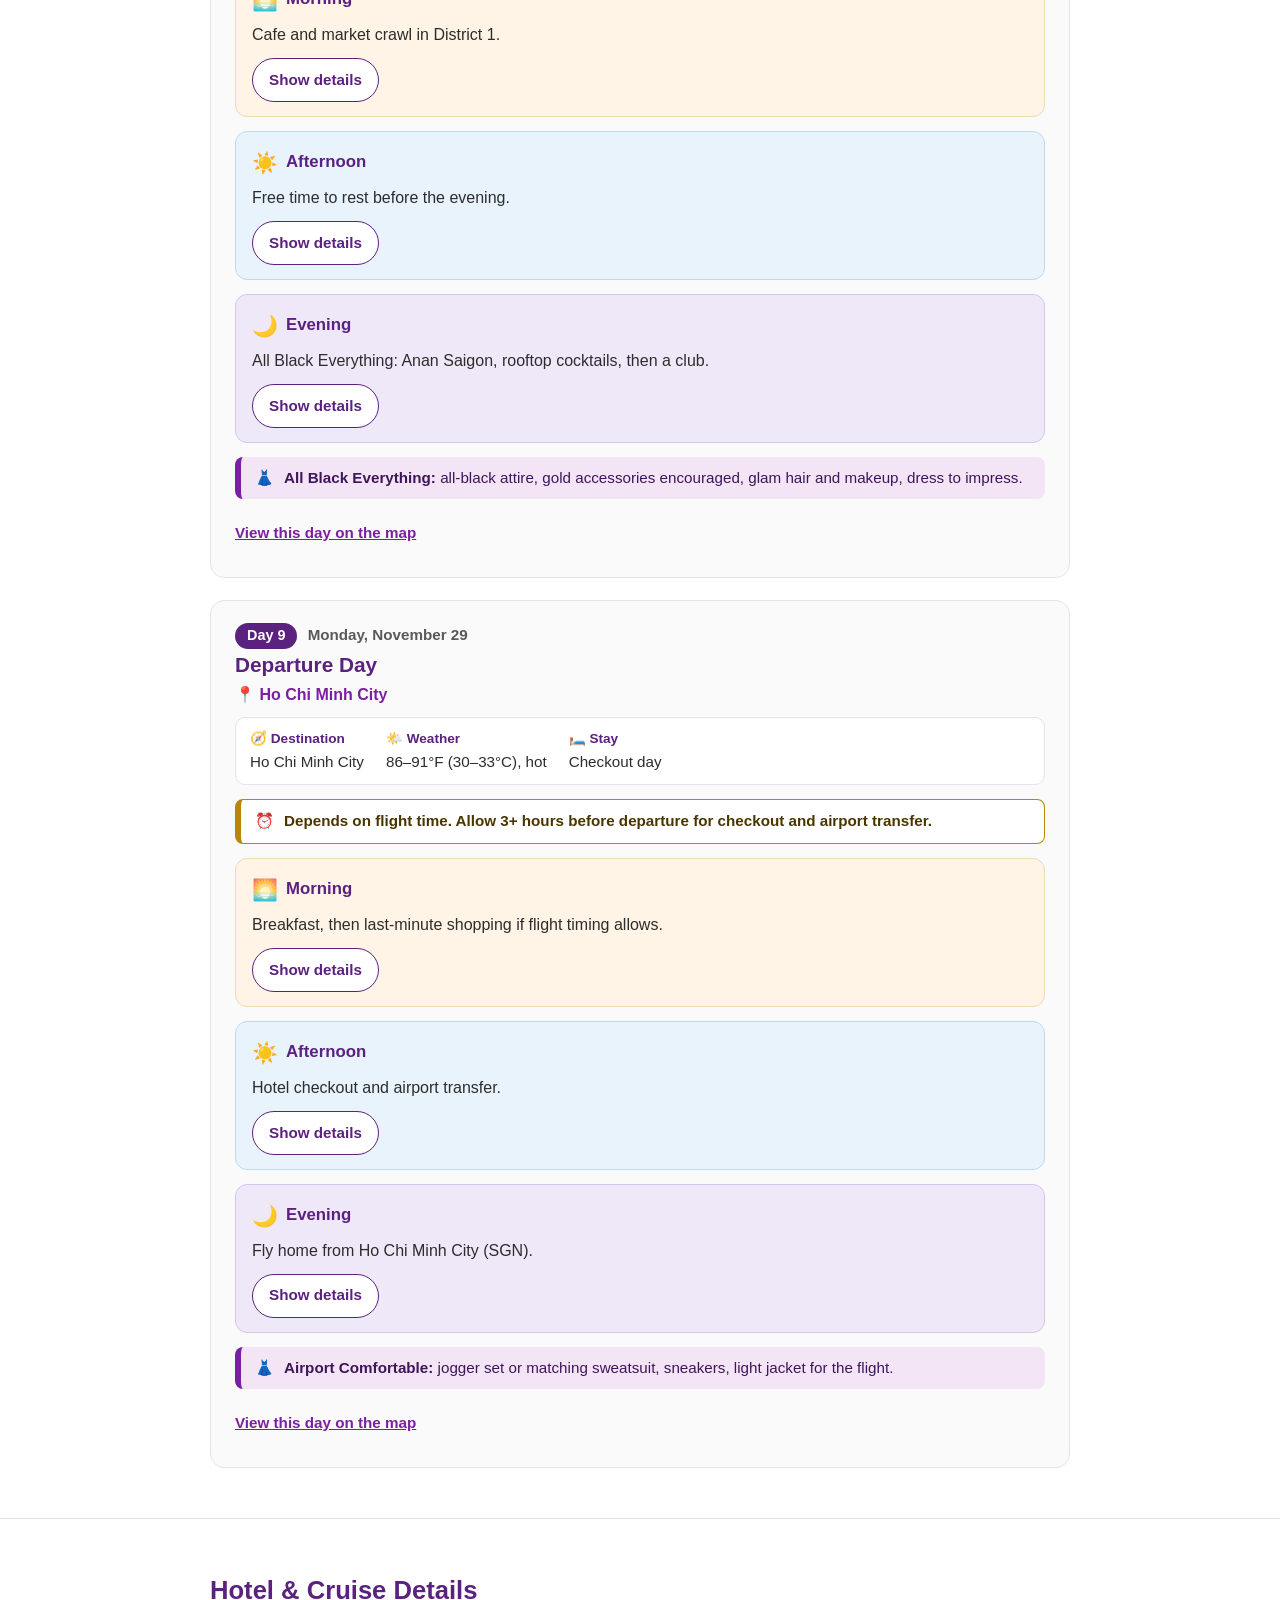
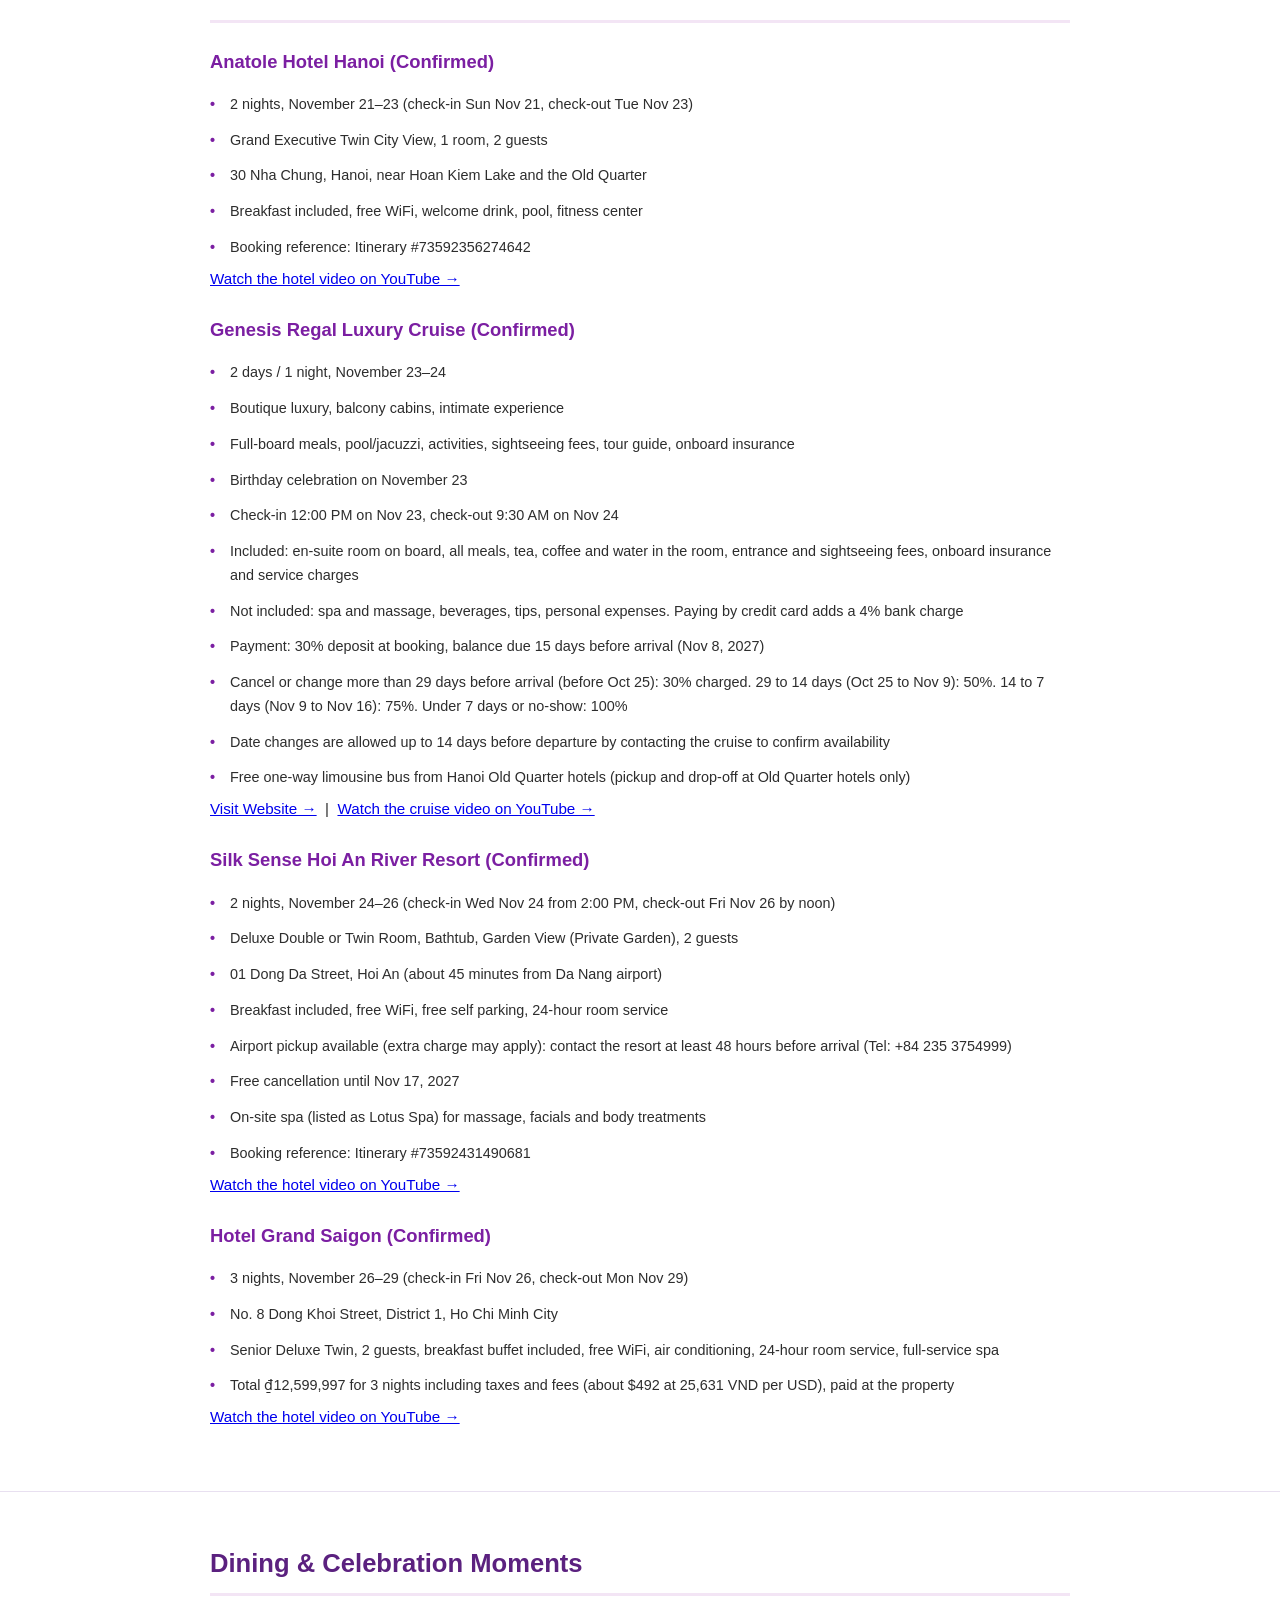
==== commit a2be696e: "Redesign Day-by-Day (vertical cards, day chips, badges), swap in The Note Coffee, add cruise video" ====
--- a/index.html
+++ b/index.html
@@ -37,7 +37,7 @@
             background: url('Phoenix-01-320.webp') center/contain no-repeat;
             opacity: 0.04;
             pointer-events: none;
-            z-index: 0;
+            z-index: -1;
         }
         /* HERO */
         .hero {
@@ -187,54 +187,6 @@
             margin-top: 8px;
             font-style: italic;
         }
-        /* HORIZONTAL DAY SCROLLER (day-by-day itinerary only) */
-        .day-scroller { position: relative; }
-        .day-track {
-            display: flex;
-            gap: 16px;
-            overflow-x: auto;
-            overflow-y: visible;
-            scroll-snap-type: x mandatory;
-            align-items: flex-start;
-            padding: 6px 2px 14px;
-            scrollbar-width: thin;
-            scrollbar-color: var(--medium-purple) transparent;
-            -webkit-mask-image: linear-gradient(to right, transparent 0, #000 22px, #000 calc(100% - 22px), transparent 100%);
-            mask-image: linear-gradient(to right, transparent 0, #000 22px, #000 calc(100% - 22px), transparent 100%);
-        }
-        .day-track::-webkit-scrollbar { height: 8px; }
-        .day-track::-webkit-scrollbar-thumb { background: var(--medium-purple); border-radius: 8px; }
-        .day-track::-webkit-scrollbar-track { background: var(--soft-purple); border-radius: 8px; }
-        .day-track .day-card {
-            scroll-snap-align: start;
-            flex: 0 0 auto;
-            width: clamp(260px, 85vw, 340px);
-            margin: 0;
-            align-self: flex-start;
-        }
-        .day-track .day-card h3,
-        .day-track .day-card li,
-        .day-track .day-note,
-        .day-track .wear { overflow-wrap: anywhere; }
-        .day-track .day-card:focus-visible,
-        .day-track .day-card:focus { outline: 3px solid var(--medium-purple); outline-offset: 2px; }
-        @media (min-width: 760px) { .day-track .day-card { width: 340px; } }
-        .day-scroll-btn {
-            position: absolute; top: 40px; z-index: 3;
-            width: 44px; height: 44px; border-radius: 50%;
-            border: 1px solid var(--border); background: var(--white); color: var(--deep-purple);
-            box-shadow: 0 4px 14px rgba(0,0,0,0.18); cursor: pointer;
-            display: flex; align-items: center; justify-content: center;
-        }
-        .day-scroll-prev { left: -6px; }
-        .day-scroll-next { right: -6px; }
-        .day-scroll-btn:hover { background: var(--soft-purple); }
-        .day-scroll-btn:disabled { opacity: 0.35; cursor: default; }
-        .day-scroll-btn:focus-visible { outline: 3px solid var(--medium-purple); outline-offset: 2px; }
-        .day-scroll-icon { width: 11px; height: 11px; border-top: 2px solid currentColor; border-right: 2px solid currentColor; display: inline-block; }
-        .day-scroll-prev .day-scroll-icon { transform: rotate(-135deg); margin-left: 4px; }
-        .day-scroll-next .day-scroll-icon { transform: rotate(45deg); margin-right: 4px; }
-        @media (prefers-reduced-motion: reduce) { .day-track { scroll-behavior: auto; } }
         /* LISTS */
         ul.clean { list-style: none; padding: 0; }
         ul.clean li { padding: 6px 0 6px 20px; position: relative; font-size: 0.9rem; }
@@ -293,25 +245,11 @@
             #travel-options thead th { background: #fff !important; color: #000 !important; border-bottom: 1px solid #000 !important; }
             #travel-options tbody td { border-bottom: 1px solid #000 !important; }
             #travel-options tbody tr:nth-child(even) { background: #fff !important; }
-            /* Day-cell scroller prints as wrapped rows so every day is on paper. */
-            .day-track {
-                display: flex !important;
-                flex-wrap: wrap !important;
-                overflow: visible !important;
-                scroll-snap-type: none !important;
-                -webkit-mask-image: none !important;
-                mask-image: none !important;
-                gap: 8pt !important;
-            }
-            .day-track .day-card { width: 46% !important; flex: 0 0 46% !important; break-inside: avoid; }
-            .day-scroll-btn { display: none !important; }
         }
     </style>
     <link rel="stylesheet" href="vendor/leaflet/leaflet.css">
     <style>
         /* MERGED ITINERARY additions: day-slot labels, venue cards, map. */
-        .day-card li strong.slot { color: var(--medium-purple); }
-        .day-card li.sub { list-style: circle; margin-left: 18px; }
         .flag { color: var(--bronze); font-weight: 600; font-size: 0.85rem; }
         .small { font-size: 0.82rem; color: #555; }
         .hotel-card .meta { font-size: 0.82rem; color: #555; margin-bottom: 6px; }
@@ -331,7 +269,88 @@
         .map-list li { font-size: 0.88rem; padding: 3px 0; break-inside: avoid; }
         .map-list a, .hotel-card a, .container li a, .container td a { color: var(--medium-purple); }
         @media (max-width: 700px) { .map-list ul { columns: 1; } .map-canvas { height: 380px; } }
+        @media (max-width: 900px) { .hotel-card li, .hotel-card .meta, .map-list li, .flag, .small, .chip { font-size: 1rem; } }
         @media print { .map-canvas, #map .chip-row { display: none !important; } }
+    </style>
+    <style>
+        /* DAY-BY-DAY redesign: vertical cards, sticky day chips, labelled blocks, badges, callouts. */
+        :root { --nav-h: 52px; --ink-muted: #595959; --alert-ink: #4A3500; }
+        #itinerary .day-list { display: flex; flex-direction: column; gap: 22px; margin-top: 8px; }
+        .day-nav {
+            position: sticky; top: var(--nav-h); z-index: 90; display: flex; gap: 8px; overflow-x: auto;
+            padding: 8px 4px; margin: 14px 0 6px; background: rgba(255,255,255,0.97);
+            border-bottom: 2px solid var(--border); scrollbar-width: thin; -webkit-overflow-scrolling: touch;
+        }
+        .day-chip {
+            flex: 0 0 auto; min-width: 76px; min-height: 48px; padding: 4px 12px; display: flex; flex-direction: column;
+            align-items: center; justify-content: center; text-decoration: none; border-radius: 12px;
+            border: 1px solid var(--border); background: var(--white); color: var(--deep-purple); line-height: 1.25;
+        }
+        .day-chip .chip-date { font-weight: 700; font-size: 0.95rem; }
+        .day-chip .chip-city { font-size: 0.8rem; color: var(--ink-muted); }
+        .day-chip:hover { background: var(--soft-purple); }
+        .day-chip.is-active { background: var(--deep-purple); border-color: var(--deep-purple); color: var(--white); }
+        .day-chip.is-active .chip-city { color: #E9D7F5; }
+        .day-chip:focus-visible, .toggle-btn:focus-visible, .map-link:focus-visible, .day-card:focus-visible { outline: 3px solid var(--medium-purple); outline-offset: 2px; }
+        .day-tools { display: flex; flex-wrap: wrap; gap: 12px; align-items: center; justify-content: space-between; margin: 8px 0 12px; }
+        .day-tools .legend { list-style: none; display: flex; flex-wrap: wrap; gap: 6px 16px; padding: 0; font-size: 0.9rem; color: var(--ink-muted); }
+        .day-tools .legend .badge { margin-right: 6px; }
+        .toggle-btn {
+            min-height: 44px; padding: 0 16px; border-radius: 22px; border: 1px solid var(--deep-purple);
+            background: var(--white); color: var(--deep-purple); font: inherit; font-weight: 600; font-size: 0.95rem; cursor: pointer;
+        }
+        .toggle-btn:hover { background: var(--soft-purple); }
+        .day-list .day-card {
+            margin: 0; padding: 22px 24px; background: var(--light-gray); border: 1px solid var(--border); border-radius: 14px;
+            font-size: 1rem; line-height: 1.6; scroll-margin-top: calc(var(--nav-h) + 84px);
+        }
+        .day-head h3 { margin: 2px 0 4px; font-size: 1.3rem; line-height: 1.3; color: var(--deep-purple); }
+        .day-kicker { margin: 0; font-size: 0.95rem; color: var(--ink-muted); font-weight: 600; }
+        .day-num { display: inline-block; background: var(--deep-purple); color: var(--white); border-radius: 999px; padding: 1px 12px; margin-right: 6px; font-size: 0.9rem; }
+        .day-city { margin: 0 0 10px; font-size: 1rem; color: var(--medium-purple); font-weight: 600; }
+        .day-info { display: flex; flex-wrap: wrap; gap: 8px 22px; margin: 4px 0 14px; padding: 10px 14px; background: var(--white); border: 1px solid var(--border); border-radius: 10px; }
+        .day-info div { min-width: 0; }
+        .day-info dt { font-size: 0.85rem; font-weight: 700; color: var(--deep-purple); }
+        .day-info dd { margin: 0; font-size: 0.95rem; }
+        .callout-alert, .callout-tip { display: flex; gap: 10px; align-items: flex-start; margin: 10px 0; padding: 10px 14px; border-radius: 8px; font-size: 0.95rem; line-height: 1.5; }
+        .callout-alert { background: var(--white); border: 1px solid #B8860B; border-left: 6px solid #B8860B; color: var(--alert-ink); font-weight: 600; }
+        .callout-tip { background: var(--soft-purple); color: #3E1659; border-left: 6px solid var(--medium-purple); }
+        .slot { margin: 14px 0; padding: 14px 16px; border-radius: 12px; border: 1px solid var(--border); }
+        .slot-morning { background: #FFF4E5; border-color: #F2D9B3; }
+        .slot-afternoon { background: #E8F3FC; border-color: #BFD9EE; }
+        .slot-evening { background: #EEE8F8; border-color: #D3C6EA; }
+        .slot-head { display: flex; align-items: center; gap: 8px; }
+        .slot-head h4 { margin: 0; font-size: 1.05rem; color: var(--deep-purple); }
+        .slot-icon { font-size: 1.3rem; }
+        .slot-summary { margin: 6px 0 10px; font-size: 1rem; }
+        .slot-details { margin-top: 10px; }
+        .items { list-style: none; padding: 0; margin: 0; display: flex; flex-direction: column; gap: 10px; }
+        .item { display: flex; gap: 10px; align-items: flex-start; font-size: 1rem; margin: 0; }
+        .item-body { min-width: 0; overflow-wrap: anywhere; }
+        .item-note { color: var(--dark); }
+        .item-meta { display: block; font-size: 0.88rem; color: var(--ink-muted); margin-top: 2px; }
+        .badge { flex: 0 0 auto; display: inline-block; min-width: 86px; text-align: center; border-radius: 999px; padding: 1px 10px; font-size: 0.78rem; font-weight: 700; border: 1px solid transparent; line-height: 1.6; }
+        .b-booked { background: #E3F4E6; color: #14532D; border-color: #8CC79A; }
+        .b-suggestion { background: #F3E5F5; color: #4A148C; border-color: #C9A3D9; }
+        .b-optional { background: #FFFFFF; color: #3B3B3B; border: 1px dashed #777; }
+        ul.chips { list-style: none; display: flex; flex-wrap: wrap; gap: 6px; padding: 0; margin: 6px 0 0; }
+        ul.chips li { background: var(--white); border: 1px solid var(--border); border-radius: 999px; padding: 2px 12px; font-size: 0.9rem; }
+        .day-actions { margin: 12px 0 0; }
+        .map-link { display: inline-flex; align-items: center; min-height: 44px; font-weight: 700; color: var(--medium-purple); }
+        .day-list a { color: var(--medium-purple); }
+        @media (max-width: 600px) {
+            .day-list .day-card { padding: 16px 14px; }
+            .item { flex-direction: column; gap: 4px; }
+            .badge { min-width: 0; }
+        }
+        @media print {
+            .day-nav, .day-tools .toggle-btn, .toggle-btn, .map-link, .day-actions { display: none !important; }
+            .slot-details[hidden] { display: block !important; }
+            .day-list { gap: 10pt !important; }
+            .day-list .day-card { break-inside: avoid; page-break-inside: avoid; font-size: 9.5pt; padding: 8pt 10pt !important; background: #fff !important; }
+            .slot, .callout-alert, .callout-tip { background: #fff !important; border: 1px solid #000 !important; color: #000 !important; }
+            .day-head h3 { font-size: 12pt; }
+        }
     </style>
     <link rel="stylesheet" href="flight-monitor/ui/flight-monitor.css">
     <style>
@@ -453,7 +472,7 @@
             <tr><td>Farewell Dinner</td><td>Selected</td><td>Anan Saigon (1 Michelin Star), All Black Everything evening</td></tr>
             <tr><td>Nightlife</td><td>Shortlist</td><td>Hanoi and Hoi An night markets, Waterfront Danang bar, Saigon rooftops, and clubs: Piu Piu, Mershe Saigon, Weeknd SGN, Afro Chill Lounge, CUR8, Neighborhood Saigon, LOCO Complex, Bam Bam, PAPI</td></tr>
             <tr><td>Wellness Days</td><td>Planned</td><td>Nov 25 (Silk Sense Hoi An spa and pool) and Nov 27 (Hotel Grand Saigon spa morning)</td></tr>
-            <tr><td>Coffee Stops</td><td>Selected</td><td>Café Phố Cổ (Hanoi, Nov 22) and Faifo Coffee (Hoi An, Nov 25), plus a Saigon cafe route on Nov 28</td></tr>
+            <tr><td>Coffee Stops</td><td>Selected</td><td>The Note Coffee (Hanoi, Nov 22) and Faifo Coffee (Hoi An, Nov 25), plus a Saigon cafe route on Nov 28</td></tr>
             <tr><td>Da Nang Dinner</td><td>Selected</td><td>Waterfront Danang Restaurant &amp; Bar on the river, Nov 24 evening</td></tr>
         </tbody>
     </table>
@@ -524,163 +543,416 @@
     <h2>Day-by-Day Itinerary</h2>
     <p>November 21–29 covers nine calendar days and eight nights. Hotels and the cruise are booked; activities are proposals, and the first or last day may shift once international flights are set. Every day has a morning, afternoon and evening plan.</p>
 
-    <div class="day-scroller">
-    <button class="day-scroll-btn day-scroll-prev" type="button" aria-label="Scroll to previous day"><span class="day-scroll-icon" aria-hidden="true"></span></button>
-    <button class="day-scroll-btn day-scroll-next" type="button" aria-label="Scroll to next day"><span class="day-scroll-icon" aria-hidden="true"></span></button>
-    <div class="day-track" id="dayTrack">
-
-    <div class="day-card" id="day-2027-11-21" tabindex="0">
-        <h3>Day 1 — Sunday, November 21: Welcome to Vietnam</h3>
-        <div class="day-meta">
-            <span><strong>Destination:</strong> Hanoi</span>
-            <span><strong>Weather:</strong> 72–77°F (22–25°C), mild</span>
-            <span><strong>Stay:</strong> Anatole Hotel Hanoi (night 1 of 2)</span>
-        </div>
-        <div class="wakeup">⏰ No set wake-up time. Arrive and rest at your own pace.</div>
-        <ul>
-            <li><strong class="slot">Morning:</strong> Arrive in Hanoi (HAN); arrival time depends on the final international flight schedule. Pre-booked private car or Grab to the hotel.</li>
-            <li><strong class="slot">Afternoon:</strong> Check into Anatole Hotel Hanoi (30 Nha Chung, near Hoan Kiem Lake). Get measured for custom shoes in the Old Quarter so they are ready before the cruise. If arrival time allows, stroll the Old Quarter for egg coffee, Vietnamese coffee, silk and souvenirs.</li>
-            <li><strong class="slot">Evening:</strong> Optional welcome dinner for whoever arrives in time. Nightlife option: the Hanoi Weekend Night Market along Hang Dao toward Dong Xuan Market (Fri–Sun evenings, about 6 PM to midnight; Nov 21 is a Sunday). Rest up for a full shopping day tomorrow.</li>
-        </ul>
-        <div class="wear">👗 Comfortable Chic: airport outfit, sneakers, light cardigan, crossbody bag.</div>
+    <nav class="day-nav" id="dayNav" aria-label="Jump to a day"><a class="day-chip" href="#day-2027-11-21" data-day="21"><span class="chip-date">Sun 21</span><span class="chip-city">Hanoi</span></a><a class="day-chip" href="#day-2027-11-22" data-day="22"><span class="chip-date">Mon 22</span><span class="chip-city">Hanoi</span></a><a class="day-chip" href="#day-2027-11-23" data-day="23"><span class="chip-date">Tue 23</span><span class="chip-city">Cruise</span></a><a class="day-chip" href="#day-2027-11-24" data-day="24"><span class="chip-date">Wed 24</span><span class="chip-city">Hoi An</span></a><a class="day-chip" href="#day-2027-11-25" data-day="25"><span class="chip-date">Thu 25</span><span class="chip-city">Hoi An</span></a><a class="day-chip" href="#day-2027-11-26" data-day="26"><span class="chip-date">Fri 26</span><span class="chip-city">Saigon</span></a><a class="day-chip" href="#day-2027-11-27" data-day="27"><span class="chip-date">Sat 27</span><span class="chip-city">Saigon</span></a><a class="day-chip" href="#day-2027-11-28" data-day="28"><span class="chip-date">Sun 28</span><span class="chip-city">Saigon</span></a><a class="day-chip" href="#day-2027-11-29" data-day="29"><span class="chip-date">Mon 29</span><span class="chip-city">Saigon</span></a></nav>
+    <div class="day-tools">
+        <ul class="legend" aria-label="Badge key"><li><span class="badge b-booked">Booked</span> confirmed</li><li><span class="badge b-suggestion">Suggestion</span> proposed plan</li><li><span class="badge b-optional">Optional</span> if energy and time allow</li></ul>
+        <button type="button" class="toggle-btn" id="expandAll" aria-pressed="false">Expand all details</button>
     </div>
-
-    <div class="day-card" id="day-2027-11-22" tabindex="0">
-        <h3>Day 2 — Monday, November 22: Shopping &amp; Custom Shoes in Hanoi</h3>
-        <div class="day-meta">
-            <span><strong>Destination:</strong> Hanoi</span>
-            <span><strong>Weather:</strong> 72–77°F (22–25°C), mild</span>
-            <span><strong>Stay:</strong> Anatole Hotel Hanoi (night 2 of 2)</span>
-        </div>
-        <div class="wakeup">⏰ Sleep in! No scheduled pickup. Shop at your own pace.</div>
-        <ul>
-            <li><strong class="slot">Morning:</strong> Relaxed breakfast at the hotel (included), then custom shoe fitting and pickup (order on Nov 21 if possible so there is time for adjustments).</li>
-            <li><strong class="slot">Afternoon:</strong> Shopping block in the Old Quarter: Hang Dau (shoe street), Hang Gai (silk street) and local boutiques for Vietnamese coffee, silk, lacquerware and souvenirs. Coffee break at <strong>Café Phố Cổ</strong> (11 Hang Gai), a hidden rooftop cafe with views over Hoan Kiem Lake, reached through a silk shop on the street.</li>
-            <li><strong class="slot">Evening:</strong> Easy dinner in Hanoi, pick up any remaining orders, and pack an overnight bag for the cruise. Keep the night low-key: the cruise shuttle leaves around 8 AM.</li>
-        </ul>
-        <div class="wear">👗 Comfortable Chic: easy walking outfit, sneakers or sandals, light layer, crossbody bag for shopping.</div>
-        <div class="day-note">Shopping day. The original "coffee break by Hoan Kiem Lake" is now Café Phố Cổ.</div>
-    </div>
-
-    <div class="day-card" id="day-2027-11-23" tabindex="0">
-        <h3>Day 3 — Tuesday, November 23: 🎂 Board the Cruise &amp; Birthday at Sea</h3>
-        <div class="day-meta">
-            <span><strong>Destination:</strong> Hanoi → Lan Ha Bay</span>
-            <span><strong>Weather:</strong> 73–79°F (23–26°C), breezy</span>
-            <span><strong>Stay:</strong> Genesis Regal Luxury Cruise (night 1 of 1)</span>
-        </div>
-        <div class="wakeup">⏰ Early — be ready by 7:30 AM. Breakfast, check out, then cruise shuttle pickup at 8:00–8:30 AM.</div>
-        <ul>
-            <li><strong class="slot">Morning:</strong> Breakfast at the hotel (included), check out of Anatole Hotel Hanoi, then the Genesis Regal transfer / shuttle pickup from Hanoi (approximately 8:00–8:30 AM, ~2.5–3 hour drive to the pier).</li>
-            <li><strong class="slot">Afternoon:</strong> Board the cruise and celebrate Keysha's actual birthday onboard. Welcome lunch, scenic cruising through Lan Ha Bay / Ha Long Bay, sundeck time, kayaking or a cave excursion, and golden-hour birthday photos on the sundeck.</li>
-            <li><strong class="slot">Evening:</strong> Birthday dinner onboard with cake, decorations and a champagne toast or group birthday moment (request these from Genesis Regal in advance).</li>
-        </ul>
-        <div class="wear">👗 Birthday at Sea: resort chic for boarding; beautiful birthday dinner outfit for evening; light sweater for deck breezes.</div>
-        <div class="day-note">This is the official birthday date: November 23. Additional celebrations happen later in the week.</div>
-    </div>
-
-    <div class="day-card" id="day-2027-11-24" tabindex="0">
-        <h3>Day 4 — Wednesday, November 24: Cruise Return, Fly to Da Nang &amp; Waterfront Dinner</h3>
-        <div class="day-meta">
-            <span><strong>Destination:</strong> Lan Ha Bay → Hanoi airport → Da Nang → Hoi An</span>
-            <span><strong>Weather:</strong> 78–83°F (26–28°C), warm tropical</span>
-            <span><strong>Stay:</strong> Silk Sense Hoi An River Resort (night 1 of 2)</span>
-        </div>
-        <div class="wakeup">⏰ Early — disembarkation around 7–8 AM breakfast, off by 9–9:30 AM. Travel day.</div>
-        <ul>
-            <li><strong class="slot">Morning:</strong> Breakfast / brunch onboard, disembark Genesis Regal Luxury Cruise, and transfer back toward Hanoi / the airport area.</li>
-            <li><strong class="slot">Afternoon:</strong> Fly Hanoi to Da Nang (~1.5 hour flight). Book a private car for the rest of the day, with luggage in the car.</li>
-            <li><strong class="slot">Evening:</strong> Early dinner at <strong>Waterfront Danang Restaurant &amp; Bar</strong> (150–152 Bach Dang, on the Han River): upstairs restaurant, downstairs bar, relaxed riverside setting. Then the ~45 minute transfer to Silk Sense Hoi An River Resort (check-in from 2:00 PM; book the resort pickup at least 48 hours ahead, extra charge may apply).</li>
-            <li class="sub"><strong class="slot">Fallback:</strong> If the flight lands late, skip Waterfront and have an easy dinner near the resort. The lantern-lit Ancient Town stroll moves to tomorrow evening.</li>
-        </ul>
-        <div class="wear">👗 Travel + Resort Arrival: comfortable travel set, sandals or sneakers, easy dinner outfit.</div>
-        <div class="day-note">Waterfront Danang lists Tuesday to Friday 3 PM to 10:30 PM, so a Wednesday dinner fits.</div>
-    </div>
-
-    <div class="day-card" id="day-2027-11-25" tabindex="0">
-        <h3>Day 5 — Thursday, November 25: Wellness Day, Tailors &amp; Lanterns in Hoi An</h3>
-        <div class="day-meta">
-            <span><strong>Destination:</strong> Hoi An</span>
-            <span><strong>Weather:</strong> 78–83°F (26–28°C), warm</span>
-            <span><strong>Stay:</strong> Silk Sense Hoi An River Resort (night 2 of 2)</span>
-        </div>
-        <div class="wakeup">⏰ Sleep in! No schedule. Wake whenever — it's a resort and pool morning.</div>
-        <ul>
-            <li><strong class="slot">Morning:</strong> <strong>Wellness day 1:</strong> relaxing breakfast at the resort (included), pool time, then a massage or facial at the resort spa (listed as Lotus Spa; book through the resort).</li>
-            <li><strong class="slot">Afternoon:</strong> Shopping block in Hoi An Ancient Town: place custom clothing and leather orders so there is time for fittings. Well-known tailors include A Dong Silk (62 Tran Hung Dao and 40 Le Loi), Bebe Tailor and Yaly Couture; ask each for a firm ready time before your Nov 26 departure. Coffee stop at <strong>Faifo Coffee</strong> (130 Tran Phu), a rooftop cafe above the yellow heritage rooftops.</li>
-            <li><strong class="slot">Evening:</strong> Birthday photos in the lantern streets, a stroll through the Hoi An Night Market on Nguyen Hoang Street (nightly, roughly 5 to 11 PM), and an optional group birthday dinner in Hoi An.</li>
-        </ul>
-        <div class="wear">👗 Resort Chic: swimsuit and cover-up for the morning; flowy dress and sandals for the Ancient Town; elegant dinner outfit at night.</div>
-        <div class="day-note">Relaxed group celebration and recovery day after the travel day, not a replacement for the November 23 birthday at sea.</div>
-    </div>
-
-    <div class="day-card" id="day-2027-11-26" tabindex="0">
-        <h3>Day 6 — Friday, November 26: Final Fittings &amp; Fly to Ho Chi Minh City</h3>
-        <div class="day-meta">
-            <span><strong>Destination:</strong> Hoi An → Da Nang airport → Ho Chi Minh City</span>
-            <span><strong>Weather:</strong> 78–83°F in Hoi An; 86–91°F in Ho Chi Minh City</span>
-            <span><strong>Stay:</strong> Hotel Grand Saigon (night 1 of 3)</span>
-        </div>
-        <div class="wakeup">⏰ Morning — aim for 8:00–8:30 AM. Breakfast at the resort, then final shopping. Check out of Silk Sense by noon.</div>
-        <ul>
-            <li><strong class="slot">Morning:</strong> Breakfast at the resort (included), final fittings and pickups for custom clothing and leather goods, last-minute shopping and photos in the lantern streets. Check out of Silk Sense Hoi An River Resort by noon.</li>
-            <li><strong class="slot">Afternoon:</strong> Transfer to Da Nang airport (~45 min from Hoi An) and fly Da Nang to Ho Chi Minh City (~1.5 hour flight). Check into Hotel Grand Saigon, No. 8 Dong Khoi Street (~20–30 min from the airport to District 1).</li>
-            <li><strong class="slot">Evening:</strong> Easy dinner and a rooftop cocktail at Saigon Saigon Rooftop Bar (Caravelle, near the Opera House). Late-night option if energy allows: CUR8 Saigon's Friday hip-hop night (about 10 PM).</li>
-        </ul>
-        <div class="wear">👗 Cute and Comfortable: matching two-piece set, comfortable sandals, crossbody bag; easy dinner look for the evening.</div>
-        <div class="day-note">Place Hoi An custom orders on Nov 25 so they're ready before you leave. Leave space in your luggage!</div>
-    </div>
-
-    <div class="day-card" id="day-2027-11-27" tabindex="0">
-        <h3>Day 7 — Saturday, November 27: Wellness Morning &amp; Explore Ho Chi Minh City</h3>
-        <div class="day-meta">
-            <span><strong>Destination:</strong> Ho Chi Minh City</span>
-            <span><strong>Weather:</strong> 86–91°F (30–33°C), hot &amp; humid</span>
-            <span><strong>Stay:</strong> Hotel Grand Saigon (night 2 of 3)</span>
-        </div>
-        <div class="wakeup">⏰ Sleep in! No scheduled pickup. Explore at your own pace.</div>
-        <ul>
-            <li><strong class="slot">Morning:</strong> <strong>Wellness day 2:</strong> breakfast at the hotel, then a massage, facial or sauna session at the Hotel Grand Saigon spa (on site). If you decide on a medical or dental option from the <a href="#wellness">Wellness section</a>, it takes this slot instead.</li>
-            <li><strong class="slot">Afternoon:</strong> Shopping and sights in District 1: Dong Khoi Street boutiques, Saigon Opera House and the Central Post Office area, plus Saigon Centre and Takashimaya (65 Le Loi) for fashion, beauty and a food hall. All within a short walk of the hotel.</li>
-            <li><strong class="slot">Evening:</strong> Rooftop dinner or cocktails (Social Club Rooftop Bar at Hotel des Arts, or Saigon Saigon). Nightlife option: Saturday night at CUR8 Saigon (house night) or Neighborhood Saigon, both near Ben Thanh Market.</li>
-        </ul>
-        <div class="wear">👗 City Chic: lightweight outfit, comfortable shoes, stylish dinner look.</div>
-        <div class="day-note">Wellness treatments from the Wellness section are still being decided; nothing is booked.</div>
-    </div>
-
-    <div class="day-card" id="day-2027-11-28" tabindex="0">
-        <h3>Day 8 — Sunday, November 28: 🖤 All Black Everything Finale</h3>
-        <div class="day-meta">
-            <span><strong>Destination:</strong> Ho Chi Minh City</span>
-            <span><strong>Weather:</strong> 86–91°F day; ~80°F evening</span>
-            <span><strong>Stay:</strong> Hotel Grand Saigon (night 3 of 3)</span>
-        </div>
-        <div class="wakeup">⏰ Sleep in! No morning schedule. Rest up for the big night out.</div>
-        <ul>
-            <li><strong class="slot">Morning:</strong> Cafe and market crawl in District 1: The Cafe Apartment at 42 Nguyen Hue (cafes and boutiques), specialty coffee at The Workshop Coffee, then Ben Thanh Market and nearby boutiques. Coconut coffee at Cong Ca Phe (93 Yersin) is an easy stop on the way back.</li>
-            <li><strong class="slot">Afternoon:</strong> Free time to rest before the evening: pool, spa or a slow lunch. Glam hair and makeup time.</li>
-            <li><strong class="slot">Evening:</strong> All Black Everything dress code. Michelin-star farewell dinner at Anan Saigon (dinner only, Tuesday to Sunday; seatings 5:30 or 8:30 PM), group photos, rooftop cocktails, then a Hip-Hop / Afrobeats night out. Return to the hotel together using Grab.</li>
-        </ul>
-        <div class="wear">👗 All Black Everything: all-black attire, gold accessories encouraged, glam hair and makeup, dress to impress.</div>
-        <div class="day-note">Club options: Piu Piu, Mershe Saigon, Weeknd SGN (open Fri–Sun), Afro Chill Lounge, Neighborhood Saigon (open Sunday), LOCO Complex, Bam Bam, PAPI.</div>
-    </div>
-
-    <div class="day-card" id="day-2027-11-29" tabindex="0">
-        <h3>Day 9 — Monday, November 29: Departure Day</h3>
-        <div class="day-meta">
-            <span><strong>Destination:</strong> Ho Chi Minh City</span>
-            <span><strong>Weather:</strong> 86–91°F (30–33°C), hot</span>
-            <span><strong>Stay:</strong> Checkout day</span>
-        </div>
-        <div class="wakeup">⏰ Depends on flight time. Allow 3+ hours before departure for checkout and airport transfer.</div>
-        <ul>
-            <li><strong class="slot">Morning:</strong> Breakfast, then last-minute shopping if flight timing allows (Ben Thanh Market or Saigon Centre, both close to District 1).</li>
-            <li><strong class="slot">Afternoon:</strong> Hotel checkout and airport transfer (~20–30 min to Tan Son Nhat International Airport).</li>
-            <li><strong class="slot">Evening:</strong> Fly home from Ho Chi Minh City (SGN). Departure time depends on the international flight schedule.</li>
-        </ul>
-        <div class="wear">👗 Airport Comfortable: jogger set or matching sweatsuit, sneakers, light jacket for the flight.</div>
-    </div>
-    </div>
+    <div class="day-list" id="dayList">
+    <article class="day-card" id="day-2027-11-21" tabindex="-1" aria-labelledby="h-d21" data-city="Hanoi">
+        <header class="day-head">
+            <p class="day-kicker"><span class="day-num">Day 1</span> Sunday, November 21</p>
+            <h3 id="h-d21">Welcome to Vietnam</h3>
+            <p class="day-city"><span aria-hidden="true">📍</span> Hanoi</p>
+        </header>
+        <dl class="day-info">
+            <div><dt><span aria-hidden="true">🧭</span> Destination</dt><dd>Hanoi</dd></div>
+            <div><dt><span aria-hidden="true">🌤️</span> Weather</dt><dd>72–77°F (22–25°C), mild</dd></div>
+            <div><dt><span aria-hidden="true">🛏️</span> Stay</dt><dd>Anatole Hotel Hanoi (night 1 of 2)</dd></div>
+        </dl>
+        <p class="callout-alert"><span aria-hidden="true">⏰</span> <span>No set wake-up time. Arrive and rest at your own pace.</span></p>
+        <section class="slot slot-morning" aria-labelledby="d21-morning-h">
+            <div class="slot-head"><span class="slot-icon" aria-hidden="true">🌅</span><h4 id="d21-morning-h">Morning</h4></div>
+            <p class="slot-summary">Arrive in Hanoi (HAN) and transfer to the hotel.</p>
+            <button type="button" class="toggle-btn" aria-expanded="false" aria-controls="d21-morning" data-more="Show details" data-less="Hide details">Show details</button>
+            <div class="slot-details" id="d21-morning" hidden><ul class="items">
+<li class="item"><span class="badge b-suggestion">Suggestion</span><div class="item-body"><strong>Arrive in Hanoi (HAN)</strong> <span class="item-note">Arrival time depends on the final international flight schedule.</span></div></li>
+<li class="item"><span class="badge b-suggestion">Suggestion</span><div class="item-body"><strong>Private car or Grab to the hotel</strong> <span class="item-note">Pre-booked private car or Grab.</span></div></li>
+            </ul></div>
+        </section>
+        <section class="slot slot-afternoon" aria-labelledby="d21-afternoon-h">
+            <div class="slot-head"><span class="slot-icon" aria-hidden="true">☀️</span><h4 id="d21-afternoon-h">Afternoon</h4></div>
+            <p class="slot-summary">Check in, get measured for custom shoes, stroll the Old Quarter.</p>
+            <button type="button" class="toggle-btn" aria-expanded="false" aria-controls="d21-afternoon" data-more="Show details" data-less="Hide details">Show details</button>
+            <div class="slot-details" id="d21-afternoon" hidden><ul class="items">
+<li class="item"><span class="badge b-booked">Booked</span><div class="item-body"><strong>Check in to Anatole Hotel Hanoi</strong><span class="item-meta">30 Nha Chung, near Hoan Kiem Lake</span></div></li>
+<li class="item"><span class="badge b-suggestion">Suggestion</span><div class="item-body"><strong>Get measured for custom shoes in the Old Quarter</strong> <span class="item-note">So they are ready before the cruise.</span></div></li>
+<li class="item"><span class="badge b-optional">Optional</span><div class="item-body"><strong>Old Quarter stroll</strong> <span class="item-note">If arrival time allows: egg coffee, Vietnamese coffee, silk and souvenirs.</span></div></li>
+            </ul></div>
+        </section>
+        <section class="slot slot-evening" aria-labelledby="d21-evening-h">
+            <div class="slot-head"><span class="slot-icon" aria-hidden="true">🌙</span><h4 id="d21-evening-h">Evening</h4></div>
+            <p class="slot-summary">Optional welcome dinner and the weekend night market.</p>
+            <button type="button" class="toggle-btn" aria-expanded="false" aria-controls="d21-evening" data-more="Show details" data-less="Hide details">Show details</button>
+            <div class="slot-details" id="d21-evening" hidden><ul class="items">
+<li class="item"><span class="badge b-optional">Optional</span><div class="item-body"><strong>Welcome dinner</strong> <span class="item-note">For whoever arrives in time.</span></div></li>
+<li class="item"><span class="badge b-optional">Optional</span><div class="item-body"><strong>Hanoi Weekend Night Market</strong> <span class="item-note">Along Hang Dao toward Dong Xuan Market.</span><span class="item-meta">Fri–Sun evenings, about 6 PM to midnight; Nov 21 is a Sunday</span></div></li>
+<li class="item"><span class="badge b-suggestion">Suggestion</span><div class="item-body"><strong>Rest up</strong> <span class="item-note">Full shopping day tomorrow.</span></div></li>
+            </ul></div>
+        </section>
+        <p class="callout-tip"><span aria-hidden="true">👗</span> <span><strong>Comfortable Chic:</strong> airport outfit, sneakers, light cardigan, crossbody bag.</span></p>
+        <p class="day-actions"><a class="map-link" href="#map" data-day="21">View this day on the map</a></p>
+    </article>
+
+    <article class="day-card" id="day-2027-11-22" tabindex="-1" aria-labelledby="h-d22" data-city="Hanoi">
+        <header class="day-head">
+            <p class="day-kicker"><span class="day-num">Day 2</span> Monday, November 22</p>
+            <h3 id="h-d22">Shopping &amp; Custom Shoes in Hanoi</h3>
+            <p class="day-city"><span aria-hidden="true">📍</span> Hanoi</p>
+        </header>
+        <dl class="day-info">
+            <div><dt><span aria-hidden="true">🧭</span> Destination</dt><dd>Hanoi</dd></div>
+            <div><dt><span aria-hidden="true">🌤️</span> Weather</dt><dd>72–77°F (22–25°C), mild</dd></div>
+            <div><dt><span aria-hidden="true">🛏️</span> Stay</dt><dd>Anatole Hotel Hanoi (night 2 of 2)</dd></div>
+        </dl>
+        <p class="callout-alert"><span aria-hidden="true">⏰</span> <span>Sleep in! No scheduled pickup. Shop at your own pace.</span></p>
+        <p class="callout-alert"><span aria-hidden="true">ℹ️</span> <span>Shopping day. The original "coffee break by Hoan Kiem Lake" is now The Note Coffee.</span></p>
+        <section class="slot slot-morning" aria-labelledby="d22-morning-h">
+            <div class="slot-head"><span class="slot-icon" aria-hidden="true">🌅</span><h4 id="d22-morning-h">Morning</h4></div>
+            <p class="slot-summary">Relaxed breakfast, then custom shoe fitting and pickup.</p>
+            <button type="button" class="toggle-btn" aria-expanded="false" aria-controls="d22-morning" data-more="Show details" data-less="Hide details">Show details</button>
+            <div class="slot-details" id="d22-morning" hidden><ul class="items">
+<li class="item"><span class="badge b-booked">Booked</span><div class="item-body"><strong>Breakfast at the hotel</strong> <span class="item-note">Included.</span></div></li>
+<li class="item"><span class="badge b-suggestion">Suggestion</span><div class="item-body"><strong>Custom shoe fitting and pickup</strong> <span class="item-note">Order on Nov 21 if possible so there is time for adjustments.</span></div></li>
+            </ul></div>
+        </section>
+        <section class="slot slot-afternoon" aria-labelledby="d22-afternoon-h">
+            <div class="slot-head"><span class="slot-icon" aria-hidden="true">☀️</span><h4 id="d22-afternoon-h">Afternoon</h4></div>
+            <p class="slot-summary">Old Quarter shopping block with a coffee stop at The Note Coffee.</p>
+            <button type="button" class="toggle-btn" aria-expanded="false" aria-controls="d22-afternoon" data-more="Show details" data-less="Hide details">Show details</button>
+            <div class="slot-details" id="d22-afternoon" hidden><ul class="items">
+<li class="item"><span class="badge b-suggestion">Suggestion</span><div class="item-body"><strong>Hang Dau (shoe street) and Hang Gai (silk street)</strong> <span class="item-note">Plus local boutiques for Vietnamese coffee, silk, lacquerware and souvenirs.</span></div></li>
+<li class="item"><span class="badge b-suggestion">Suggestion</span><div class="item-body"><strong>Coffee at The Note Coffee</strong> <span class="item-note">Tiny cafe whose walls and ceiling are covered in colorful handwritten sticky notes from travelers.</span><span class="item-meta">64 Luong Van Can, a few minutes' walk from Hang Gai</span></div></li>
+            </ul></div>
+        </section>
+        <section class="slot slot-evening" aria-labelledby="d22-evening-h">
+            <div class="slot-head"><span class="slot-icon" aria-hidden="true">🌙</span><h4 id="d22-evening-h">Evening</h4></div>
+            <p class="slot-summary">Easy dinner, pack for the cruise, early night.</p>
+            <button type="button" class="toggle-btn" aria-expanded="false" aria-controls="d22-evening" data-more="Show details" data-less="Hide details">Show details</button>
+            <div class="slot-details" id="d22-evening" hidden><ul class="items">
+<li class="item"><span class="badge b-suggestion">Suggestion</span><div class="item-body"><strong>Easy dinner in Hanoi</strong></div></li>
+<li class="item"><span class="badge b-suggestion">Suggestion</span><div class="item-body"><strong>Pick up remaining orders and pack an overnight bag for the cruise</strong> <span class="item-note">Keep the night low-key: the cruise shuttle leaves around 8 AM.</span></div></li>
+            </ul></div>
+        </section>
+        <p class="callout-tip"><span aria-hidden="true">👗</span> <span><strong>Comfortable Chic:</strong> easy walking outfit, sneakers or sandals, light layer, crossbody bag for shopping.</span></p>
+        <p class="day-actions"><a class="map-link" href="#map" data-day="22">View this day on the map</a></p>
+    </article>
+
+    <article class="day-card" id="day-2027-11-23" tabindex="-1" aria-labelledby="h-d23" data-city="Cruise">
+        <header class="day-head">
+            <p class="day-kicker"><span class="day-num">Day 3</span> Tuesday, November 23</p>
+            <h3 id="h-d23">🎂 Board the Cruise &amp; Birthday at Sea</h3>
+            <p class="day-city"><span aria-hidden="true">📍</span> Hanoi → Lan Ha Bay</p>
+        </header>
+        <dl class="day-info">
+            <div><dt><span aria-hidden="true">🧭</span> Destination</dt><dd>Hanoi → Lan Ha Bay</dd></div>
+            <div><dt><span aria-hidden="true">🌤️</span> Weather</dt><dd>73–79°F (23–26°C), breezy</dd></div>
+            <div><dt><span aria-hidden="true">🛏️</span> Stay</dt><dd>Genesis Regal Luxury Cruise (night 1 of 1)</dd></div>
+        </dl>
+        <p class="callout-alert"><span aria-hidden="true">⏰</span> <span>Early — be ready by 7:30 AM. Breakfast, check out, then cruise shuttle pickup at 8:00–8:30 AM.</span></p>
+        <p class="callout-alert"><span aria-hidden="true">ℹ️</span> <span>This is the official birthday date: November 23. Additional celebrations happen later in the week.</span></p>
+        <section class="slot slot-morning" aria-labelledby="d23-morning-h">
+            <div class="slot-head"><span class="slot-icon" aria-hidden="true">🌅</span><h4 id="d23-morning-h">Morning</h4></div>
+            <p class="slot-summary">Breakfast, check out, and the cruise shuttle at 8:00–8:30 AM.</p>
+            <button type="button" class="toggle-btn" aria-expanded="false" aria-controls="d23-morning" data-more="Show details" data-less="Hide details">Show details</button>
+            <div class="slot-details" id="d23-morning" hidden><ul class="items">
+<li class="item"><span class="badge b-booked">Booked</span><div class="item-body"><strong>Breakfast and check out of Anatole Hotel Hanoi</strong> <span class="item-note">Breakfast is included.</span></div></li>
+<li class="item"><span class="badge b-booked">Booked</span><div class="item-body"><strong>Genesis Regal transfer / shuttle pickup from Hanoi</strong><span class="item-meta">About 8:00–8:30 AM, ~2.5–3 hour drive to the pier</span></div></li>
+            </ul></div>
+        </section>
+        <section class="slot slot-afternoon" aria-labelledby="d23-afternoon-h">
+            <div class="slot-head"><span class="slot-icon" aria-hidden="true">☀️</span><h4 id="d23-afternoon-h">Afternoon</h4></div>
+            <p class="slot-summary">Board the cruise, welcome lunch, scenic cruising and excursions.</p>
+            <button type="button" class="toggle-btn" aria-expanded="false" aria-controls="d23-afternoon" data-more="Show details" data-less="Hide details">Show details</button>
+            <div class="slot-details" id="d23-afternoon" hidden><ul class="items">
+<li class="item"><span class="badge b-booked">Booked</span><div class="item-body"><strong>Board the cruise and welcome lunch</strong> <span class="item-note">Celebrate Keysha's actual birthday onboard.</span></div></li>
+<li class="item"><span class="badge b-suggestion">Suggestion</span><div class="item-body"><strong>Scenic cruising, sundeck time, kayaking or a cave excursion</strong> <span class="item-note">Lan Ha Bay / Ha Long Bay.</span></div></li>
+<li class="item"><span class="badge b-suggestion">Suggestion</span><div class="item-body"><strong>Birthday photos on the sundeck</strong> <span class="item-note">Golden-hour light.</span></div></li>
+            </ul></div>
+        </section>
+        <section class="slot slot-evening" aria-labelledby="d23-evening-h">
+            <div class="slot-head"><span class="slot-icon" aria-hidden="true">🌙</span><h4 id="d23-evening-h">Evening</h4></div>
+            <p class="slot-summary">Birthday dinner onboard with cake and a champagne toast.</p>
+            <button type="button" class="toggle-btn" aria-expanded="false" aria-controls="d23-evening" data-more="Show details" data-less="Hide details">Show details</button>
+            <div class="slot-details" id="d23-evening" hidden><ul class="items">
+<li class="item"><span class="badge b-suggestion">Suggestion</span><div class="item-body"><strong>Birthday dinner onboard</strong> <span class="item-note">Cake, decorations and a champagne toast or group birthday moment.</span><span class="item-meta">Request these from Genesis Regal in advance</span></div></li>
+            </ul></div>
+        </section>
+        <p class="callout-tip"><span aria-hidden="true">👗</span> <span><strong>Birthday at Sea:</strong> resort chic for boarding; beautiful birthday dinner outfit for evening; light sweater for deck breezes.</span></p>
+        <p class="day-actions"><a class="map-link" href="#map" data-day="23">View this day on the map</a></p>
+    </article>
+
+    <article class="day-card" id="day-2027-11-24" tabindex="-1" aria-labelledby="h-d24" data-city="Hoi An">
+        <header class="day-head">
+            <p class="day-kicker"><span class="day-num">Day 4</span> Wednesday, November 24</p>
+            <h3 id="h-d24">Cruise Return, Fly to Da Nang &amp; Waterfront Dinner</h3>
+            <p class="day-city"><span aria-hidden="true">📍</span> Lan Ha Bay → Hanoi airport → Da Nang → Hoi An</p>
+        </header>
+        <dl class="day-info">
+            <div><dt><span aria-hidden="true">🧭</span> Destination</dt><dd>Lan Ha Bay → Hanoi airport → Da Nang → Hoi An</dd></div>
+            <div><dt><span aria-hidden="true">🌤️</span> Weather</dt><dd>78–83°F (26–28°C), warm tropical</dd></div>
+            <div><dt><span aria-hidden="true">🛏️</span> Stay</dt><dd>Silk Sense Hoi An River Resort (night 1 of 2)</dd></div>
+        </dl>
+        <p class="callout-alert"><span aria-hidden="true">⏰</span> <span>Early — disembarkation around 7–8 AM breakfast, off by 9–9:30 AM. Travel day.</span></p>
+        <p class="callout-alert"><span aria-hidden="true">ℹ️</span> <span>Waterfront Danang lists Tuesday to Friday 3 PM to 10:30 PM, so a Wednesday dinner fits.</span></p>
+        <section class="slot slot-morning" aria-labelledby="d24-morning-h">
+            <div class="slot-head"><span class="slot-icon" aria-hidden="true">🌅</span><h4 id="d24-morning-h">Morning</h4></div>
+            <p class="slot-summary">Breakfast onboard, disembark, and transfer back toward Hanoi.</p>
+            <button type="button" class="toggle-btn" aria-expanded="false" aria-controls="d24-morning" data-more="Show details" data-less="Hide details">Show details</button>
+            <div class="slot-details" id="d24-morning" hidden><ul class="items">
+<li class="item"><span class="badge b-booked">Booked</span><div class="item-body"><strong>Breakfast / brunch onboard and disembark</strong> <span class="item-note">Genesis Regal Luxury Cruise.</span></div></li>
+<li class="item"><span class="badge b-booked">Booked</span><div class="item-body"><strong>Transfer back toward Hanoi / the airport area</strong></div></li>
+            </ul></div>
+        </section>
+        <section class="slot slot-afternoon" aria-labelledby="d24-afternoon-h">
+            <div class="slot-head"><span class="slot-icon" aria-hidden="true">☀️</span><h4 id="d24-afternoon-h">Afternoon</h4></div>
+            <p class="slot-summary">Fly Hanoi to Da Nang (~1.5 hours).</p>
+            <button type="button" class="toggle-btn" aria-expanded="false" aria-controls="d24-afternoon" data-more="Show details" data-less="Hide details">Show details</button>
+            <div class="slot-details" id="d24-afternoon" hidden><ul class="items">
+<li class="item"><span class="badge b-suggestion">Suggestion</span><div class="item-body"><strong>Fly Hanoi to Da Nang</strong> <span class="item-note">~1.5 hour flight.</span></div></li>
+<li class="item"><span class="badge b-suggestion">Suggestion</span><div class="item-body"><strong>Private car for the rest of the day</strong> <span class="item-note">Luggage stays in the car.</span></div></li>
+            </ul></div>
+        </section>
+        <section class="slot slot-evening" aria-labelledby="d24-evening-h">
+            <div class="slot-head"><span class="slot-icon" aria-hidden="true">🌙</span><h4 id="d24-evening-h">Evening</h4></div>
+            <p class="slot-summary">Early dinner at Waterfront Danang, then ~45 minutes to Hoi An.</p>
+            <button type="button" class="toggle-btn" aria-expanded="false" aria-controls="d24-evening" data-more="Show details" data-less="Hide details">Show details</button>
+            <div class="slot-details" id="d24-evening" hidden><ul class="items">
+<li class="item"><span class="badge b-suggestion">Suggestion</span><div class="item-body"><strong>Waterfront Danang Restaurant &amp; Bar</strong> <span class="item-note">Upstairs restaurant, downstairs bar, relaxed riverside setting.</span><span class="item-meta">150–152 Bach Dang, on the Han River</span></div></li>
+<li class="item"><span class="badge b-booked">Booked</span><div class="item-body"><strong>Transfer to Silk Sense Hoi An River Resort</strong> <span class="item-note">Check-in from 2:00 PM. Book the resort pickup at least 48 hours ahead; an extra charge may apply.</span><span class="item-meta">About 45 minutes</span></div></li>
+<li class="item"><span class="badge b-optional">Optional</span><div class="item-body"><strong>Fallback if the flight lands late</strong> <span class="item-note">Skip Waterfront and have an easy dinner near the resort. The lantern-lit Ancient Town stroll moves to tomorrow evening.</span></div></li>
+            </ul></div>
+        </section>
+        <p class="callout-tip"><span aria-hidden="true">👗</span> <span><strong>Travel + Resort Arrival:</strong> comfortable travel set, sandals or sneakers, easy dinner outfit.</span></p>
+        <p class="day-actions"><a class="map-link" href="#map" data-day="24">View this day on the map</a></p>
+    </article>
+
+    <article class="day-card" id="day-2027-11-25" tabindex="-1" aria-labelledby="h-d25" data-city="Hoi An">
+        <header class="day-head">
+            <p class="day-kicker"><span class="day-num">Day 5</span> Thursday, November 25</p>
+            <h3 id="h-d25">Wellness Day, Tailors &amp; Lanterns in Hoi An</h3>
+            <p class="day-city"><span aria-hidden="true">📍</span> Hoi An</p>
+        </header>
+        <dl class="day-info">
+            <div><dt><span aria-hidden="true">🧭</span> Destination</dt><dd>Hoi An</dd></div>
+            <div><dt><span aria-hidden="true">🌤️</span> Weather</dt><dd>78–83°F (26–28°C), warm</dd></div>
+            <div><dt><span aria-hidden="true">🛏️</span> Stay</dt><dd>Silk Sense Hoi An River Resort (night 2 of 2)</dd></div>
+        </dl>
+        <p class="callout-alert"><span aria-hidden="true">⏰</span> <span>Sleep in! No schedule. Wake whenever — it's a resort and pool morning.</span></p>
+        <p class="callout-alert"><span aria-hidden="true">ℹ️</span> <span>Relaxed group celebration and recovery day after the travel day, not a replacement for the November 23 birthday at sea.</span></p>
+        <section class="slot slot-morning" aria-labelledby="d25-morning-h">
+            <div class="slot-head"><span class="slot-icon" aria-hidden="true">🌅</span><h4 id="d25-morning-h">Morning</h4></div>
+            <p class="slot-summary">Wellness day 1: resort breakfast, pool and a spa treatment.</p>
+            <button type="button" class="toggle-btn" aria-expanded="false" aria-controls="d25-morning" data-more="Show details" data-less="Hide details">Show details</button>
+            <div class="slot-details" id="d25-morning" hidden><ul class="items">
+<li class="item"><span class="badge b-booked">Booked</span><div class="item-body"><strong>Breakfast at the resort</strong> <span class="item-note">Included.</span></div></li>
+<li class="item"><span class="badge b-suggestion">Suggestion</span><div class="item-body"><strong>Pool time</strong></div></li>
+<li class="item"><span class="badge b-optional">Optional</span><div class="item-body"><strong>Massage or facial at the resort spa</strong><span class="item-meta">Listed as Lotus Spa; book through the resort</span></div></li>
+            </ul></div>
+        </section>
+        <section class="slot slot-afternoon" aria-labelledby="d25-afternoon-h">
+            <div class="slot-head"><span class="slot-icon" aria-hidden="true">☀️</span><h4 id="d25-afternoon-h">Afternoon</h4></div>
+            <p class="slot-summary">Shopping block: custom tailors, then Faifo Coffee.</p>
+            <button type="button" class="toggle-btn" aria-expanded="false" aria-controls="d25-afternoon" data-more="Show details" data-less="Hide details">Show details</button>
+            <div class="slot-details" id="d25-afternoon" hidden><ul class="items">
+<li class="item"><span class="badge b-suggestion">Suggestion</span><div class="item-body"><strong>Place custom clothing and leather orders</strong> <span class="item-note">So there is time for fittings. Ask each tailor for a firm ready time before your Nov 26 departure.</span><ul class="chips"><li>A Dong Silk (62 Tran Hung Dao, 40 Le Loi)</li><li>Bebe Tailor</li><li>Yaly Couture</li></ul></div></li>
+<li class="item"><span class="badge b-suggestion">Suggestion</span><div class="item-body"><strong>Coffee at Faifo Coffee</strong> <span class="item-note">Rooftop cafe above the yellow heritage rooftops of the Ancient Town.</span><span class="item-meta">130 Tran Phu</span></div></li>
+            </ul></div>
+        </section>
+        <section class="slot slot-evening" aria-labelledby="d25-evening-h">
+            <div class="slot-head"><span class="slot-icon" aria-hidden="true">🌙</span><h4 id="d25-evening-h">Evening</h4></div>
+            <p class="slot-summary">Lantern streets, Hoi An Night Market and an optional group dinner.</p>
+            <button type="button" class="toggle-btn" aria-expanded="false" aria-controls="d25-evening" data-more="Show details" data-less="Hide details">Show details</button>
+            <div class="slot-details" id="d25-evening" hidden><ul class="items">
+<li class="item"><span class="badge b-suggestion">Suggestion</span><div class="item-body"><strong>Birthday photos in the lantern streets</strong></div></li>
+<li class="item"><span class="badge b-suggestion">Suggestion</span><div class="item-body"><strong>Hoi An Night Market</strong><span class="item-meta">Nguyen Hoang Street, nightly, roughly 5 to 11 PM</span></div></li>
+<li class="item"><span class="badge b-optional">Optional</span><div class="item-body"><strong>Group birthday dinner in Hoi An</strong></div></li>
+            </ul></div>
+        </section>
+        <p class="callout-tip"><span aria-hidden="true">👗</span> <span><strong>Resort Chic:</strong> swimsuit and cover-up for the morning; flowy dress and sandals for the Ancient Town; elegant dinner outfit at night.</span></p>
+        <p class="day-actions"><a class="map-link" href="#map" data-day="25">View this day on the map</a></p>
+    </article>
+
+    <article class="day-card" id="day-2027-11-26" tabindex="-1" aria-labelledby="h-d26" data-city="Saigon">
+        <header class="day-head">
+            <p class="day-kicker"><span class="day-num">Day 6</span> Friday, November 26</p>
+            <h3 id="h-d26">Final Fittings &amp; Fly to Ho Chi Minh City</h3>
+            <p class="day-city"><span aria-hidden="true">📍</span> Hoi An → Da Nang airport → Ho Chi Minh City</p>
+        </header>
+        <dl class="day-info">
+            <div><dt><span aria-hidden="true">🧭</span> Destination</dt><dd>Hoi An → Da Nang airport → Ho Chi Minh City</dd></div>
+            <div><dt><span aria-hidden="true">🌤️</span> Weather</dt><dd>78–83°F in Hoi An; 86–91°F in Ho Chi Minh City</dd></div>
+            <div><dt><span aria-hidden="true">🛏️</span> Stay</dt><dd>Hotel Grand Saigon (night 1 of 3)</dd></div>
+        </dl>
+        <p class="callout-alert"><span aria-hidden="true">⏰</span> <span>Morning — aim for 8:00–8:30 AM. Breakfast at the resort, then final shopping. Check out of Silk Sense by noon.</span></p>
+        <p class="callout-alert"><span aria-hidden="true">ℹ️</span> <span>Place Hoi An custom orders on Nov 25 so they're ready before you leave. Leave space in your luggage!</span></p>
+        <section class="slot slot-morning" aria-labelledby="d26-morning-h">
+            <div class="slot-head"><span class="slot-icon" aria-hidden="true">🌅</span><h4 id="d26-morning-h">Morning</h4></div>
+            <p class="slot-summary">Breakfast, final fittings and pickups, check out by noon.</p>
+            <button type="button" class="toggle-btn" aria-expanded="false" aria-controls="d26-morning" data-more="Show details" data-less="Hide details">Show details</button>
+            <div class="slot-details" id="d26-morning" hidden><ul class="items">
+<li class="item"><span class="badge b-booked">Booked</span><div class="item-body"><strong>Breakfast at the resort</strong> <span class="item-note">Included.</span></div></li>
+<li class="item"><span class="badge b-suggestion">Suggestion</span><div class="item-body"><strong>Final fittings and pickups</strong> <span class="item-note">Custom clothing and leather goods, plus last-minute shopping and photos in the lantern streets.</span></div></li>
+<li class="item"><span class="badge b-booked">Booked</span><div class="item-body"><strong>Check out of Silk Sense Hoi An River Resort</strong> <span class="item-note">By noon.</span></div></li>
+            </ul></div>
+        </section>
+        <section class="slot slot-afternoon" aria-labelledby="d26-afternoon-h">
+            <div class="slot-head"><span class="slot-icon" aria-hidden="true">☀️</span><h4 id="d26-afternoon-h">Afternoon</h4></div>
+            <p class="slot-summary">Transfer to Da Nang airport, fly to Ho Chi Minh City, check in.</p>
+            <button type="button" class="toggle-btn" aria-expanded="false" aria-controls="d26-afternoon" data-more="Show details" data-less="Hide details">Show details</button>
+            <div class="slot-details" id="d26-afternoon" hidden><ul class="items">
+<li class="item"><span class="badge b-suggestion">Suggestion</span><div class="item-body"><strong>Transfer to Da Nang airport</strong><span class="item-meta">About 45 minutes from Hoi An</span></div></li>
+<li class="item"><span class="badge b-suggestion">Suggestion</span><div class="item-body"><strong>Fly Da Nang to Ho Chi Minh City</strong> <span class="item-note">~1.5 hour flight.</span></div></li>
+<li class="item"><span class="badge b-booked">Booked</span><div class="item-body"><strong>Check in to Hotel Grand Saigon</strong><span class="item-meta">No. 8 Dong Khoi Street; ~20–30 min from the airport to District 1</span></div></li>
+            </ul></div>
+        </section>
+        <section class="slot slot-evening" aria-labelledby="d26-evening-h">
+            <div class="slot-head"><span class="slot-icon" aria-hidden="true">🌙</span><h4 id="d26-evening-h">Evening</h4></div>
+            <p class="slot-summary">Easy dinner and a rooftop cocktail.</p>
+            <button type="button" class="toggle-btn" aria-expanded="false" aria-controls="d26-evening" data-more="Show details" data-less="Hide details">Show details</button>
+            <div class="slot-details" id="d26-evening" hidden><ul class="items">
+<li class="item"><span class="badge b-suggestion">Suggestion</span><div class="item-body"><strong>Easy dinner and a rooftop cocktail at Saigon Saigon Rooftop Bar</strong><span class="item-meta">Caravelle, near the Opera House</span></div></li>
+<li class="item"><span class="badge b-optional">Optional</span><div class="item-body"><strong>CUR8 Saigon Friday hip-hop night</strong> <span class="item-note">Only if energy allows.</span><span class="item-meta">About 10 PM</span></div></li>
+            </ul></div>
+        </section>
+        <p class="callout-tip"><span aria-hidden="true">👗</span> <span><strong>Cute and Comfortable:</strong> matching two-piece set, comfortable sandals, crossbody bag; easy dinner look for the evening.</span></p>
+        <p class="day-actions"><a class="map-link" href="#map" data-day="26">View this day on the map</a></p>
+    </article>
+
+    <article class="day-card" id="day-2027-11-27" tabindex="-1" aria-labelledby="h-d27" data-city="Saigon">
+        <header class="day-head">
+            <p class="day-kicker"><span class="day-num">Day 7</span> Saturday, November 27</p>
+            <h3 id="h-d27">Wellness Morning &amp; Explore Ho Chi Minh City</h3>
+            <p class="day-city"><span aria-hidden="true">📍</span> Ho Chi Minh City</p>
+        </header>
+        <dl class="day-info">
+            <div><dt><span aria-hidden="true">🧭</span> Destination</dt><dd>Ho Chi Minh City</dd></div>
+            <div><dt><span aria-hidden="true">🌤️</span> Weather</dt><dd>86–91°F (30–33°C), hot &amp; humid</dd></div>
+            <div><dt><span aria-hidden="true">🛏️</span> Stay</dt><dd>Hotel Grand Saigon (night 2 of 3)</dd></div>
+        </dl>
+        <p class="callout-alert"><span aria-hidden="true">⏰</span> <span>Sleep in! No scheduled pickup. Explore at your own pace.</span></p>
+        <p class="callout-alert"><span aria-hidden="true">ℹ️</span> <span>Wellness treatments from the Wellness section are still being decided; nothing is booked.</span></p>
+        <section class="slot slot-morning" aria-labelledby="d27-morning-h">
+            <div class="slot-head"><span class="slot-icon" aria-hidden="true">🌅</span><h4 id="d27-morning-h">Morning</h4></div>
+            <p class="slot-summary">Wellness day 2: breakfast, then a spa treatment at the hotel.</p>
+            <button type="button" class="toggle-btn" aria-expanded="false" aria-controls="d27-morning" data-more="Show details" data-less="Hide details">Show details</button>
+            <div class="slot-details" id="d27-morning" hidden><ul class="items">
+<li class="item"><span class="badge b-booked">Booked</span><div class="item-body"><strong>Breakfast at the hotel</strong></div></li>
+<li class="item"><span class="badge b-optional">Optional</span><div class="item-body"><strong>Massage, facial or sauna at the Hotel Grand Saigon spa</strong><span class="item-meta">On site</span></div></li>
+<li class="item"><span class="badge b-optional">Optional</span><div class="item-body"><strong>Medical or dental option</strong> <span class="item-note">If you decide on one from the <a href="#wellness">Wellness section</a>, it takes this slot instead.</span></div></li>
+            </ul></div>
+        </section>
+        <section class="slot slot-afternoon" aria-labelledby="d27-afternoon-h">
+            <div class="slot-head"><span class="slot-icon" aria-hidden="true">☀️</span><h4 id="d27-afternoon-h">Afternoon</h4></div>
+            <p class="slot-summary">Shopping and sights in District 1, all within a short walk of the hotel.</p>
+            <button type="button" class="toggle-btn" aria-expanded="false" aria-controls="d27-afternoon" data-more="Show details" data-less="Hide details">Show details</button>
+            <div class="slot-details" id="d27-afternoon" hidden><ul class="items">
+<li class="item"><span class="badge b-suggestion">Suggestion</span><div class="item-body"><strong>Dong Khoi Street boutiques</strong></div></li>
+<li class="item"><span class="badge b-suggestion">Suggestion</span><div class="item-body"><strong>Saigon Opera House and the Central Post Office area</strong></div></li>
+<li class="item"><span class="badge b-suggestion">Suggestion</span><div class="item-body"><strong>Saigon Centre and Takashimaya</strong> <span class="item-note">Fashion, beauty and a food hall.</span><span class="item-meta">65 Le Loi</span></div></li>
+            </ul></div>
+        </section>
+        <section class="slot slot-evening" aria-labelledby="d27-evening-h">
+            <div class="slot-head"><span class="slot-icon" aria-hidden="true">🌙</span><h4 id="d27-evening-h">Evening</h4></div>
+            <p class="slot-summary">Rooftop dinner or cocktails, then optional nightlife.</p>
+            <button type="button" class="toggle-btn" aria-expanded="false" aria-controls="d27-evening" data-more="Show details" data-less="Hide details">Show details</button>
+            <div class="slot-details" id="d27-evening" hidden><ul class="items">
+<li class="item"><span class="badge b-suggestion">Suggestion</span><div class="item-body"><strong>Social Club Rooftop Bar (Hotel des Arts) or Saigon Saigon</strong> <span class="item-note">Rooftop dinner or cocktails.</span></div></li>
+<li class="item"><span class="badge b-optional">Optional</span><div class="item-body"><strong>Saturday night out</strong> <span class="item-note">CUR8 Saigon (house night) or Neighborhood Saigon.</span><span class="item-meta">Both are near Ben Thanh Market</span></div></li>
+            </ul></div>
+        </section>
+        <p class="callout-tip"><span aria-hidden="true">👗</span> <span><strong>City Chic:</strong> lightweight outfit, comfortable shoes, stylish dinner look.</span></p>
+        <p class="day-actions"><a class="map-link" href="#map" data-day="27">View this day on the map</a></p>
+    </article>
+
+    <article class="day-card" id="day-2027-11-28" tabindex="-1" aria-labelledby="h-d28" data-city="Saigon">
+        <header class="day-head">
+            <p class="day-kicker"><span class="day-num">Day 8</span> Sunday, November 28</p>
+            <h3 id="h-d28">🖤 All Black Everything Finale</h3>
+            <p class="day-city"><span aria-hidden="true">📍</span> Ho Chi Minh City</p>
+        </header>
+        <dl class="day-info">
+            <div><dt><span aria-hidden="true">🧭</span> Destination</dt><dd>Ho Chi Minh City</dd></div>
+            <div><dt><span aria-hidden="true">🌤️</span> Weather</dt><dd>86–91°F day; ~80°F evening</dd></div>
+            <div><dt><span aria-hidden="true">🛏️</span> Stay</dt><dd>Hotel Grand Saigon (night 3 of 3)</dd></div>
+        </dl>
+        <p class="callout-alert"><span aria-hidden="true">⏰</span> <span>Sleep in! No morning schedule. Rest up for the big night out.</span></p>
+        <section class="slot slot-morning" aria-labelledby="d28-morning-h">
+            <div class="slot-head"><span class="slot-icon" aria-hidden="true">🌅</span><h4 id="d28-morning-h">Morning</h4></div>
+            <p class="slot-summary">Cafe and market crawl in District 1.</p>
+            <button type="button" class="toggle-btn" aria-expanded="false" aria-controls="d28-morning" data-more="Show details" data-less="Hide details">Show details</button>
+            <div class="slot-details" id="d28-morning" hidden><ul class="items">
+<li class="item"><span class="badge b-suggestion">Suggestion</span><div class="item-body"><strong>The Cafe Apartment</strong> <span class="item-note">Cafes and boutiques.</span><span class="item-meta">42 Nguyen Hue</span></div></li>
+<li class="item"><span class="badge b-suggestion">Suggestion</span><div class="item-body"><strong>Specialty coffee at The Workshop Coffee</strong></div></li>
+<li class="item"><span class="badge b-suggestion">Suggestion</span><div class="item-body"><strong>Ben Thanh Market and nearby boutiques</strong></div></li>
+<li class="item"><span class="badge b-optional">Optional</span><div class="item-body"><strong>Coconut coffee at Cong Ca Phe</strong> <span class="item-note">An easy stop on the way back.</span><span class="item-meta">93 Yersin</span></div></li>
+            </ul></div>
+        </section>
+        <section class="slot slot-afternoon" aria-labelledby="d28-afternoon-h">
+            <div class="slot-head"><span class="slot-icon" aria-hidden="true">☀️</span><h4 id="d28-afternoon-h">Afternoon</h4></div>
+            <p class="slot-summary">Free time to rest before the evening.</p>
+            <button type="button" class="toggle-btn" aria-expanded="false" aria-controls="d28-afternoon" data-more="Show details" data-less="Hide details">Show details</button>
+            <div class="slot-details" id="d28-afternoon" hidden><ul class="items">
+<li class="item"><span class="badge b-optional">Optional</span><div class="item-body"><strong>Pool, spa or a slow lunch</strong></div></li>
+<li class="item"><span class="badge b-suggestion">Suggestion</span><div class="item-body"><strong>Glam hair and makeup time</strong></div></li>
+            </ul></div>
+        </section>
+        <section class="slot slot-evening" aria-labelledby="d28-evening-h">
+            <div class="slot-head"><span class="slot-icon" aria-hidden="true">🌙</span><h4 id="d28-evening-h">Evening</h4></div>
+            <p class="slot-summary">All Black Everything: Anan Saigon, rooftop cocktails, then a club.</p>
+            <button type="button" class="toggle-btn" aria-expanded="false" aria-controls="d28-evening" data-more="Show details" data-less="Hide details">Show details</button>
+            <div class="slot-details" id="d28-evening" hidden><ul class="items">
+<li class="item"><span class="badge b-suggestion">Suggestion</span><div class="item-body"><strong>Michelin-star farewell dinner at Anan Saigon</strong> <span class="item-note">All Black Everything dress code.</span><span class="item-meta">Dinner only, Tuesday to Sunday; seatings 5:30 or 8:30 PM</span></div></li>
+<li class="item"><span class="badge b-suggestion">Suggestion</span><div class="item-body"><strong>Group photos and rooftop cocktails</strong></div></li>
+<li class="item"><span class="badge b-suggestion">Suggestion</span><div class="item-body"><strong>Hip-Hop / Afrobeats night out</strong> <span class="item-note">Club options:</span><ul class="chips"><li>Piu Piu</li><li>Mershe Saigon</li><li>Weeknd SGN (open Fri–Sun)</li><li>Afro Chill Lounge</li><li>Neighborhood Saigon (open Sunday)</li><li>LOCO Complex</li><li>Bam Bam</li><li>PAPI</li></ul></div></li>
+<li class="item"><span class="badge b-suggestion">Suggestion</span><div class="item-body"><strong>Return to the hotel together using Grab</strong></div></li>
+            </ul></div>
+        </section>
+        <p class="callout-tip"><span aria-hidden="true">👗</span> <span><strong>All Black Everything:</strong> all-black attire, gold accessories encouraged, glam hair and makeup, dress to impress.</span></p>
+        <p class="day-actions"><a class="map-link" href="#map" data-day="28">View this day on the map</a></p>
+    </article>
+
+    <article class="day-card" id="day-2027-11-29" tabindex="-1" aria-labelledby="h-d29" data-city="Saigon">
+        <header class="day-head">
+            <p class="day-kicker"><span class="day-num">Day 9</span> Monday, November 29</p>
+            <h3 id="h-d29">Departure Day</h3>
+            <p class="day-city"><span aria-hidden="true">📍</span> Ho Chi Minh City</p>
+        </header>
+        <dl class="day-info">
+            <div><dt><span aria-hidden="true">🧭</span> Destination</dt><dd>Ho Chi Minh City</dd></div>
+            <div><dt><span aria-hidden="true">🌤️</span> Weather</dt><dd>86–91°F (30–33°C), hot</dd></div>
+            <div><dt><span aria-hidden="true">🛏️</span> Stay</dt><dd>Checkout day</dd></div>
+        </dl>
+        <p class="callout-alert"><span aria-hidden="true">⏰</span> <span>Depends on flight time. Allow 3+ hours before departure for checkout and airport transfer.</span></p>
+        <section class="slot slot-morning" aria-labelledby="d29-morning-h">
+            <div class="slot-head"><span class="slot-icon" aria-hidden="true">🌅</span><h4 id="d29-morning-h">Morning</h4></div>
+            <p class="slot-summary">Breakfast, then last-minute shopping if flight timing allows.</p>
+            <button type="button" class="toggle-btn" aria-expanded="false" aria-controls="d29-morning" data-more="Show details" data-less="Hide details">Show details</button>
+            <div class="slot-details" id="d29-morning" hidden><ul class="items">
+<li class="item"><span class="badge b-booked">Booked</span><div class="item-body"><strong>Breakfast</strong></div></li>
+<li class="item"><span class="badge b-optional">Optional</span><div class="item-body"><strong>Last-minute shopping</strong> <span class="item-note">Ben Thanh Market or Saigon Centre, both close to District 1.</span></div></li>
+            </ul></div>
+        </section>
+        <section class="slot slot-afternoon" aria-labelledby="d29-afternoon-h">
+            <div class="slot-head"><span class="slot-icon" aria-hidden="true">☀️</span><h4 id="d29-afternoon-h">Afternoon</h4></div>
+            <p class="slot-summary">Hotel checkout and airport transfer.</p>
+            <button type="button" class="toggle-btn" aria-expanded="false" aria-controls="d29-afternoon" data-more="Show details" data-less="Hide details">Show details</button>
+            <div class="slot-details" id="d29-afternoon" hidden><ul class="items">
+<li class="item"><span class="badge b-booked">Booked</span><div class="item-body"><strong>Hotel checkout</strong></div></li>
+<li class="item"><span class="badge b-suggestion">Suggestion</span><div class="item-body"><strong>Airport transfer</strong><span class="item-meta">~20–30 min to Tan Son Nhat International Airport</span></div></li>
+            </ul></div>
+        </section>
+        <section class="slot slot-evening" aria-labelledby="d29-evening-h">
+            <div class="slot-head"><span class="slot-icon" aria-hidden="true">🌙</span><h4 id="d29-evening-h">Evening</h4></div>
+            <p class="slot-summary">Fly home from Ho Chi Minh City (SGN).</p>
+            <button type="button" class="toggle-btn" aria-expanded="false" aria-controls="d29-evening" data-more="Show details" data-less="Hide details">Show details</button>
+            <div class="slot-details" id="d29-evening" hidden><ul class="items">
+<li class="item"><span class="badge b-suggestion">Suggestion</span><div class="item-body"><strong>Fly home from Ho Chi Minh City (SGN)</strong> <span class="item-note">Departure time depends on the international flight schedule.</span></div></li>
+            </ul></div>
+        </section>
+        <p class="callout-tip"><span aria-hidden="true">👗</span> <span><strong>Airport Comfortable:</strong> jogger set or matching sweatsuit, sneakers, light jacket for the flight.</span></p>
+        <p class="day-actions"><a class="map-link" href="#map" data-day="29">View this day on the map</a></p>
+    </article>
     </div>
 </div>
 </section>
@@ -713,7 +985,7 @@
         <li>Date changes are allowed up to 14 days before departure by contacting the cruise to confirm availability</li>
         <li>Free one-way limousine bus from Hanoi Old Quarter hotels (pickup and drop-off at Old Quarter hotels only)</li>
     </ul>
-    <p><a href="https://genesisregalcruise.com/" target="_blank">Visit Website →</a></p>
+    <p><a href="https://genesisregalcruise.com/" target="_blank">Visit Website →</a> &nbsp;|&nbsp; <a href="https://youtu.be/CrKO73u_1cQ?si=Mde7_qbBV14DeStl" target="_blank" rel="noopener noreferrer">Watch the cruise video on YouTube →</a></p>
 
     <h3>Silk Sense Hoi An River Resort (Confirmed)</h3>
     <ul class="clean">
@@ -957,14 +1229,14 @@
     <h3>Featured on Your Route</h3>
     <div class="hotel-grid">
         <div class="hotel-card">
-            <h4>Café Phố Cổ</h4>
-            <p class="meta">Hang Gai, Hoan Kiem, Hanoi · Day 2 (Nov 22)</p>
-            <p>Hidden coffee house at 11 Hang Gai: you walk through a silk shop and up winding stairs to a rooftop terrace overlooking Hoan Kiem Lake. Reviewers single out the lake view, especially toward evening, and the egg coffee and yogurt coffee. It sits on Silk Street, so it slots straight into the Nov 22 shopping block.</p>
-            <ul>
-                <li>Hours: listings show about 8 AM to 11 PM daily</li>
-                <li>The entrance is easy to miss: look for the silk shop on the street frontage</li>
-            </ul>
-            <p><a href="https://www.google.com/maps/search/?api=1&amp;query=Cafe%20Pho%20Co%2C%2011%20Hang%20Gai%2C%20Hoan%20Kiem%2C%20Hanoi" target="_blank" rel="noopener noreferrer">Map →</a> &nbsp;|&nbsp; <a href="https://www.tripadvisor.com.au/Restaurant_Review-g293924-d2413969-Reviews-Cafe_Pho_Co-Hanoi.html" target="_blank" rel="noopener noreferrer">Reviews on Tripadvisor →</a></p>
+            <h4>The Note Coffee</h4>
+            <p class="meta">64 Luong Van Can, Hoan Kiem, Hanoi · Day 2 (Nov 22)</p>
+            <p>One of Hanoi's most photographed cafes: every wall, beam and table is layered with colorful sticky notes left by visitors from around the world, and your drink arrives with a note of its own. It is tiny and busy, so go mid-afternoon and grab a corner for photos. Reviewers recommend the egg coffee, coconut coffee and salt coffee. It sits a few minutes from Hang Gai and Hoan Kiem Lake, so it slots into the Nov 22 shopping block.</p>
+            <ul>
+                <li>Very small and often full; allow time for a seat</li>
+                <li>Confirm opening hours on Google Maps before you go</li>
+            </ul>
+            <p><a href="https://www.google.com/maps/search/?api=1&amp;query=The%20Note%20Coffee%2C%2064%20Luong%20Van%20Can%2C%20Hanoi" target="_blank" rel="noopener noreferrer">Map →</a> &nbsp;|&nbsp; <a href="https://www.tripadvisor.com.ph/Restaurant_Review-g293924-d3833551-Reviews-The_Note_Coffee-Hanoi.html" target="_blank" rel="noopener noreferrer">Reviews on Tripadvisor →</a></p>
         </div>
         <div class="hotel-card">
             <h4>Faifo Coffee</h4>
@@ -1065,7 +1337,7 @@
     </table>
     <h3>Shopping Blocks</h3>
     <ul class="clean">
-        <li><strong>Mon Nov 22, afternoon (Hanoi):</strong> Hang Dau and Hang Gai, with a coffee stop at Café Phố Cổ</li>
+        <li><strong>Mon Nov 22, afternoon (Hanoi):</strong> Hang Dau and Hang Gai, with a coffee stop at The Note Coffee</li>
         <li><strong>Thu Nov 25, afternoon (Hoi An):</strong> tailors and leather orders, coffee at Faifo Coffee</li>
         <li><strong>Fri Nov 26, morning (Hoi An):</strong> final fittings and pickups</li>
         <li><strong>Sat Nov 27, afternoon (Saigon):</strong> Dong Khoi Street, Saigon Centre and Takashimaya (Takashimaya is reported open about 9:30 AM to 9:30 or 10 PM; confirm before going)</li>
@@ -1203,6 +1475,7 @@
     <h2>Map</h2>
     <p>Every stop in the plan: hotels, dining, nightlife, cafés, shopping, wellness and transport, including Waterfront Danang Restaurant &amp; Bar. Choose a city and category, then tap a pin for the day and a Google Maps link. Pins marked approximate are area-level estimates, so confirm the exact spot in Google Maps. Map tiles load from OpenStreetMap.</p>
     <div id="mapBody">
+        <p class="small" id="mapDayNote" hidden><span id="mapDayText"></span> <button type="button" class="chip" id="mapDayClear">Show all days</button></p>
         <div class="chip-row" id="mapCityRow" role="group" aria-label="City"></div>
         <div class="chip-row" id="mapCatRow" role="group" aria-label="Category"></div>
         <p class="small" id="mapStatus" role="status">Loading map...</p>
@@ -1406,14 +1679,14 @@
 /* Trip map: Leaflet + OpenStreetMap tiles. Falls back to a list of Google Maps links if the library or tiles fail. (ES5) */
 (function () {
     'use strict';
-    var POINTS = [{"name": "Anatole Hotel Hanoi", "city": "Hanoi", "cat": "hotel", "lat": 21.0283, "lng": 105.849, "day": "Nov 21–23", "approx": true, "gm": "https://www.google.com/maps/search/?api=1&query=Anatole%20Hotel%20Hanoi%2C%2030%20Nha%20Chung%2C%20Hanoi"}, {"name": "Silk Sense Hoi An River Resort", "city": "Hoi An", "cat": "hotel", "lat": 15.884, "lng": 108.326, "day": "Nov 24–26", "approx": true, "gm": "https://www.google.com/maps/search/?api=1&query=Silk%20Sense%20Hoi%20An%20River%20Resort%2C%2001%20Dong%20Da%2C%20Hoi%20An"}, {"name": "Hotel Grand Saigon", "city": "Ho Chi Minh City", "cat": "hotel", "lat": 10.7752, "lng": 106.705, "day": "Nov 26–29", "approx": true, "gm": "https://www.google.com/maps/search/?api=1&query=Hotel%20Grand%20Saigon%2C%20Ho%20Chi%20Minh%20City"}, {"name": "La Maison 1888", "city": "Da Nang", "cat": "dining", "lat": 16.12109, "lng": 108.30614, "day": "Optional Da Nang alternative", "approx": false, "gm": "https://www.google.com/maps/search/?api=1&query=La%20Maison%201888%2C%20InterContinental%20Danang%20Sun%20Peninsula%20Resort"}, {"name": "Nen Danang", "city": "Da Nang", "cat": "dining", "lat": 16.039, "lng": 108.244, "day": "Optional Da Nang alternative", "approx": true, "gm": "https://www.google.com/maps/search/?api=1&query=Nen%20Danang%2C%2016%20My%20Da%20Tay%202%2C%20Da%20Nang"}, {"name": "Waterfront Danang Restaurant & Bar", "city": "Da Nang", "cat": "dining", "lat": 16.069, "lng": 108.223, "day": "Nov 24 evening", "approx": true, "gm": "https://www.google.com/maps/search/?api=1&query=Waterfront%20Danang%2C%20150%20Bach%20Dang%2C%20Da%20Nang"}, {"name": "Ănăn Saigon", "city": "Ho Chi Minh City", "cat": "dining", "lat": 10.77206, "lng": 106.70287, "day": "Nov 28 evening", "approx": false, "gm": "https://www.google.com/maps/search/?api=1&query=Anan%20Saigon%2C%2089%20Ton%20That%20Dam%2C%20Ho%20Chi%20Minh%20City"}, {"name": "AKUNA", "city": "Ho Chi Minh City", "cat": "dining", "lat": 10.77994, "lng": 106.70731, "day": "Back-up Michelin dinner", "approx": false, "gm": "https://www.google.com/maps/search/?api=1&query=AKUNA%20Restaurant%2C%20Le%20Meridien%20Saigon%2C%203C%20Ton%20Duc%20Thang%2C%20Ho%20Chi%20Minh%20City"}, {"name": "Saigon Saigon Rooftop Bar", "city": "Ho Chi Minh City", "cat": "dining", "lat": 10.77615, "lng": 106.70361, "day": "Nov 26 evening", "approx": false, "gm": "https://www.google.com/maps/search/?api=1&query=Saigon%20Saigon%20Rooftop%20Bar%2C%20Caravelle%20Saigon"}, {"name": "Social Club Rooftop Bar", "city": "Ho Chi Minh City", "cat": "dining", "lat": 10.78202, "lng": 106.69714, "day": "Nov 27 evening", "approx": false, "gm": "https://www.google.com/maps/search/?api=1&query=Social%20Club%20Rooftop%20Bar%2C%20Hotel%20des%20Arts%20Saigon"}, {"name": "The Roof Da Nang", "city": "Da Nang", "cat": "nightlife", "lat": 16.065, "lng": 108.2455, "day": "Optional Da Nang add-on", "approx": true, "gm": "https://www.google.com/maps/search/?api=1&query=The%20Roof%20Da%20Nang%2C%201A%20Vo%20Nguyen%20Giap%2C%20Da%20Nang"}, {"name": "BLENDS Social Bar & Kitchen", "city": "Da Nang", "cat": "nightlife", "lat": 16.04833, "lng": 108.24765, "day": "Optional Da Nang add-on", "approx": false, "gm": "https://www.google.com/maps/search/?api=1&query=Blends%20Social%20Bar%20%26%20Kitchen%2C%2049%20Ngo%20Thi%20Si%2C%20Da%20Nang"}, {"name": "SKY36", "city": "Da Nang", "cat": "nightlife", "lat": 16.0708, "lng": 108.2247, "day": "Optional Da Nang add-on", "approx": true, "gm": "https://www.google.com/maps/search/?api=1&query=SKY36%20Novotel%20Danang%20Premier%20Han%20River%2C%2036%20Bach%20Dang%2C%20Da%20Nang"}, {"name": "Weeknd SGN", "city": "Ho Chi Minh City", "cat": "nightlife", "lat": 10.77205, "lng": 106.70135, "day": "Nov 28 night", "approx": false, "gm": "https://www.google.com/maps/search/?api=1&query=Weeknd%20SGN%2C%2066%20Huynh%20Thuc%20Khang%2C%20Ho%20Chi%20Minh%20City"}, {"name": "LOCO Complex", "city": "Ho Chi Minh City", "cat": "nightlife", "lat": 10.7685, "lng": 106.6945, "day": "Nov 28 night option", "approx": true, "gm": "https://www.google.com/maps/search/?api=1&query=LOCO%20Complex%2C%2011%20Nam%20Quoc%20Cang%2C%20Ho%20Chi%20Minh%20City"}, {"name": "Bam Bam Tropical Club", "city": "Ho Chi Minh City", "cat": "nightlife", "lat": 10.76862, "lng": 106.70243, "day": "Nov 28 night option", "approx": false, "gm": "https://www.google.com/maps/search/?api=1&query=Bam%20Bam%20Tropical%20Club%2C%2041%20Nam%20Ky%20Khoi%20Nghia%2C%20Ho%20Chi%20Minh%20City"}, {"name": "PAPI Club Saigon", "city": "Ho Chi Minh City", "cat": "nightlife", "lat": 10.77242, "lng": 106.69968, "day": "Nov 28 night option", "approx": false, "gm": "https://www.google.com/maps/search/?api=1&query=PAPI%20Club%20Saigon%2C%20123%20Le%20Loi%2C%20Ho%20Chi%20Minh%20City"}, {"name": "The Cafe Apartment, 42 Nguyen Hue", "city": "Ho Chi Minh City", "cat": "cafe", "lat": 10.77406, "lng": 106.70413, "day": "Nov 28 morning", "approx": false, "gm": "https://www.google.com/maps/search/?api=1&query=42%20Nguyen%20Hue%2C%20District%201%2C%20Ho%20Chi%20Minh%20City"}, {"name": "The Workshop Coffee", "city": "Ho Chi Minh City", "cat": "cafe", "lat": 10.77341, "lng": 106.70554, "day": "Nov 28 morning", "approx": false, "gm": "https://www.google.com/maps/search/?api=1&query=The%20Workshop%20Coffee%2C%2027%20Ngo%20Duc%20Ke%2C%20Ho%20Chi%20Minh%20City"}, {"name": "Cong Ca Phe (Yersin)", "city": "Ho Chi Minh City", "cat": "cafe", "lat": 10.76808, "lng": 106.69691, "day": "Nov 28 morning", "approx": false, "gm": "https://www.google.com/maps/search/?api=1&query=Cong%20Ca%20Phe%2C%2093%20Yersin%2C%20Ho%20Chi%20Minh%20City"}, {"name": "Saigon Centre / Takashimaya", "city": "Ho Chi Minh City", "cat": "shopping", "lat": 10.7738, "lng": 106.7005, "day": "Nov 27 afternoon", "approx": true, "gm": "https://www.google.com/maps/search/?api=1&query=Takashimaya%20Saigon%20Centre%2C%2065%20Le%20Loi%2C%20Ho%20Chi%20Minh%20City"}, {"name": "Ben Thanh Market", "city": "Ho Chi Minh City", "cat": "shopping", "lat": 10.77253, "lng": 106.69804, "day": "Nov 28 morning, Nov 29", "approx": false, "gm": "https://www.google.com/maps/search/?api=1&query=Ben%20Thanh%20Market%2C%20Ho%20Chi%20Minh%20City"}, {"name": "Dong Khoi Street", "city": "Ho Chi Minh City", "cat": "shopping", "lat": 10.7743, "lng": 106.705, "day": "Nov 27 afternoon", "approx": false, "gm": "https://www.google.com/maps/search/?api=1&query=Dong%20Khoi%20Street%2C%20Ho%20Chi%20Minh%20City"}, {"name": "Han Market", "city": "Da Nang", "cat": "shopping", "lat": 16.06835, "lng": 108.22428, "day": "Optional Da Nang add-on", "approx": false, "gm": "https://www.google.com/maps/search/?api=1&query=Han%20Market%2C%20Da%20Nang"}, {"name": "Con Market", "city": "Da Nang", "cat": "shopping", "lat": 16.06813, "lng": 108.21452, "day": "Optional Da Nang add-on", "approx": false, "gm": "https://www.google.com/maps/search/?api=1&query=Con%20Market%2C%20Da%20Nang"}, {"name": "FV Hospital", "city": "Ho Chi Minh City", "cat": "wellness", "lat": 10.73243, "lng": 106.71788, "day": "Nov 27 option (still deciding)", "approx": false, "gm": "https://www.google.com/maps/search/?api=1&query=FV%20Hospital%2C%206%20Nguyen%20Luong%20Bang%2C%20Ho%20Chi%20Minh%20City"}, {"name": "Café Phố Cổ", "city": "Hanoi", "cat": "cafe", "lat": 21.0323, "lng": 105.8508, "day": "Nov 22 afternoon", "approx": true, "gm": "https://www.google.com/maps/search/?api=1&query=Cafe%20Pho%20Co%2C%2011%20Hang%20Gai%2C%20Hoan%20Kiem%2C%20Hanoi"}, {"name": "Hang Gai (Silk Street)", "city": "Hanoi", "cat": "shopping", "lat": 21.03226, "lng": 105.85058, "day": "Nov 21–22", "approx": false, "gm": "https://www.google.com/maps/search/?api=1&query=Hang%20Gai%20Street%2C%20Hanoi"}, {"name": "Hang Dau (shoe street)", "city": "Hanoi", "cat": "shopping", "lat": 21.03111, "lng": 105.85393, "day": "Nov 21–22", "approx": true, "gm": "https://www.google.com/maps/search/?api=1&query=Hang%20Dau%20Street%2C%20Hanoi"}, {"name": "Hanoi Weekend Night Market (Hang Dao)", "city": "Hanoi", "cat": "nightlife", "lat": 21.03298, "lng": 105.85117, "day": "Nov 21 evening (Fri–Sun only)", "approx": true, "gm": "https://www.google.com/maps/search/?api=1&query=Hang%20Dao%20Street%2C%20Hanoi%20Old%20Quarter"}, {"name": "Noi Bai Airport (HAN)", "city": "Hanoi", "cat": "transport", "lat": 21.2189, "lng": 105.8045, "day": "Nov 21 arrival", "approx": false, "gm": "https://www.google.com/maps/search/?api=1&query=Noi%20Bai%20International%20Airport"}, {"name": "Genesis Regal cruise (Lan Ha Bay area)", "city": "Lan Ha Bay", "cat": "transport", "lat": 20.7667, "lng": 107.05, "day": "Nov 23–24 (approximate cruise area; pier not confirmed)", "approx": true, "gm": "https://www.google.com/maps/search/?api=1&query=Lan%20Ha%20Bay%2C%20Vietnam"}, {"name": "Faifo Coffee", "city": "Hoi An", "cat": "cafe", "lat": 15.87723, "lng": 108.32813, "day": "Nov 25 afternoon", "approx": false, "gm": "https://www.google.com/maps/search/?api=1&query=Faifo%20Coffee%2C%20130%20Tran%20Phu%2C%20Hoi%20An"}, {"name": "A Dong Silk (tailor)", "city": "Hoi An", "cat": "shopping", "lat": 15.87999, "lng": 108.32705, "day": "Nov 25–26", "approx": false, "gm": "https://www.google.com/maps/search/?api=1&query=A%20Dong%20Silk%2C%2062%20Tran%20Hung%20Dao%2C%20Hoi%20An"}, {"name": "Hoi An Night Market", "city": "Hoi An", "cat": "nightlife", "lat": 15.87578, "lng": 108.32593, "day": "Nov 25 evening", "approx": false, "gm": "https://www.google.com/maps/search/?api=1&query=Hoi%20An%20Night%20Market%2C%20Nguyen%20Hoang%2C%20Hoi%20An"}, {"name": "Da Nang Airport (DAD)", "city": "Da Nang", "cat": "transport", "lat": 16.0426, "lng": 108.1972, "day": "Nov 24 arrival, Nov 26 departure", "approx": false, "gm": "https://www.google.com/maps/search/?api=1&query=Da%20Nang%20International%20Airport"}, {"name": "XLIII Specialty Coffee", "city": "Da Nang", "cat": "cafe", "lat": 16.04808, "lng": 108.24598, "day": "Optional Da Nang add-on", "approx": false, "gm": "https://www.google.com/maps/search/?api=1&query=XLIII%20Coffee%2C%20422%20Ngo%20Thi%20Si%2C%20Da%20Nang"}, {"name": "A La Carte rooftop cafe", "city": "Da Nang", "cat": "cafe", "lat": 16.06869, "lng": 108.24462, "day": "Optional Da Nang add-on", "approx": false, "gm": "https://www.google.com/maps/search/?api=1&query=A%20La%20Carte%20Danang%20Beach%2C%20200%20Vo%20Nguyen%20Giap%2C%20Da%20Nang"}, {"name": "Tan Son Nhat Airport (SGN)", "city": "Ho Chi Minh City", "cat": "transport", "lat": 10.818, "lng": 106.6563, "day": "Nov 26 arrival, Nov 29 departure", "approx": false, "gm": "https://www.google.com/maps/search/?api=1&query=Tan%20Son%20Nhat%20International%20Airport"}, {"name": "CUR8 Saigon", "city": "Ho Chi Minh City", "cat": "nightlife", "lat": 10.7723, "lng": 106.6981, "day": "Nov 26–27 night option", "approx": true, "gm": "https://www.google.com/maps/search/?api=1&query=CUR8%20Saigon%2C%2049%20Pho%20Duc%20Chinh%2C%20Ho%20Chi%20Minh%20City"}, {"name": "Neighborhood Saigon (floor 1, 11 Nam Quoc Cang)", "city": "Ho Chi Minh City", "cat": "nightlife", "lat": 10.7685, "lng": 106.6945, "day": "Nov 27–28 night option", "approx": true, "gm": "https://www.google.com/maps/search/?api=1&query=Neighborhood%20Club%2C%2011%20Nam%20Quoc%20Cang%2C%20Ho%20Chi%20Minh%20City"}, {"name": "Little Hanoi Egg Coffee", "city": "Ho Chi Minh City", "cat": "cafe", "lat": 10.7678, "lng": 106.6957, "day": "Optional Nov 28 detour", "approx": true, "gm": "https://www.google.com/maps/search/?api=1&query=Little%20HaNoi%20Egg%20Coffee%2C%20119/5%20Yersin%2C%20Ho%20Chi%20Minh%20City"}];
+    var POINTS = [{"name": "Anatole Hotel Hanoi", "city": "Hanoi", "cat": "hotel", "lat": 21.0283, "lng": 105.849, "day": "Nov 21–23", "approx": true, "gm": "https://www.google.com/maps/search/?api=1&query=Anatole%20Hotel%20Hanoi%2C%2030%20Nha%20Chung%2C%20Hanoi"}, {"name": "Silk Sense Hoi An River Resort", "city": "Hoi An", "cat": "hotel", "lat": 15.884, "lng": 108.326, "day": "Nov 24–26", "approx": true, "gm": "https://www.google.com/maps/search/?api=1&query=Silk%20Sense%20Hoi%20An%20River%20Resort%2C%2001%20Dong%20Da%2C%20Hoi%20An"}, {"name": "Hotel Grand Saigon", "city": "Ho Chi Minh City", "cat": "hotel", "lat": 10.7752, "lng": 106.705, "day": "Nov 26–29", "approx": true, "gm": "https://www.google.com/maps/search/?api=1&query=Hotel%20Grand%20Saigon%2C%20Ho%20Chi%20Minh%20City"}, {"name": "La Maison 1888", "city": "Da Nang", "cat": "dining", "lat": 16.12109, "lng": 108.30614, "day": "Optional Da Nang alternative", "approx": false, "gm": "https://www.google.com/maps/search/?api=1&query=La%20Maison%201888%2C%20InterContinental%20Danang%20Sun%20Peninsula%20Resort"}, {"name": "Nen Danang", "city": "Da Nang", "cat": "dining", "lat": 16.039, "lng": 108.244, "day": "Optional Da Nang alternative", "approx": true, "gm": "https://www.google.com/maps/search/?api=1&query=Nen%20Danang%2C%2016%20My%20Da%20Tay%202%2C%20Da%20Nang"}, {"name": "Waterfront Danang Restaurant & Bar", "city": "Da Nang", "cat": "dining", "lat": 16.069, "lng": 108.223, "day": "Nov 24 evening", "approx": true, "gm": "https://www.google.com/maps/search/?api=1&query=Waterfront%20Danang%2C%20150%20Bach%20Dang%2C%20Da%20Nang"}, {"name": "Ănăn Saigon", "city": "Ho Chi Minh City", "cat": "dining", "lat": 10.77206, "lng": 106.70287, "day": "Nov 28 evening", "approx": false, "gm": "https://www.google.com/maps/search/?api=1&query=Anan%20Saigon%2C%2089%20Ton%20That%20Dam%2C%20Ho%20Chi%20Minh%20City"}, {"name": "AKUNA", "city": "Ho Chi Minh City", "cat": "dining", "lat": 10.77994, "lng": 106.70731, "day": "Back-up Michelin dinner", "approx": false, "gm": "https://www.google.com/maps/search/?api=1&query=AKUNA%20Restaurant%2C%20Le%20Meridien%20Saigon%2C%203C%20Ton%20Duc%20Thang%2C%20Ho%20Chi%20Minh%20City"}, {"name": "Saigon Saigon Rooftop Bar", "city": "Ho Chi Minh City", "cat": "dining", "lat": 10.77615, "lng": 106.70361, "day": "Nov 26 evening", "approx": false, "gm": "https://www.google.com/maps/search/?api=1&query=Saigon%20Saigon%20Rooftop%20Bar%2C%20Caravelle%20Saigon"}, {"name": "Social Club Rooftop Bar", "city": "Ho Chi Minh City", "cat": "dining", "lat": 10.78202, "lng": 106.69714, "day": "Nov 27 evening", "approx": false, "gm": "https://www.google.com/maps/search/?api=1&query=Social%20Club%20Rooftop%20Bar%2C%20Hotel%20des%20Arts%20Saigon"}, {"name": "The Roof Da Nang", "city": "Da Nang", "cat": "nightlife", "lat": 16.065, "lng": 108.2455, "day": "Optional Da Nang add-on", "approx": true, "gm": "https://www.google.com/maps/search/?api=1&query=The%20Roof%20Da%20Nang%2C%201A%20Vo%20Nguyen%20Giap%2C%20Da%20Nang"}, {"name": "BLENDS Social Bar & Kitchen", "city": "Da Nang", "cat": "nightlife", "lat": 16.04833, "lng": 108.24765, "day": "Optional Da Nang add-on", "approx": false, "gm": "https://www.google.com/maps/search/?api=1&query=Blends%20Social%20Bar%20%26%20Kitchen%2C%2049%20Ngo%20Thi%20Si%2C%20Da%20Nang"}, {"name": "SKY36", "city": "Da Nang", "cat": "nightlife", "lat": 16.0708, "lng": 108.2247, "day": "Optional Da Nang add-on", "approx": true, "gm": "https://www.google.com/maps/search/?api=1&query=SKY36%20Novotel%20Danang%20Premier%20Han%20River%2C%2036%20Bach%20Dang%2C%20Da%20Nang"}, {"name": "Weeknd SGN", "city": "Ho Chi Minh City", "cat": "nightlife", "lat": 10.77205, "lng": 106.70135, "day": "Nov 28 night", "approx": false, "gm": "https://www.google.com/maps/search/?api=1&query=Weeknd%20SGN%2C%2066%20Huynh%20Thuc%20Khang%2C%20Ho%20Chi%20Minh%20City"}, {"name": "LOCO Complex", "city": "Ho Chi Minh City", "cat": "nightlife", "lat": 10.7685, "lng": 106.6945, "day": "Nov 28 night option", "approx": true, "gm": "https://www.google.com/maps/search/?api=1&query=LOCO%20Complex%2C%2011%20Nam%20Quoc%20Cang%2C%20Ho%20Chi%20Minh%20City"}, {"name": "Bam Bam Tropical Club", "city": "Ho Chi Minh City", "cat": "nightlife", "lat": 10.76862, "lng": 106.70243, "day": "Nov 28 night option", "approx": false, "gm": "https://www.google.com/maps/search/?api=1&query=Bam%20Bam%20Tropical%20Club%2C%2041%20Nam%20Ky%20Khoi%20Nghia%2C%20Ho%20Chi%20Minh%20City"}, {"name": "PAPI Club Saigon", "city": "Ho Chi Minh City", "cat": "nightlife", "lat": 10.77242, "lng": 106.69968, "day": "Nov 28 night option", "approx": false, "gm": "https://www.google.com/maps/search/?api=1&query=PAPI%20Club%20Saigon%2C%20123%20Le%20Loi%2C%20Ho%20Chi%20Minh%20City"}, {"name": "The Cafe Apartment, 42 Nguyen Hue", "city": "Ho Chi Minh City", "cat": "cafe", "lat": 10.77406, "lng": 106.70413, "day": "Nov 28 morning", "approx": false, "gm": "https://www.google.com/maps/search/?api=1&query=42%20Nguyen%20Hue%2C%20District%201%2C%20Ho%20Chi%20Minh%20City"}, {"name": "The Workshop Coffee", "city": "Ho Chi Minh City", "cat": "cafe", "lat": 10.77341, "lng": 106.70554, "day": "Nov 28 morning", "approx": false, "gm": "https://www.google.com/maps/search/?api=1&query=The%20Workshop%20Coffee%2C%2027%20Ngo%20Duc%20Ke%2C%20Ho%20Chi%20Minh%20City"}, {"name": "Cong Ca Phe (Yersin)", "city": "Ho Chi Minh City", "cat": "cafe", "lat": 10.76808, "lng": 106.69691, "day": "Nov 28 morning", "approx": false, "gm": "https://www.google.com/maps/search/?api=1&query=Cong%20Ca%20Phe%2C%2093%20Yersin%2C%20Ho%20Chi%20Minh%20City"}, {"name": "Saigon Centre / Takashimaya", "city": "Ho Chi Minh City", "cat": "shopping", "lat": 10.7738, "lng": 106.7005, "day": "Nov 27 afternoon", "approx": true, "gm": "https://www.google.com/maps/search/?api=1&query=Takashimaya%20Saigon%20Centre%2C%2065%20Le%20Loi%2C%20Ho%20Chi%20Minh%20City"}, {"name": "Ben Thanh Market", "city": "Ho Chi Minh City", "cat": "shopping", "lat": 10.77253, "lng": 106.69804, "day": "Nov 28 morning, Nov 29", "approx": false, "gm": "https://www.google.com/maps/search/?api=1&query=Ben%20Thanh%20Market%2C%20Ho%20Chi%20Minh%20City"}, {"name": "Dong Khoi Street", "city": "Ho Chi Minh City", "cat": "shopping", "lat": 10.7743, "lng": 106.705, "day": "Nov 27 afternoon", "approx": false, "gm": "https://www.google.com/maps/search/?api=1&query=Dong%20Khoi%20Street%2C%20Ho%20Chi%20Minh%20City"}, {"name": "Han Market", "city": "Da Nang", "cat": "shopping", "lat": 16.06835, "lng": 108.22428, "day": "Optional Da Nang add-on", "approx": false, "gm": "https://www.google.com/maps/search/?api=1&query=Han%20Market%2C%20Da%20Nang"}, {"name": "Con Market", "city": "Da Nang", "cat": "shopping", "lat": 16.06813, "lng": 108.21452, "day": "Optional Da Nang add-on", "approx": false, "gm": "https://www.google.com/maps/search/?api=1&query=Con%20Market%2C%20Da%20Nang"}, {"name": "FV Hospital", "city": "Ho Chi Minh City", "cat": "wellness", "lat": 10.73243, "lng": 106.71788, "day": "Nov 27 option (still deciding)", "approx": false, "gm": "https://www.google.com/maps/search/?api=1&query=FV%20Hospital%2C%206%20Nguyen%20Luong%20Bang%2C%20Ho%20Chi%20Minh%20City"}, {"name": "The Note Coffee", "city": "Hanoi", "cat": "cafe", "lat": 21.03162, "lng": 105.85084, "day": "Nov 22 afternoon", "approx": false, "gm": "https://www.google.com/maps/search/?api=1&query=The%20Note%20Coffee%2C%2064%20Luong%20Van%20Can%2C%20Hanoi"}, {"name": "Hang Gai (Silk Street)", "city": "Hanoi", "cat": "shopping", "lat": 21.03226, "lng": 105.85058, "day": "Nov 21–22", "approx": false, "gm": "https://www.google.com/maps/search/?api=1&query=Hang%20Gai%20Street%2C%20Hanoi"}, {"name": "Hang Dau (shoe street)", "city": "Hanoi", "cat": "shopping", "lat": 21.03111, "lng": 105.85393, "day": "Nov 21–22", "approx": true, "gm": "https://www.google.com/maps/search/?api=1&query=Hang%20Dau%20Street%2C%20Hanoi"}, {"name": "Hanoi Weekend Night Market (Hang Dao)", "city": "Hanoi", "cat": "nightlife", "lat": 21.03298, "lng": 105.85117, "day": "Nov 21 evening (Fri–Sun only)", "approx": true, "gm": "https://www.google.com/maps/search/?api=1&query=Hang%20Dao%20Street%2C%20Hanoi%20Old%20Quarter"}, {"name": "Noi Bai Airport (HAN)", "city": "Hanoi", "cat": "transport", "lat": 21.2189, "lng": 105.8045, "day": "Nov 21 arrival", "approx": false, "gm": "https://www.google.com/maps/search/?api=1&query=Noi%20Bai%20International%20Airport"}, {"name": "Genesis Regal cruise (Lan Ha Bay area)", "city": "Lan Ha Bay", "cat": "transport", "lat": 20.7667, "lng": 107.05, "day": "Nov 23–24 (approximate cruise area; pier not confirmed)", "approx": true, "gm": "https://www.google.com/maps/search/?api=1&query=Lan%20Ha%20Bay%2C%20Vietnam"}, {"name": "Faifo Coffee", "city": "Hoi An", "cat": "cafe", "lat": 15.87723, "lng": 108.32813, "day": "Nov 25 afternoon", "approx": false, "gm": "https://www.google.com/maps/search/?api=1&query=Faifo%20Coffee%2C%20130%20Tran%20Phu%2C%20Hoi%20An"}, {"name": "A Dong Silk (tailor)", "city": "Hoi An", "cat": "shopping", "lat": 15.87999, "lng": 108.32705, "day": "Nov 25–26", "approx": false, "gm": "https://www.google.com/maps/search/?api=1&query=A%20Dong%20Silk%2C%2062%20Tran%20Hung%20Dao%2C%20Hoi%20An"}, {"name": "Hoi An Night Market", "city": "Hoi An", "cat": "nightlife", "lat": 15.87578, "lng": 108.32593, "day": "Nov 25 evening", "approx": false, "gm": "https://www.google.com/maps/search/?api=1&query=Hoi%20An%20Night%20Market%2C%20Nguyen%20Hoang%2C%20Hoi%20An"}, {"name": "Da Nang Airport (DAD)", "city": "Da Nang", "cat": "transport", "lat": 16.0426, "lng": 108.1972, "day": "Nov 24 arrival, Nov 26 departure", "approx": false, "gm": "https://www.google.com/maps/search/?api=1&query=Da%20Nang%20International%20Airport"}, {"name": "XLIII Specialty Coffee", "city": "Da Nang", "cat": "cafe", "lat": 16.04808, "lng": 108.24598, "day": "Optional Da Nang add-on", "approx": false, "gm": "https://www.google.com/maps/search/?api=1&query=XLIII%20Coffee%2C%20422%20Ngo%20Thi%20Si%2C%20Da%20Nang"}, {"name": "A La Carte rooftop cafe", "city": "Da Nang", "cat": "cafe", "lat": 16.06869, "lng": 108.24462, "day": "Optional Da Nang add-on", "approx": false, "gm": "https://www.google.com/maps/search/?api=1&query=A%20La%20Carte%20Danang%20Beach%2C%20200%20Vo%20Nguyen%20Giap%2C%20Da%20Nang"}, {"name": "Tan Son Nhat Airport (SGN)", "city": "Ho Chi Minh City", "cat": "transport", "lat": 10.818, "lng": 106.6563, "day": "Nov 26 arrival, Nov 29 departure", "approx": false, "gm": "https://www.google.com/maps/search/?api=1&query=Tan%20Son%20Nhat%20International%20Airport"}, {"name": "CUR8 Saigon", "city": "Ho Chi Minh City", "cat": "nightlife", "lat": 10.7723, "lng": 106.6981, "day": "Nov 26–27 night option", "approx": true, "gm": "https://www.google.com/maps/search/?api=1&query=CUR8%20Saigon%2C%2049%20Pho%20Duc%20Chinh%2C%20Ho%20Chi%20Minh%20City"}, {"name": "Neighborhood Saigon (floor 1, 11 Nam Quoc Cang)", "city": "Ho Chi Minh City", "cat": "nightlife", "lat": 10.7685, "lng": 106.6945, "day": "Nov 27–28 night option", "approx": true, "gm": "https://www.google.com/maps/search/?api=1&query=Neighborhood%20Club%2C%2011%20Nam%20Quoc%20Cang%2C%20Ho%20Chi%20Minh%20City"}, {"name": "Little Hanoi Egg Coffee", "city": "Ho Chi Minh City", "cat": "cafe", "lat": 10.7678, "lng": 106.6957, "day": "Optional Nov 28 detour", "approx": true, "gm": "https://www.google.com/maps/search/?api=1&query=Little%20HaNoi%20Egg%20Coffee%2C%20119/5%20Yersin%2C%20Ho%20Chi%20Minh%20City"}];
     var CENTERS = {"All stops": {"lat": 16.5, "lng": 107.0, "zoom": 6}, "Hanoi": {"lat": 21.0285, "lng": 105.852, "zoom": 14}, "Lan Ha Bay": {"lat": 20.7667, "lng": 107.05, "zoom": 9}, "Da Nang": {"lat": 16.0544, "lng": 108.2428, "zoom": 12}, "Hoi An": {"lat": 15.8801, "lng": 108.338, "zoom": 14}, "Ho Chi Minh City": {"lat": 10.7745, "lng": 106.7005, "zoom": 14}};
     var CATS = [['all', 'All'], ['hotel', 'Hotels'], ['dining', 'Dining'], ['nightlife', 'Nightlife'], ['cafe', 'Cafés'], ['shopping', 'Shopping'], ['wellness', 'Wellness'], ['transport', 'Transport']];
     var CITY_NAMES = ['All stops', 'Hanoi', 'Lan Ha Bay', 'Da Nang', 'Hoi An', 'Ho Chi Minh City'];
     var cityRow = document.getElementById('mapCityRow'), catRow = document.getElementById('mapCatRow');
     var status = document.getElementById('mapStatus'), mapEl = document.getElementById('tripMap'), listBox = document.getElementById('mapList');
     if (!cityRow || !catRow || !mapEl) { return; }
-    var city = 'All stops', cat = 'all', map = null, layer = null, tilesOk = false, tileErrors = 0;
+    var dayFilter = null, city = 'All stops', cat = 'all', map = null, layer = null, tilesOk = false, tileErrors = 0;
     var cityBtns = {}, catBtns = {};
 
     function mk(tag, text, attrs) {
@@ -1430,9 +1703,22 @@
     CITY_NAMES.forEach(function (c) { cityBtns[c] = chip(c, c === city, function () { city = c; render(); }); cityRow.appendChild(cityBtns[c]); });
     CATS.forEach(function (c) { catBtns[c[0]] = chip(c[1], c[0] === cat, function () { cat = c[0]; render(); }); catRow.appendChild(catBtns[c[0]]); });
 
+    function matchesDay(str, n) {
+        var re = /Nov\s+(\d+)(?:\s*[\u2013-]\s*(\d+))?/g, m;
+        while ((m = re.exec(str || '')) !== null) {
+            var a = parseInt(m[1], 10), b = m[2] ? parseInt(m[2], 10) : a;
+            if (n >= a && n <= b) { return true; }
+        }
+        return false;
+    }
     function visible() {
-        return POINTS.filter(function (p) { return (city === 'All stops' || p.city === city) && (cat === 'all' || p.cat === cat); });
+        return POINTS.filter(function (p) {
+            return (city === 'All stops' || p.city === city) && (cat === 'all' || p.cat === cat) && (dayFilter === null || matchesDay(p.day, dayFilter));
+        });
     }
+    var dayNote = document.getElementById('mapDayNote'), dayClear = document.getElementById('mapDayClear'), dayText = document.getElementById('mapDayText');
+    if (dayClear) { dayClear.addEventListener('click', function () { dayFilter = null; render(); }); }
+    window.tripMapShowDay = function (n) { dayFilter = n; city = 'All stops'; cat = 'all'; render(); };
     function renderList(asFallback) {
         listBox.textContent = '';
         var pts = visible();
@@ -1478,6 +1764,7 @@
         else if (bounds.length === 1) { map.setView(bounds[0], 15); }
         else if (c) { map.setView([c.lat, c.lng], c.zoom); }
         status.textContent = pts.length + ' place' + (pts.length === 1 ? '' : 's') + ' shown' + (city === 'All stops' ? '.' : ' in ' + city + '.');
+        if (dayNote) { dayNote.hidden = dayFilter === null; if (dayText && dayFilter !== null) { dayText.textContent = 'Showing only stops for Nov ' + dayFilter + '.'; } }
         renderList(false);
     }
     function init() {
@@ -1563,60 +1850,85 @@
     });
 })();
 </script>
-<!-- Horizontal day scroller (ES5). -->
+<!-- Day-by-day: sticky chips, active day, show/hide details, map link (ES5). -->
 <script>
 (function () {
     'use strict';
-    function reducedMotion() {
-        return !!(window.matchMedia && window.matchMedia('(prefers-reduced-motion: reduce)').matches);
+    var nav = document.querySelector('nav.nav');
+    function setNavHeight() {
+        if (nav) { document.documentElement.style.setProperty('--nav-h', nav.offsetHeight + 'px'); }
     }
-    function behavior() { return reducedMotion() ? 'auto' : 'smooth'; }
-
-    /* ---- horizontal cell scroller: runs on EVERY .day-track (day cells + card rows) ---- */
-    function initScroller(track) {
-        var scroller = track.parentNode;
-        var prev = scroller.querySelector('.day-scroll-prev');
-        var next = scroller.querySelector('.day-scroll-next');
-        function cells() { return track.querySelectorAll('.day-card'); }
-        function step() {
-            var c = cells();
-            if (!c.length) return track.clientWidth;
-            var gap = 0;
-            if (c.length > 1) gap = c[1].offsetLeft - (c[0].offsetLeft + c[0].offsetWidth);
-            if (gap < 0) gap = 0;
-            return c[0].offsetWidth + gap;
-        }
-        function scrollByCells(n) { track.scrollBy({ left: n * step(), behavior: behavior() }); }
-        function updateButtons() {
-            /* A small tolerance: the scroll mask can leave scrollLeft a pixel or two
-               off zero at rest, so treat near-zero as the left end. */
-            var maxScroll = track.scrollWidth - track.clientWidth - 2;
-            if (prev) prev.disabled = track.scrollLeft <= 2;
-            if (next) next.disabled = track.scrollLeft >= maxScroll;
-        }
-        if (prev) prev.addEventListener('click', function () { scrollByCells(-1); });
-        if (next) next.addEventListener('click', function () { scrollByCells(1); });
-        track.addEventListener('scroll', updateButtons);
-        window.addEventListener('resize', updateButtons);
-        track.addEventListener('keydown', function (e) {
-            var key = e.key || e.keyIdentifier;
-            if (key !== 'ArrowRight' && key !== 'ArrowLeft' && key !== 'Right' && key !== 'Left') return;
-            var c = cells();
-            if (!c.length) return;
-            var current = document.activeElement, idx = -1, i;
-            for (i = 0; i < c.length; i++) { if (c[i] === current) { idx = i; break; } }
-            var dir = (key === 'ArrowRight' || key === 'Right') ? 1 : -1;
-            var target = idx === -1 ? (dir > 0 ? 0 : c.length - 1) : idx + dir;
-            if (target < 0 || target >= c.length) return;
-            e.preventDefault();
-            c[target].focus();
-            c[target].scrollIntoView({ behavior: behavior(), inline: 'start', block: 'nearest' });
+    setNavHeight();
+    window.addEventListener('resize', setNavHeight);
+    window.addEventListener('load', setNavHeight);
+
+    /* show / hide details */
+    function setOpen(btn, open) {
+        var panel = document.getElementById(btn.getAttribute('aria-controls'));
+        if (!panel) { return; }
+        panel.hidden = !open;
+        btn.setAttribute('aria-expanded', String(open));
+        btn.textContent = open ? btn.getAttribute('data-less') : btn.getAttribute('data-more');
+    }
+    var toggles = document.querySelectorAll('#dayList .toggle-btn');
+    Array.prototype.forEach.call(toggles, function (b) {
+        b.addEventListener('click', function () { setOpen(b, b.getAttribute('aria-expanded') !== 'true'); });
+    });
+    var all = document.getElementById('expandAll');
+    if (all) {
+        all.addEventListener('click', function () {
+            var open = all.getAttribute('aria-pressed') !== 'true';
+            all.setAttribute('aria-pressed', String(open));
+            all.textContent = open ? 'Collapse all details' : 'Expand all details';
+            Array.prototype.forEach.call(toggles, function (b) { setOpen(b, open); });
         });
-        updateButtons();
-        window.setTimeout(updateButtons, 300);
     }
-    var allTracks = document.querySelectorAll('.day-track');
-    for (var ti = 0; ti < allTracks.length; ti++) { initScroller(allTracks[ti]); }
+
+    /* sticky day chips: highlight the day in view, keep the active chip visible */
+    var chipBar = document.getElementById('dayNav');
+    var chips = chipBar ? chipBar.querySelectorAll('.day-chip') : [];
+    var cards = document.querySelectorAll('#dayList .day-card');
+    function activate(id) {
+        Array.prototype.forEach.call(chips, function (c) {
+            var on = c.getAttribute('href') === '#' + id;
+            c.classList.toggle('is-active', on);
+            if (on) { c.setAttribute('aria-current', 'true'); } else { c.removeAttribute('aria-current'); }
+            if (on && chipBar.scrollWidth > chipBar.clientWidth) {
+                chipBar.scrollLeft = c.offsetLeft - (chipBar.clientWidth - c.offsetWidth) / 2;
+            }
+        });
+    }
+    function pickActive() {
+        var line = (nav ? nav.offsetHeight : 52) + (chipBar ? chipBar.offsetHeight : 60) + 24, best = null, i, r;
+        for (i = 0; i < cards.length; i++) {
+            r = cards[i].getBoundingClientRect();
+            if (r.top <= line) { best = cards[i]; }
+        }
+        var sec = document.getElementById('itinerary').getBoundingClientRect();
+        if (sec.top > line || sec.bottom < line) { best = null; }
+        if (best) { activate(best.id); }
+        else { Array.prototype.forEach.call(chips, function (c) { c.classList.remove('is-active'); c.removeAttribute('aria-current'); }); }
+    }
+    var ticking = false;
+    window.addEventListener('scroll', function () {
+        if (!ticking) { ticking = true; window.requestAnimationFrame(function () { ticking = false; pickActive(); }); }
+    }, { passive: true });
+    Array.prototype.forEach.call(chips, function (c) {
+        c.addEventListener('click', function () {
+            var card = document.getElementById(c.getAttribute('href').slice(1));
+            if (card) { window.setTimeout(function () { card.focus({ preventScroll: true }); pickActive(); }, 150); }
+        });
+    });
+    window.addEventListener('hashchange', function () { window.setTimeout(pickActive, 150); });
+    pickActive();
+
+    /* "View this day on the map" */
+    var links = document.querySelectorAll('.map-link');
+    Array.prototype.forEach.call(links, function (a) {
+        a.addEventListener('click', function () {
+            if (window.tripMapShowDay) { window.tripMapShowDay(parseInt(a.getAttribute('data-day'), 10)); }
+        });
+    });
 })();
 </script>
 </body>
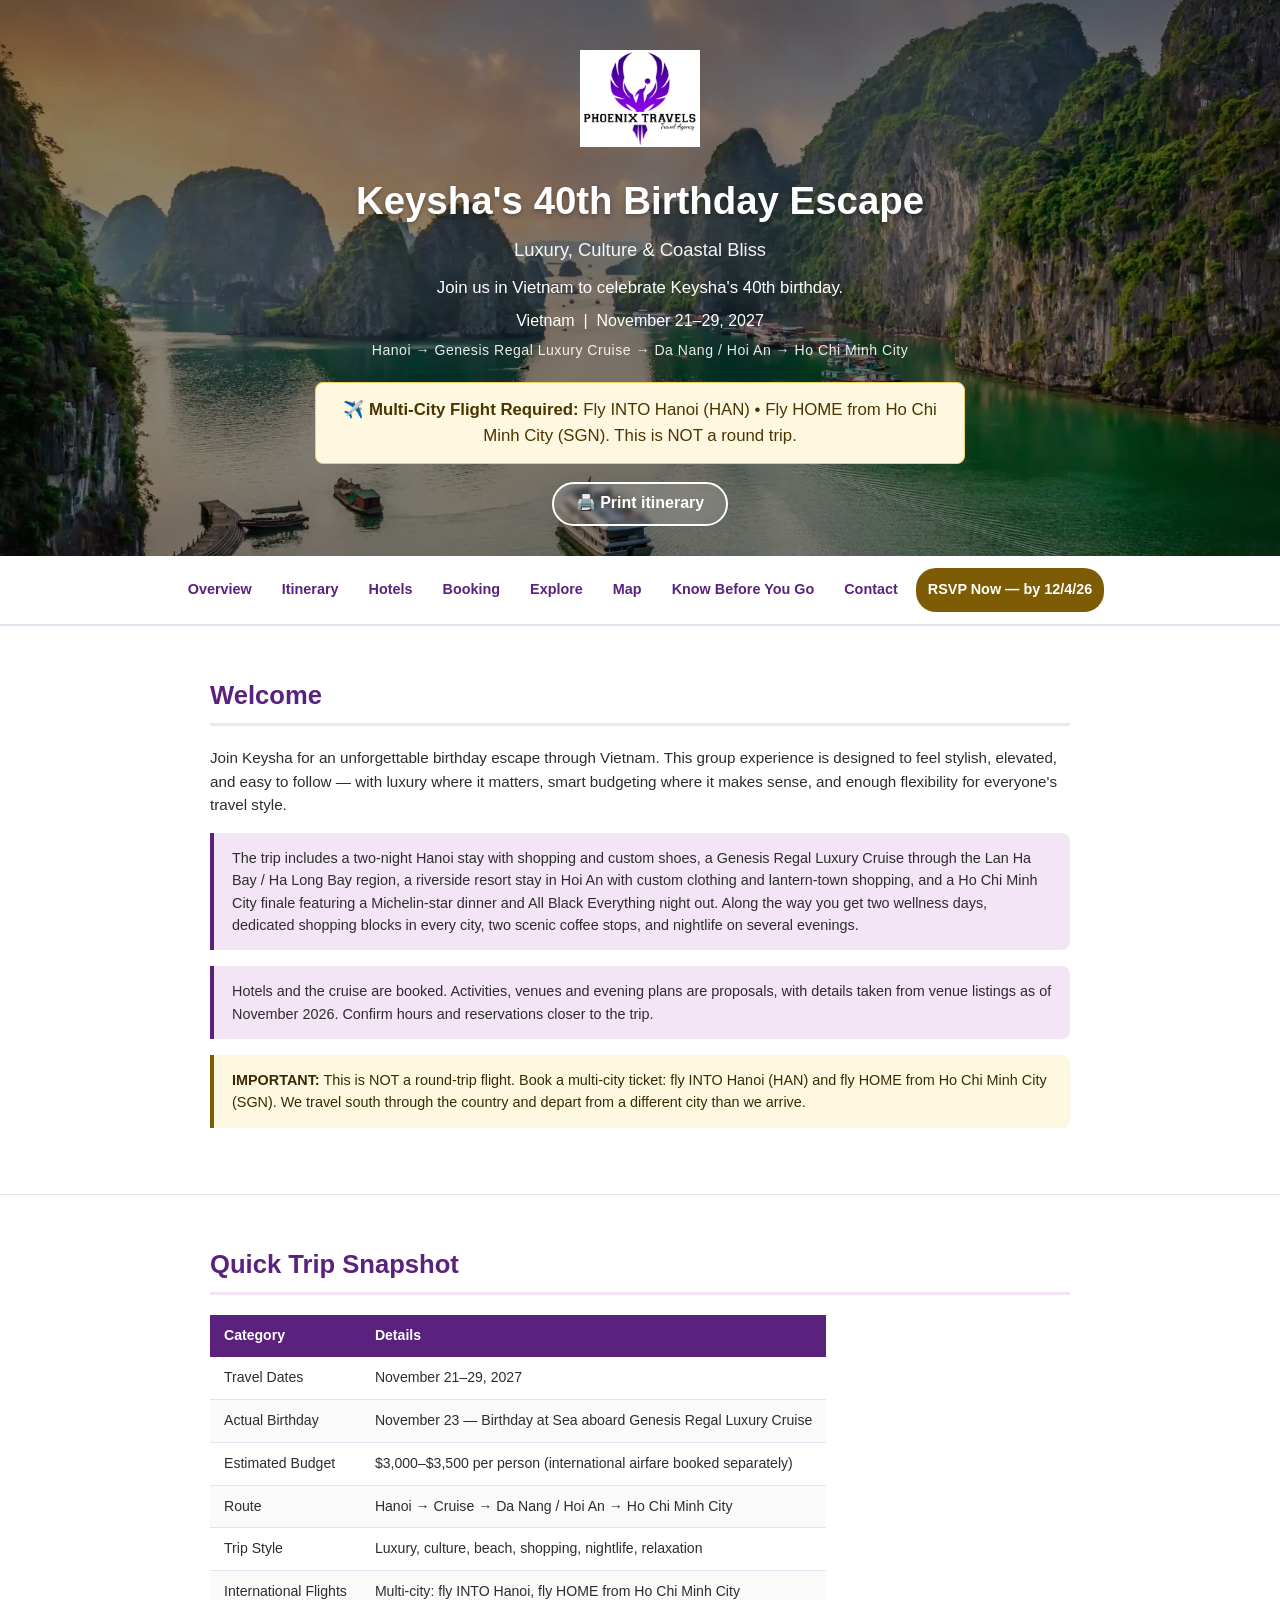
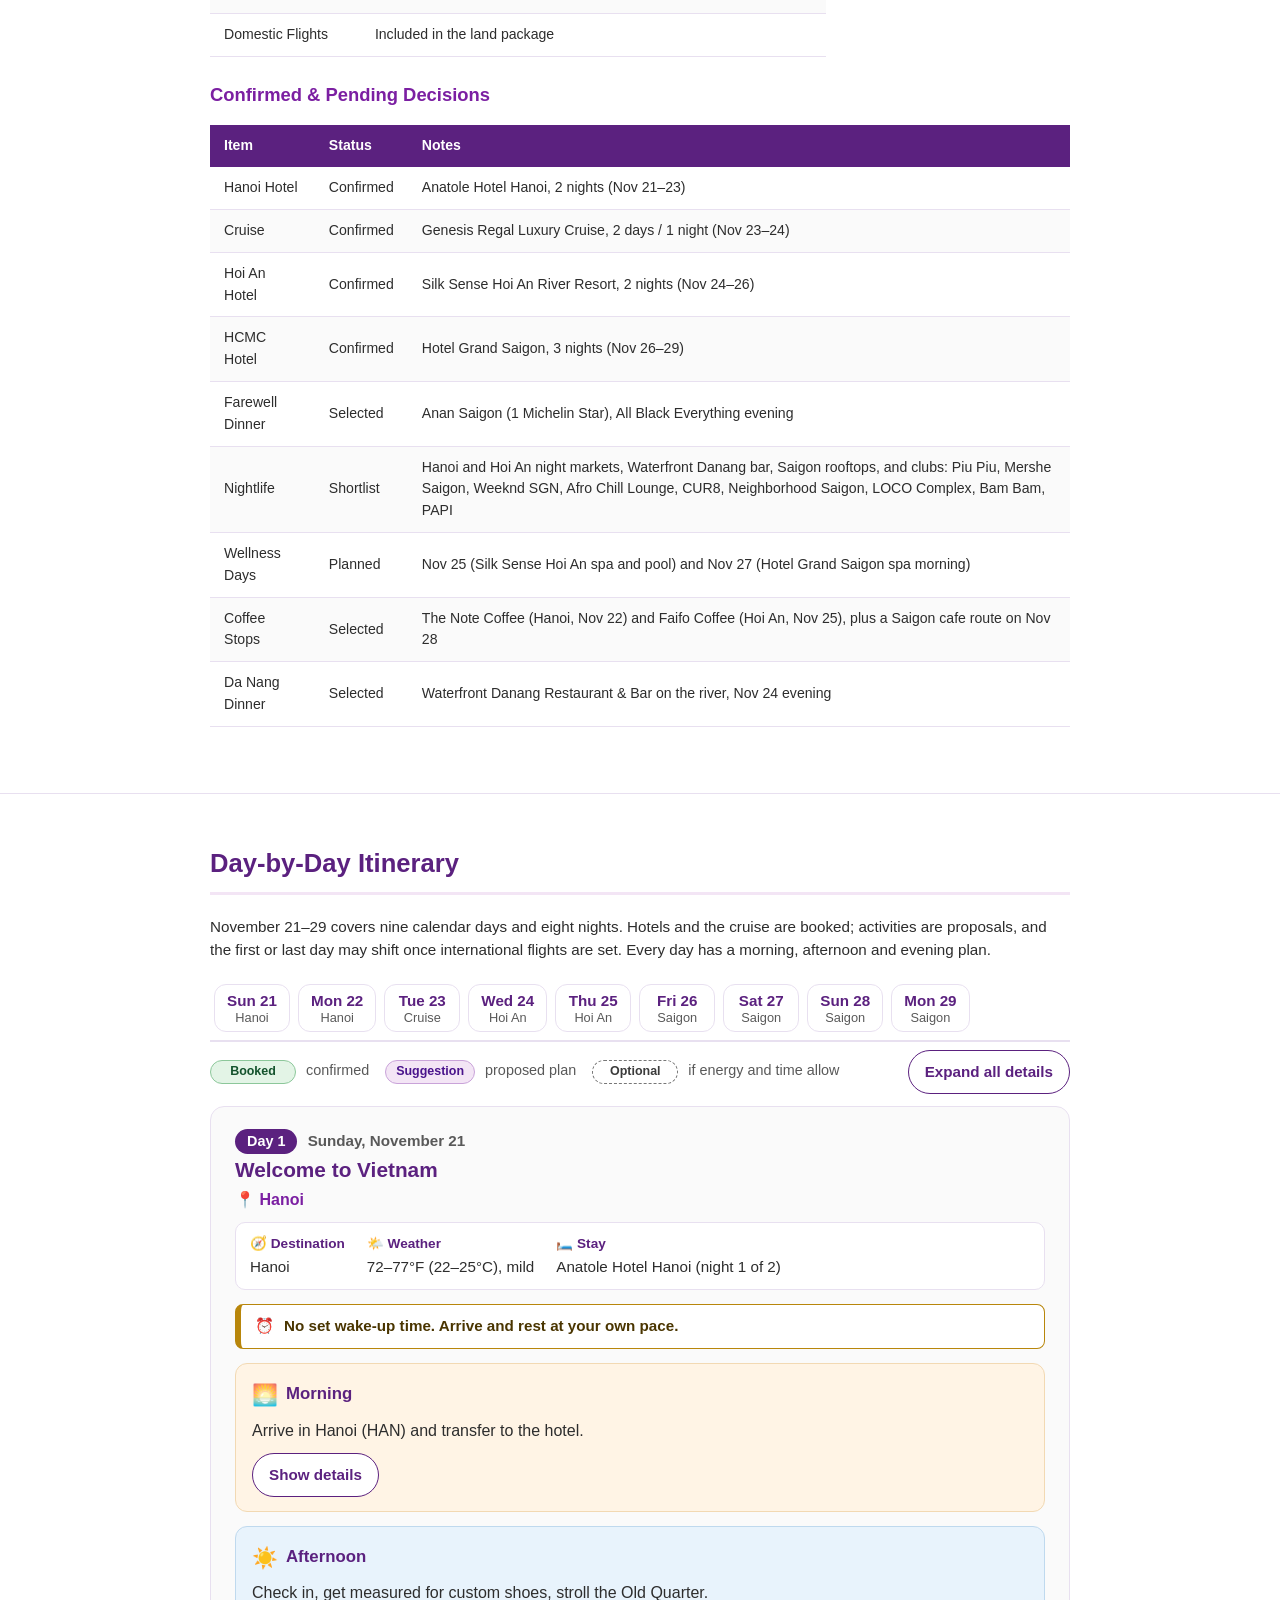
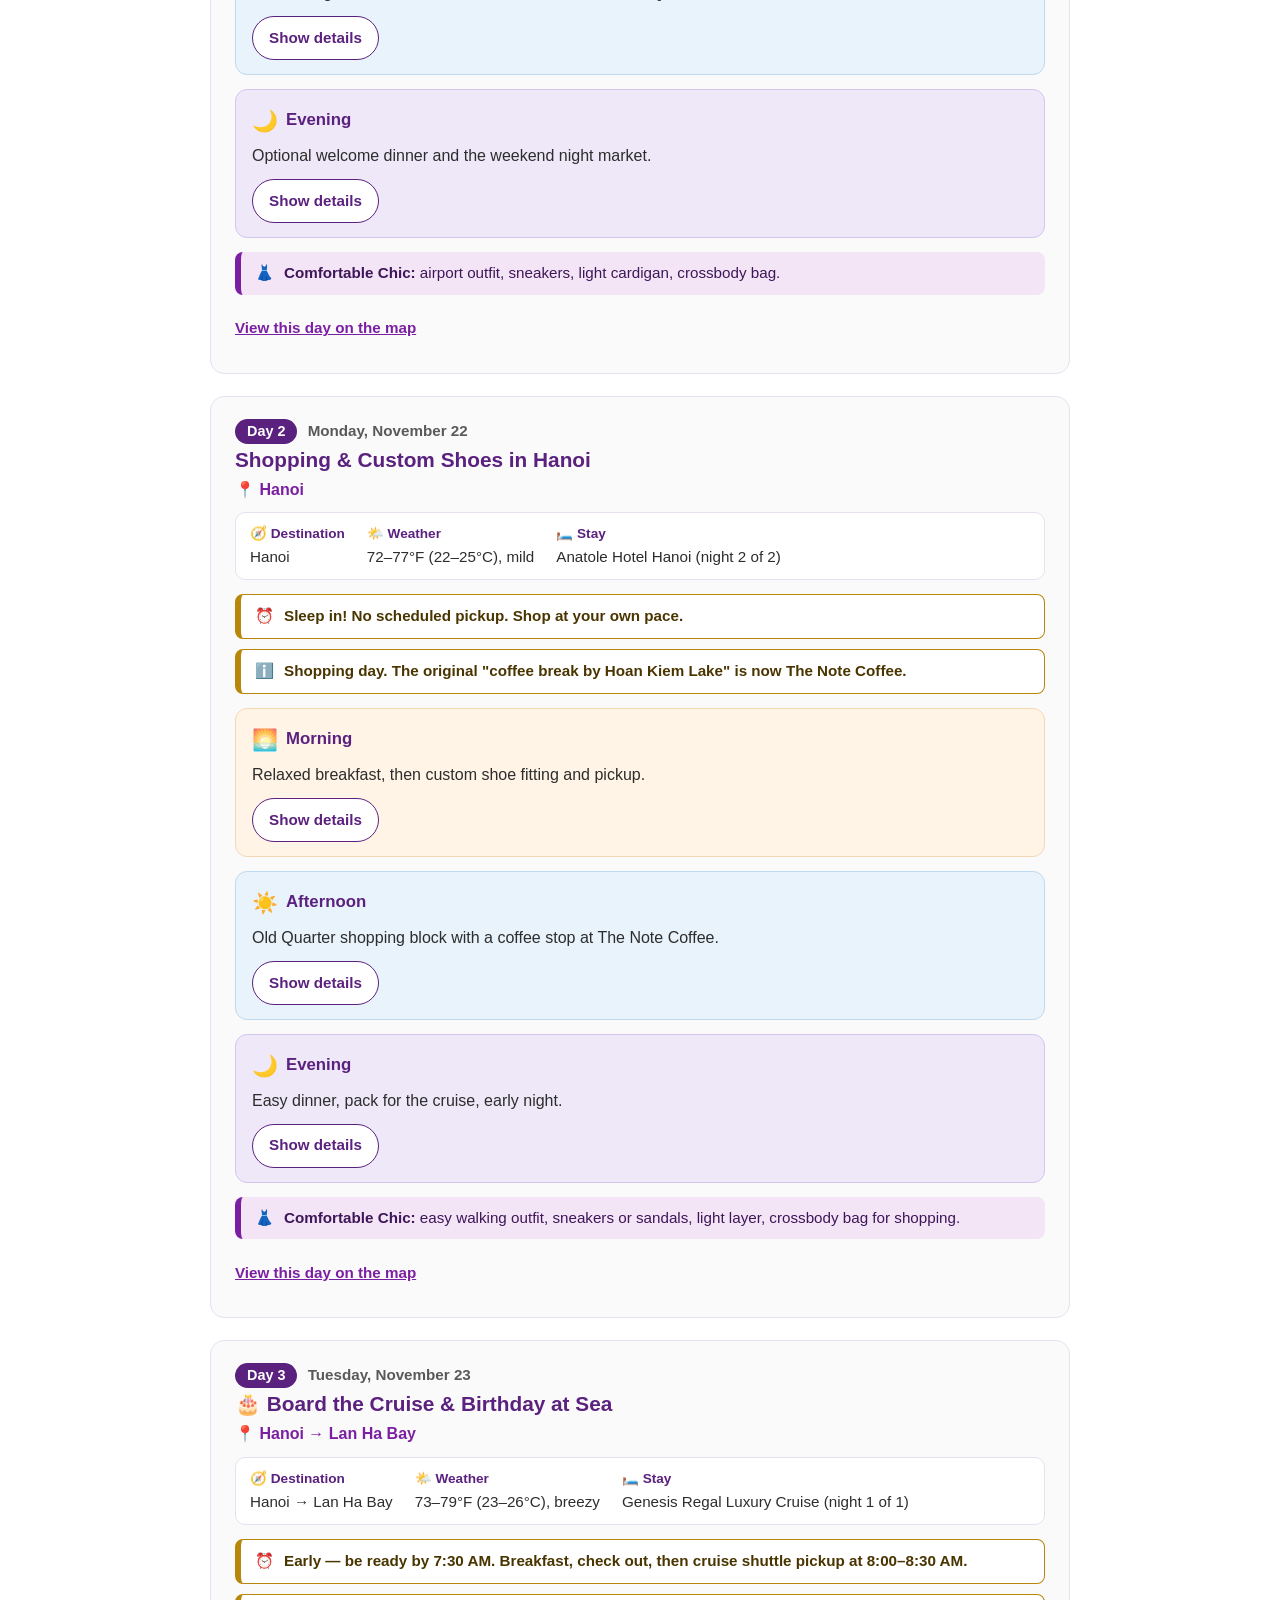
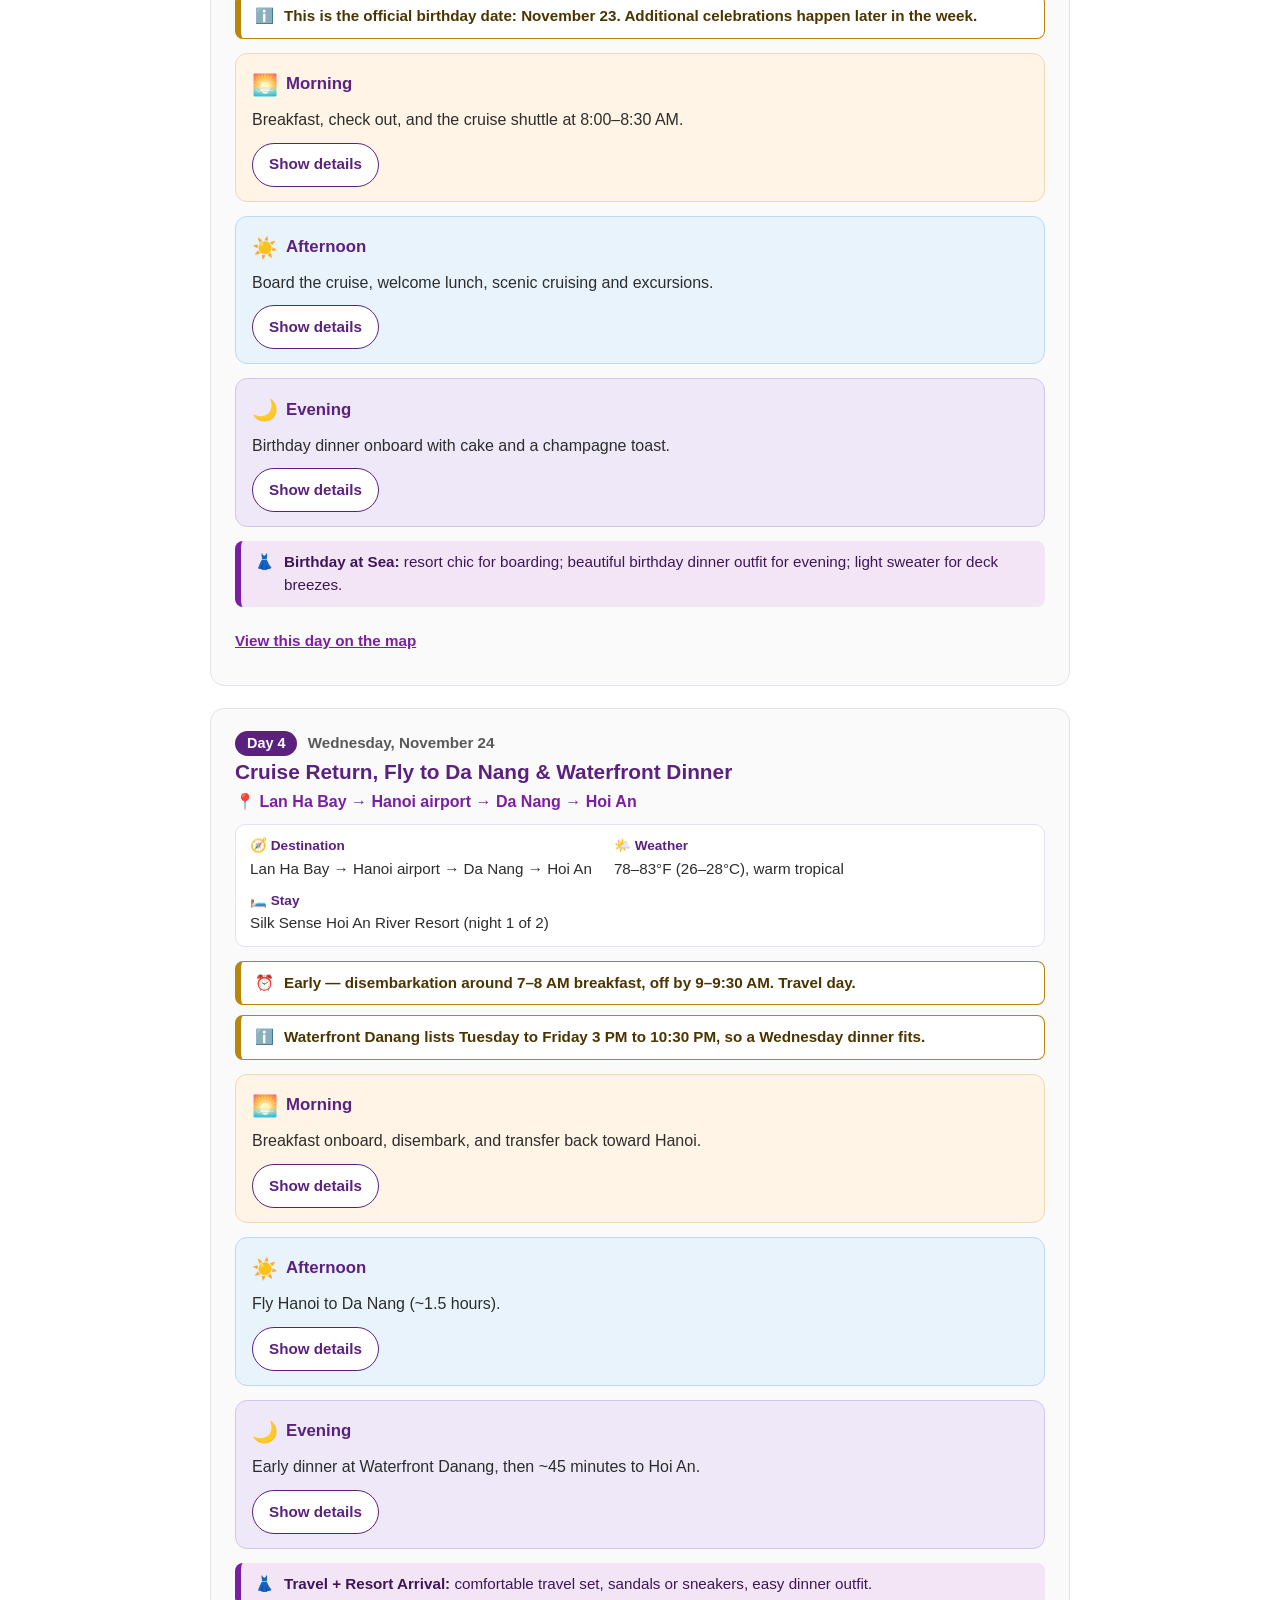
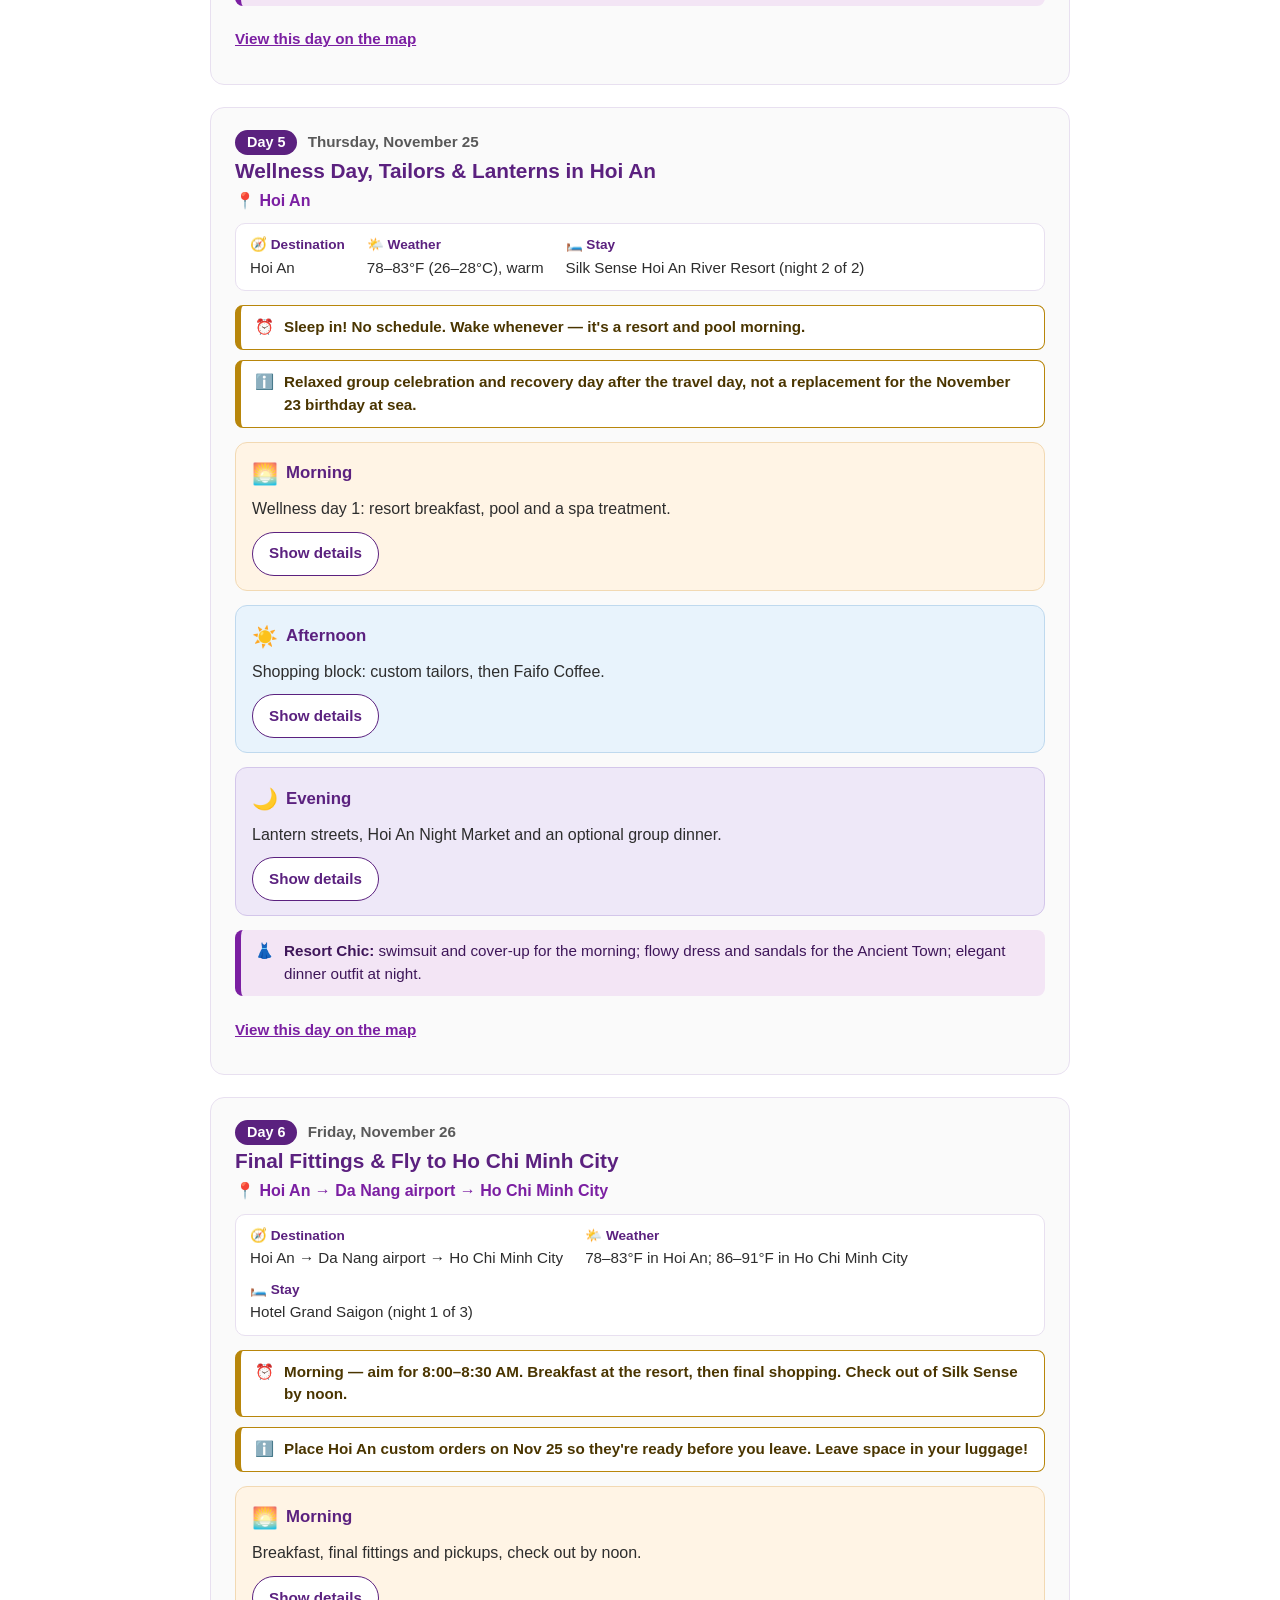
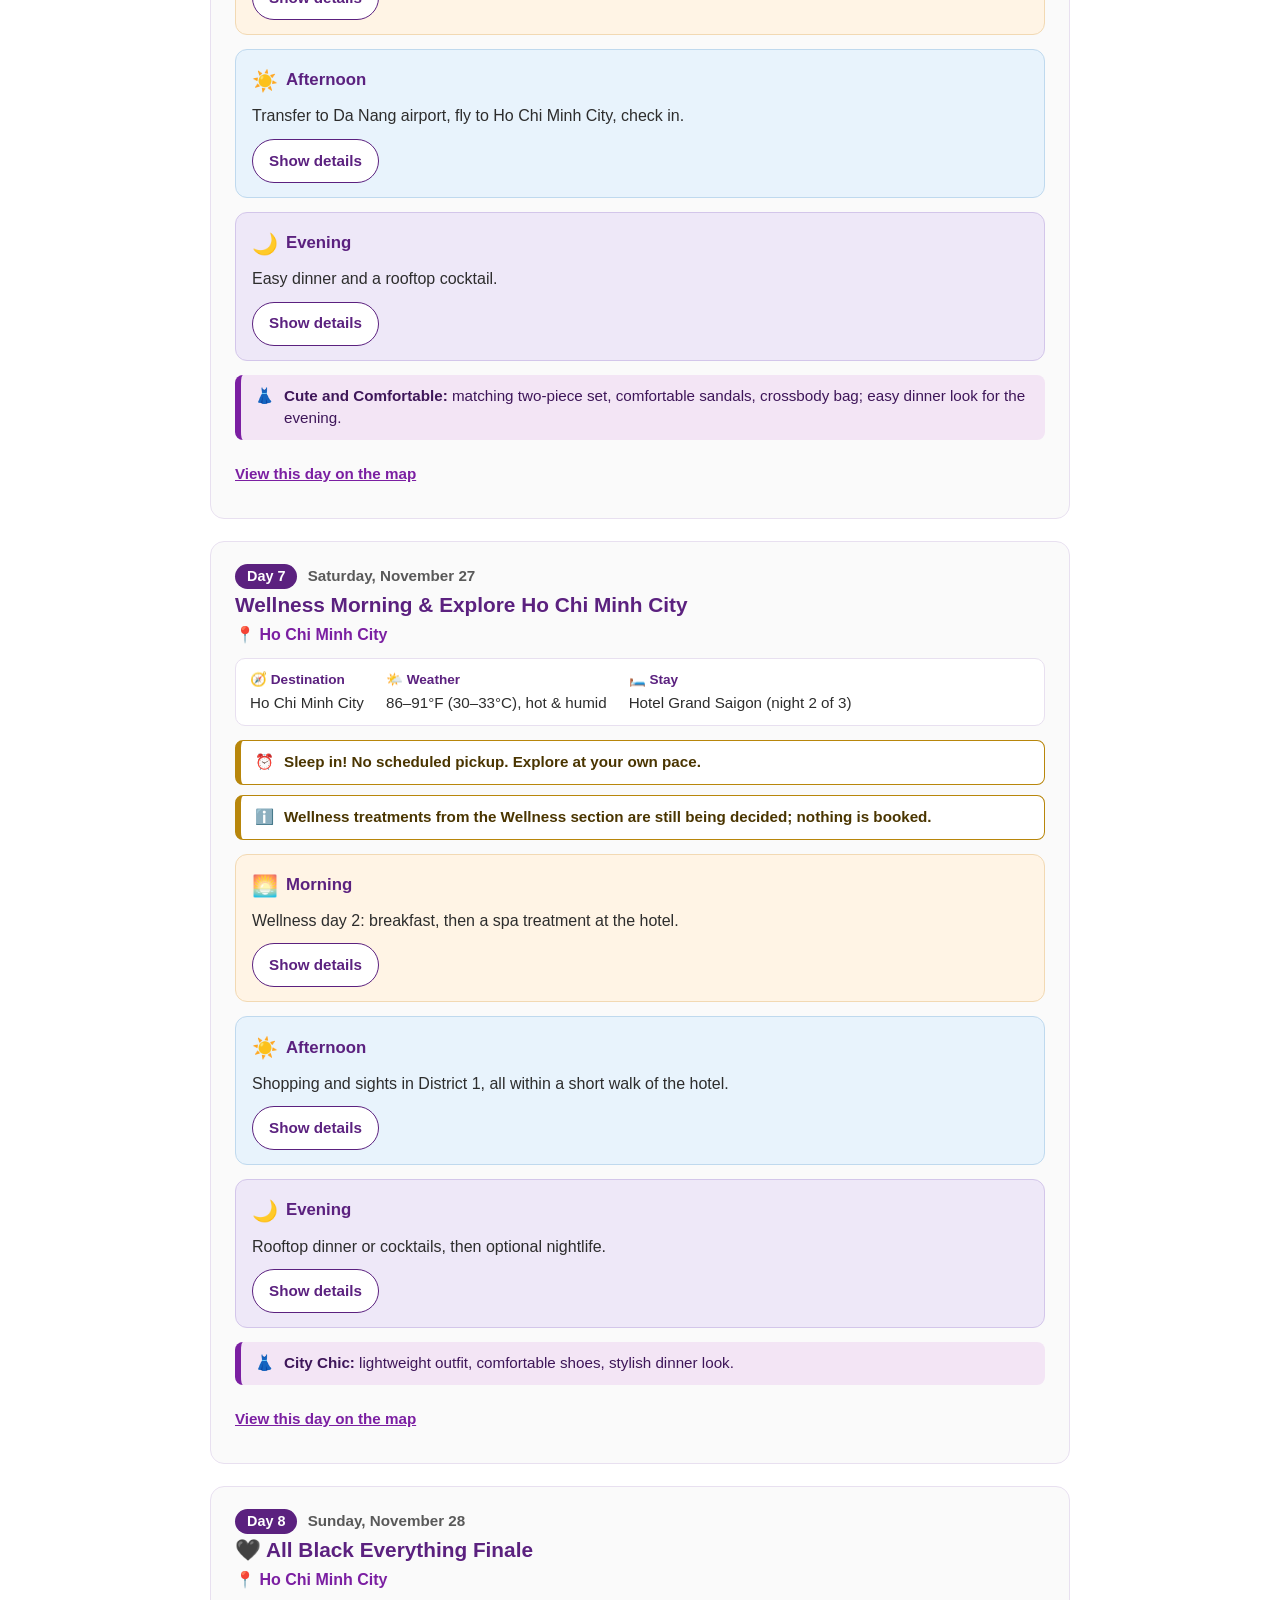
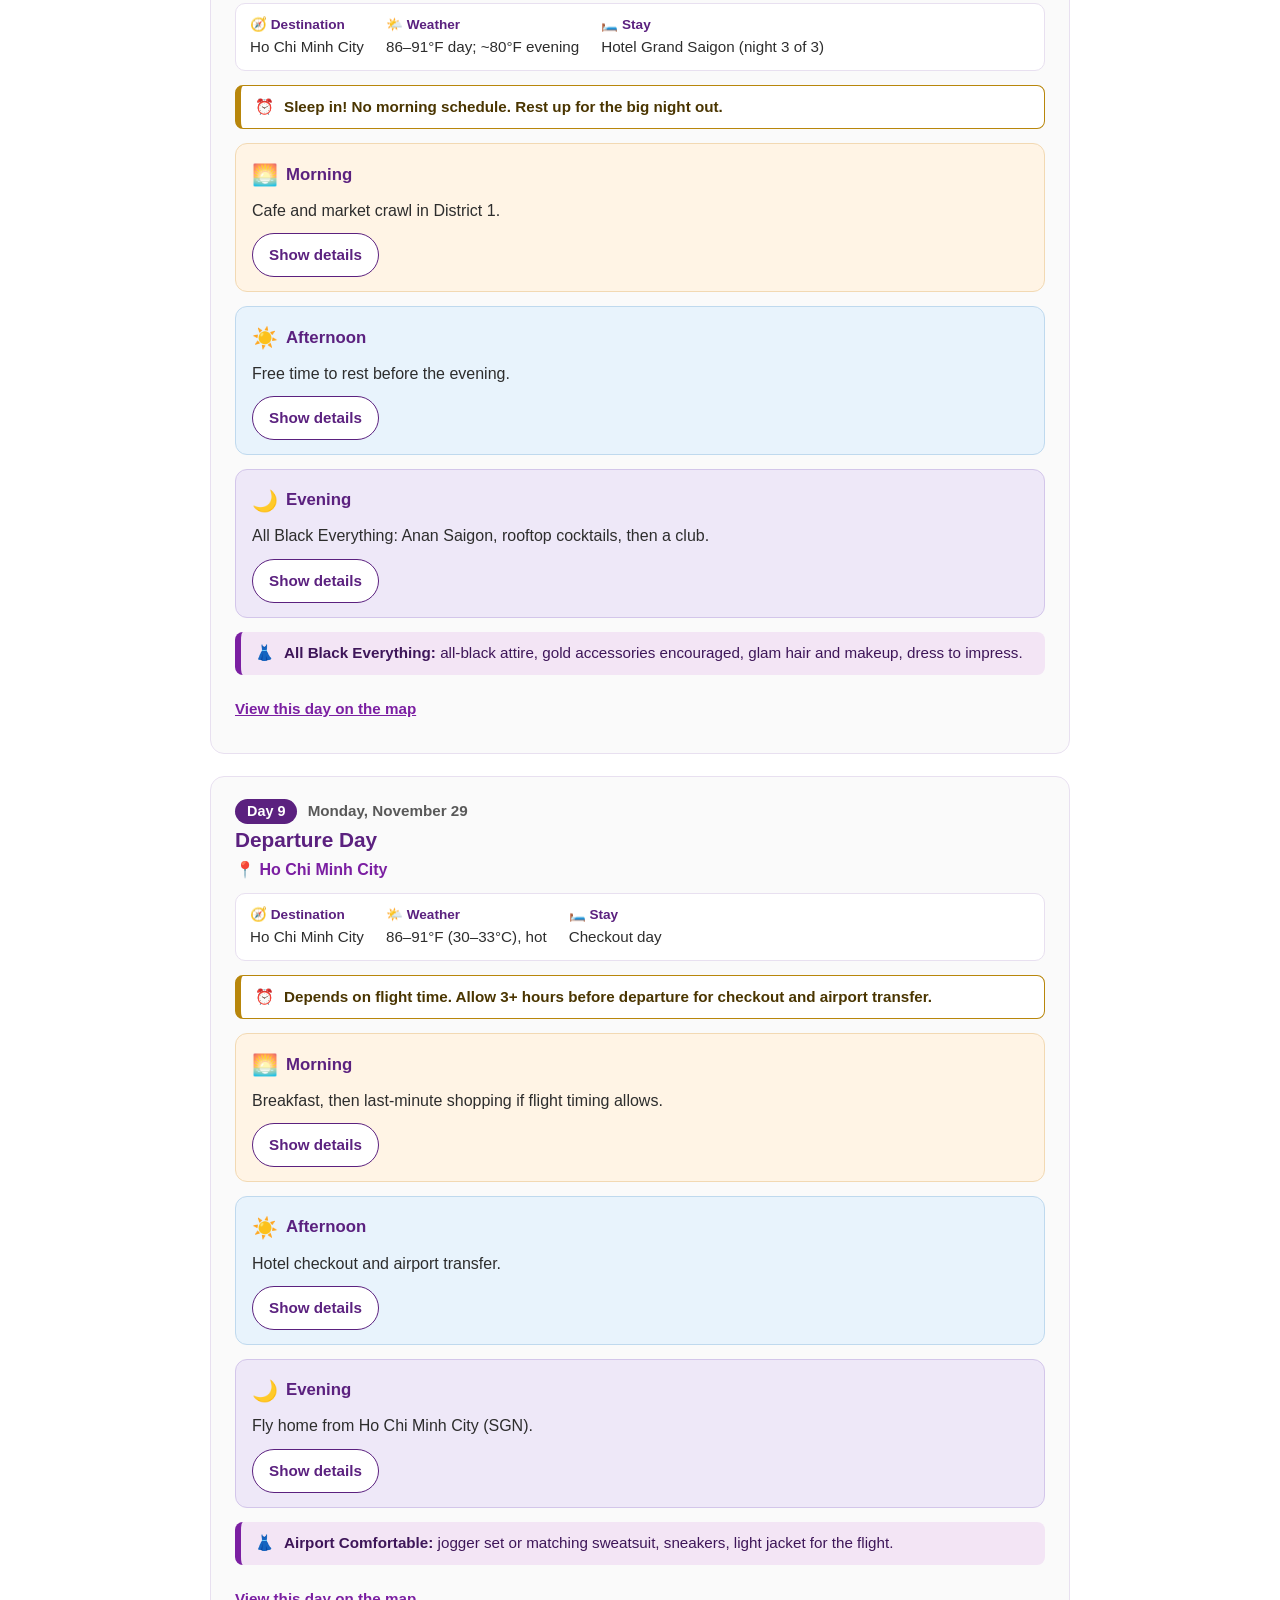
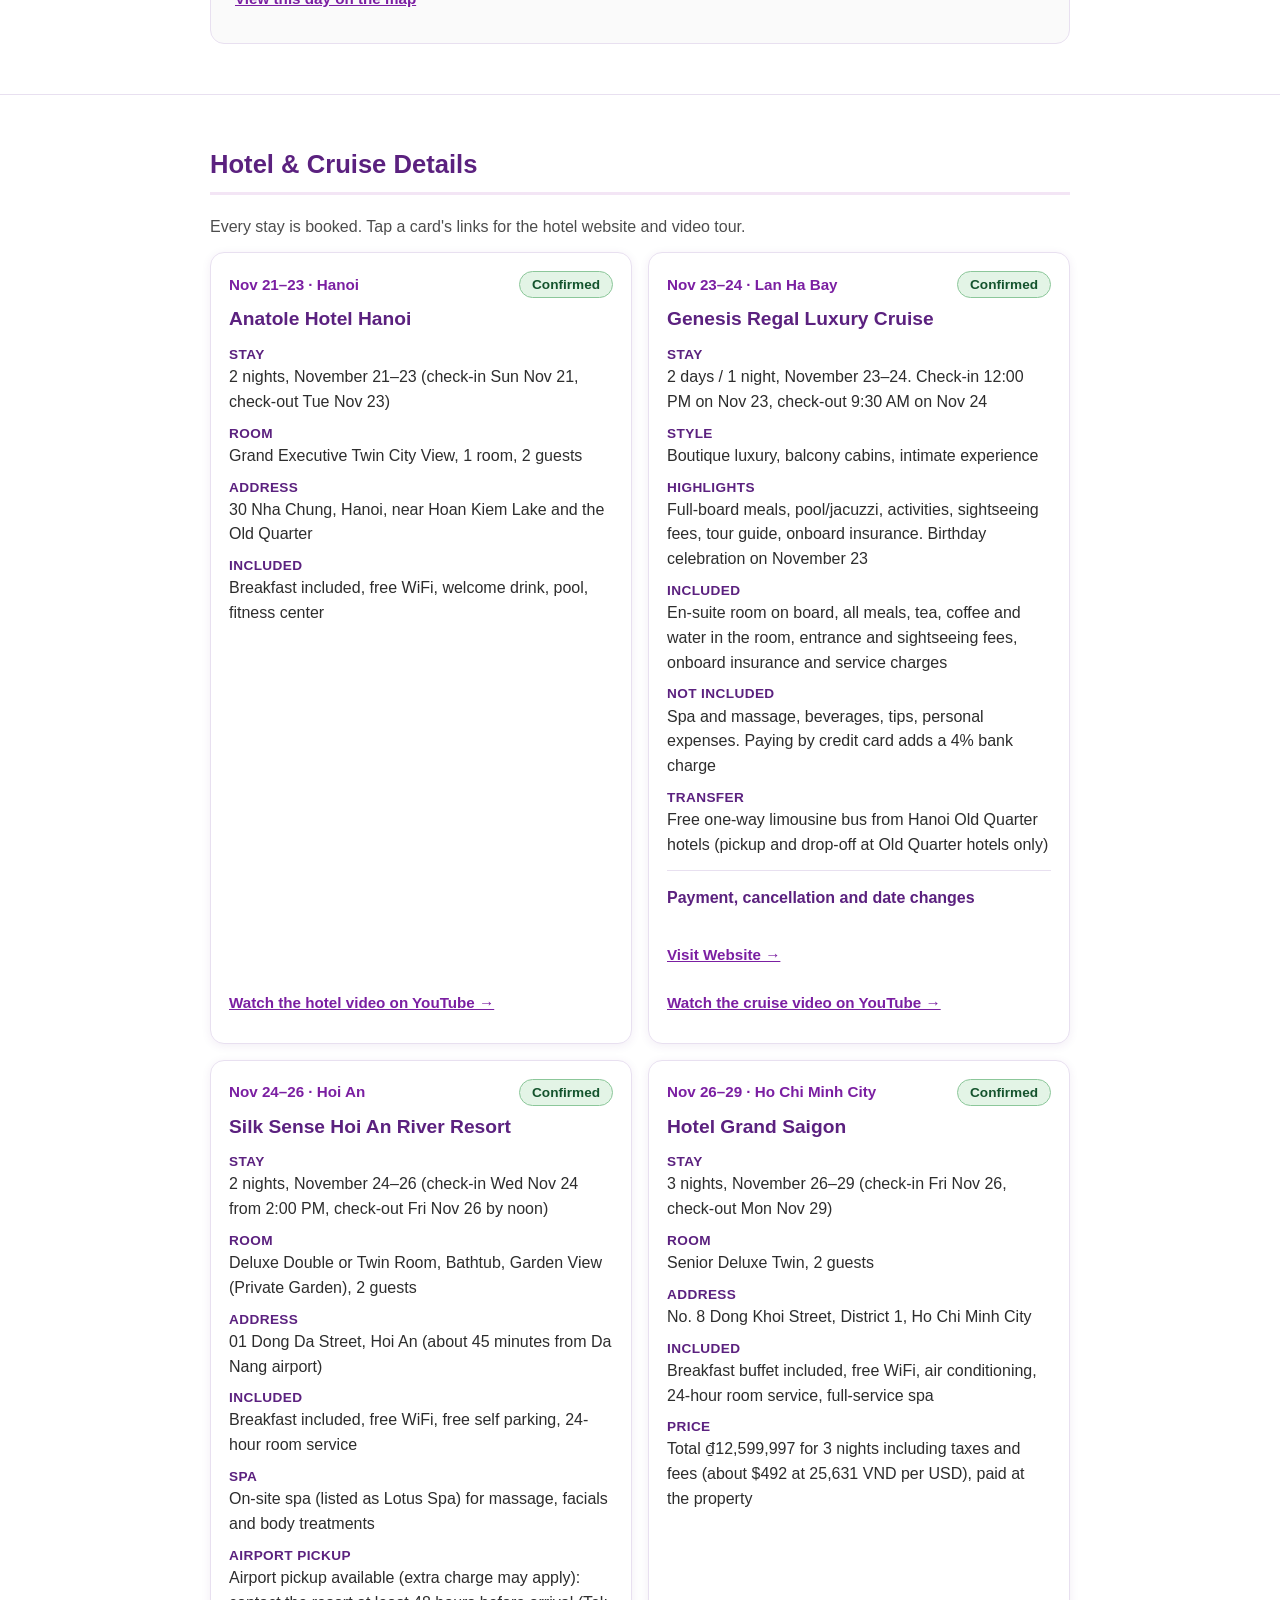
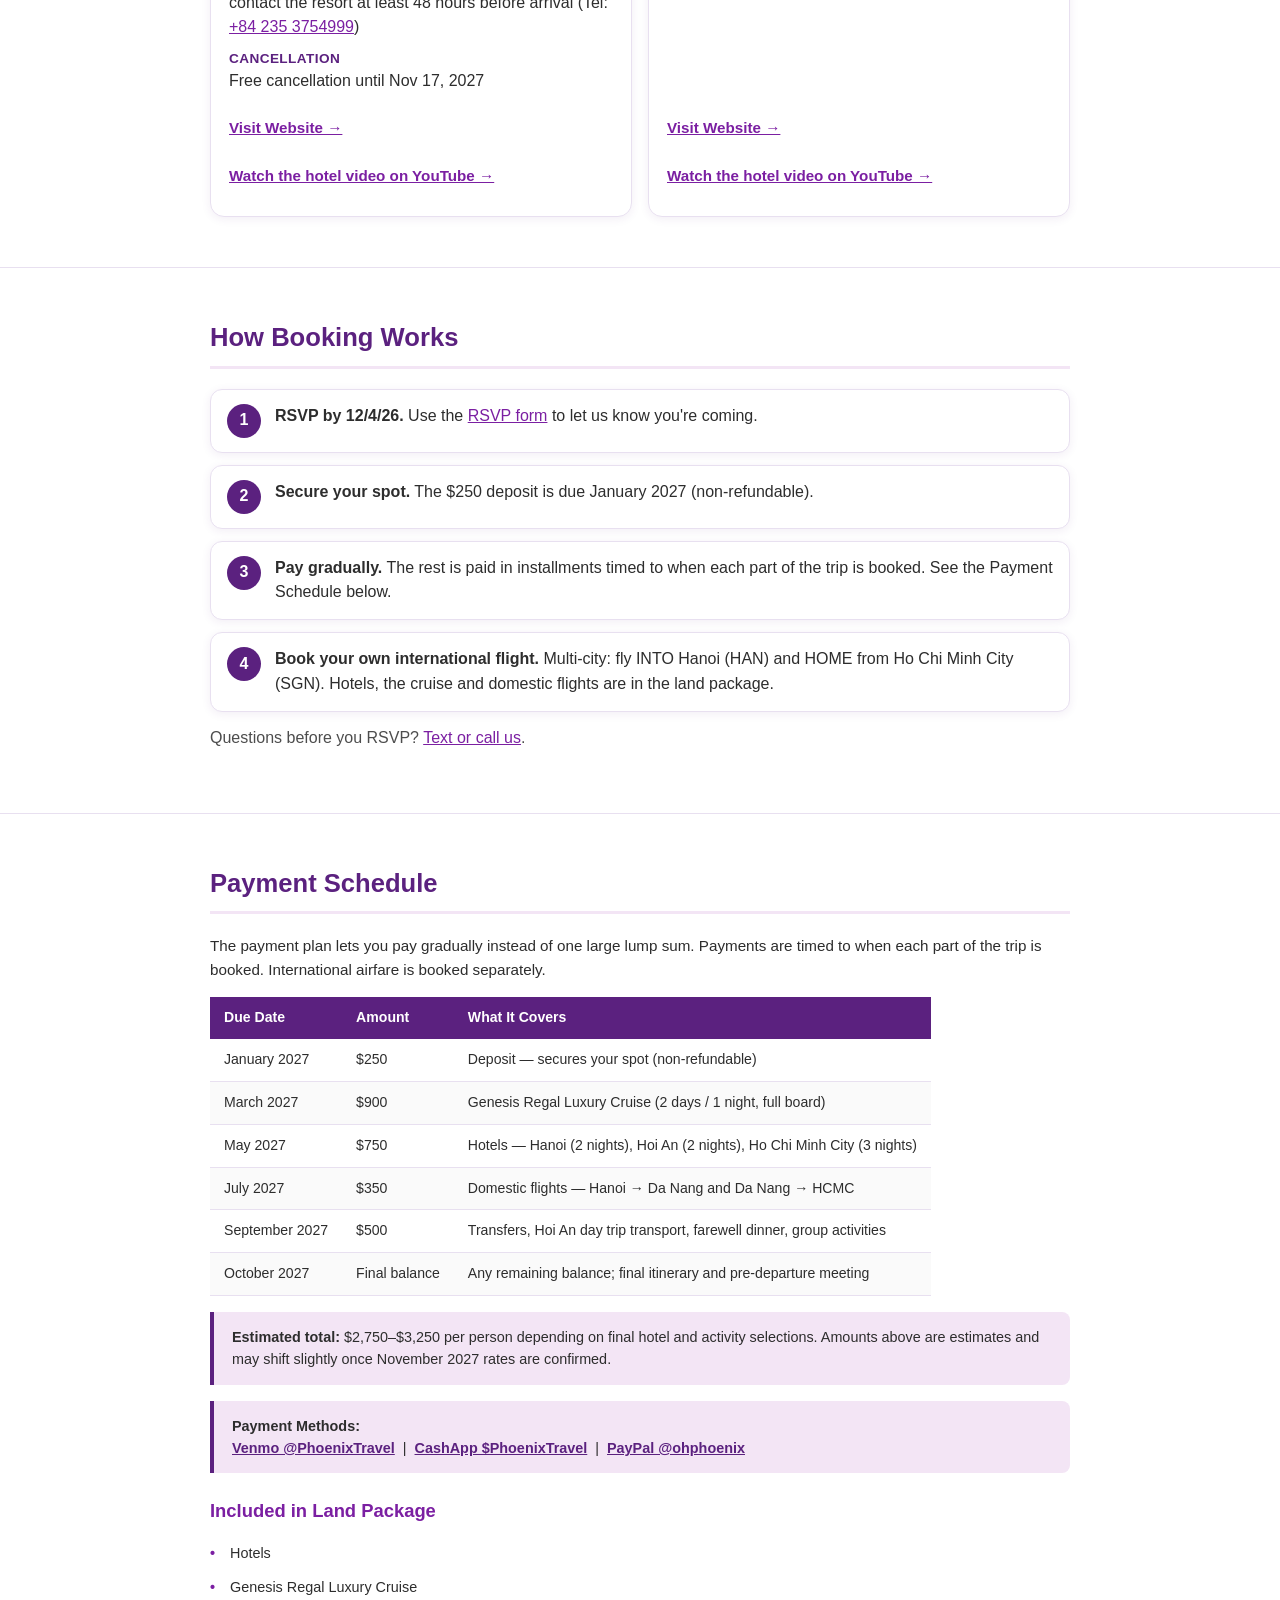
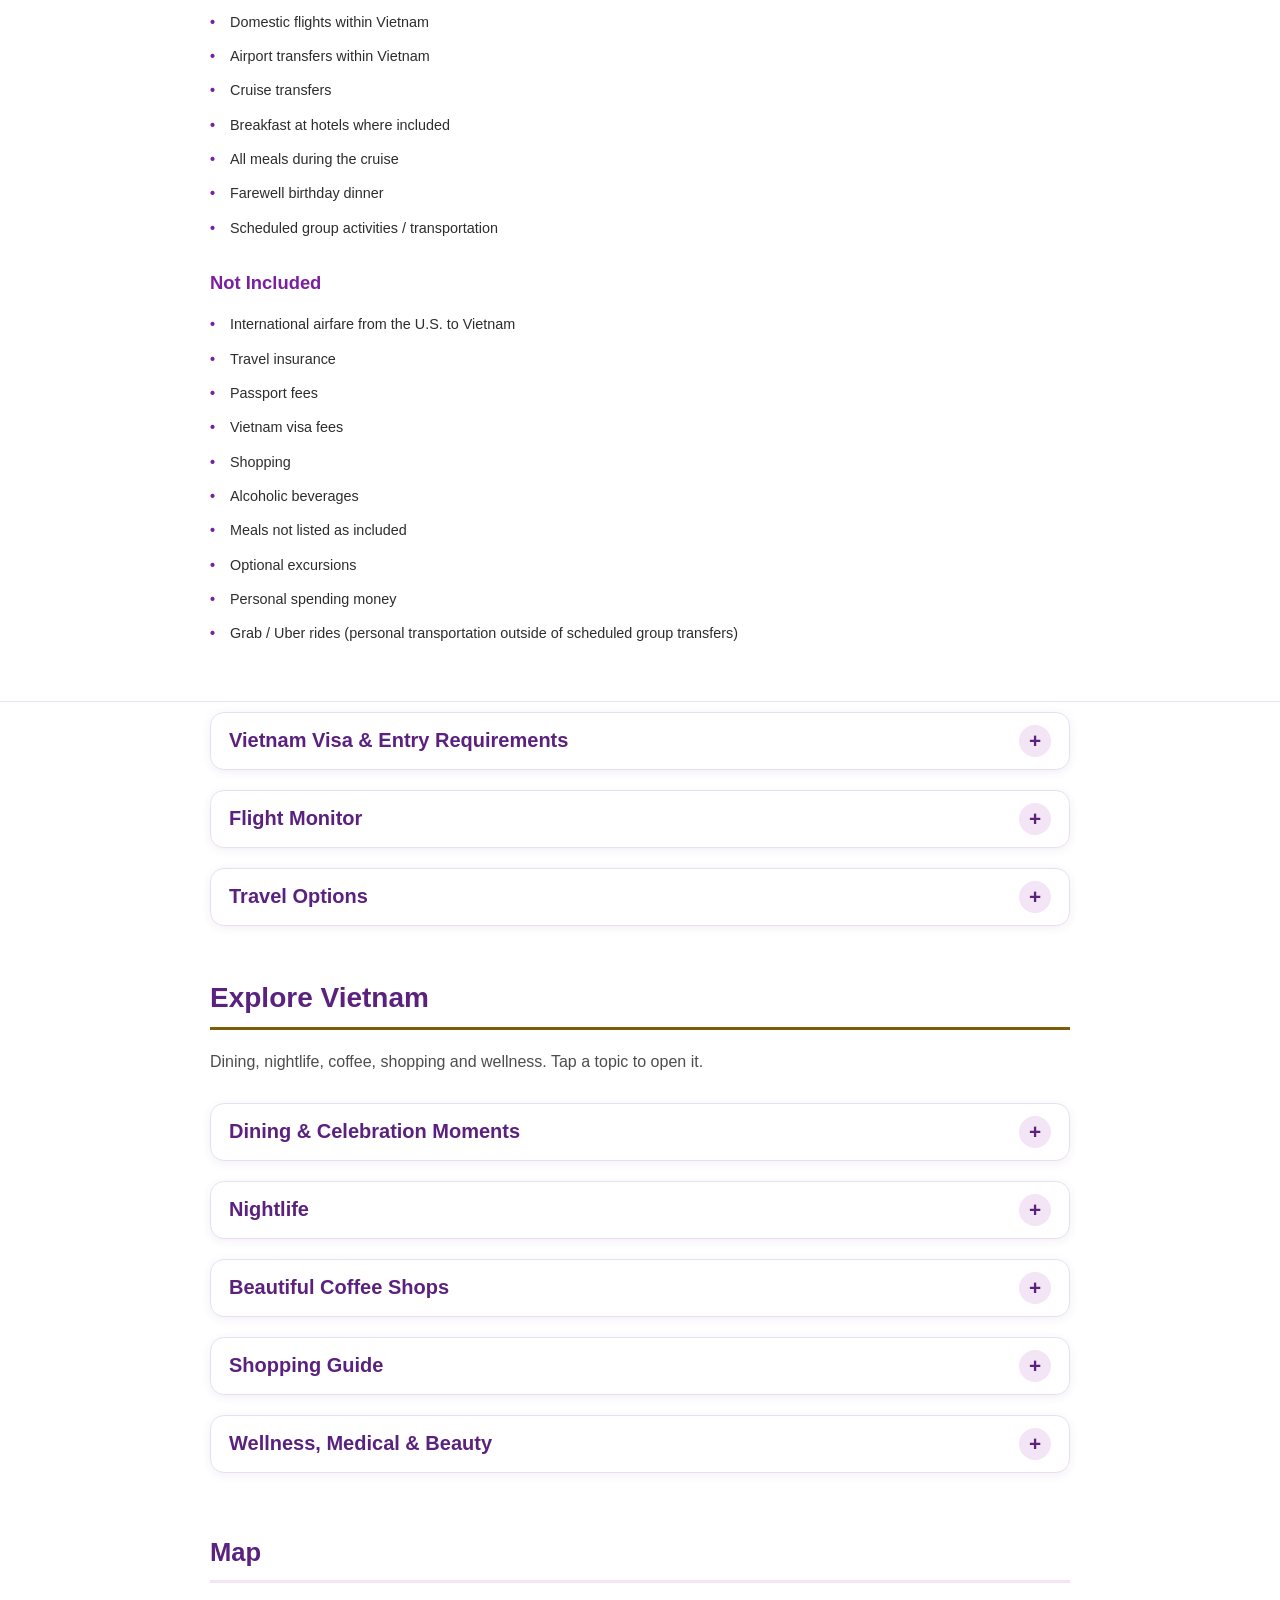
==== commit baf3199c: "Client-friendly layout: grouped nav, collapsible topics, hotel cards, booking steps, contact + stick" ====
--- a/index.html
+++ b/index.html
@@ -236,7 +236,7 @@
             body::after, .hero::before { display: none !important; }
             .hero { background: none !important; color: #000 !important; padding: 12pt 0 !important; }
             .hero h1, .hero .tagline, .hero .dates, .hero .route { color: #000 !important; }
-            .nav, #copyTextBtn, #copyTextStatus { display: none !important; }
+            .nav { display: none !important; }
             section { padding: 12pt 0 !important; border-bottom: 1px solid #000 !important; break-inside: avoid; }
             #travel-options { break-inside: avoid; background: #fff !important; color: #000 !important; }
             #travel-options a, a { color: #000 !important; text-decoration: underline; }
@@ -274,6 +274,14 @@
     </style>
     <style>
         /* DAY-BY-DAY redesign: vertical cards, sticky day chips, labelled blocks, badges, callouts. */
+        .hero-actions { margin: 18px 0 0; }
+        .print-btn {
+            min-height: 44px; padding: 0 22px; border-radius: 22px; border: 2px solid #fff; background: rgba(255,255,255,0.14);
+            color: #fff; font: inherit; font-weight: 700; font-size: 1rem; cursor: pointer; backdrop-filter: blur(2px);
+        }
+        .print-btn:hover { background: rgba(255,255,255,0.28); }
+        .print-btn:focus-visible { outline: 3px solid var(--bronze); outline-offset: 2px; }
+        @media print { .print-btn, .hero-actions { display: none !important; } }
         :root { --nav-h: 52px; --ink-muted: #595959; --alert-ink: #4A3500; }
         #itinerary .day-list { display: flex; flex-direction: column; gap: 22px; margin-top: 8px; }
         .day-nav {
@@ -352,6 +360,73 @@
             .day-head h3 { font-size: 12pt; }
         }
     </style>
+    <style>
+        /* CLIENT LAYOUT: contrast-safe gold, collapsible topics, stay cards, steps, contact, sticky action bar. */
+        :root { --bronze: #7E5C06; --gold-soft: #FFF8E1; --shadow: 0 2px 10px rgba(91,33,127,0.08); }
+        body { font-size: 1rem; line-height: 1.55; }
+        .hero-welcome { font-size: 1.05rem; color: #fff; margin: 10px 0 0; }
+        .hero .alert { color: #4A3500; }
+        .callout.important { color: #3A2A00; }
+        .section-lead { color: #4D4D4D; font-size: 1rem; }
+        .nav a[href="vietnam_rsvp.html"] { background: var(--bronze) !important; }
+        .nav a { display: inline-flex; align-items: center; min-height: 44px; font-size: 0.9rem; }
+        section.group-head { padding: 40px 0 6px; border-bottom: none; }
+        .group-title { font-size: 1.75rem; border-bottom: 3px solid var(--bronze); }
+        section.fold-section { padding: 10px 0; border-bottom: none; }
+        details.fold { background: var(--white); border: 1px solid var(--border); border-radius: 14px; box-shadow: var(--shadow); }
+        details.fold > summary {
+            list-style: none; cursor: pointer; display: flex; align-items: center; justify-content: space-between; gap: 12px;
+            min-height: 56px; padding: 12px 18px; border-radius: 14px;
+        }
+        details.fold > summary::-webkit-details-marker { display: none; }
+        details.fold > summary h2 { margin: 0; padding: 0; border: 0; font-size: 1.25rem; }
+        .fold-hint::after { content: '+'; display: inline-flex; align-items: center; justify-content: center; width: 32px; height: 32px; border-radius: 50%; background: var(--soft-purple); color: var(--deep-purple); font-weight: 700; font-size: 1.3rem; }
+        details.fold[open] > summary .fold-hint::after { content: '\2212'; }
+        details.fold > summary:hover { background: var(--soft-purple); }
+        details.fold > summary:focus-visible, details.mini-fold > summary:focus-visible { outline: 3px solid var(--medium-purple); outline-offset: 2px; }
+        .fold-body { padding: 4px 18px 18px; }
+        .stay-grid { display: grid; grid-template-columns: 1fr; gap: 16px; }
+        @media (min-width: 768px) { .stay-grid { grid-template-columns: 1fr 1fr; } }
+        .stay-card { background: var(--white); border: 1px solid var(--border); border-radius: 14px; box-shadow: var(--shadow); padding: 18px; display: flex; flex-direction: column; }
+        .stay-top { display: flex; justify-content: space-between; align-items: center; gap: 10px; }
+        .stay-when { margin: 0; font-weight: 700; color: var(--medium-purple); font-size: 0.95rem; }
+        .status-pill { background: #E3F4E6; color: #14532D; border: 1px solid #8CC79A; border-radius: 999px; padding: 2px 12px; font-size: 0.85rem; font-weight: 700; white-space: nowrap; }
+        .stay-card h3 { margin: 6px 0 10px; font-size: 1.2rem; color: var(--deep-purple); }
+        .stay-facts { margin: 0; display: grid; gap: 8px; }
+        .stay-facts dt { font-size: 0.85rem; font-weight: 700; color: var(--deep-purple); text-transform: uppercase; letter-spacing: 0.03em; }
+        .stay-facts dd { margin: 0; font-size: 1rem; }
+        .stay-facts a, .stay-links a, .steps a, .section-lead a { color: var(--medium-purple); }
+        details.mini-fold { margin: 12px 0 0; border-top: 1px solid var(--border); padding-top: 6px; }
+        details.mini-fold > summary { cursor: pointer; min-height: 44px; display: flex; align-items: center; font-weight: 700; color: var(--deep-purple); }
+        .stay-links { margin: auto 0 0; padding-top: 12px; display: flex; flex-wrap: wrap; gap: 4px 18px; }
+        .stay-links a { display: inline-flex; align-items: center; min-height: 44px; font-weight: 600; }
+        ol.steps { list-style: none; padding: 0; margin: 0 0 14px; display: grid; gap: 12px; }
+        ol.steps li { display: flex; gap: 14px; align-items: flex-start; background: var(--white); border: 1px solid var(--border); border-radius: 12px; padding: 14px 16px; box-shadow: var(--shadow); font-size: 1rem; }
+        .step-n { flex: 0 0 auto; width: 34px; height: 34px; border-radius: 50%; background: var(--deep-purple); color: #fff; font-weight: 700; display: inline-flex; align-items: center; justify-content: center; }
+        .contact-grid { display: grid; grid-template-columns: 1fr; gap: 12px; }
+        @media (min-width: 768px) { .contact-grid { grid-template-columns: repeat(3, 1fr); } }
+        .contact-btn { display: flex; align-items: center; justify-content: center; gap: 8px; min-height: 52px; padding: 0 18px; border-radius: 26px; border: 2px solid var(--deep-purple); color: var(--deep-purple); background: var(--white); text-decoration: none; font-weight: 700; font-size: 1.05rem; text-align: center; }
+        .contact-btn.primary { background: var(--deep-purple); color: #fff; }
+        .contact-btn:hover { filter: brightness(0.96); }
+        .contact-btn:focus-visible, .action-bar a:focus-visible { outline: 3px solid var(--bronze); outline-offset: 2px; }
+        .action-bar { display: none; }
+        @media (max-width: 900px) {
+            .action-bar {
+                display: flex; gap: 8px; align-items: center; position: fixed; left: 0; right: 0; bottom: 0; z-index: 200;
+                padding: 8px 12px calc(8px + env(safe-area-inset-bottom)); background: rgba(255,255,255,0.97);
+                border-top: 1px solid var(--border); box-shadow: 0 -4px 16px rgba(0,0,0,0.08);
+            }
+            .action-bar .ab-main { flex: 1 1 auto; display: flex; align-items: center; justify-content: center; min-height: 48px; border-radius: 24px; background: var(--deep-purple); color: #fff; font-weight: 700; text-decoration: none; font-size: 1.05rem; }
+            .action-bar .ab-icon { flex: 0 0 auto; display: flex; flex-direction: column; align-items: center; justify-content: center; min-width: 56px; min-height: 48px; border-radius: 12px; border: 1px solid var(--border); color: var(--deep-purple); text-decoration: none; font-size: 0.8rem; font-weight: 700; line-height: 1.1; }
+            body { padding-bottom: calc(72px + env(safe-area-inset-bottom)); }
+            .nav a[href="vietnam_rsvp.html"] { position: static !important; }
+        }
+        @media print {
+            .action-bar, .fold-hint, #contact .contact-grid { display: none !important; }
+            details.fold, .stay-card, ol.steps li { box-shadow: none !important; border: 1px solid #000 !important; }
+            section.fold-section { break-inside: auto; }
+        }
+    </style>
     <link rel="stylesheet" href="flight-monitor/ui/flight-monitor.css">
     <style>
         /* Flight Monitor (additive): map shared --fm-* variables to the purple/bronze palette. */
@@ -394,41 +469,32 @@
 </head>
 <body>
 <!-- HERO -->
-<div class="hero">
-    <img src="Phoenix-01-320.webp" width="320" height="259" alt="Phoenix Travels Logo">
+<header class="hero">
+    <img src="Phoenix-01-320.webp" width="320" height="259" alt="Phoenix Travels Logo" decoding="async" fetchpriority="high">
     <h1>Keysha's 40th Birthday Escape</h1>
     <div class="tagline">Luxury, Culture & Coastal Bliss</div>
+    <p class="hero-welcome">Join us in Vietnam to celebrate Keysha's 40th birthday.</p>
     <div class="dates">Vietnam &nbsp;|&nbsp; November 21–29, 2027</div>
     <div class="route">Hanoi &rarr; Genesis Regal Luxury Cruise &rarr; Da Nang / Hoi An &rarr; Ho Chi Minh City</div>
     <div class="alert">
         ✈️ <strong>Multi-City Flight Required:</strong> Fly INTO Hanoi (HAN) &bull; Fly HOME from Ho Chi Minh City (SGN). This is NOT a round trip.
     </div>
-</div>
+    <p class="hero-actions"><button type="button" class="print-btn" id="printBtn"><span aria-hidden="true">🖨️</span> Print itinerary</button></p>
+</header>
 
 <!-- NAV -->
-<nav class="nav">
-    <a href="#welcome">Welcome</a>
-    <a href="#snapshot">Snapshot</a>
-    <a href="#flights">Flights</a>
-    <a href="#travel-options">Travel Options</a>
-    <a href="#destinations">Destinations</a>
-    <a href="#itinerary">Day-by-Day</a>
+<nav class="nav" aria-label="Sections">
+    <a href="#welcome">Overview</a>
+    <a href="#itinerary">Itinerary</a>
     <a href="#hotels">Hotels</a>
-    <a href="#dining">Dining</a>
-    <a href="#nightlife">Nightlife</a>
-    <a href="#cafes">Cafés</a>
-    <a href="#shopping">Shopping</a>
-    <a href="#wellness">Wellness</a>
-    <a href="#budget">Budget</a>
+    <a href="#booking">Booking</a>
+    <a href="#explore">Explore</a>
     <a href="#map">Map</a>
-    <a href="#safety">Safety</a>
-    <a href="#weather">Weather</a>
-    <a href="#packing">Packing</a>
-    <a href="#payment">Payment</a>
-    <a href="#visa">Visa</a>
-    <a href="#tips">Tips</a>
+    <a href="#know">Know Before You Go</a>
+    <a href="#contact">Contact</a>
     <a href="vietnam_rsvp.html" style="background:var(--bronze);color:var(--white);border-radius:20px;animation:flash 2s ease-out infinite;">RSVP Now — by 12/4/26</a>
 </nav>
+<main id="main">
 <!-- WELCOME -->
 <section id="welcome">
 <div class="container">
@@ -478,65 +544,6 @@
     </table>
 </div>
 </section>
-<!-- FLIGHT MONITOR -->
-<section id="flights">
-<div class="container">
-    <h2>Flight Monitor</h2>
-    <p>Lowest round-trip fares per person from St. Louis (STL) into Hanoi (HAN), home from Ho Chi Minh City (SGN), checked daily. Fares the data source did not return are marked not verified, never estimated.</p>
-    <div data-flight-monitor data-itinerary="original" data-origin="STL" data-arrive="HAN" data-depart="SGN"></div>
-</div>
-</section>
-<!-- TRAVEL OPTIONS (inline summary; the live Flight Monitor is above) -->
-<section id="travel-options">
-<div class="container">
-    <h2>Travel Options</h2>
-    <p>
-        A quick summary for this itinerary (arrive Hanoi, depart Ho Chi Minh City). The live fare
-        and departure-timing view is the Flight Monitor above. For the two domestic legs, compare airlines and
-        times with these Google Flights searches (search links only, not bookings):
-        <a href="https://www.google.com/travel/flights?q=Flights%20from%20HAN%20to%20DAD%20on%202027-11-24%20oneway" target="_blank" rel="noopener noreferrer" style="color:var(--medium-purple)">Hanoi to Da Nang, Nov 24</a>
-        &bull;
-        <a href="https://www.google.com/travel/flights?q=Flights%20from%20DAD%20to%20SGN%20on%202027-11-26%20oneway" target="_blank" rel="noopener noreferrer" style="color:var(--medium-purple)">Da Nang to Ho Chi Minh City, Nov 26</a>.
-    </p>
-    <div class="callout">
-        <strong>Recommended provisional departure:</strong> November 19, 2027 from St. Louis (STL).
-        Landing in Vietnam on November 21, 2027 is fixed; the departure date stays provisional until Part 1
-        schedule data exists.<br>
-        <strong>Mixed cabin</strong> (business long-haul + economy elsewhere, not a single-ticket quote):
-        <strong>not verified</strong> — a per-person headline shows only when live fares return for both
-        searches, and group totals wait on a confirmed traveler count.
-    </div>
-    <p class="wear">
-        All fares and times are not verified until checked for your November 2027 dates. Nothing is booked.
-        <button type="button" id="copyTextBtn" style="margin-left:8px;background:var(--deep-purple);color:var(--white);border:none;border-radius:20px;padding:6px 16px;min-height:44px;font-size:1rem;font-weight:600;cursor:pointer;">Copy as text</button>
-        <span id="copyTextStatus" aria-live="polite" style="margin-left:8px;font-size:0.82rem;color:var(--bronze);"></span>
-    </p>
-</div>
-</section>
-<!-- DESTINATIONS -->
-<section id="destinations">
-<div class="container">
-    <h2>Your Destinations</h2>
-
-    <h3>Hanoi</h3>
-    <p>Vietnam's capital is a city of contrasts — ancient temples sit beside French colonial architecture, and buzzing motorbike streets open onto peaceful lakes. The Old Quarter is a sensory experience of narrow lanes packed with street food vendors, silk shops, and coffee houses. November brings mild, comfortable weather perfect for exploring on foot.</p>
-    <p><strong style="color:var(--medium-purple)">Known For:</strong> Pho (rich bone broth with fresh herbs and rice noodles), bun cha (grilled pork with vermicelli, made famous by Obama's visit), egg coffee (ca phe trung — creamy whipped egg yolk over strong Vietnamese coffee), and banh mi (crispy baguette sandwiches with pate, pickled vegetables, and herbs). Hanoi's food is subtle, aromatic, and built on layered broths.</p>
-
-    <h3>Lan Ha Bay / Ha Long Bay</h3>
-    <p>A UNESCO World Heritage landscape of thousands of limestone karsts and islands rising from emerald waters. Cruising through the bay feels otherworldly — expect dramatic cliff faces, hidden caves, floating fishing villages, and stunning sunrises. The Genesis Regal cruise navigates the less-crowded Lan Ha Bay area for a more intimate, boutique experience.</p>
-    <p><strong style="color:var(--medium-purple)">Known For:</strong> Fresh seafood prepared onboard — whole grilled prawns, steamed fish with ginger and lime, crab spring rolls, and Vietnamese-style seafood hot pot. The cruise sources directly from local fishing villages. Expect full-board fine dining plus cooking classes where you can learn to make spring rolls and pho.</p>
-
-    <h3>Da Nang & Hoi An</h3>
-    <p>Da Nang is a modern coastal city with long stretches of white-sand beach, luxury resorts, and a relaxed pace. Just 30 minutes away, Hoi An Ancient Town is a UNESCO site known for its lantern-lined streets, centuries-old architecture, and world-famous tailor shops where you can get custom clothing made in 24–48 hours.</p>
-    <p><strong style="color:var(--medium-purple)">Known For:</strong> Cao lau (thick noodles with pork, herbs, and crispy croutons — only made in Hoi An), banh xeo (sizzling crispy crepes stuffed with shrimp and bean sprouts), mi quang (turmeric noodles), and white rose dumplings (delicate shrimp dumplings unique to Hoi An). The food is colorful, fresh, and deeply regional.</p>
-
-    <p><strong style="color:var(--medium-purple)">Optional Da Nang add-ons (not scheduled):</strong> if your Nov 24 flight lands early, nearby extras include Han Market (fabric, souvenirs, local snacks), Con Market, and the Marble Mountains (entry listed at 40,000 VND per adult plus 30,000 VND for the round-trip elevator). Cafes, rooftop bars and dinner alternatives are in the <a href="#cafes">Cafés</a>, <a href="#nightlife">Nightlife</a> and <a href="#dining">Dining</a> sections.</p>
-
-    <h3>Ho Chi Minh City (Saigon)</h3>
-    <p>Vietnam's largest city is energetic, modern, and full of nightlife. District 1 is the heart of the action — rooftop bars, Michelin-starred restaurants, designer boutiques, and bustling markets like Ben Thanh. This is where the trip reaches its glamorous finale with the All Black Everything evening.</p>
-    <p><strong style="color:var(--medium-purple)">Known For:</strong> Bold southern-style Vietnamese food — broken rice with grilled pork (com tam), fresh spring rolls (goi cuon), hu tieu (southern pork noodle soup), and banh trang tron (rice paper salad snack). Anan Saigon (your farewell dinner) holds a Michelin star for reimagining street food into elevated plates. Expect sweeter flavors, more coconut milk, and tropical fruit.</p>
-</div>
-</section>
 <!-- DAY-BY-DAY ITINERARY -->
 <section id="itinerary">
 <div class="container">
@@ -959,60 +966,220 @@
 <!-- HOTELS -->
 <section id="hotels">
 <div class="container">
-    <h2>Hotel & Cruise Details</h2>
-
-    <h3>Anatole Hotel Hanoi (Confirmed)</h3>
+    <h2>Hotel &amp; Cruise Details</h2>
+    <p class="section-lead">Every stay is booked. Tap a card's links for the hotel website and video tour.</p>
+    <div class="stay-grid">
+    <article class="stay-card">
+        <div class="stay-top"><p class="stay-when">Nov 21–23 · Hanoi</p><span class="status-pill">Confirmed</span></div>
+        <h3>Anatole Hotel Hanoi</h3>
+        <dl class="stay-facts">
+            <div><dt>Stay</dt><dd>2 nights, November 21–23 (check-in Sun Nov 21, check-out Tue Nov 23)</dd></div>
+            <div><dt>Room</dt><dd>Grand Executive Twin City View, 1 room, 2 guests</dd></div>
+            <div><dt>Address</dt><dd>30 Nha Chung, Hanoi, near Hoan Kiem Lake and the Old Quarter</dd></div>
+            <div><dt>Included</dt><dd>Breakfast included, free WiFi, welcome drink, pool, fitness center</dd></div>
+        </dl>
+        <p class="stay-links"><a href="https://www.youtube.com/watch?v=ZbrvwWcnzxQ" target="_blank" rel="noopener noreferrer">Watch the hotel video on YouTube →</a></p>
+    </article>
+    <article class="stay-card">
+        <div class="stay-top"><p class="stay-when">Nov 23–24 · Lan Ha Bay</p><span class="status-pill">Confirmed</span></div>
+        <h3>Genesis Regal Luxury Cruise</h3>
+        <dl class="stay-facts">
+            <div><dt>Stay</dt><dd>2 days / 1 night, November 23–24. Check-in 12:00 PM on Nov 23, check-out 9:30 AM on Nov 24</dd></div>
+            <div><dt>Style</dt><dd>Boutique luxury, balcony cabins, intimate experience</dd></div>
+            <div><dt>Highlights</dt><dd>Full-board meals, pool/jacuzzi, activities, sightseeing fees, tour guide, onboard insurance. Birthday celebration on November 23</dd></div>
+            <div><dt>Included</dt><dd>En-suite room on board, all meals, tea, coffee and water in the room, entrance and sightseeing fees, onboard insurance and service charges</dd></div>
+            <div><dt>Not included</dt><dd>Spa and massage, beverages, tips, personal expenses. Paying by credit card adds a 4% bank charge</dd></div>
+            <div><dt>Transfer</dt><dd>Free one-way limousine bus from Hanoi Old Quarter hotels (pickup and drop-off at Old Quarter hotels only)</dd></div>
+        </dl>
+        <details class="mini-fold">
+            <summary>Payment, cancellation and date changes</summary>
+            <ul class="clean">
+                <li>Payment: 30% deposit at booking, balance due 15 days before arrival (Nov 8, 2027)</li>
+                <li>Cancel or change more than 29 days before arrival (before Oct 25): 30% charged. 29 to 14 days (Oct 25 to Nov 9): 50%. 14 to 7 days (Nov 9 to Nov 16): 75%. Under 7 days or no-show: 100%</li>
+                <li>Date changes are allowed up to 14 days before departure by contacting the cruise to confirm availability</li>
+            </ul>
+        </details>
+        <p class="stay-links"><a href="https://genesisregalcruise.com/" target="_blank" rel="noopener noreferrer">Visit Website →</a> <a href="https://youtu.be/CrKO73u_1cQ?si=Mde7_qbBV14DeStl" target="_blank" rel="noopener noreferrer">Watch the cruise video on YouTube →</a></p>
+    </article>
+    <article class="stay-card">
+        <div class="stay-top"><p class="stay-when">Nov 24–26 · Hoi An</p><span class="status-pill">Confirmed</span></div>
+        <h3>Silk Sense Hoi An River Resort</h3>
+        <dl class="stay-facts">
+            <div><dt>Stay</dt><dd>2 nights, November 24–26 (check-in Wed Nov 24 from 2:00 PM, check-out Fri Nov 26 by noon)</dd></div>
+            <div><dt>Room</dt><dd>Deluxe Double or Twin Room, Bathtub, Garden View (Private Garden), 2 guests</dd></div>
+            <div><dt>Address</dt><dd>01 Dong Da Street, Hoi An (about 45 minutes from Da Nang airport)</dd></div>
+            <div><dt>Included</dt><dd>Breakfast included, free WiFi, free self parking, 24-hour room service</dd></div>
+            <div><dt>Spa</dt><dd>On-site spa (listed as Lotus Spa) for massage, facials and body treatments</dd></div>
+            <div><dt>Airport pickup</dt><dd>Airport pickup available (extra charge may apply): contact the resort at least 48 hours before arrival (Tel: <a href="tel:+842353754999">+84 235 3754999</a>)</dd></div>
+            <div><dt>Cancellation</dt><dd>Free cancellation until Nov 17, 2027</dd></div>
+        </dl>
+        <p class="stay-links"><a href="https://silksenseresort.com/" target="_blank" rel="noopener noreferrer">Visit Website →</a> <a href="https://www.youtube.com/watch?v=E0z37uusYqE" target="_blank" rel="noopener noreferrer">Watch the hotel video on YouTube →</a></p>
+    </article>
+    <article class="stay-card">
+        <div class="stay-top"><p class="stay-when">Nov 26–29 · Ho Chi Minh City</p><span class="status-pill">Confirmed</span></div>
+        <h3>Hotel Grand Saigon</h3>
+        <dl class="stay-facts">
+            <div><dt>Stay</dt><dd>3 nights, November 26–29 (check-in Fri Nov 26, check-out Mon Nov 29)</dd></div>
+            <div><dt>Room</dt><dd>Senior Deluxe Twin, 2 guests</dd></div>
+            <div><dt>Address</dt><dd>No. 8 Dong Khoi Street, District 1, Ho Chi Minh City</dd></div>
+            <div><dt>Included</dt><dd>Breakfast buffet included, free WiFi, air conditioning, 24-hour room service, full-service spa</dd></div>
+            <div><dt>Price</dt><dd>Total ₫12,599,997 for 3 nights including taxes and fees (about $492 at 25,631 VND per USD), paid at the property</dd></div>
+        </dl>
+        <p class="stay-links"><a href="https://www.hotelgrandsaigon.com/" target="_blank" rel="noopener noreferrer">Visit Website →</a> <a href="https://www.youtube.com/watch?v=x68gevz5U1M" target="_blank" rel="noopener noreferrer">Watch the hotel video on YouTube →</a></p>
+    </article>
+    </div>
+</div>
+</section>
+<!-- HOW BOOKING WORKS -->
+<section id="booking">
+<div class="container">
+    <h2>How Booking Works</h2>
+    <ol class="steps">
+        <li><span class="step-n" aria-hidden="true">1</span><div><strong>RSVP by 12/4/26.</strong> Use the <a href="vietnam_rsvp.html">RSVP form</a> to let us know you're coming.</div></li>
+        <li><span class="step-n" aria-hidden="true">2</span><div><strong>Secure your spot.</strong> The $250 deposit is due January 2027 (non-refundable).</div></li>
+        <li><span class="step-n" aria-hidden="true">3</span><div><strong>Pay gradually.</strong> The rest is paid in installments timed to when each part of the trip is booked. See the Payment Schedule below.</div></li>
+        <li><span class="step-n" aria-hidden="true">4</span><div><strong>Book your own international flight.</strong> Multi-city: fly INTO Hanoi (HAN) and HOME from Ho Chi Minh City (SGN). Hotels, the cruise and domestic flights are in the land package.</div></li>
+    </ol>
+    <p class="section-lead">Questions before you RSVP? <a href="#contact">Text or call us</a>.</p>
+</div>
+</section>
+<!-- PAYMENT -->
+<section id="payment">
+<div class="container">
+    <h2>Payment Schedule</h2>
+    <p>The payment plan lets you pay gradually instead of one large lump sum. Payments are timed to when each part of the trip is booked. International airfare is booked separately.</p>
+    <table>
+        <thead><tr><th>Due Date</th><th>Amount</th><th>What It Covers</th></tr></thead>
+        <tbody>
+            <tr><td>January 2027</td><td>$250</td><td>Deposit — secures your spot (non-refundable)</td></tr>
+            <tr><td>March 2027</td><td>$900</td><td>Genesis Regal Luxury Cruise (2 days / 1 night, full board)</td></tr>
+            <tr><td>May 2027</td><td>$750</td><td>Hotels — Hanoi (2 nights), Hoi An (2 nights), Ho Chi Minh City (3 nights)</td></tr>
+            <tr><td>July 2027</td><td>$350</td><td>Domestic flights — Hanoi → Da Nang and Da Nang → HCMC</td></tr>
+            <tr><td>September 2027</td><td>$500</td><td>Transfers, Hoi An day trip transport, farewell dinner, group activities</td></tr>
+            <tr><td>October 2027</td><td>Final balance</td><td>Any remaining balance; final itinerary and pre-departure meeting</td></tr>
+        </tbody>
+    </table>
+    <div class="callout">
+        <strong>Estimated total:</strong> $2,750–$3,250 per person depending on final hotel and activity selections. Amounts above are estimates and may shift slightly once November 2027 rates are confirmed.
+    </div>
+    <div class="callout">
+        <strong>Payment Methods:</strong><br>
+        <a href="https://venmo.com/PhoenixTravel" target="_blank" style="color:var(--deep-purple); font-weight:700; text-decoration:underline;">Venmo @PhoenixTravel</a> &nbsp;|&nbsp;
+        <a href="https://cash.app/$PhoenixTravel" target="_blank" style="color:var(--deep-purple); font-weight:700; text-decoration:underline;">CashApp $PhoenixTravel</a> &nbsp;|&nbsp;
+        <a href="https://paypal.me/ohphoenix" target="_blank" style="color:var(--deep-purple); font-weight:700; text-decoration:underline;">PayPal @ohphoenix</a>
+    </div>
+
+    <h3>Included in Land Package</h3>
     <ul class="clean">
-        <li>2 nights, November 21–23 (check-in Sun Nov 21, check-out Tue Nov 23)</li>
-        <li>Grand Executive Twin City View, 1 room, 2 guests</li>
-        <li>30 Nha Chung, Hanoi, near Hoan Kiem Lake and the Old Quarter</li>
-        <li>Breakfast included, free WiFi, welcome drink, pool, fitness center</li>
-        <li>Booking reference: Itinerary #73592356274642</li>
+        <li>Hotels</li>
+        <li>Genesis Regal Luxury Cruise</li>
+        <li>Domestic flights within Vietnam</li>
+        <li>Airport transfers within Vietnam</li>
+        <li>Cruise transfers</li>
+        <li>Breakfast at hotels where included</li>
+        <li>All meals during the cruise</li>
+        <li>Farewell birthday dinner</li>
+        <li>Scheduled group activities / transportation</li>
     </ul>
-    <p><a href="https://www.youtube.com/watch?v=ZbrvwWcnzxQ" target="_blank" rel="noopener noreferrer">Watch the hotel video on YouTube →</a></p>
-
-    <h3>Genesis Regal Luxury Cruise (Confirmed)</h3>
+
+    <h3>Not Included</h3>
     <ul class="clean">
-        <li>2 days / 1 night, November 23–24</li>
-        <li>Boutique luxury, balcony cabins, intimate experience</li>
-        <li>Full-board meals, pool/jacuzzi, activities, sightseeing fees, tour guide, onboard insurance</li>
-        <li>Birthday celebration on November 23</li>
-        <li>Check-in 12:00 PM on Nov 23, check-out 9:30 AM on Nov 24</li>
-        <li>Included: en-suite room on board, all meals, tea, coffee and water in the room, entrance and sightseeing fees, onboard insurance and service charges</li>
-        <li>Not included: spa and massage, beverages, tips, personal expenses. Paying by credit card adds a 4% bank charge</li>
-        <li>Payment: 30% deposit at booking, balance due 15 days before arrival (Nov 8, 2027)</li>
-        <li>Cancel or change more than 29 days before arrival (before Oct 25): 30% charged. 29 to 14 days (Oct 25 to Nov 9): 50%. 14 to 7 days (Nov 9 to Nov 16): 75%. Under 7 days or no-show: 100%</li>
-        <li>Date changes are allowed up to 14 days before departure by contacting the cruise to confirm availability</li>
-        <li>Free one-way limousine bus from Hanoi Old Quarter hotels (pickup and drop-off at Old Quarter hotels only)</li>
+        <li>International airfare from the U.S. to Vietnam</li>
+        <li>Travel insurance</li>
+        <li>Passport fees</li>
+        <li>Vietnam visa fees</li>
+        <li>Shopping</li>
+        <li>Alcoholic beverages</li>
+        <li>Meals not listed as included</li>
+        <li>Optional excursions</li>
+        <li>Personal spending money</li>
+        <li>Grab / Uber rides (personal transportation outside of scheduled group transfers)</li>
     </ul>
-    <p><a href="https://genesisregalcruise.com/" target="_blank">Visit Website →</a> &nbsp;|&nbsp; <a href="https://youtu.be/CrKO73u_1cQ?si=Mde7_qbBV14DeStl" target="_blank" rel="noopener noreferrer">Watch the cruise video on YouTube →</a></p>
-
-    <h3>Silk Sense Hoi An River Resort (Confirmed)</h3>
+</div>
+</section>
+<!-- VISA -->
+<section class="fold-section" id="visa">
+<div class="container">
+<details class="fold">
+<summary><h2>Vietnam Visa & Entry Requirements</h2><span class="fold-hint" aria-hidden="true"></span></summary>
+<div class="fold-body">
+
     <ul class="clean">
-        <li>2 nights, November 24–26 (check-in Wed Nov 24 from 2:00 PM, check-out Fri Nov 26 by noon)</li>
-        <li>Deluxe Double or Twin Room, Bathtub, Garden View (Private Garden), 2 guests</li>
-        <li>01 Dong Da Street, Hoi An (about 45 minutes from Da Nang airport)</li>
-        <li>Breakfast included, free WiFi, free self parking, 24-hour room service</li>
-        <li>Airport pickup available (extra charge may apply): contact the resort at least 48 hours before arrival (Tel: +84 235 3754999)</li>
-        <li>Free cancellation until Nov 17, 2027</li>
-        <li>On-site spa (listed as Lotus Spa) for massage, facials and body treatments</li>
-        <li>Booking reference: Itinerary #73592431490681</li>
+        <li>Most U.S. travelers need a visa to enter Vietnam</li>
+        <li>Estimated single-entry e-visa cost: approximately $25 USD</li>
+        <li>This itinerary should only require single entry</li>
+        <li>Begin reviewing requirements 90–120 days before departure</li>
+        <li>Submit the e-visa application at least 8 weeks before departure (by late September 2027)</li>
+        <li>Passport must be valid for at least 6 months beyond arrival with blank pages available</li>
+        <li>Print and save digital copies of passport, visa, flights, hotel confirmations, and travel insurance</li>
     </ul>
-    <p><a href="https://www.youtube.com/watch?v=E0z37uusYqE" target="_blank" rel="noopener noreferrer">Watch the hotel video on YouTube →</a></p>
-    <h3>Hotel Grand Saigon (Confirmed)</h3>
-    <ul class="clean">
-        <li>3 nights, November 26–29 (check-in Fri Nov 26, check-out Mon Nov 29)</li>
-        <li>No. 8 Dong Khoi Street, District 1, Ho Chi Minh City</li>
-        <li>Senior Deluxe Twin, 2 guests, breakfast buffet included, free WiFi, air conditioning, 24-hour room service, full-service spa</li>
-        <li>Total ₫12,599,997 for 3 nights including taxes and fees (about $492 at 25,631 VND per USD), paid at the property</li>
-    </ul>
-    <p><a href="https://www.youtube.com/watch?v=x68gevz5U1M" target="_blank" rel="noopener noreferrer">Watch the hotel video on YouTube →</a></p>
+    <div class="callout important">
+        <strong>Do not wait until the last minute</strong> to apply for the Vietnam e-visa. Travelers without required documents may be denied boarding or entry.
+    </div>
+    <p><strong>Apply here (official government site):</strong> <a href="https://evisa.gov.vn" target="_blank" style="color:var(--medium-purple); font-weight:600;">evisa.gov.vn →</a></p>
+    <p style="font-size:0.82rem; color:#888;">⚠️ Only use the official .gov.vn website. Avoid third-party sites that charge extra fees.</p>
+
+    <h3>Register with the U.S. Embassy</h3>
+    <p>Enroll in the <strong>Smart Traveler Enrollment Program (STEP)</strong> — a free service from the U.S. Department of State. It sends you safety alerts and helps the embassy reach you in an emergency abroad.</p>
+    <p><a href="https://step.state.gov" target="_blank" style="color:var(--medium-purple); font-weight:600;">Register at step.state.gov →</a></p>
+</div>
+</details>
+</div>
+</section>
+<!-- FLIGHT MONITOR -->
+<section class="fold-section" id="flights">
+<div class="container">
+<details class="fold">
+<summary><h2>Flight Monitor</h2><span class="fold-hint" aria-hidden="true"></span></summary>
+<div class="fold-body">
+
+    <p>Lowest round-trip fares per person from St. Louis (STL) into Hanoi (HAN), home from Ho Chi Minh City (SGN), checked daily. Fares the data source did not return are marked not verified, never estimated.</p>
+    <div data-flight-monitor data-itinerary="original" data-origin="STL" data-arrive="HAN" data-depart="SGN"></div>
+</div>
+</details>
+</div>
+</section>
+<!-- TRAVEL OPTIONS (inline summary; the live Flight Monitor is above) -->
+<section class="fold-section" id="travel-options">
+<div class="container">
+<details class="fold">
+<summary><h2>Travel Options</h2><span class="fold-hint" aria-hidden="true"></span></summary>
+<div class="fold-body">
+
+    <p>
+        A quick summary for this itinerary (arrive Hanoi, depart Ho Chi Minh City). The live fare
+        and departure-timing view is the Flight Monitor above. For the two domestic legs, compare airlines and
+        times with these Google Flights searches (search links only, not bookings):
+        <a href="https://www.google.com/travel/flights?q=Flights%20from%20HAN%20to%20DAD%20on%202027-11-24%20oneway" target="_blank" rel="noopener noreferrer" style="color:var(--medium-purple)">Hanoi to Da Nang, Nov 24</a>
+        &bull;
+        <a href="https://www.google.com/travel/flights?q=Flights%20from%20DAD%20to%20SGN%20on%202027-11-26%20oneway" target="_blank" rel="noopener noreferrer" style="color:var(--medium-purple)">Da Nang to Ho Chi Minh City, Nov 26</a>.
+    </p>
+    <div class="callout">
+        <strong>Recommended provisional departure:</strong> November 19, 2027 from St. Louis (STL).
+        Landing in Vietnam on November 21, 2027 is fixed; the departure date stays provisional until Part 1
+        schedule data exists.<br>
+        <strong>Mixed cabin</strong> (business long-haul + economy elsewhere, not a single-ticket quote):
+        <strong>not verified</strong> — a per-person headline shows only when live fares return for both
+        searches, and group totals wait on a confirmed traveler count.
+    </div>
+</div>
+</details>
+</div>
+</section>
+<!-- GROUP: EXPLORE VIETNAM -->
+<section id="explore" class="group-head">
+<div class="container">
+    <h2 class="group-title">Explore Vietnam</h2>
+    <p class="section-lead">Dining, nightlife, coffee, shopping and wellness. Tap a topic to open it.</p>
 </div>
 </section>
 <!-- DINING -->
-<section id="dining">
-<div class="container">
-    <h2>Dining & Celebration Moments</h2>
+<section class="fold-section" id="dining">
+<div class="container">
+<details class="fold">
+<summary><h2>Dining & Celebration Moments</h2><span class="fold-hint" aria-hidden="true"></span></summary>
+<div class="fold-body">
+
 
     <h3>November 23 — Birthday at Sea</h3>
     <ul class="clean">
@@ -1067,11 +1234,16 @@
         <li><strong>Social Club Rooftop Bar</strong> (Hotel des Arts Saigon, District 3): rooftop terrace with an infinity pool; used for the Nov 27 evening. <a href="https://www.hoteldesartssaigon.com/restaurants-bars/social-club-rooftop-bar/" target="_blank" rel="noopener noreferrer">Reserve →</a></li>
     </ul>
 </div>
+</details>
+</div>
 </section>
 <!-- NIGHTLIFE -->
-<section id="nightlife">
-<div class="container">
-    <h2>Nightlife</h2>
+<section class="fold-section" id="nightlife">
+<div class="container">
+<details class="fold">
+<summary><h2>Nightlife</h2><span class="fold-hint" aria-hidden="true"></span></summary>
+<div class="fold-body">
+
     <p>R&amp;B, hip-hop and Afrobeats are the brief, with night markets and rooftops for the quieter evenings. Venue details come from listings dated November 2026; no event schedule is confirmed for November 2027.</p>
 
     <h3>Evening-by-Evening</h3>
@@ -1220,11 +1392,16 @@
         </div>
     </div>
 </div>
+</details>
+</div>
 </section>
 <!-- CAFES -->
-<section id="cafes">
-<div class="container">
-    <h2>Beautiful Coffee Shops</h2>
+<section class="fold-section" id="cafes">
+<div class="container">
+<details class="fold">
+<summary><h2>Beautiful Coffee Shops</h2><span class="fold-hint" aria-hidden="true"></span></summary>
+<div class="fold-body">
+
     <p>Two scenic stops are placed on the route: one in Hanoi and one in Hoi An. Saigon gets a cafe route on Nov 28. Da Nang cafes are optional add-ons if the Nov 24 flight lands early.</p>
     <h3>Featured on Your Route</h3>
     <div class="hotel-grid">
@@ -1321,11 +1498,16 @@
     </div>
     <p class="small">The earlier "Hoi An cafes" idea is now Faifo Coffee. XLIII Coffee also has a Hoi An shop at 326 Ly Thuong Kiet.</p>
 </div>
+</details>
+</div>
 </section>
 <!-- SHOPPING -->
-<section id="shopping">
-<div class="container">
-    <h2>Shopping Guide</h2>
+<section class="fold-section" id="shopping">
+<div class="container">
+<details class="fold">
+<summary><h2>Shopping Guide</h2><span class="fold-hint" aria-hidden="true"></span></summary>
+<div class="fold-body">
+
     <table>
         <thead><tr><th>City</th><th>Shopping Plan</th></tr></thead>
         <tbody>
@@ -1353,12 +1535,16 @@
     </ul>
     <div class="callout important">Suggested personal shopping budget: $300–$500. Pack a foldable duffel bag or leave suitcase space.</div>
 </div>
-</section>
-
+</details>
+</div>
+</section>
 <!-- WELLNESS -->
-<section id="wellness">
-<div class="container">
-    <h2>Wellness, Medical &amp; Beauty</h2>
+<section class="fold-section" id="wellness">
+<div class="container">
+<details class="fold">
+<summary><h2>Wellness, Medical &amp; Beauty</h2><span class="fold-hint" aria-hidden="true"></span></summary>
+<div class="fold-body">
+
     <h3>Two Wellness Days</h3>
     <ul class="clean">
         <li><strong>Thu Nov 25 (Hoi An):</strong> slow recovery day after the cruise-and-flight day. Resort breakfast, pool and a massage or facial at the Silk Sense spa (listed as Lotus Spa, with massage, aromatherapy, sauna and yoga reported). The afternoon is a gentle tailor and coffee stroll.</li>
@@ -1441,11 +1627,189 @@
         </div>
     </div>
 </div>
+</details>
+</div>
+</section>
+<!-- MAP -->
+<section id="map">
+<div class="container">
+    <h2>Map</h2>
+    <p>Every stop in the plan: hotels, dining, nightlife, cafés, shopping, wellness and transport, including Waterfront Danang Restaurant &amp; Bar. Choose a city and category, then tap a pin for the day and a Google Maps link. Pins marked approximate are area-level estimates, so confirm the exact spot in Google Maps. Map data from OpenStreetMap, tiles by CARTO.</p>
+    <div id="mapBody">
+        <p class="small" id="mapDayNote" hidden><span id="mapDayText"></span> <button type="button" class="chip" id="mapDayClear">Show all days</button></p>
+        <div class="chip-row" id="mapCityRow" role="group" aria-label="City"></div>
+        <div class="chip-row" id="mapCatRow" role="group" aria-label="Category"></div>
+        <p class="small" id="mapStatus" role="status">Loading map...</p>
+        <div id="tripMap" class="map-canvas" role="region" aria-label="Map of hotels, dining, nightlife, cafés, shopping, wellness and transport"></div>
+        <div id="mapList" class="map-list"></div>
+    </div>
+</div>
+</section>
+<!-- GROUP: KNOW BEFORE YOU GO -->
+<section id="know" class="group-head">
+<div class="container">
+    <h2 class="group-title">Know Before You Go</h2>
+    <p class="section-lead">Destinations, weather, packing, safety, tips and the budget planner. Tap a topic to open it.</p>
+</div>
+</section>
+<!-- DESTINATIONS -->
+<section class="fold-section" id="destinations">
+<div class="container">
+<details class="fold">
+<summary><h2>Your Destinations</h2><span class="fold-hint" aria-hidden="true"></span></summary>
+<div class="fold-body">
+
+
+    <h3>Hanoi</h3>
+    <p>Vietnam's capital is a city of contrasts — ancient temples sit beside French colonial architecture, and buzzing motorbike streets open onto peaceful lakes. The Old Quarter is a sensory experience of narrow lanes packed with street food vendors, silk shops, and coffee houses. November brings mild, comfortable weather perfect for exploring on foot.</p>
+    <p><strong style="color:var(--medium-purple)">Known For:</strong> Pho (rich bone broth with fresh herbs and rice noodles), bun cha (grilled pork with vermicelli, made famous by Obama's visit), egg coffee (ca phe trung — creamy whipped egg yolk over strong Vietnamese coffee), and banh mi (crispy baguette sandwiches with pate, pickled vegetables, and herbs). Hanoi's food is subtle, aromatic, and built on layered broths.</p>
+
+    <h3>Lan Ha Bay / Ha Long Bay</h3>
+    <p>A UNESCO World Heritage landscape of thousands of limestone karsts and islands rising from emerald waters. Cruising through the bay feels otherworldly — expect dramatic cliff faces, hidden caves, floating fishing villages, and stunning sunrises. The Genesis Regal cruise navigates the less-crowded Lan Ha Bay area for a more intimate, boutique experience.</p>
+    <p><strong style="color:var(--medium-purple)">Known For:</strong> Fresh seafood prepared onboard — whole grilled prawns, steamed fish with ginger and lime, crab spring rolls, and Vietnamese-style seafood hot pot. The cruise sources directly from local fishing villages. Expect full-board fine dining plus cooking classes where you can learn to make spring rolls and pho.</p>
+
+    <h3>Da Nang & Hoi An</h3>
+    <p>Da Nang is a modern coastal city with long stretches of white-sand beach, luxury resorts, and a relaxed pace. Just 30 minutes away, Hoi An Ancient Town is a UNESCO site known for its lantern-lined streets, centuries-old architecture, and world-famous tailor shops where you can get custom clothing made in 24–48 hours.</p>
+    <p><strong style="color:var(--medium-purple)">Known For:</strong> Cao lau (thick noodles with pork, herbs, and crispy croutons — only made in Hoi An), banh xeo (sizzling crispy crepes stuffed with shrimp and bean sprouts), mi quang (turmeric noodles), and white rose dumplings (delicate shrimp dumplings unique to Hoi An). The food is colorful, fresh, and deeply regional.</p>
+
+    <p><strong style="color:var(--medium-purple)">Optional Da Nang add-ons (not scheduled):</strong> if your Nov 24 flight lands early, nearby extras include Han Market (fabric, souvenirs, local snacks), Con Market, and the Marble Mountains (entry listed at 40,000 VND per adult plus 30,000 VND for the round-trip elevator). Cafes, rooftop bars and dinner alternatives are in the <a href="#cafes">Cafés</a>, <a href="#nightlife">Nightlife</a> and <a href="#dining">Dining</a> sections.</p>
+
+    <h3>Ho Chi Minh City (Saigon)</h3>
+    <p>Vietnam's largest city is energetic, modern, and full of nightlife. District 1 is the heart of the action — rooftop bars, Michelin-starred restaurants, designer boutiques, and bustling markets like Ben Thanh. This is where the trip reaches its glamorous finale with the All Black Everything evening.</p>
+    <p><strong style="color:var(--medium-purple)">Known For:</strong> Bold southern-style Vietnamese food — broken rice with grilled pork (com tam), fresh spring rolls (goi cuon), hu tieu (southern pork noodle soup), and banh trang tron (rice paper salad snack). Anan Saigon (your farewell dinner) holds a Michelin star for reimagining street food into elevated plates. Expect sweeter flavors, more coconut milk, and tropical fruit.</p>
+</div>
+</details>
+</div>
+</section>
+<!-- WEATHER -->
+<section class="fold-section" id="weather">
+<div class="container">
+<details class="fold">
+<summary><h2>Weather & What to Wear</h2><span class="fold-hint" aria-hidden="true"></span></summary>
+<div class="fold-body">
+
+    <table>
+        <thead><tr><th>Dates</th><th>Location</th><th>Weather</th><th>What to Wear</th></tr></thead>
+        <tbody>
+            <tr><td>Nov 21–23</td><td>Hanoi</td><td>72–77°F; mild, cooler evenings</td><td>Comfortable chic, light jacket, sneakers</td></tr>
+            <tr><td>Nov 23–24</td><td>Cruise</td><td>73–79°F; pleasant, breezy</td><td>Resort chic, swimwear, cover-ups, light sweater</td></tr>
+            <tr><td>Nov 24–26</td><td>Da Nang / Hoi An</td><td>78–83°F; warm tropical, possible showers</td><td>Beach luxury, sandals, vacation dresses, umbrella</td></tr>
+            <tr><td>Nov 26–29</td><td>Ho Chi Minh City</td><td>86–91°F; hot, humid, mostly dry</td><td>City chic, breathable fabrics, stylish dinner outfits</td></tr>
+            <tr><td>Nov 28</td><td>All Black Everything</td><td>Warm evening ~80°F</td><td>All black with gold accessories; glam encouraged</td></tr>
+        </tbody>
+    </table>
+</div>
+</details>
+</div>
+</section>
+<!-- PACKING -->
+<section class="fold-section" id="packing">
+<div class="container">
+<details class="fold">
+<summary><h2>Packing Checklist</h2><span class="fold-hint" aria-hidden="true"></span></summary>
+<div class="fold-body">
+
+    <table>
+        <thead><tr><th>Category</th><th>Items</th></tr></thead>
+        <tbody>
+            <tr><td>Documents</td><td>Passport, Vietnam e-visa, flight confirmations, hotel confirmations, travel insurance, emergency contacts</td></tr>
+            <tr><td>Clothing</td><td>Airport outfit, resort wear, swimsuits, cover-ups, vacation dresses, city outfits, All Black Everything look, light jacket</td></tr>
+            <tr><td>Shoes</td><td>Comfortable sneakers, sandals, dressy sandals/heels</td></tr>
+            <tr><td>Tech</td><td>Portable charger, universal adapter, phone charger, camera if desired</td></tr>
+            <tr><td>Health/Comfort</td><td>Sunscreen, insect repellent, hand sanitizer, tissues, personal medication, <strong>probiotics, Imodium, Dramamine/Bonine</strong>, personal soap and washcloth</td></tr>
+            <tr><td>Cruise/Beach</td><td>Waterproof phone pouch, sunglasses, hat, beach bag</td></tr>
+            <tr><td>Shopping</td><td>Foldable duffel bag or extra suitcase room</td></tr>
+        </tbody>
+    </table>
+</div>
+</details>
+</div>
+</section>
+<!-- SAFETY -->
+<section class="fold-section" id="safety">
+<div class="container">
+<details class="fold">
+<summary><h2>Night Out & Safety Plan</h2><span class="fold-hint" aria-hidden="true"></span></summary>
+<div class="fold-body">
+
+    <ul class="clean">
+        <li>Stay in or near central areas with easy Grab access</li>
+        <li>Use Grab instead of hailing taxis whenever possible</li>
+        <li>Travel together at night and return together after the club</li>
+        <li>Avoid staying directly on extremely noisy party streets if sleep is important</li>
+        <li>Club shortlist: Piu Piu, Mershe Saigon, Weeknd SGN, Afro Chill Lounge, CUR8 Saigon, Neighborhood Saigon, LOCO Complex, Bam Bam, PAPI (details in <a href="#nightlife" style="color:var(--medium-purple)">Nightlife</a>)</li>
+    </ul>
+</div>
+</details>
+</div>
+</section>
+<!-- TIPS -->
+<section class="fold-section" id="tips">
+<div class="container">
+<details class="fold">
+<summary><h2>Helpful Tips & Know Before You Go</h2><span class="fold-hint" aria-hidden="true"></span></summary>
+<div class="fold-body">
+
+
+    <h3>Apps to Download</h3>
+    <ul class="clean">
+        <li>Grab — rideshare and transportation</li>
+        <li>Google Translate</li>
+        <li>Google Maps with offline maps downloaded</li>
+        <li>WhatsApp for group communication</li>
+        <li>Airline apps</li>
+    </ul>
+
+    <h3>Money</h3>
+    <ul class="clean">
+        <li>Vietnam uses the Vietnamese Dong (VND)</li>
+        <li>Credit cards accepted at hotels and larger restaurants</li>
+        <li>Carry cash for markets, street vendors, tips, and small businesses</li>
+        <li>Notify banks and credit card companies before travel</li>
+    </ul>
+
+    <h3>Transportation</h3>
+    <ul class="clean">
+        <li>Use Grab whenever possible</li>
+        <li>Share ride details if traveling separately</li>
+        <li>Travel together at night</li>
+        <li>Hotel-arranged transfers for airport and group movements</li>
+    </ul>
+
+    <h3>Group Travel Expectations</h3>
+    <ul class="clean">
+        <li>Be on time for scheduled activities</li>
+        <li>Respect different vacation styles and personal time</li>
+        <li>Communicate if plans change or if running late</li>
+        <li>Stay flexible</li>
+        <li>Have fun, take pictures, and celebrate Keysha's 40th birthday in Vietnam!</li>
+    </ul>
+
+    <h3>Budget & Tipping Tips</h3>
+    <ul class="clean">
+        <li>Meals at nice restaurants will cost around <strong>$10–$20 USD</strong> per person; street food and casual spots are $3–$7</li>
+        <li>All included meals are listed, but we encourage you to tip tour guides, drivers, and cruise staff</li>
+        <li>Please be mindful that our tour guides and drivers work largely off <strong>TIPS</strong> — it is customary and appreciated</li>
+        <li>Shopping will be available at each location — please make sure you have separate money for food, shopping, and tips</li>
+        <li>Please tell your banks/credit card companies that you will be traveling abroad</li>
+        <li>As with any tourist destination, pickpocketing and theft can be a concern in busy areas. Be vigilant and don't leave belongings unattended. Use a money belt or hidden pouch for passports, credit cards, and cash. Avoid flashing valuable items.</li>
+        <li><strong>Food & Stomach Prep:</strong> Vietnamese food is fresh and delicious, but your stomach may need time to adjust to new ingredients, spices, and street food. Bring <strong>probiotics</strong> (start taking them a week before the trip), <strong>Imodium</strong>, and <strong>motion sickness/nausea medicine</strong> (Dramamine or Bonine — helpful for the cruise and winding roads). Stay hydrated and only drink bottled or filtered water.</li>
+    </ul>
+
+    <h3>Travel Insurance</h3>
+    <p>Travel insurance is strongly recommended for international trips. We suggest:</p>
+    <p><a href="https://www.allianztravelinsurance.com/" target="_blank" style="color:var(--medium-purple); font-weight:600;">Allianz Travel Insurance →</a></p>
+</div>
+</details>
+</div>
 </section>
 <!-- BUDGET -->
-<section id="budget">
-<div class="container">
-    <h2>Budget Planner</h2>
+<section class="fold-section" id="budget">
+<div class="container">
+<details class="fold">
+<summary><h2>Budget Planner</h2><span class="fold-hint" aria-hidden="true"></span></summary>
+<div class="fold-body">
+
     <p>Planning estimates only, in USD. Items marked "Not priced yet" have no verified price. Amounts convert at about 25,631 VND per USD (State Bank of Vietnam reference rate, Nov 2, 2026; a late-2026 rate, not a 2027 forecast). The Payment Schedule below remains the group payment plan.</p>
     <table>
         <thead><tr><th>Item</th><th>Quantity</th><th>Planning Figure</th><th>Notes</th></tr></thead>
@@ -1468,206 +1832,29 @@
         </tbody>
     </table>
 </div>
-</section>
-<!-- MAP -->
-<section id="map">
-<div class="container">
-    <h2>Map</h2>
-    <p>Every stop in the plan: hotels, dining, nightlife, cafés, shopping, wellness and transport, including Waterfront Danang Restaurant &amp; Bar. Choose a city and category, then tap a pin for the day and a Google Maps link. Pins marked approximate are area-level estimates, so confirm the exact spot in Google Maps. Map tiles load from OpenStreetMap.</p>
-    <div id="mapBody">
-        <p class="small" id="mapDayNote" hidden><span id="mapDayText"></span> <button type="button" class="chip" id="mapDayClear">Show all days</button></p>
-        <div class="chip-row" id="mapCityRow" role="group" aria-label="City"></div>
-        <div class="chip-row" id="mapCatRow" role="group" aria-label="Category"></div>
-        <p class="small" id="mapStatus" role="status">Loading map...</p>
-        <div id="tripMap" class="map-canvas" role="region" aria-label="Map of hotels, dining, nightlife, cafés, shopping, wellness and transport"></div>
-        <div id="mapList" class="map-list"></div>
+</details>
+</div>
+</section>
+<!-- CONTACT -->
+<section id="contact">
+<div class="container">
+    <h2>Contact Phoenix Travels</h2>
+    <p class="section-lead">Questions about the trip, payments or your room? Text or call any time.</p>
+    <div class="contact-grid">
+        <a class="contact-btn primary" href="vietnam_rsvp.html"><span aria-hidden="true">✅</span> RSVP Now — by 12/4/26</a>
+        <a class="contact-btn" href="sms:+13143074921"><span aria-hidden="true">💬</span> Text 314-307-4921</a>
+        <a class="contact-btn" href="tel:+13143074921"><span aria-hidden="true">📞</span> Call 314-307-4921</a>
     </div>
 </div>
 </section>
-
-<!-- SAFETY -->
-<section id="safety">
-<div class="container">
-    <h2>Night Out & Safety Plan</h2>
-    <ul class="clean">
-        <li>Stay in or near central areas with easy Grab access</li>
-        <li>Use Grab instead of hailing taxis whenever possible</li>
-        <li>Travel together at night and return together after the club</li>
-        <li>Avoid staying directly on extremely noisy party streets if sleep is important</li>
-        <li>Club shortlist: Piu Piu, Mershe Saigon, Weeknd SGN, Afro Chill Lounge, CUR8 Saigon, Neighborhood Saigon, LOCO Complex, Bam Bam, PAPI (details in <a href="#nightlife" style="color:var(--medium-purple)">Nightlife</a>)</li>
-    </ul>
-</div>
-</section>
-<!-- WEATHER -->
-<section id="weather">
-<div class="container">
-    <h2>Weather & What to Wear</h2>
-    <table>
-        <thead><tr><th>Dates</th><th>Location</th><th>Weather</th><th>What to Wear</th></tr></thead>
-        <tbody>
-            <tr><td>Nov 21–23</td><td>Hanoi</td><td>72–77°F; mild, cooler evenings</td><td>Comfortable chic, light jacket, sneakers</td></tr>
-            <tr><td>Nov 23–24</td><td>Cruise</td><td>73–79°F; pleasant, breezy</td><td>Resort chic, swimwear, cover-ups, light sweater</td></tr>
-            <tr><td>Nov 24–26</td><td>Da Nang / Hoi An</td><td>78–83°F; warm tropical, possible showers</td><td>Beach luxury, sandals, vacation dresses, umbrella</td></tr>
-            <tr><td>Nov 26–29</td><td>Ho Chi Minh City</td><td>86–91°F; hot, humid, mostly dry</td><td>City chic, breathable fabrics, stylish dinner outfits</td></tr>
-            <tr><td>Nov 28</td><td>All Black Everything</td><td>Warm evening ~80°F</td><td>All black with gold accessories; glam encouraged</td></tr>
-        </tbody>
-    </table>
-</div>
-</section>
-
-<!-- PACKING -->
-<section id="packing">
-<div class="container">
-    <h2>Packing Checklist</h2>
-    <table>
-        <thead><tr><th>Category</th><th>Items</th></tr></thead>
-        <tbody>
-            <tr><td>Documents</td><td>Passport, Vietnam e-visa, flight confirmations, hotel confirmations, travel insurance, emergency contacts</td></tr>
-            <tr><td>Clothing</td><td>Airport outfit, resort wear, swimsuits, cover-ups, vacation dresses, city outfits, All Black Everything look, light jacket</td></tr>
-            <tr><td>Shoes</td><td>Comfortable sneakers, sandals, dressy sandals/heels</td></tr>
-            <tr><td>Tech</td><td>Portable charger, universal adapter, phone charger, camera if desired</td></tr>
-            <tr><td>Health/Comfort</td><td>Sunscreen, insect repellent, hand sanitizer, tissues, personal medication, <strong>probiotics, Imodium, Dramamine/Bonine</strong>, personal soap and washcloth</td></tr>
-            <tr><td>Cruise/Beach</td><td>Waterproof phone pouch, sunglasses, hat, beach bag</td></tr>
-            <tr><td>Shopping</td><td>Foldable duffel bag or extra suitcase room</td></tr>
-        </tbody>
-    </table>
-</div>
-</section>
-<!-- PAYMENT -->
-<section id="payment">
-<div class="container">
-    <h2>Payment Schedule</h2>
-    <p>The payment plan lets you pay gradually instead of one large lump sum. Payments are timed to when each part of the trip is booked. International airfare is booked separately.</p>
-    <table>
-        <thead><tr><th>Due Date</th><th>Amount</th><th>What It Covers</th></tr></thead>
-        <tbody>
-            <tr><td>January 2027</td><td>$250</td><td>Deposit — secures your spot (non-refundable)</td></tr>
-            <tr><td>March 2027</td><td>$900</td><td>Genesis Regal Luxury Cruise (2 days / 1 night, full board)</td></tr>
-            <tr><td>May 2027</td><td>$750</td><td>Hotels — Hanoi (2 nights), Hoi An (2 nights), Ho Chi Minh City (3 nights)</td></tr>
-            <tr><td>July 2027</td><td>$350</td><td>Domestic flights — Hanoi → Da Nang and Da Nang → HCMC</td></tr>
-            <tr><td>September 2027</td><td>$500</td><td>Transfers, Hoi An day trip transport, farewell dinner, group activities</td></tr>
-            <tr><td>October 2027</td><td>Final balance</td><td>Any remaining balance; final itinerary and pre-departure meeting</td></tr>
-        </tbody>
-    </table>
-    <div class="callout">
-        <strong>Estimated total:</strong> $2,750–$3,250 per person depending on final hotel and activity selections. Amounts above are estimates and may shift slightly once November 2027 rates are confirmed.
-    </div>
-    <div class="callout">
-        <strong>Payment Methods:</strong><br>
-        <a href="https://venmo.com/PhoenixTravel" target="_blank" style="color:var(--deep-purple); font-weight:700; text-decoration:underline;">Venmo @PhoenixTravel</a> &nbsp;|&nbsp;
-        <a href="https://cash.app/$PhoenixTravel" target="_blank" style="color:var(--deep-purple); font-weight:700; text-decoration:underline;">CashApp $PhoenixTravel</a> &nbsp;|&nbsp;
-        <a href="https://paypal.me/ohphoenix" target="_blank" style="color:var(--deep-purple); font-weight:700; text-decoration:underline;">PayPal @ohphoenix</a>
-    </div>
-
-    <h3>Included in Land Package</h3>
-    <ul class="clean">
-        <li>Hotels</li>
-        <li>Genesis Regal Luxury Cruise</li>
-        <li>Domestic flights within Vietnam</li>
-        <li>Airport transfers within Vietnam</li>
-        <li>Cruise transfers</li>
-        <li>Breakfast at hotels where included</li>
-        <li>All meals during the cruise</li>
-        <li>Farewell birthday dinner</li>
-        <li>Scheduled group activities / transportation</li>
-    </ul>
-
-    <h3>Not Included</h3>
-    <ul class="clean">
-        <li>International airfare from the U.S. to Vietnam</li>
-        <li>Travel insurance</li>
-        <li>Passport fees</li>
-        <li>Vietnam visa fees</li>
-        <li>Shopping</li>
-        <li>Alcoholic beverages</li>
-        <li>Meals not listed as included</li>
-        <li>Optional excursions</li>
-        <li>Personal spending money</li>
-        <li>Grab / Uber rides (personal transportation outside of scheduled group transfers)</li>
-    </ul>
-</div>
-</section>
-<!-- VISA -->
-<section id="visa">
-<div class="container">
-    <h2>Vietnam Visa & Entry Requirements</h2>
-    <ul class="clean">
-        <li>Most U.S. travelers need a visa to enter Vietnam</li>
-        <li>Estimated single-entry e-visa cost: approximately $25 USD</li>
-        <li>This itinerary should only require single entry</li>
-        <li>Begin reviewing requirements 90–120 days before departure</li>
-        <li>Submit the e-visa application at least 8 weeks before departure (by late September 2027)</li>
-        <li>Passport must be valid for at least 6 months beyond arrival with blank pages available</li>
-        <li>Print and save digital copies of passport, visa, flights, hotel confirmations, and travel insurance</li>
-    </ul>
-    <div class="callout important">
-        <strong>Do not wait until the last minute</strong> to apply for the Vietnam e-visa. Travelers without required documents may be denied boarding or entry.
-    </div>
-    <p><strong>Apply here (official government site):</strong> <a href="https://evisa.gov.vn" target="_blank" style="color:var(--medium-purple); font-weight:600;">evisa.gov.vn →</a></p>
-    <p style="font-size:0.82rem; color:#888;">⚠️ Only use the official .gov.vn website. Avoid third-party sites that charge extra fees.</p>
-
-    <h3>Register with the U.S. Embassy</h3>
-    <p>Enroll in the <strong>Smart Traveler Enrollment Program (STEP)</strong> — a free service from the U.S. Department of State. It sends you safety alerts and helps the embassy reach you in an emergency abroad.</p>
-    <p><a href="https://step.state.gov" target="_blank" style="color:var(--medium-purple); font-weight:600;">Register at step.state.gov →</a></p>
-</div>
-</section>
-
-<!-- TIPS -->
-<section id="tips">
-<div class="container">
-    <h2>Helpful Tips & Know Before You Go</h2>
-
-    <h3>Apps to Download</h3>
-    <ul class="clean">
-        <li>Grab — rideshare and transportation</li>
-        <li>Google Translate</li>
-        <li>Google Maps with offline maps downloaded</li>
-        <li>WhatsApp for group communication</li>
-        <li>Airline apps</li>
-    </ul>
-
-    <h3>Money</h3>
-    <ul class="clean">
-        <li>Vietnam uses the Vietnamese Dong (VND)</li>
-        <li>Credit cards accepted at hotels and larger restaurants</li>
-        <li>Carry cash for markets, street vendors, tips, and small businesses</li>
-        <li>Notify banks and credit card companies before travel</li>
-    </ul>
-
-    <h3>Transportation</h3>
-    <ul class="clean">
-        <li>Use Grab whenever possible</li>
-        <li>Share ride details if traveling separately</li>
-        <li>Travel together at night</li>
-        <li>Hotel-arranged transfers for airport and group movements</li>
-    </ul>
-
-    <h3>Group Travel Expectations</h3>
-    <ul class="clean">
-        <li>Be on time for scheduled activities</li>
-        <li>Respect different vacation styles and personal time</li>
-        <li>Communicate if plans change or if running late</li>
-        <li>Stay flexible</li>
-        <li>Have fun, take pictures, and celebrate Keysha's 40th birthday in Vietnam!</li>
-    </ul>
-
-    <h3>Budget & Tipping Tips</h3>
-    <ul class="clean">
-        <li>Meals at nice restaurants will cost around <strong>$10–$20 USD</strong> per person; street food and casual spots are $3–$7</li>
-        <li>All included meals are listed, but we encourage you to tip tour guides, drivers, and cruise staff</li>
-        <li>Please be mindful that our tour guides and drivers work largely off <strong>TIPS</strong> — it is customary and appreciated</li>
-        <li>Shopping will be available at each location — please make sure you have separate money for food, shopping, and tips</li>
-        <li>Please tell your banks/credit card companies that you will be traveling abroad</li>
-        <li>As with any tourist destination, pickpocketing and theft can be a concern in busy areas. Be vigilant and don't leave belongings unattended. Use a money belt or hidden pouch for passports, credit cards, and cash. Avoid flashing valuable items.</li>
-        <li><strong>Food & Stomach Prep:</strong> Vietnamese food is fresh and delicious, but your stomach may need time to adjust to new ingredients, spices, and street food. Bring <strong>probiotics</strong> (start taking them a week before the trip), <strong>Imodium</strong>, and <strong>motion sickness/nausea medicine</strong> (Dramamine or Bonine — helpful for the cruise and winding roads). Stay hydrated and only drink bottled or filtered water.</li>
-    </ul>
-
-    <h3>Travel Insurance</h3>
-    <p>Travel insurance is strongly recommended for international trips. We suggest:</p>
-    <p><a href="https://www.allianztravelinsurance.com/" target="_blank" style="color:var(--medium-purple); font-weight:600;">Allianz Travel Insurance →</a></p>
-</div>
-</section>
+</main>
+
 <!-- FOOTER -->
+<div class="action-bar" role="region" aria-label="Quick actions">
+    <a class="ab-main" href="vietnam_rsvp.html">Reserve Your Spot</a>
+    <a class="ab-icon" href="sms:+13143074921" aria-label="Text Phoenix Travels at 314-307-4921"><span aria-hidden="true">💬</span><span class="ab-lbl">Text</span></a>
+    <a class="ab-icon" href="tel:+13143074921" aria-label="Call Phoenix Travels at 314-307-4921"><span aria-hidden="true">📞</span><span class="ab-lbl">Call</span></a>
+</div>
 <footer>
     <p><strong>Phoenix Travels</strong> — Travel Agency</p>
     <p style="margin-top:6px; opacity:0.8;">Prepared as a working itinerary for Keysha's 40th birthday group trip.<br>
@@ -1772,8 +1959,9 @@
         try {
             var c0 = CENTERS['All stops'];
             map = window.L.map(mapEl, { scrollWheelZoom: false, dragging: !window.L.Browser.mobile }).setView([c0.lat, c0.lng], c0.zoom);
-            var tiles = window.L.tileLayer('https://tile.openstreetmap.org/{z}/{x}/{y}.png', {
-                maxZoom: 19, attribution: '&copy; <a href="https://www.openstreetmap.org/copyright">OpenStreetMap</a> contributors'
+            var tiles = window.L.tileLayer('https://{s}.basemaps.cartocdn.com/rastertiles/voyager/{z}/{x}/{y}{r}.png', {
+                subdomains: 'abcd', maxZoom: 19,
+                attribution: '&copy; <a href="https://www.openstreetmap.org/copyright">OpenStreetMap</a> contributors &copy; <a href="https://carto.com/attributions">CARTO</a>'
             });
             tiles.on('tileload', function () { tilesOk = true; });
             tiles.on('tileerror', function () {
@@ -1794,62 +1982,6 @@
 </script>
 <script src="flight-monitor/data/latest.js"></script>
 <script src="flight-monitor/ui/flight-monitor.js"></script>
-<!-- Copy-as-text for the inline Travel Options summary. Builds a plain-text summary
-     from values ALREADY on the page; copies with navigator.clipboard and falls back to
-     a hidden textarea + document.execCommand('copy'). Vanilla ES5, no dependencies. -->
-<script>
-(function () {
-    var btn = document.getElementById('copyTextBtn');
-    if (!btn) { return; }
-    var status = document.getElementById('copyTextStatus');
-
-    function clean(s) { return s ? s.replace(/\s+/g, ' ').replace(/\u00a0/g, ' ').trim() : ''; }
-
-    function buildSummary() {
-        var lines = ['Vietnam (Itinerary A) - Travel Options summary'];
-        var sec = document.getElementById('travel-options');
-        if (sec) {
-            var callout = sec.getElementsByClassName('callout')[0];
-            if (callout) { lines.push(''); lines.push(clean(callout.textContent)); }
-        }
-        lines.push('');
-        lines.push('All fares and times are not verified until checked for your November 2027 dates. Nothing is booked.');
-        return lines.join('\n');
-    }
-
-    function fallbackCopy(text) {
-        var ta = document.createElement('textarea');
-        ta.value = text;
-        ta.setAttribute('readonly', '');
-        ta.style.position = 'absolute';
-        ta.style.left = '-9999px';
-        document.body.appendChild(ta);
-        ta.select();
-        var ok = false;
-        try { ok = document.execCommand('copy'); } catch (e) { ok = false; }
-        document.body.removeChild(ta);
-        return ok;
-    }
-
-    function flash(msg) {
-        if (status) {
-            status.textContent = msg;
-            setTimeout(function () { status.textContent = ''; }, 2000);
-        }
-    }
-
-    btn.addEventListener('click', function () {
-        var text = buildSummary();
-        if (navigator.clipboard && navigator.clipboard.writeText) {
-            navigator.clipboard.writeText(text).then(function () { flash('Copied'); }, function () {
-                flash(fallbackCopy(text) ? 'Copied' : 'Copy failed');
-            });
-        } else {
-            flash(fallbackCopy(text) ? 'Copied' : 'Copy failed');
-        }
-    });
-})();
-</script>
 <!-- Day-by-day: sticky chips, active day, show/hide details, map link (ES5). -->
 <script>
 (function () {
@@ -1929,6 +2061,39 @@
             if (window.tripMapShowDay) { window.tripMapShowDay(parseInt(a.getAttribute('data-day'), 10)); }
         });
     });
+    /* Print button. The print CSS shows every day's details expanded and hides chips, buttons and the map. */
+    var printBtn = document.getElementById('printBtn');
+    if (printBtn) { printBtn.addEventListener('click', function () { window.print(); }); }
+})();
+</script>
+<!-- Collapsible topics: open the right one for in-page links, open everything for printing (ES5). -->
+<script>
+(function () {
+    'use strict';
+    function openFor(id) {
+        var el = id && document.getElementById(id);
+        if (!el) { return; }
+        var n = el;
+        while (n) { if (n.tagName === 'DETAILS') { n.open = true; } n = n.parentElement; }
+        var inner = el.querySelector && el.querySelector('details.fold');
+        if (inner) { inner.open = true; }
+    }
+    function fromHash() { openFor((window.location.hash || '').slice(1)); }
+    document.addEventListener('click', function (e) {
+        var a = e.target.closest ? e.target.closest('a[href^="#"]') : null;
+        if (a) { openFor(a.getAttribute('href').slice(1)); }
+    });
+    window.addEventListener('hashchange', fromHash);
+    fromHash();
+    var saved = [];
+    window.addEventListener('beforeprint', function () {
+        saved = [];
+        Array.prototype.forEach.call(document.querySelectorAll('details'), function (d) { saved.push([d, d.open]); d.open = true; });
+        Array.prototype.forEach.call(document.querySelectorAll('.slot-details[hidden]'), function (d) { saved.push([d, 'hidden']); d.hidden = false; });
+    });
+    window.addEventListener('afterprint', function () {
+        saved.forEach(function (s) { if (s[1] === 'hidden') { s[0].hidden = true; } else { s[0].open = s[1]; } });
+    });
 })();
 </script>
 </body>
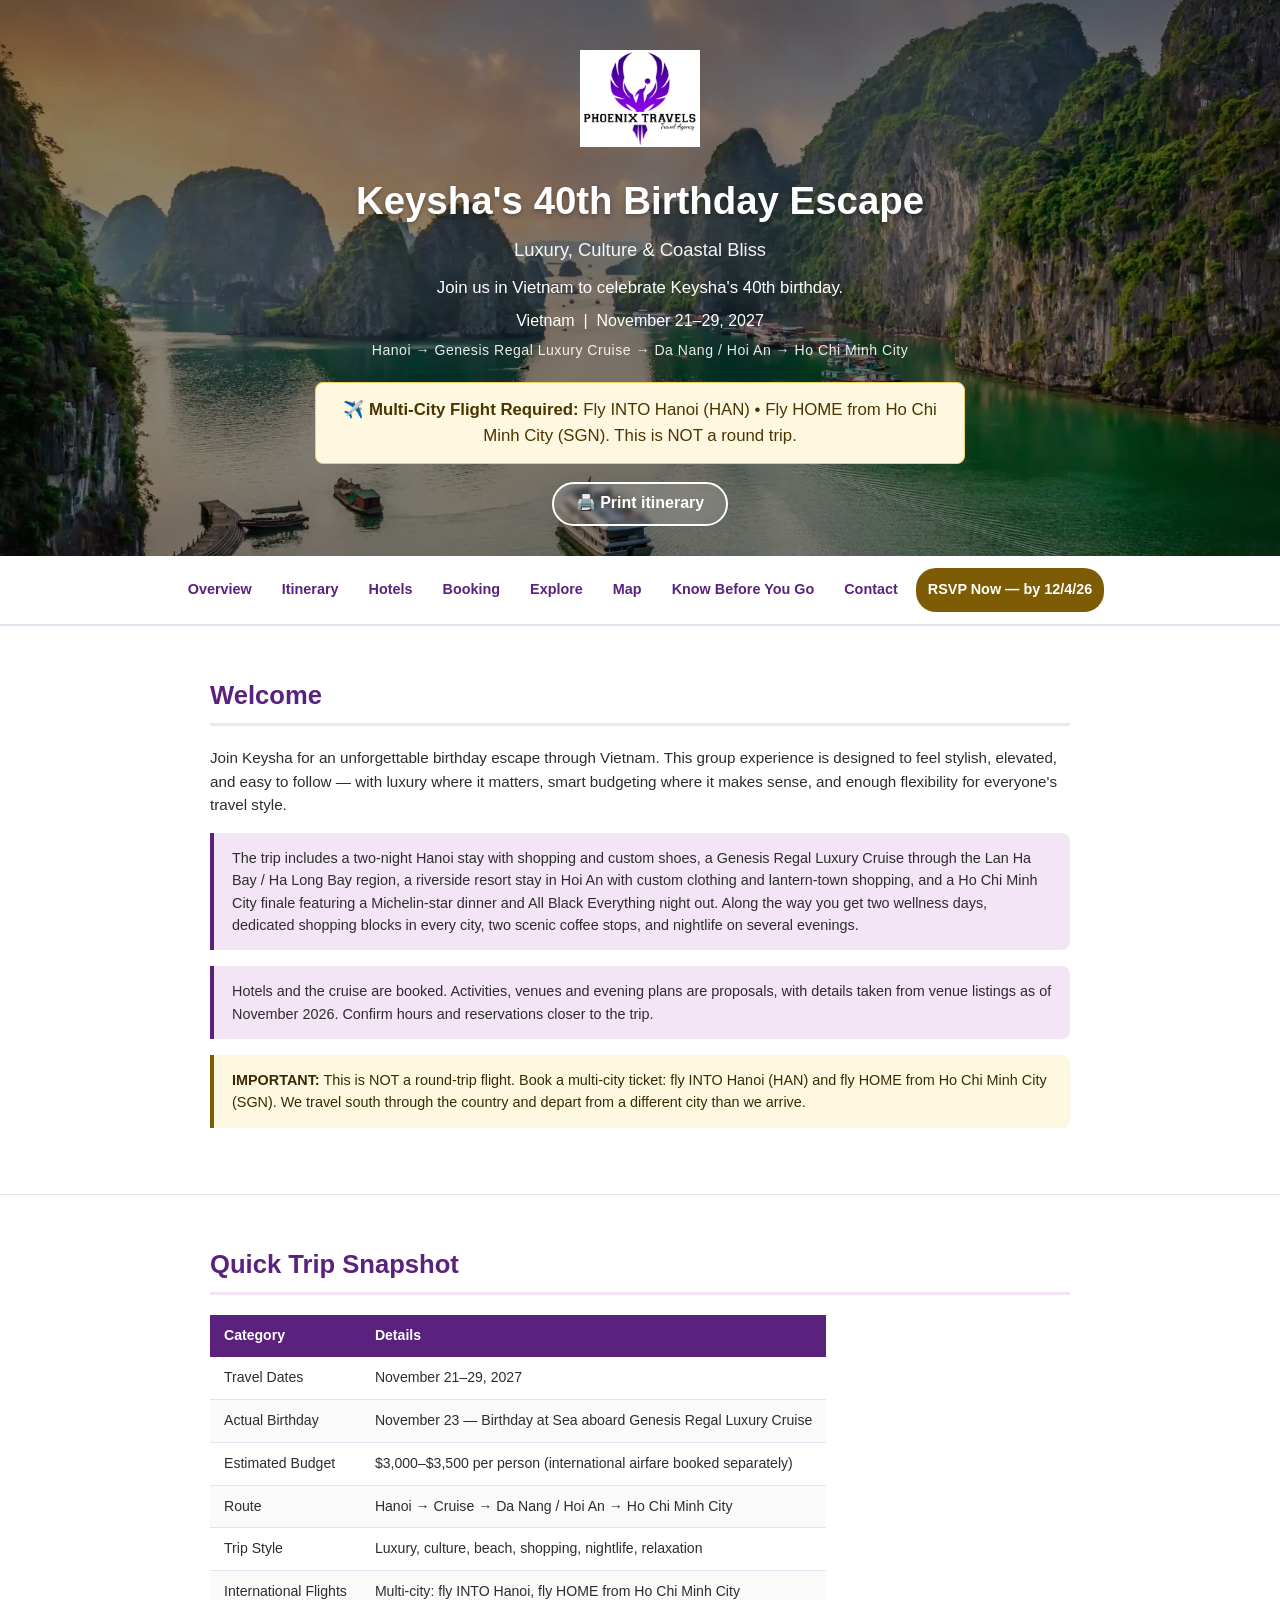
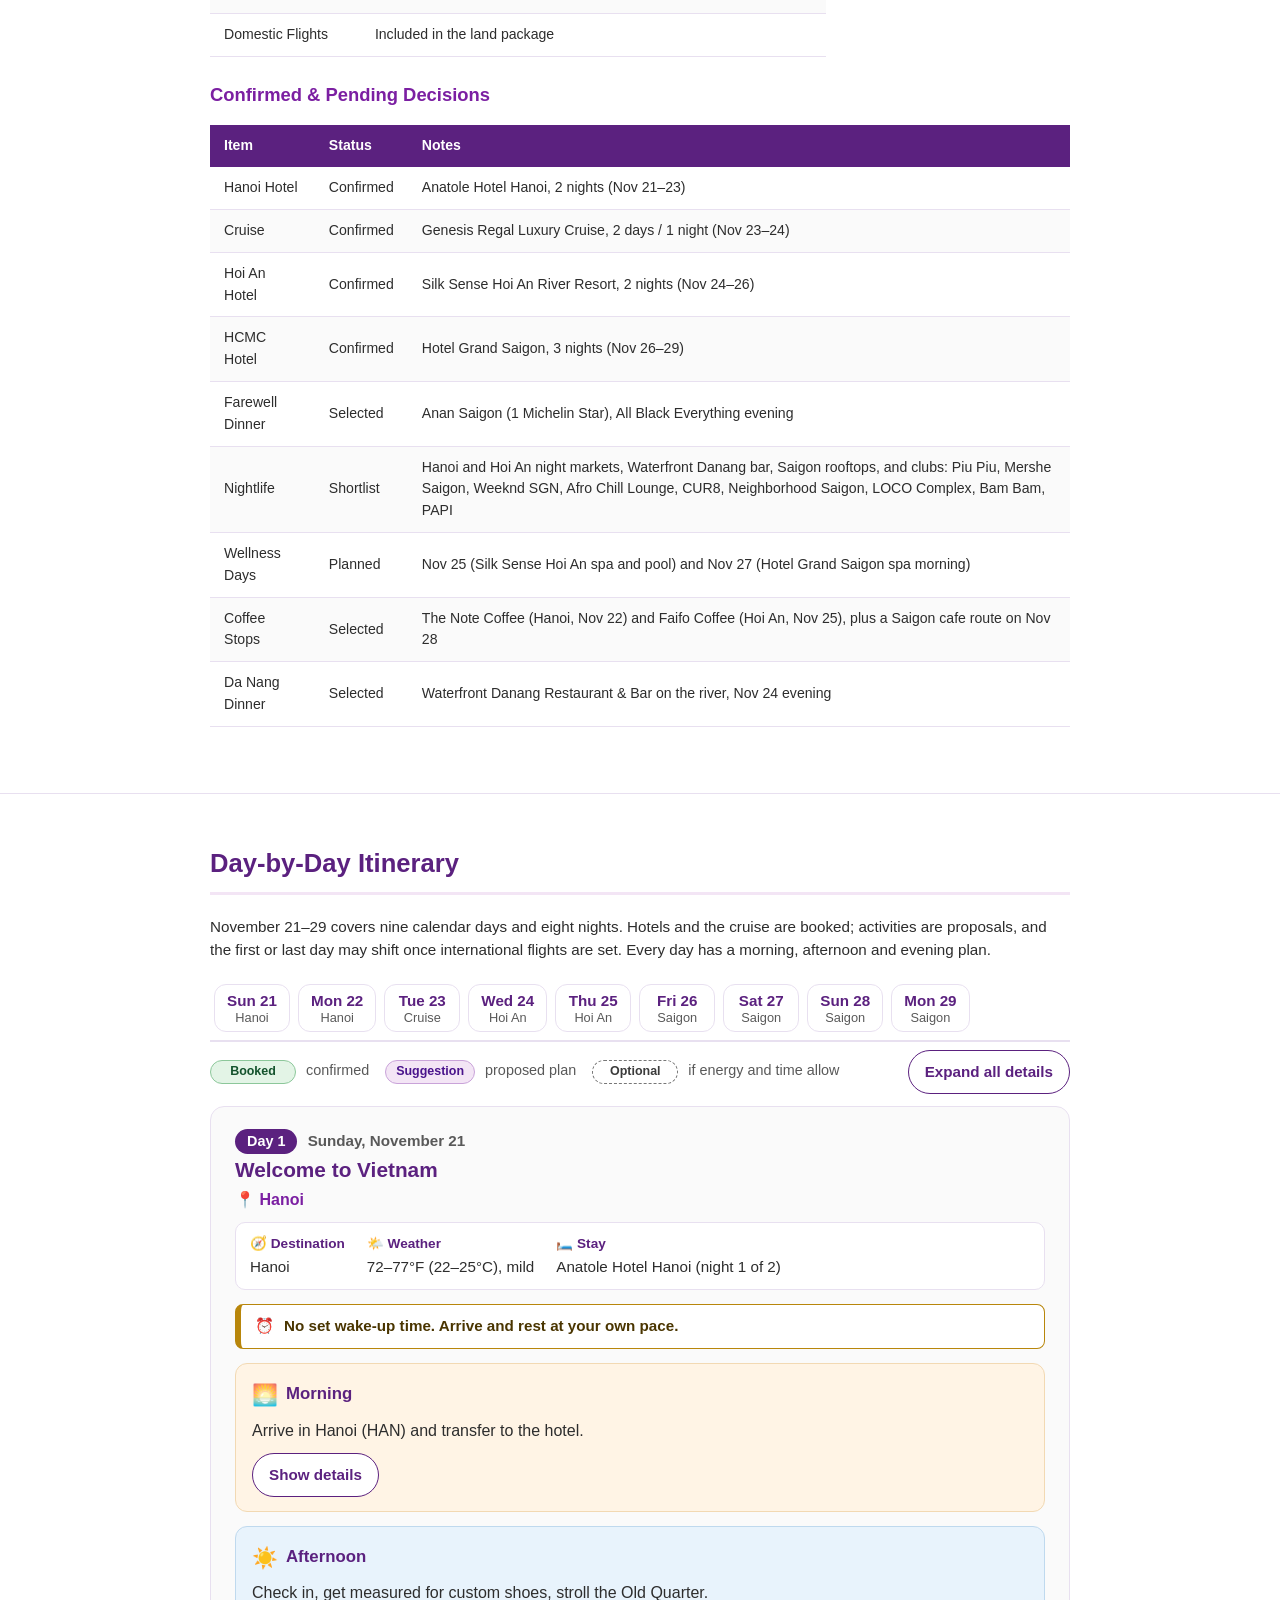
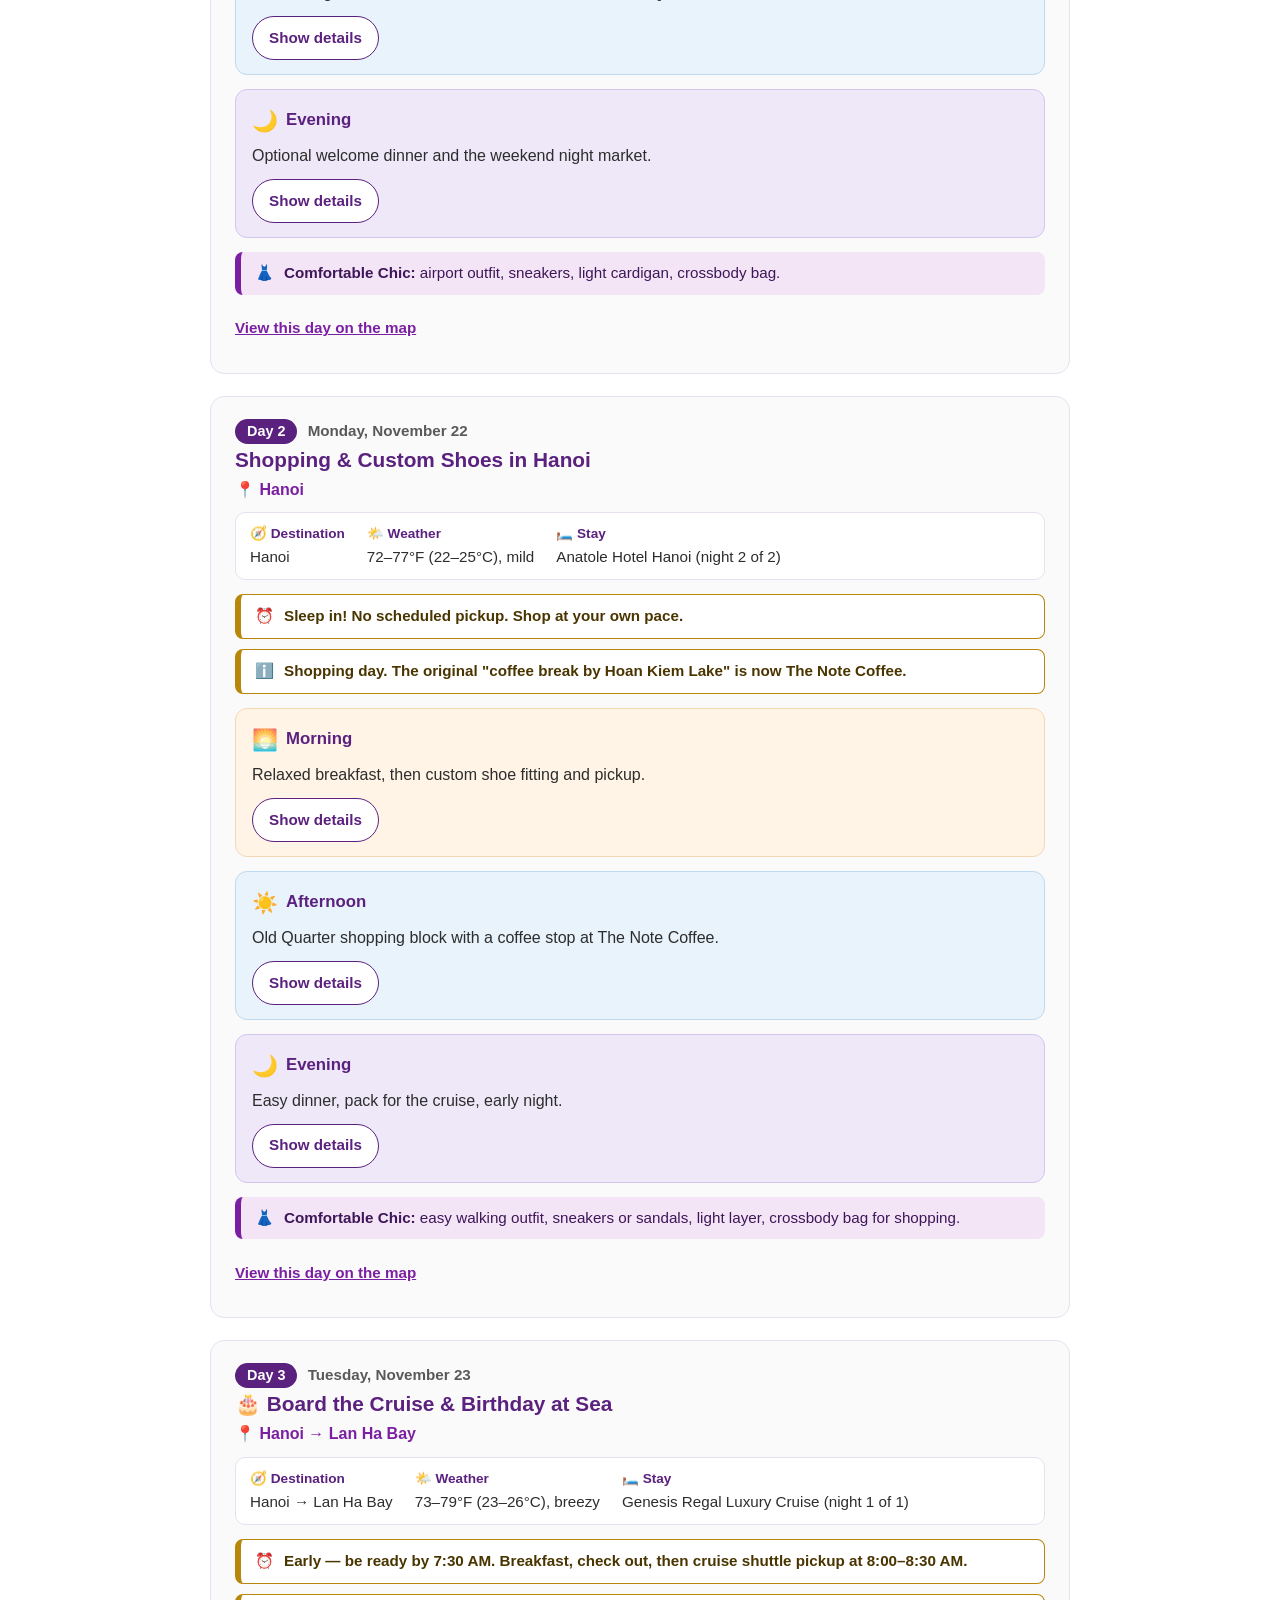
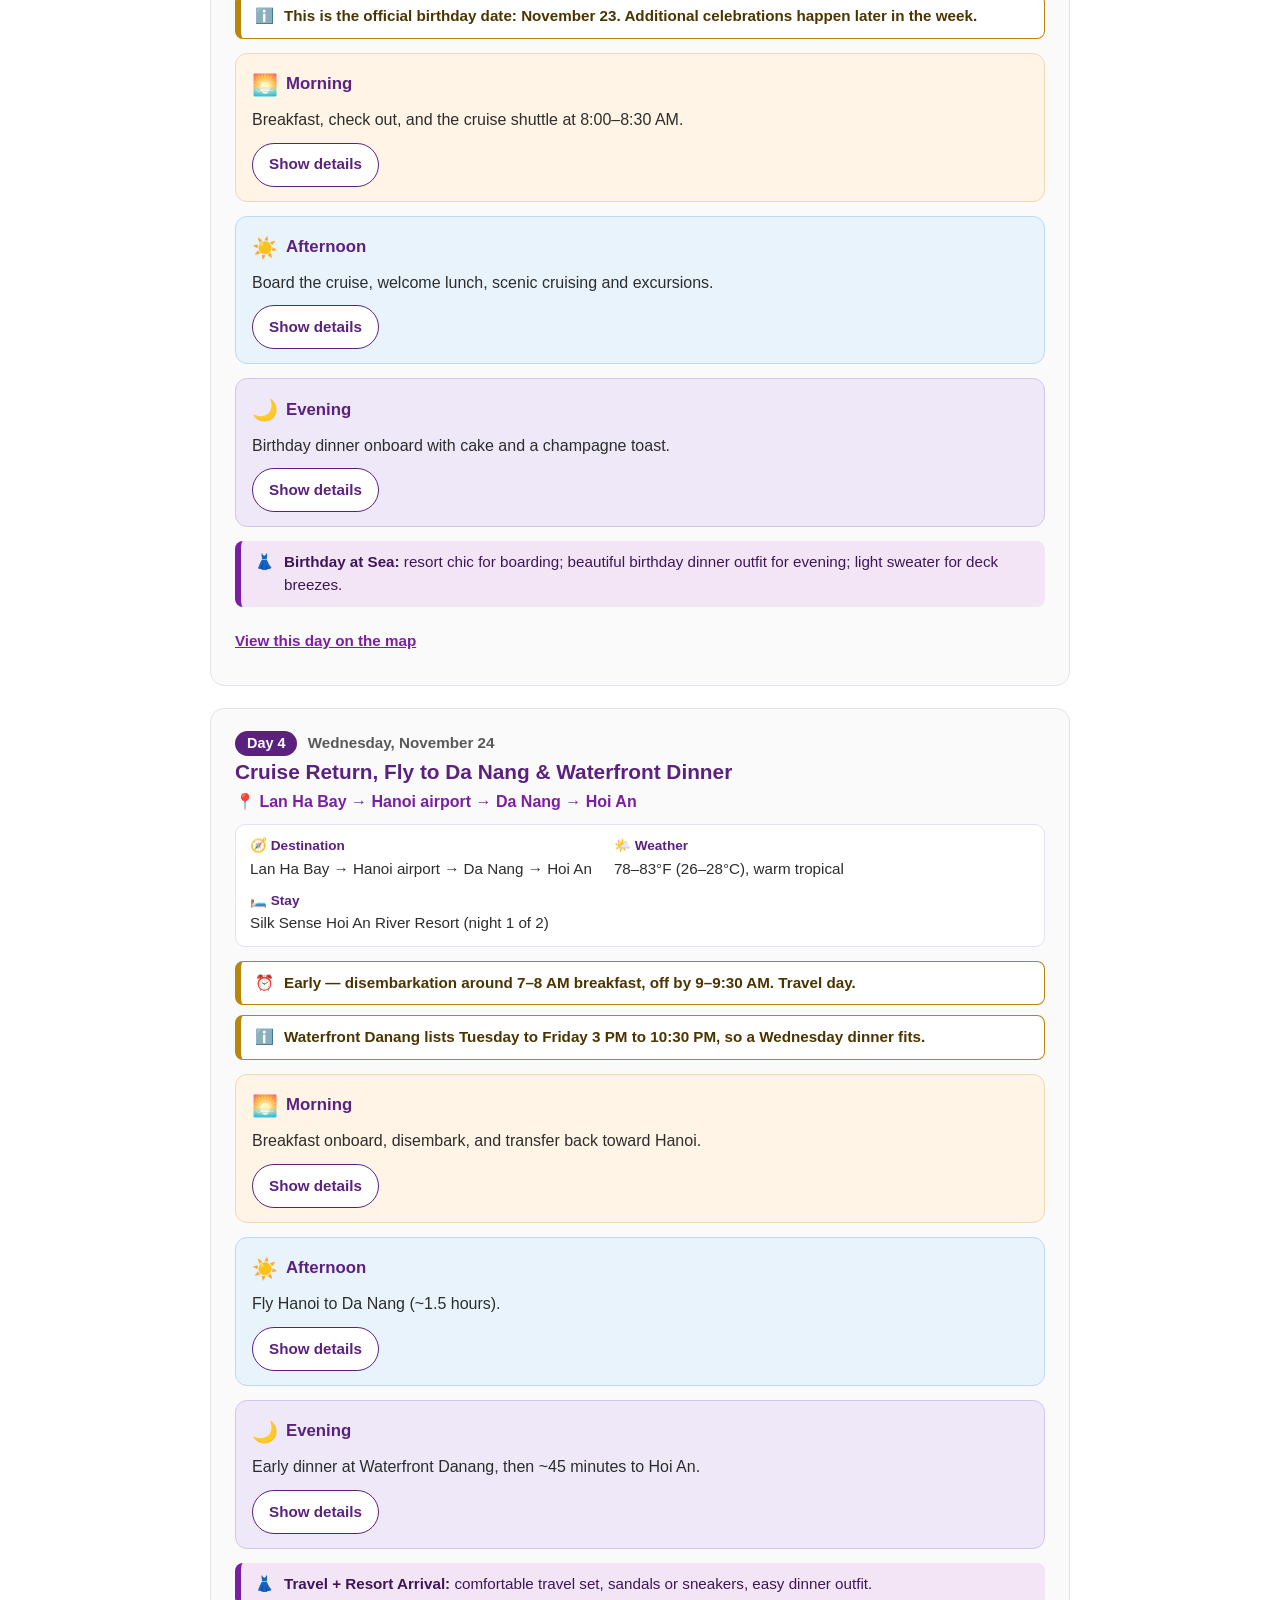
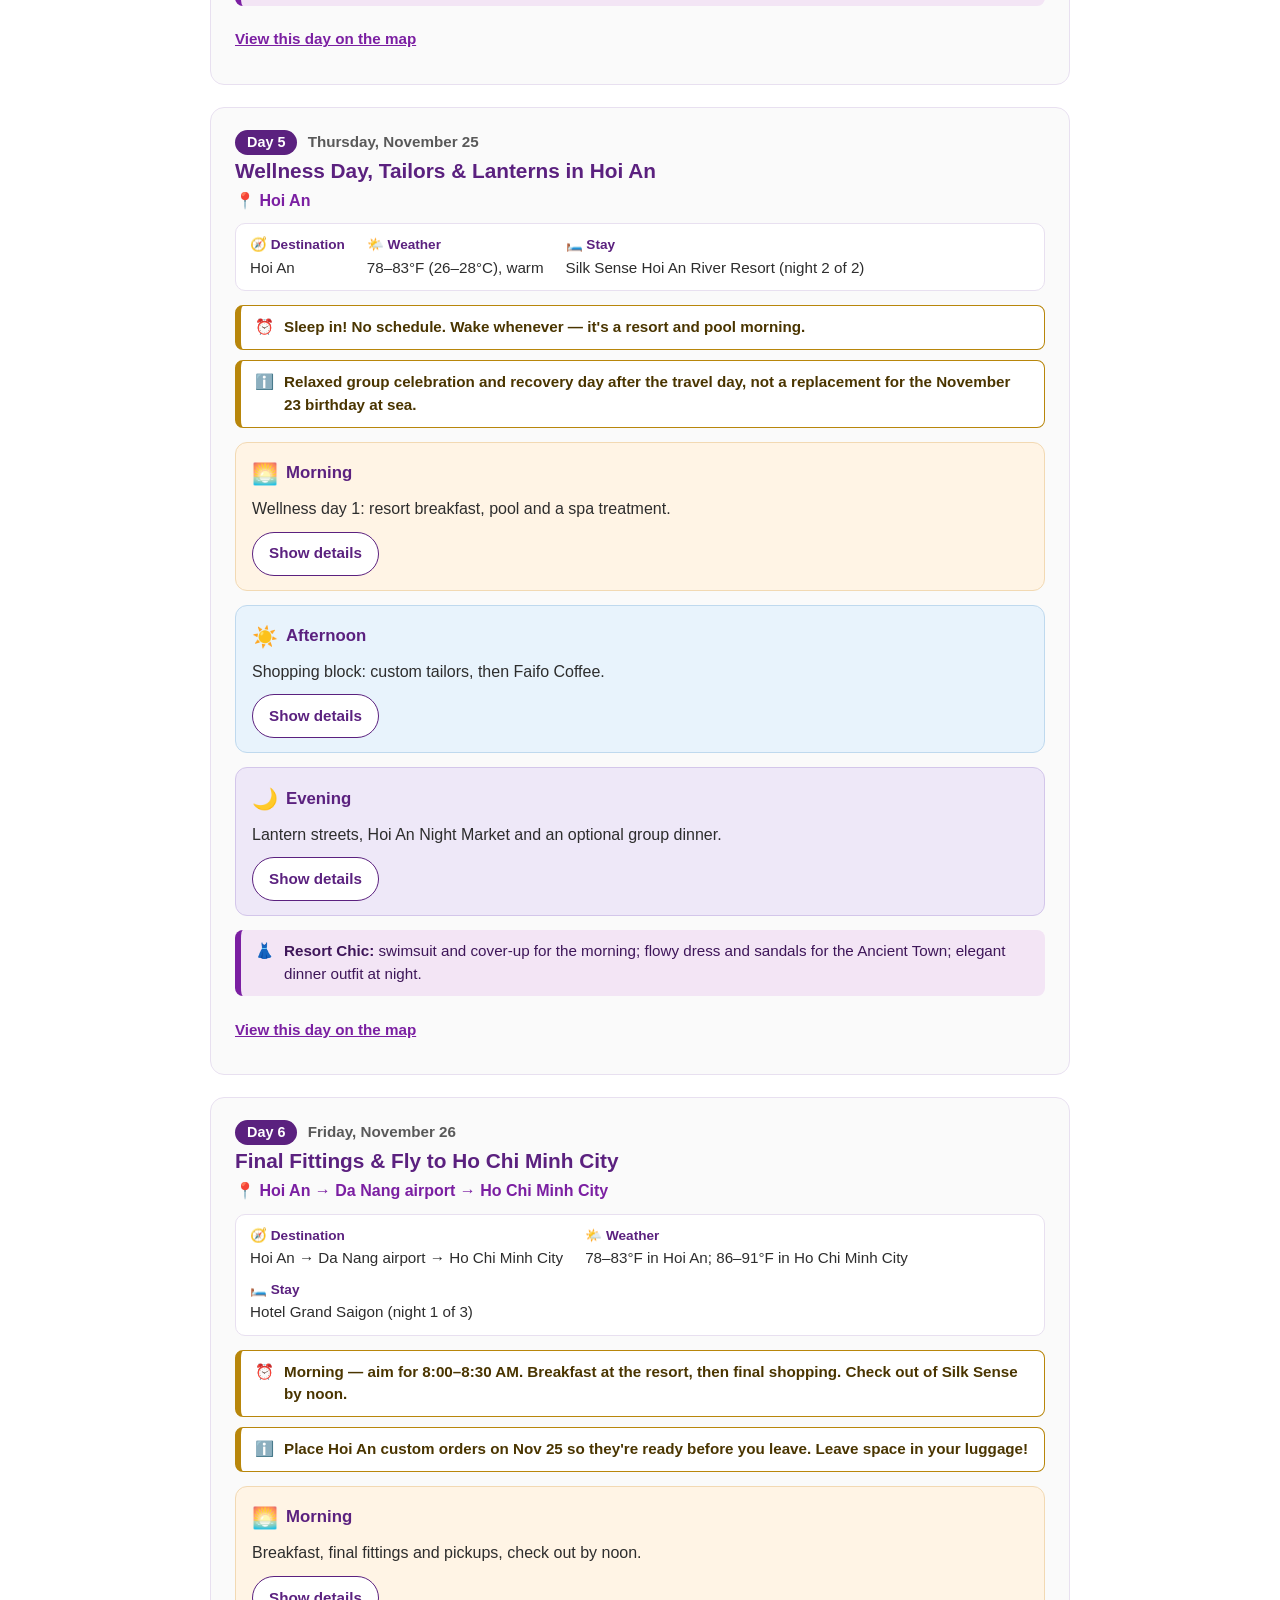
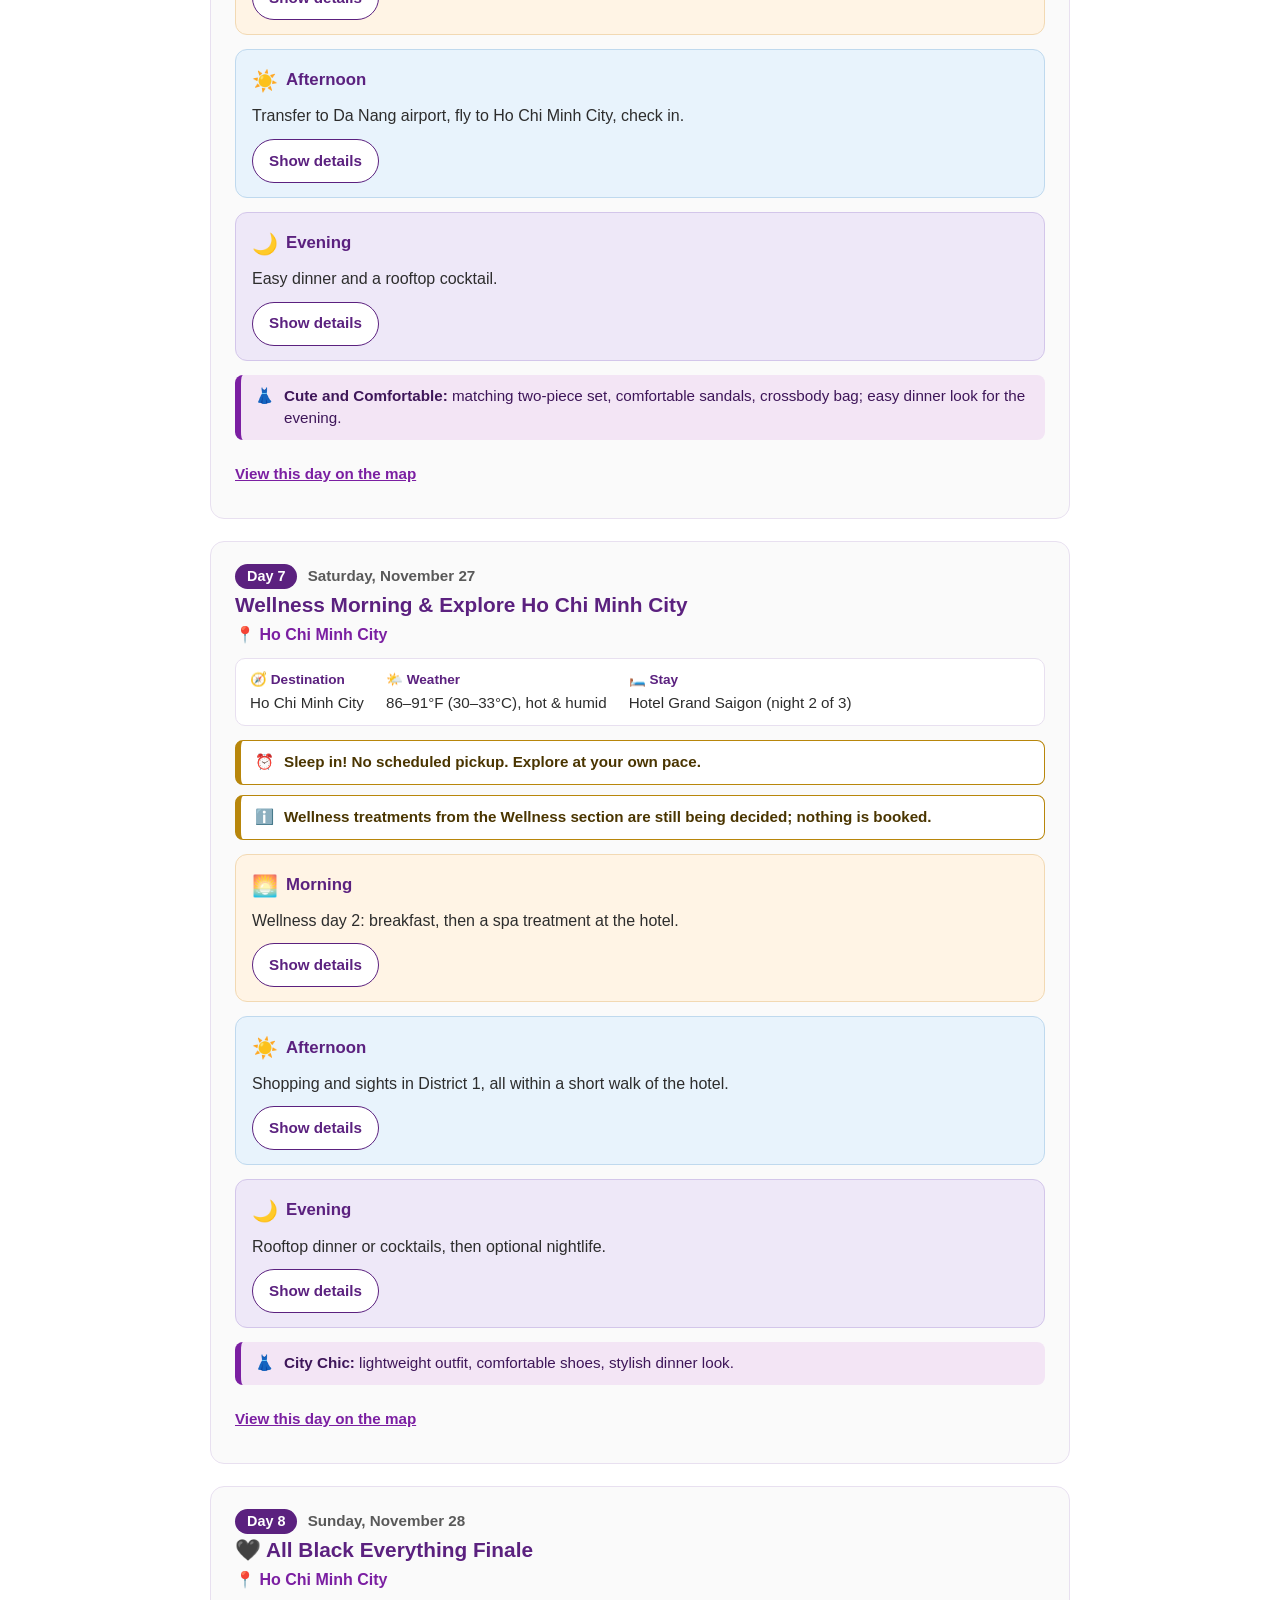
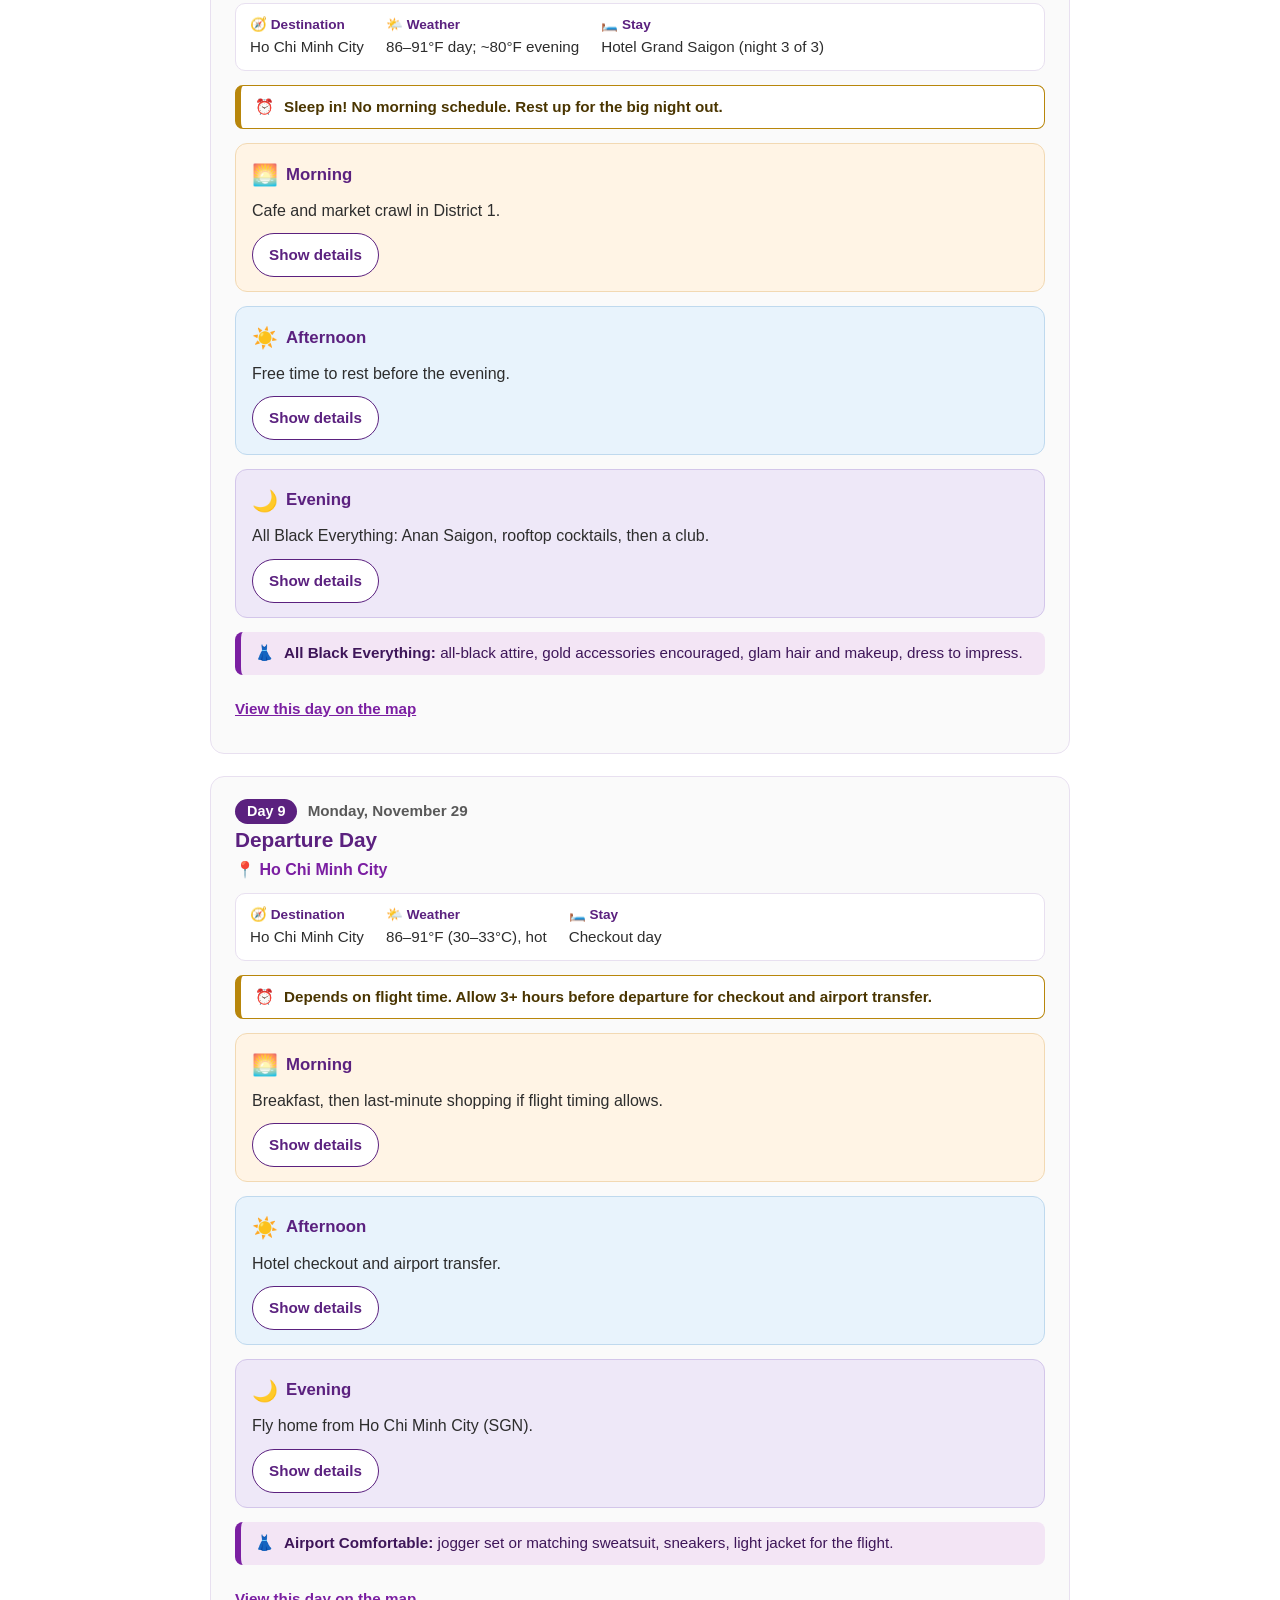
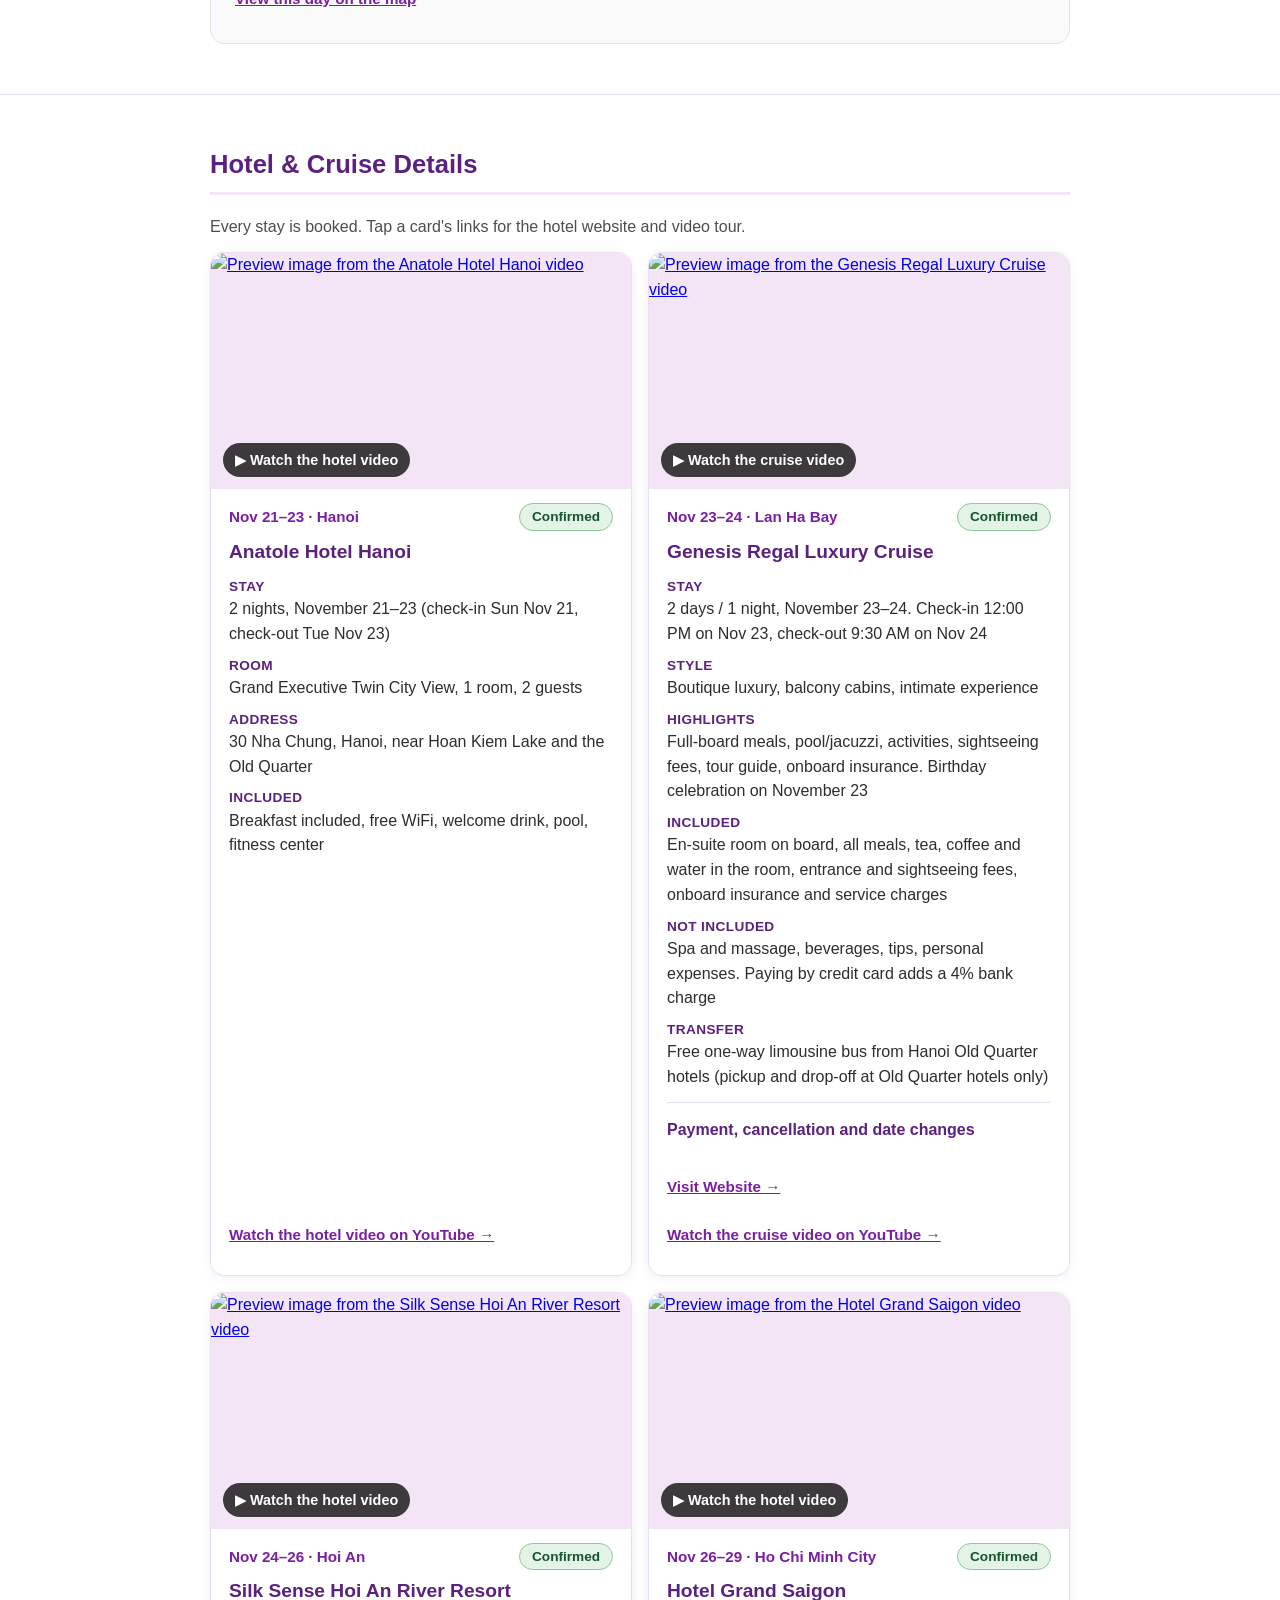
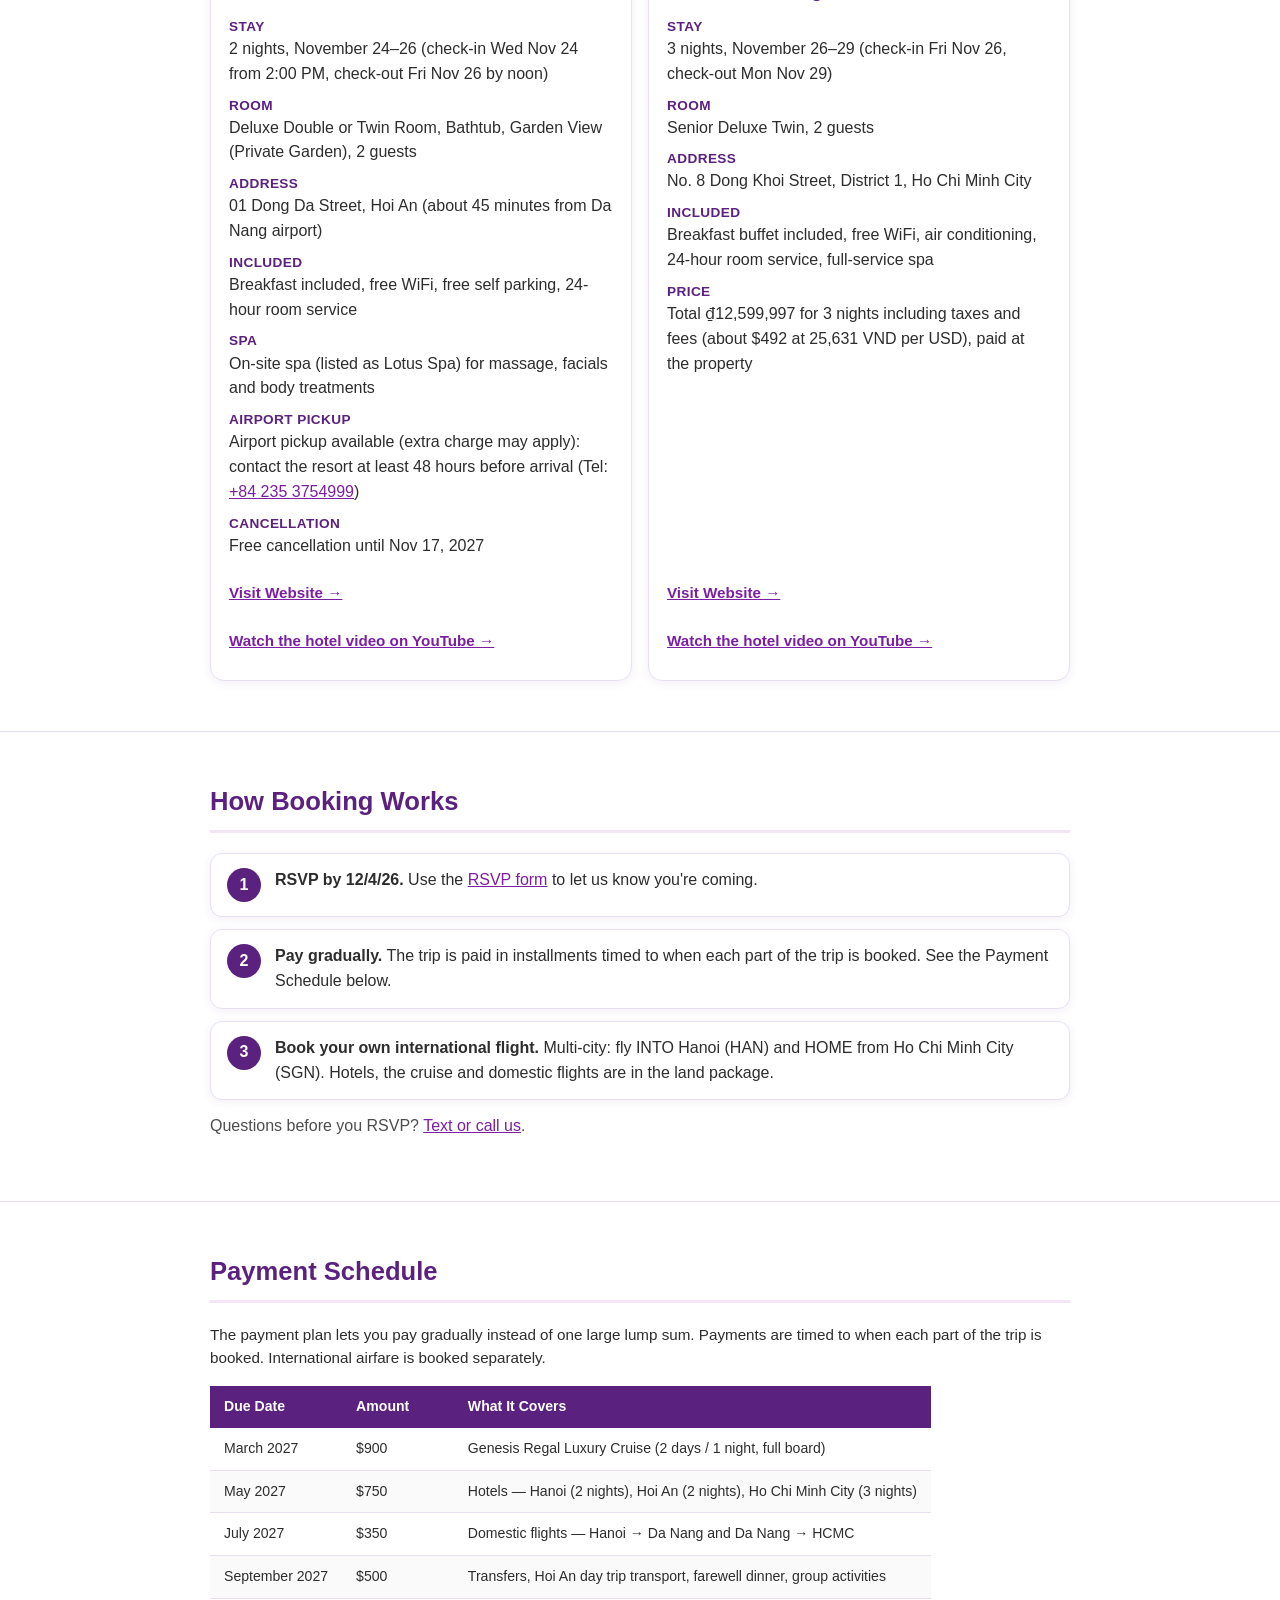
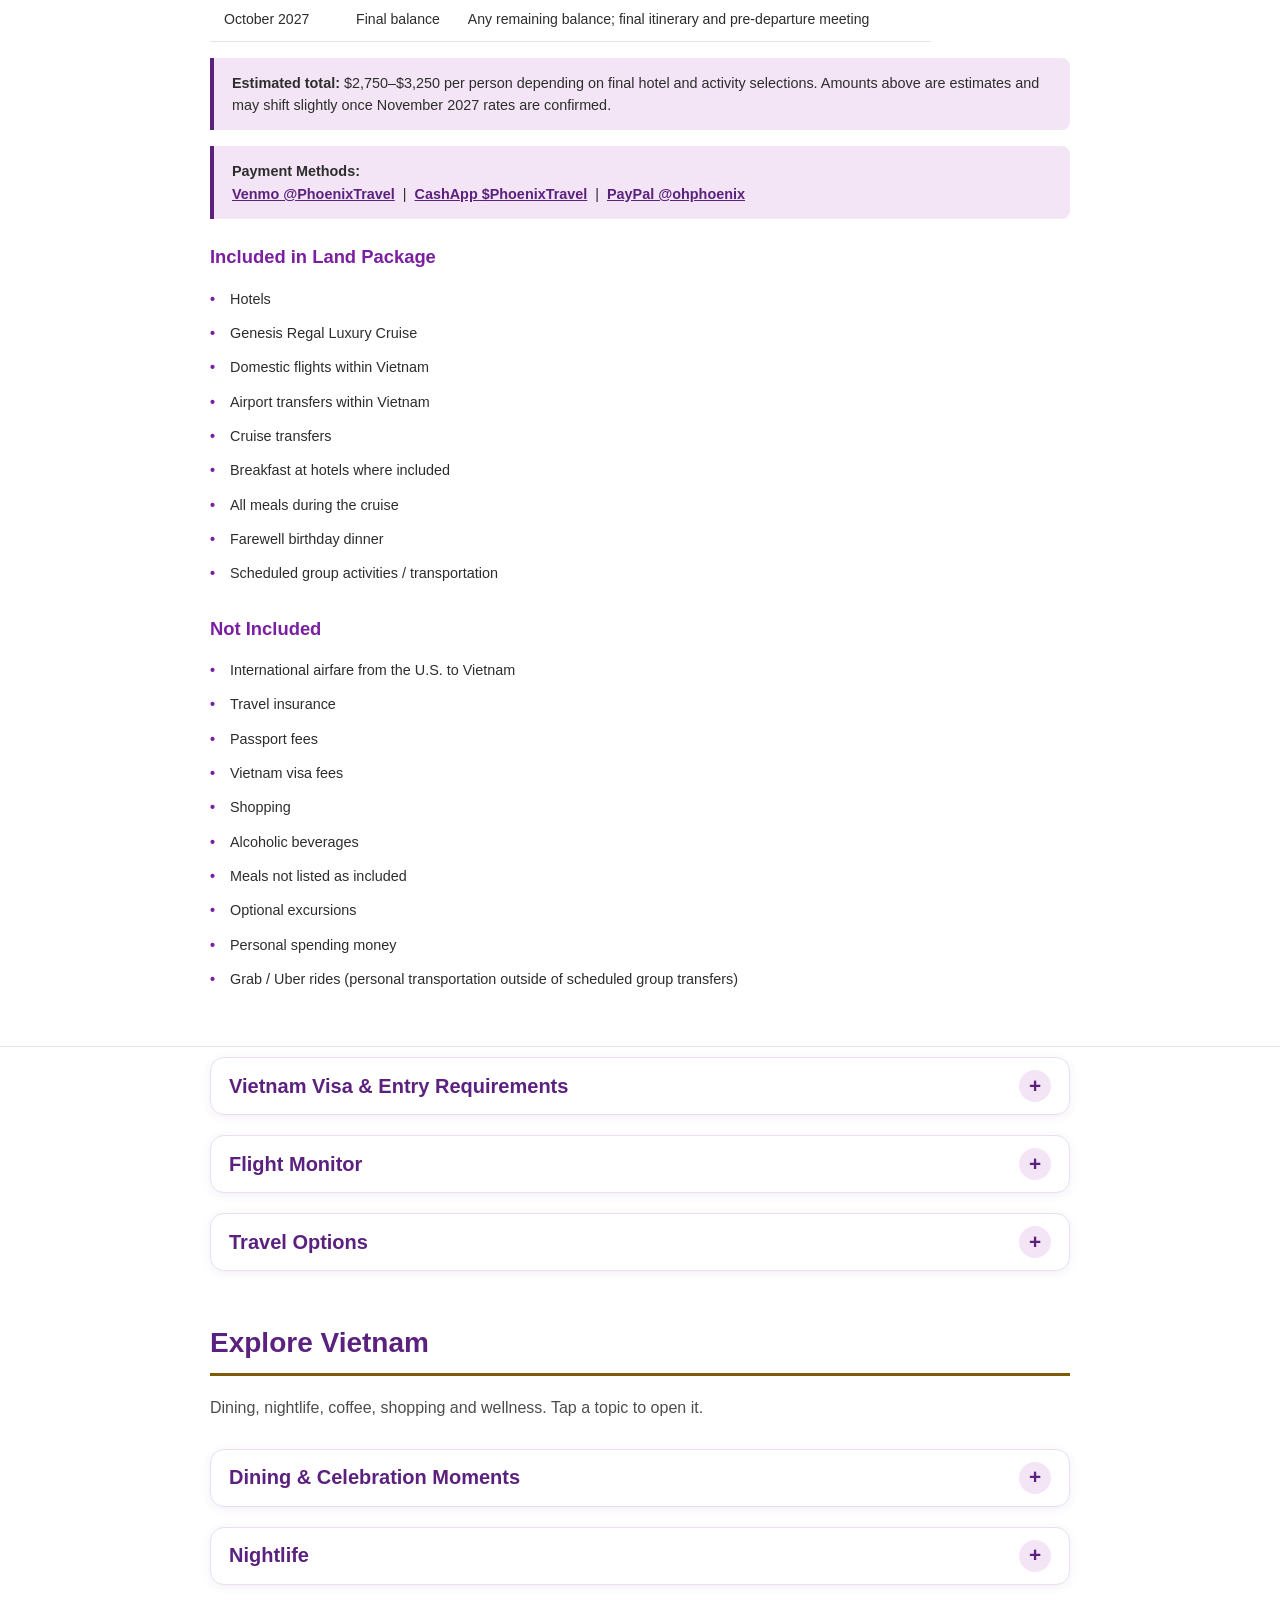
==== commit 6436233c: "Add hotel/cruise preview images; remove the $250 deposit" ====
--- a/index.html
+++ b/index.html
@@ -388,6 +388,12 @@
         .stay-grid { display: grid; grid-template-columns: 1fr; gap: 16px; }
         @media (min-width: 768px) { .stay-grid { grid-template-columns: 1fr 1fr; } }
         .stay-card { background: var(--white); border: 1px solid var(--border); border-radius: 14px; box-shadow: var(--shadow); padding: 18px; display: flex; flex-direction: column; }
+        .stay-media { position: relative; display: block; margin: -18px -18px 14px; border-radius: 14px 14px 0 0; overflow: hidden; background: var(--soft-purple); aspect-ratio: 16 / 9; }
+        .stay-media img { display: block; width: 100%; height: 100%; object-fit: cover; }
+        .play-badge { position: absolute; left: 12px; bottom: 12px; background: rgba(0,0,0,0.75); color: #fff; font-weight: 700; font-size: 0.9rem; padding: 6px 12px; border-radius: 999px; }
+        .stay-media:hover img { filter: brightness(0.92); }
+        .stay-media:focus-visible { outline: 3px solid var(--medium-purple); outline-offset: 2px; }
+        @media print { .stay-media { display: none !important; } }
         .stay-top { display: flex; justify-content: space-between; align-items: center; gap: 10px; }
         .stay-when { margin: 0; font-weight: 700; color: var(--medium-purple); font-size: 0.95rem; }
         .status-pill { background: #E3F4E6; color: #14532D; border: 1px solid #8CC79A; border-radius: 999px; padding: 2px 12px; font-size: 0.85rem; font-weight: 700; white-space: nowrap; }
@@ -970,6 +976,10 @@
     <p class="section-lead">Every stay is booked. Tap a card's links for the hotel website and video tour.</p>
     <div class="stay-grid">
     <article class="stay-card">
+        <a class="stay-media" href="https://www.youtube.com/watch?v=ZbrvwWcnzxQ" target="_blank" rel="noopener noreferrer" aria-label="Watch the hotel video: Anatole Hotel Hanoi on YouTube">
+            <img src="https://i.ytimg.com/vi/ZbrvwWcnzxQ/maxresdefault.jpg" alt="Preview image from the Anatole Hotel Hanoi video" width="640" height="360" loading="lazy" decoding="async">
+            <span class="play-badge" aria-hidden="true">&#9654; Watch the hotel video</span>
+        </a>
         <div class="stay-top"><p class="stay-when">Nov 21–23 · Hanoi</p><span class="status-pill">Confirmed</span></div>
         <h3>Anatole Hotel Hanoi</h3>
         <dl class="stay-facts">
@@ -981,6 +991,10 @@
         <p class="stay-links"><a href="https://www.youtube.com/watch?v=ZbrvwWcnzxQ" target="_blank" rel="noopener noreferrer">Watch the hotel video on YouTube →</a></p>
     </article>
     <article class="stay-card">
+        <a class="stay-media" href="https://youtu.be/CrKO73u_1cQ?si=Mde7_qbBV14DeStl" target="_blank" rel="noopener noreferrer" aria-label="Watch the cruise video: Genesis Regal Luxury Cruise on YouTube">
+            <img src="https://i.ytimg.com/vi/CrKO73u_1cQ/hqdefault.jpg" alt="Preview image from the Genesis Regal Luxury Cruise video" width="640" height="360" loading="lazy" decoding="async">
+            <span class="play-badge" aria-hidden="true">&#9654; Watch the cruise video</span>
+        </a>
         <div class="stay-top"><p class="stay-when">Nov 23–24 · Lan Ha Bay</p><span class="status-pill">Confirmed</span></div>
         <h3>Genesis Regal Luxury Cruise</h3>
         <dl class="stay-facts">
@@ -1002,6 +1016,10 @@
         <p class="stay-links"><a href="https://genesisregalcruise.com/" target="_blank" rel="noopener noreferrer">Visit Website →</a> <a href="https://youtu.be/CrKO73u_1cQ?si=Mde7_qbBV14DeStl" target="_blank" rel="noopener noreferrer">Watch the cruise video on YouTube →</a></p>
     </article>
     <article class="stay-card">
+        <a class="stay-media" href="https://www.youtube.com/watch?v=E0z37uusYqE" target="_blank" rel="noopener noreferrer" aria-label="Watch the hotel video: Silk Sense Hoi An River Resort on YouTube">
+            <img src="https://i.ytimg.com/vi/E0z37uusYqE/hqdefault.jpg" alt="Preview image from the Silk Sense Hoi An River Resort video" width="640" height="360" loading="lazy" decoding="async">
+            <span class="play-badge" aria-hidden="true">&#9654; Watch the hotel video</span>
+        </a>
         <div class="stay-top"><p class="stay-when">Nov 24–26 · Hoi An</p><span class="status-pill">Confirmed</span></div>
         <h3>Silk Sense Hoi An River Resort</h3>
         <dl class="stay-facts">
@@ -1016,6 +1034,10 @@
         <p class="stay-links"><a href="https://silksenseresort.com/" target="_blank" rel="noopener noreferrer">Visit Website →</a> <a href="https://www.youtube.com/watch?v=E0z37uusYqE" target="_blank" rel="noopener noreferrer">Watch the hotel video on YouTube →</a></p>
     </article>
     <article class="stay-card">
+        <a class="stay-media" href="https://www.youtube.com/watch?v=x68gevz5U1M" target="_blank" rel="noopener noreferrer" aria-label="Watch the hotel video: Hotel Grand Saigon on YouTube">
+            <img src="https://i.ytimg.com/vi/x68gevz5U1M/maxresdefault.jpg" alt="Preview image from the Hotel Grand Saigon video" width="640" height="360" loading="lazy" decoding="async">
+            <span class="play-badge" aria-hidden="true">&#9654; Watch the hotel video</span>
+        </a>
         <div class="stay-top"><p class="stay-when">Nov 26–29 · Ho Chi Minh City</p><span class="status-pill">Confirmed</span></div>
         <h3>Hotel Grand Saigon</h3>
         <dl class="stay-facts">
@@ -1036,9 +1058,8 @@
     <h2>How Booking Works</h2>
     <ol class="steps">
         <li><span class="step-n" aria-hidden="true">1</span><div><strong>RSVP by 12/4/26.</strong> Use the <a href="vietnam_rsvp.html">RSVP form</a> to let us know you're coming.</div></li>
-        <li><span class="step-n" aria-hidden="true">2</span><div><strong>Secure your spot.</strong> The $250 deposit is due January 2027 (non-refundable).</div></li>
-        <li><span class="step-n" aria-hidden="true">3</span><div><strong>Pay gradually.</strong> The rest is paid in installments timed to when each part of the trip is booked. See the Payment Schedule below.</div></li>
-        <li><span class="step-n" aria-hidden="true">4</span><div><strong>Book your own international flight.</strong> Multi-city: fly INTO Hanoi (HAN) and HOME from Ho Chi Minh City (SGN). Hotels, the cruise and domestic flights are in the land package.</div></li>
+        <li><span class="step-n" aria-hidden="true">2</span><div><strong>Pay gradually.</strong> The trip is paid in installments timed to when each part of the trip is booked. See the Payment Schedule below.</div></li>
+        <li><span class="step-n" aria-hidden="true">3</span><div><strong>Book your own international flight.</strong> Multi-city: fly INTO Hanoi (HAN) and HOME from Ho Chi Minh City (SGN). Hotels, the cruise and domestic flights are in the land package.</div></li>
     </ol>
     <p class="section-lead">Questions before you RSVP? <a href="#contact">Text or call us</a>.</p>
 </div>
@@ -1051,7 +1072,6 @@
     <table>
         <thead><tr><th>Due Date</th><th>Amount</th><th>What It Covers</th></tr></thead>
         <tbody>
-            <tr><td>January 2027</td><td>$250</td><td>Deposit — secures your spot (non-refundable)</td></tr>
             <tr><td>March 2027</td><td>$900</td><td>Genesis Regal Luxury Cruise (2 days / 1 night, full board)</td></tr>
             <tr><td>May 2027</td><td>$750</td><td>Hotels — Hanoi (2 nights), Hoi An (2 nights), Ho Chi Minh City (3 nights)</td></tr>
             <tr><td>July 2027</td><td>$350</td><td>Domestic flights — Hanoi → Da Nang and Da Nang → HCMC</td></tr>
@@ -1634,7 +1654,7 @@
 <section id="map">
 <div class="container">
     <h2>Map</h2>
-    <p>Every stop in the plan: hotels, dining, nightlife, cafés, shopping, wellness and transport, including Waterfront Danang Restaurant &amp; Bar. Choose a city and category, then tap a pin for the day and a Google Maps link. Pins marked approximate are area-level estimates, so confirm the exact spot in Google Maps. Map data from OpenStreetMap, tiles by CARTO.</p>
+    <p>Every stop in the plan: hotels, dining, nightlife, cafés, shopping, wellness and transport, including Waterfront Danang Restaurant &amp; Bar. Choose a city and category, then tap a pin for the day and a Google Maps link. Pins marked approximate are area-level estimates, so confirm the exact spot in Google Maps. Map tiles by Esri.</p>
     <div id="mapBody">
         <p class="small" id="mapDayNote" hidden><span id="mapDayText"></span> <button type="button" class="chip" id="mapDayClear">Show all days</button></p>
         <div class="chip-row" id="mapCityRow" role="group" aria-label="City"></div>
@@ -1959,16 +1979,30 @@
         try {
             var c0 = CENTERS['All stops'];
             map = window.L.map(mapEl, { scrollWheelZoom: false, dragging: !window.L.Browser.mobile }).setView([c0.lat, c0.lng], c0.zoom);
-            var tiles = window.L.tileLayer('https://{s}.basemaps.cartocdn.com/rastertiles/voyager/{z}/{x}/{y}{r}.png', {
-                subdomains: 'abcd', maxZoom: 19,
-                attribution: '&copy; <a href="https://www.openstreetmap.org/copyright">OpenStreetMap</a> contributors &copy; <a href="https://carto.com/attributions">CARTO</a>'
-            });
-            tiles.on('tileload', function () { tilesOk = true; });
-            tiles.on('tileerror', function () {
-                tileErrors++;
-                if (!tilesOk && tileErrors >= 4) { status.textContent = 'Map tiles could not be loaded. Pins and Google Maps links below still work.'; renderList(true); }
-            });
-            tiles.addTo(map);
+            /* Base map tiles: Esri World Street Map, with Esri World Topo as a fallback. No API key needed.
+               (OpenStreetMap's own servers block third-party sites, and CARTO now requires an API key.) */
+            var PROVIDERS = [
+                { url: 'https://server.arcgisonline.com/ArcGIS/rest/services/World_Street_Map/MapServer/tile/{z}/{y}/{x}',
+                  opts: { maxZoom: 19, attribution: 'Tiles &copy; Esri &mdash; Sources: Esri, HERE, Garmin, USGS, OpenStreetMap contributors' } },
+                { url: 'https://server.arcgisonline.com/ArcGIS/rest/services/World_Topo_Map/MapServer/tile/{z}/{y}/{x}',
+                  opts: { maxZoom: 19, attribution: 'Tiles &copy; Esri &mdash; Sources: Esri, HERE, Garmin, USGS, OpenStreetMap contributors' } }
+            ];
+            var tiles = null, provider = 0;
+            function useProvider(n) {
+                if (tiles) { map.removeLayer(tiles); }
+                provider = n; tilesOk = false; tileErrors = 0;
+                tiles = window.L.tileLayer(PROVIDERS[n].url, PROVIDERS[n].opts);
+                tiles.on('tileload', function () { tilesOk = true; });
+                tiles.on('tileerror', function () {
+                    tileErrors++;
+                    if (tilesOk || tileErrors < 3) { return; }
+                    if (provider + 1 < PROVIDERS.length) { useProvider(provider + 1); }
+                    else { status.textContent = 'Map tiles could not be loaded. Pins and Google Maps links below still work.'; renderList(true); }
+                });
+                tiles.addTo(map);
+                tiles.bringToBack();
+            }
+            useProvider(0);
             layer = window.L.layerGroup().addTo(map);
             render();
             if ('IntersectionObserver' in window) {
